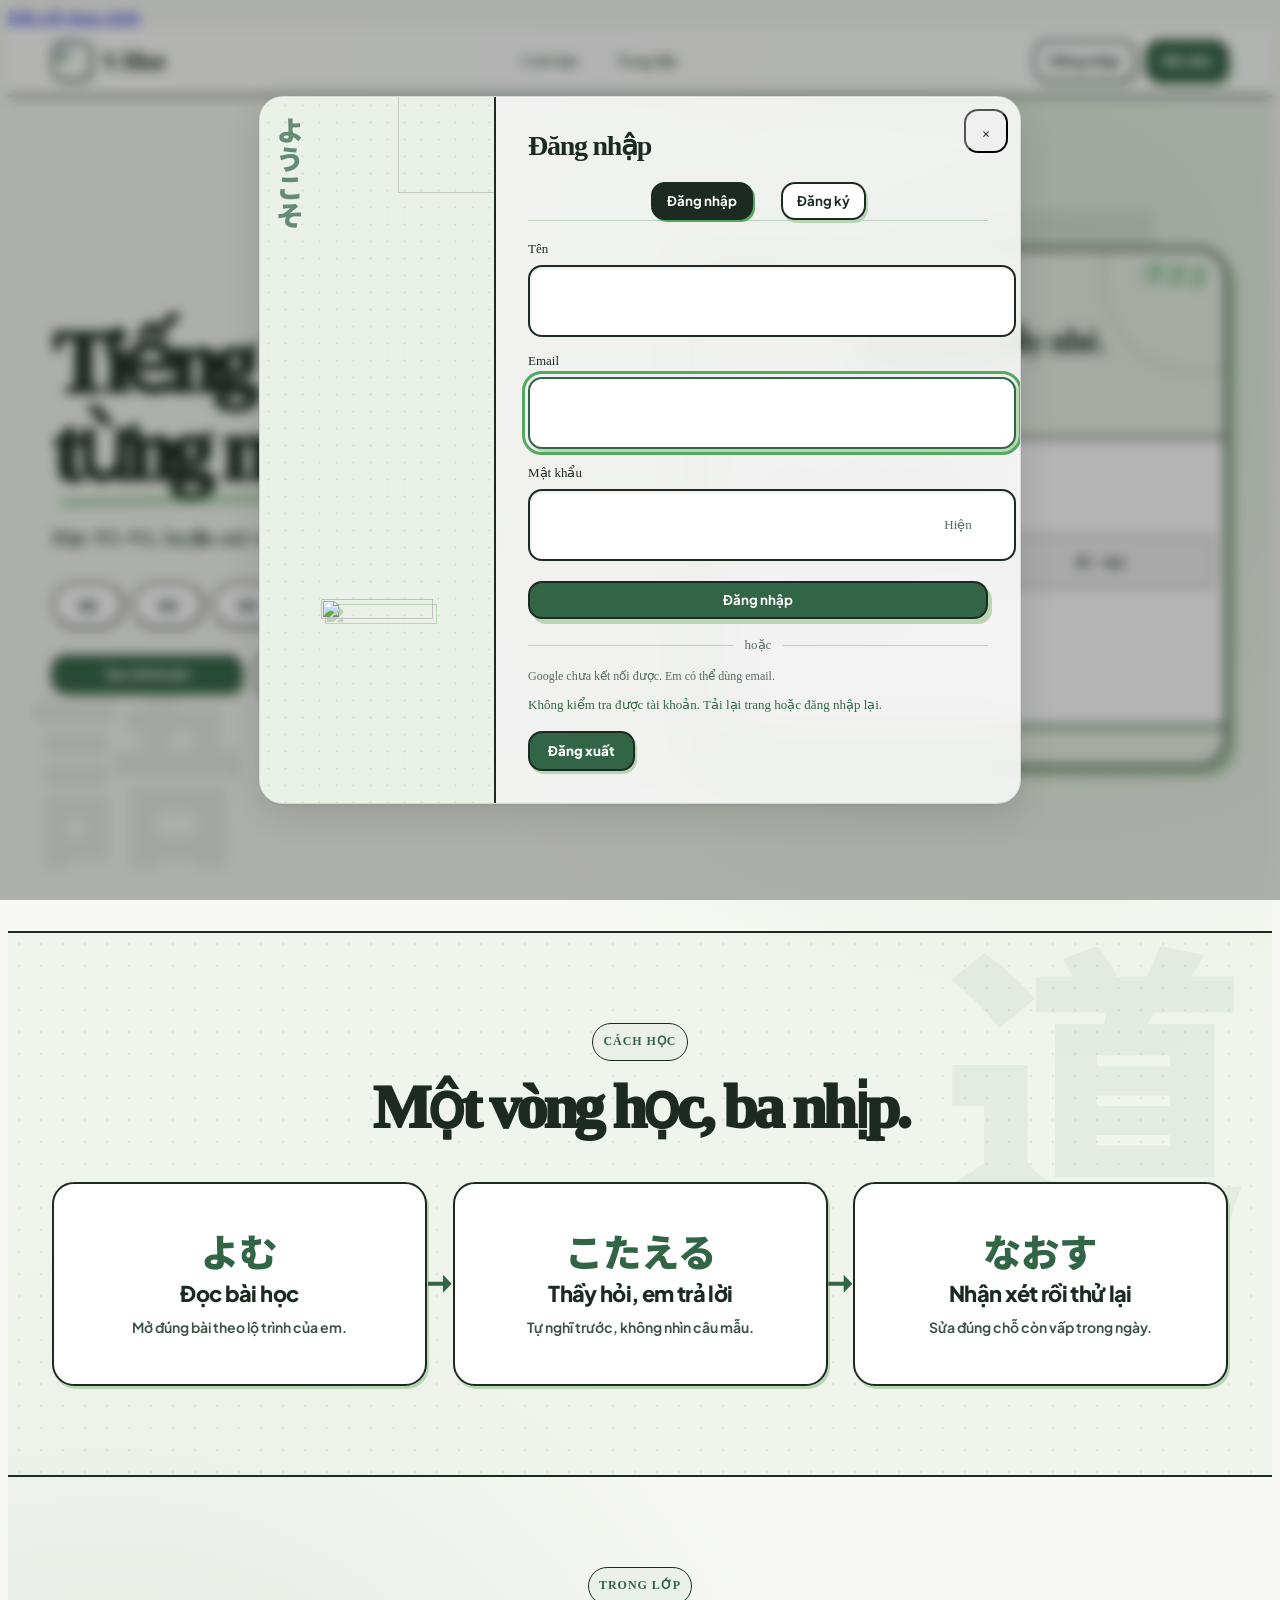
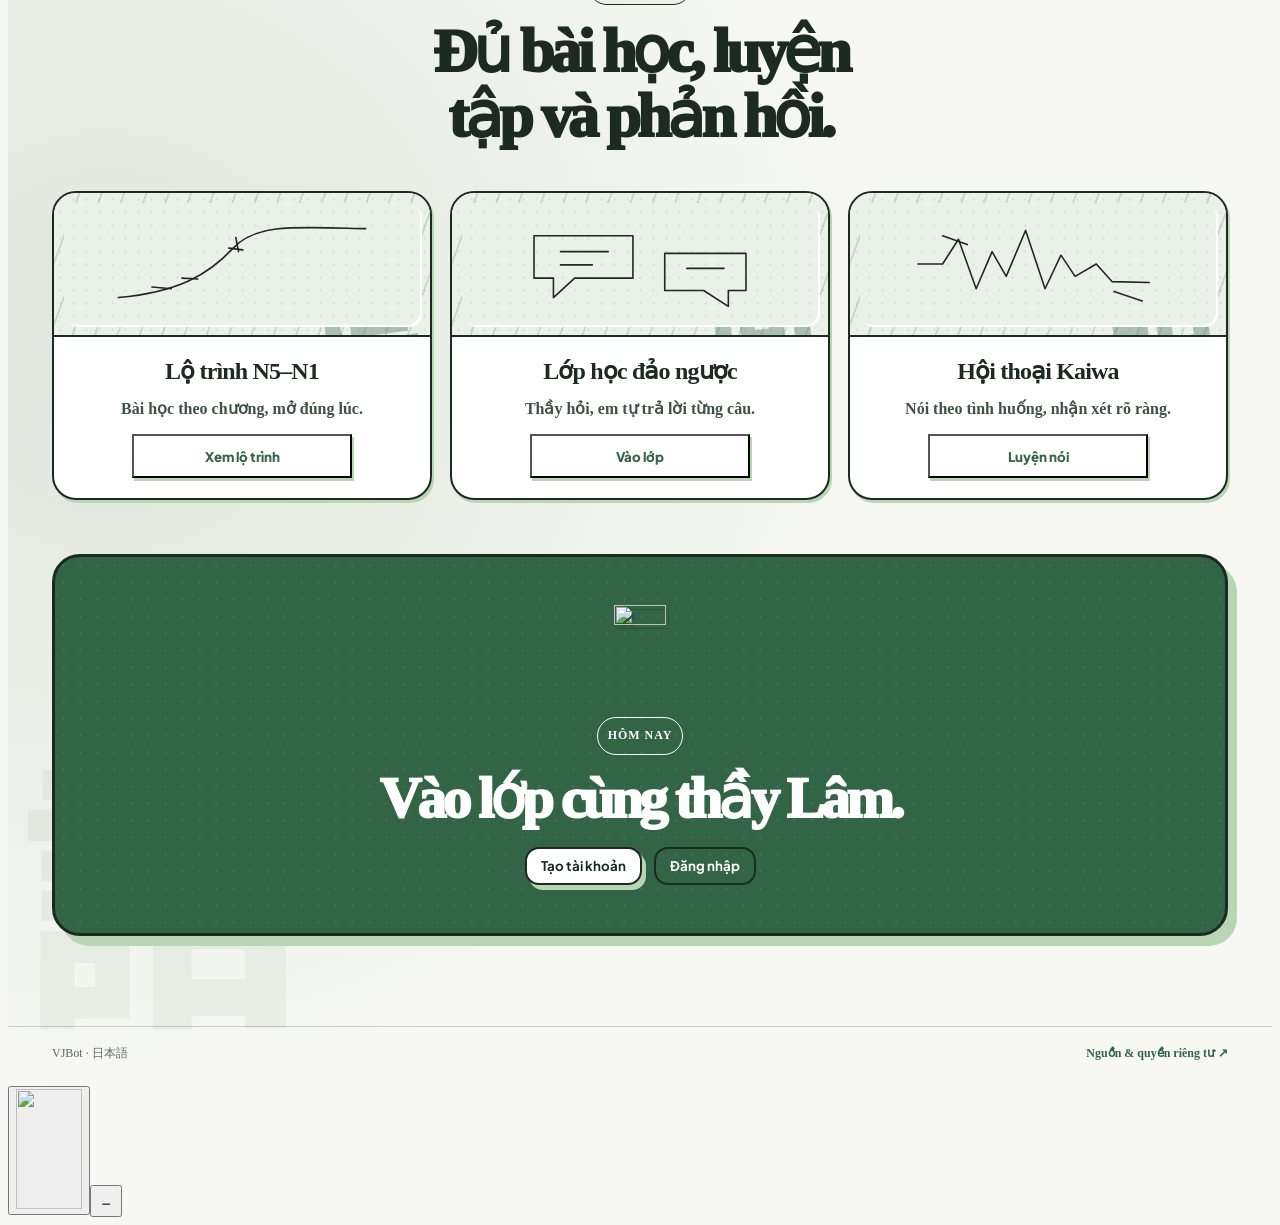
==== static/index.html @ 51e0f14e "fix(voice): replace window.confirm with native dialog for profile removal" ====
<!DOCTYPE html>
<html lang="vi">
<head>
  <meta charset="utf-8">
  <meta name="viewport" content="width=device-width, initial-scale=1.0, viewport-fit=cover">
  <meta name="theme-color" content="#f7f8f3">
  <script>try{var t=localStorage.getItem('vjbot_theme');if(t!=='light'&&t!=='dark')t=matchMedia('(prefers-color-scheme: dark)').matches?'dark':'light';document.documentElement.dataset.theme=t;if(t==='dark')document.querySelector('meta[name=theme-color]').content='#0f1813'}catch(e){}</script>
  <meta name="apple-mobile-web-app-title" content="VJBot">
  <meta name="apple-mobile-web-app-status-bar-style" content="default">
  <meta name="format-detection" content="telephone=no">
  <title>VJBot · Học tiếng Nhật cùng thầy Lâm</title>
  <meta name="description" content="Học tiếng Nhật N5–N1: bài học, thẻ nhớ, luyện nói và chat với thầy Lâm.">
  <meta name="keywords" content="VJBot, Nihongo Sensei, học tiếng Nhật, luyện thi JLPT, JLPT N5, JLPT N1, kaiwa tiếng nhật, flashcard tiếng nhật, phản xạ tiếng nhật">
  <meta name="author" content="VJBot Team">

  <!-- Open Graph & Social Cards -->
  <meta name="color-scheme" content="light dark">
  <meta property="og:title" content="VJBot · Học tiếng Nhật cùng thầy Lâm">
  <meta property="og:description" content="Luyện JLPT N5–N1: thầy Lâm hỏi, em tự trả lời. Dùng kết nối AI của em.">
  <meta property="og:type" content="website">
  <meta property="og:url" content="https://vjbot.dangphuc.me/">
  <meta property="og:image" content="https://vjbot.dangphuc.me/assets/logo-vj-8bit.svg">
  <meta name="twitter:card" content="summary_large_image">
  <meta name="twitter:title" content="VJBot · Học tiếng Nhật cùng thầy Lâm">
  <meta name="twitter:description" content="Luyện JLPT N5–N1: thầy Lâm hỏi, em tự trả lời.">

  <!-- 8-bit Pixel Mascot Favicon -->
  <link rel="icon" type="image/svg+xml" href="favicon.svg?v=3">
  <link rel="alternate icon" href="favicon.ico?v=3">
  <link rel="apple-touch-icon" href="apple-touch-icon.png">

  <!-- Vietnamese and Japanese type, shared across every screen. -->
  <link rel="preconnect" href="https://fonts.googleapis.com">
  <link rel="preconnect" href="https://fonts.gstatic.com" crossorigin>
  <link href="https://fonts.googleapis.com/css2?family=Plus+Jakarta+Sans:wght@400;500;600;700;800&family=Noto+Sans+JP:wght@400;500;700&display=swap" rel="stylesheet" media="print" onload="this.media='all'">
  <noscript><link href="https://fonts.googleapis.com/css2?family=Plus+Jakarta+Sans:wght@400;500;600;700;800&family=Noto+Sans+JP:wght@400;500;700&display=swap" rel="stylesheet"></noscript>

  <!-- Google Identity Services (GIS) for Google Sign-In -->
  <script src="https://accounts.google.com/gsi/client" async defer></script>

  <link rel="stylesheet" href="style.css">
  <link rel="stylesheet" href="notebook.css">
  <link rel="stylesheet" href="practice.css">
  <link rel="stylesheet" href="layout.css"><link rel="stylesheet" href="workspace.css"><link rel="stylesheet" href="landing.css"><link rel="stylesheet" href="surfaces.css"><link rel="stylesheet" href="motion.css"><link rel="stylesheet" href="mascot.css">
  <link rel="stylesheet" href="refinements.css">
  <link rel="stylesheet" href="compact.css"><link rel="stylesheet" href="workbench.css">
  <link rel="stylesheet" href="ios.css">
  <link rel="stylesheet" href="dark.css">
  <link rel="stylesheet" href="loading.css">
  <link rel="stylesheet" href="sakuga.css">
  <link rel="stylesheet" href="study-vfx.css">
  <link rel="stylesheet" href="course-vfx.css">
  <link rel="stylesheet" href="guide.css">
  <link rel="stylesheet" href="classroom-vfx.css">
  <link rel="stylesheet" href="chrome-vfx.css">
  <link rel="stylesheet" href="practice-vfx.css">
  <script defer src="landing.js"></script>
  <script defer src="practice-vfx.js"></script>
</head>
<body data-page="landing">
  <div id="app-loading-screen" class="retro-loading-overlay" role="status" aria-live="polite" aria-label="Đang tải VJBot">
    <div class="loading-scene">
      <svg class="loading-book" viewBox="0 0 220 150" role="img" aria-label="Sổ bài đang mở">
        <ellipse class="book-shadow" cx="110" cy="132" rx="72" ry="9"/>
        <path class="book-cover-shape" d="M22 35q33-13 82 0v91q-49-13-82 0zM198 35q-33-13-82 0v91q49-13 82 0z"/>
        <path class="book-page-shape" d="M31 40q30-10 73 1v79q-43-11-73-1zM189 40q-30-10-73 1v79q43-11 73-1z"/>
        <path class="book-spine" d="M104 39v84"/>
        <path class="page-lines" d="M45 57h40M45 70h34M45 83h43M45 96h31"/>
        <path class="page-lines right" d="M135 57h39M135 70h31M135 83h39"/>
        <text class="book-kana" x="150" y="111" text-anchor="middle" lang="ja">学</text>
        <g class="loading-pencil"><path d="M107 89l47-27 9 15-47 27-13 5z"/><path class="pencil-tip" d="M107 89l9 15-13 5z"/><path class="pencil-band" d="M145 68l9-5 9 15-9 5z"/></g>
        <path class="book-spark spark-one" d="M39 15l4 9 9 4-9 4-4 9-4-9-9-4 9-4z"/>
        <path class="book-spark spark-two" d="M184 12l3 7 7 3-7 3-3 7-3-7-7-3 7-3z"/>
      </svg>
      <div class="loading-copy"><strong>VJBot</strong><span>Thầy Lâm đang mở sổ bài…</span></div>
    </div>
  </div>
  <a href="#main-content" class="skip-link">Đến nội dung chính</a>
  <!-- APP SHELL: TWO-COLUMN SIDEBAR + MAIN CONTENT (APPLE / SKETCH HYBRID) -->
  <div class="app-shell">

    <!-- 1. LEFT SIDEBAR NAVIGATION (Apple Liquid Glass / Sketch Hybrid) -->
    <aside class="app-sidebar" id="app-sidebar" aria-label="Điều hướng">
      <header class="sidebar-header">
        <a class="sidebar-brand" href="#dashboard"><img src="favicon.svg?v=3" width="32" height="32" alt=""><span class="brand-text brand-name">VJBot</span></a>
        <button type="button" id="sidebar-toggle" aria-label="Thu gọn menu" aria-controls="app-sidebar" aria-expanded="true"><svg viewBox="0 0 24 24" fill="none" stroke="currentColor" stroke-width="1.6"><path d="M4 5h16v14H4zM9 5v14M15 9l-3 3 3 3"/></svg></button>
        <button type="button" id="sidebar-close" aria-label="Đóng menu">×</button>
      </header>
      <div class="sidebar-user-card"><button id="level-chip" data-level="N5" type="button" aria-label="Đổi trình độ JLPT"><span id="level-chip-text">JLPT N5</span><span aria-hidden="true">⌄</span></button><span id="streak-counter" class="sidebar-streak">0 ngày</span></div>
      <nav class="sidebar-nav" aria-label="Điều hướng chính"><section class="sidebar-nav-section"><h2 class="sidebar-group-label">Bài học</h2><button type="button" class="sidebar-nav-item sketch-tab" data-tab="dashboard" id="tab-btn-dashboard"><span class="nav-label">Học tập</span></button><button type="button" class="sidebar-nav-item sketch-tab" data-tab="curriculum" id="tab-btn-curriculum"><span class="nav-label">Khóa học</span></button><button type="button" class="sidebar-nav-item sketch-tab" data-tab="classroom" id="tab-btn-classroom"><span class="nav-label">Thầy Lâm</span></button><button type="button" class="sidebar-nav-item sketch-tab" data-tab="mastery" id="tab-btn-mastery"><span class="nav-label">Tiến độ</span></button></section><section class="sidebar-nav-section"><h2 class="sidebar-group-label">Luyện tập</h2><button type="button" class="sidebar-nav-item sketch-tab" data-tab="flashcards" id="tab-btn-flashcards"><span class="nav-label">Thẻ nhớ</span></button><button type="button" class="sidebar-nav-item sketch-tab" data-tab="kanji" id="tab-btn-kanji"><span class="nav-label">Hán tự</span></button><button type="button" class="sidebar-nav-item sketch-tab" data-tab="kaiwa" id="tab-btn-kaiwa"><span class="nav-label">Luyện nói</span></button><button type="button" class="sidebar-nav-item sketch-tab" data-tab="quiz" id="tab-btn-quiz"><span class="nav-label">Luyện thi</span></button></section></nav>
      <div class="sidebar-companion" id="sidebar-companion"></div>
      <footer class="sidebar-footer"><div class="sidebar-utilities"><button type="button" class="sidebar-nav-item sketch-tab" data-tab="admin" id="tab-btn-admin" hidden><span class="nav-label">Quản trị</span></button><button type="button" class="sidebar-nav-item" id="btn-app-guide" aria-label="Mở hướng dẫn sử dụng" title="Hướng dẫn sử dụng"><svg class="rail-icon" viewBox="0 0 24 24" fill="none" stroke="currentColor" stroke-width="1.6" stroke-linecap="round" stroke-linejoin="round" aria-hidden="true"><circle cx="12" cy="12" r="9"></circle><path d="M9.4 9a2.7 2.7 0 0 1 5.2 1c0 1.8-2.1 2.2-2.6 3.5M12 17h.01"></path></svg><span class="nav-label">Hướng dẫn</span></button><button type="button" class="sidebar-nav-item sketch-tab" data-tab="settings" id="tab-btn-settings"><span class="nav-label">Cài đặt</span></button></div><a class="sidebar-sources" href="sources.html" target="_blank" rel="noopener">Nguồn học liệu ↗</a><button type="button" class="sidebar-account" id="sidebar-account"><span class="sidebar-account-initial" id="sidebar-account-initial" aria-hidden="true">A</span><span class="sidebar-account-copy"><strong id="sidebar-account-name">Tài khoản</strong><span id="sidebar-account-role"></span></span></button></footer>
    </aside>

    <!-- Mobile Drawer Overlay -->
    <div class="sidebar-backdrop" id="sidebar-backdrop"></div>

    <!-- 2. MAIN APPLICATION WORKSPACE -->
    <main class="app-main" id="main-content" tabindex="-1">

      <!-- TOPBAR / WINDOW CHROME -->
      <header class="main-topbar">
        <div class="topbar-left">
          <button type="button" class="mobile-menu-btn" id="btn-mobile-sidebar" aria-label="Mở menu" aria-controls="app-sidebar" aria-expanded="false"><svg viewBox="0 0 24 24" fill="none" stroke="currentColor" stroke-width="1.6"><path d="M4 6h16M4 12h16M4 18h16"/></svg></button>
          <img src="favicon.svg?v=3" alt="Logo VJBot" class="topbar-logo-8bit">
          <div class="breadcrumb-group">
            <span class="breadcrumb-root">VJBot</span>
            <span class="breadcrumb-sep">/</span>
            <span class="breadcrumb-current" id="topbar-view-title">Sổ tay</span>
          </div>
        </div>

        <!-- Topbar Quick Assistant Summon Button -->
        <div class="topbar-center">
          <button type="button" class="topbar-summon-btn" id="btn-topbar-summon" aria-label="Hỏi thầy Lâm" title="Hỏi thầy Lâm bất cứ lúc nào (Ctrl+K / ⌘K)">
            <img class="summon-mascot" src="assets/lam/pixel/display/south.png" width="26" height="44" alt="">
            <span class="summon-text">Hỏi thầy Lâm</span>
            <kbd class="sketch-kbd">Ctrl+K / ⌘K</kbd>
          </button>
        </div>

        <div class="topbar-right">
          <div class="chrome-status-pill">
            <span class="status-indicator"></span>
            <span id="sensei-state-tag">Thầy Lâm</span>
          </div>
          <div class="topbar-auth" id="topbar-auth-section">
            <div id="account-menu" class="account-menu" role="menu" aria-label="Tài khoản" hidden>
              <div class="account-menu-head"><span id="account-menu-initial" aria-hidden="true">A</span><div><strong id="account-menu-name">Tài khoản</strong><small id="account-menu-role"></small></div></div>
              <div class="account-menu-theme" role="group" aria-label="Giao diện"><button type="button" role="menuitemradio" data-theme-choice="light">Sáng</button><button type="button" role="menuitemradio" data-theme-choice="dark">Tối</button></div>
              <button type="button" role="menuitem" id="account-menu-settings">Cài đặt</button>
              <button type="button" role="menuitem" id="account-menu-logout" class="danger">Đăng xuất</button>
            </div>
            <button type="button" class="topbar-account-btn" id="btn-topbar-account" title="Tài khoản học viên" aria-label="Tài khoản">
              <span class="account-avatar-wrap">
                <img id="topbar-user-avatar" src="assets/lam/teacher.svg" alt="Ảnh đại diện" class="account-avatar-img pixel-sprite">
              </span>
              <span id="topbar-user-initial" aria-hidden="true">P</span><span id="topbar-user-name" class="account-user-name">Đăng nhập</span>
            </button>
          </div>
        </div>
      </header>

      <!-- WHITEBOARD CANVAS CONTAINER -->
      <div class="sketch-canvas" data-od-id="whiteboard-canvas">

        <!-- TAB 0: LANDING PAGE (SAKUGA EDITORIAL COVER + LIVE QUIZ) -->
        <section class="tab-panel active" id="panel-landing">
          <nav class="public-nav" aria-label="Trang chủ">
            <a href="#landing" class="public-brand"><img src="favicon.svg?v=3" width="40" height="40" alt="">VJBot</a>
            <div class="public-nav-links" aria-label="Mục trang"><a href="#landing-method">Cách học</a><a href="#landing-features">Trong lớp</a></div>
            <div class="public-nav-actions"><button class="public-login" data-enter="dashboard">Đăng nhập</button><button class="public-cta" data-register>Bắt đầu</button></div>
          </nav>
          <div class="landing-scroll">
            <section class="landing-section landing-hero-section" aria-labelledby="landing-title" data-parallax-speed="0.34">
              <div class="public-hero">
                <div class="public-hero-copy" data-reveal>
                  <h1 id="landing-title">Tiếng Nhật,<br>từng ngày.</h1>
                  <p class="public-intro">Học N5–N1, luyện nói và hội thoại cùng thầy Lâm.</p>
                  <div class="public-levels" role="group" aria-label="Chọn cấp độ"><button type="button" data-level="N5">N5</button><button type="button" data-level="N4">N4</button><button type="button" data-level="N3">N3</button><button type="button" data-level="N2">N2</button><button type="button" data-level="N1">N1</button></div>
                  <div class="public-account-actions"><button class="public-cta" data-register>Tạo tài khoản</button><button class="public-signin" data-enter="dashboard">Đăng nhập</button></div>
                </div>
                <div class="public-demo" data-reveal>
                  <span class="landing-orbit landing-orbit-one" aria-hidden="true"></span>
                  <span class="landing-orbit landing-orbit-two" aria-hidden="true"></span>
                  <div class="demo-panel-tag" aria-hidden="true"><span lang="ja">もんだい</span><span>Hôm nay</span></div>
                  <div class="demo-teacher-heading"><img src="assets/lam/pixel/south.png" alt="Thầy Lâm" width="184" height="184"><div><h2>Thử cùng thầy nhé.</h2><p lang="ja">こんにちは！</p></div></div>
                  <div class="demo-chat">
                    <p class="demo-question">Trong câu「私は学生です」,<br>trợ từ「は」được đọc là gì?</p>
                    <div class="demo-answers" role="group" aria-label="Chọn cách đọc của は"><button type="button" data-demo-answer="ha" lang="ja">は · ha</button><button type="button" data-demo-answer="wa" lang="ja">わ · wa</button></div>
                    <p id="demo-feedback" role="status">Chọn câu trả lời của em.</p>
                  </div>
                </div>
              </div>
            </section>
            <section class="landing-section landing-method" id="landing-method" aria-labelledby="landing-method-title" data-parallax-speed="0.22">
              <div class="landing-section-head" data-reveal>
                <span class="landing-kicker">Cách học</span>
                <h2 id="landing-method-title">Một vòng học, ba nhịp.</h2>
              </div>
              <ol class="public-steps">
                <li data-reveal><button type="button" data-enter="curriculum"><span class="step-kana" lang="ja" aria-hidden="true">よむ</span><span class="step-title">Đọc bài học</span><span class="step-copy">Mở đúng bài theo lộ trình của em.</span></button></li>
                <li data-reveal><button type="button" data-enter="classroom"><span class="step-kana" lang="ja" aria-hidden="true">こたえる</span><span class="step-title">Thầy hỏi, em trả lời</span><span class="step-copy">Tự nghĩ trước, không nhìn câu mẫu.</span></button></li>
                <li data-reveal><button type="button" data-enter="kaiwa"><span class="step-kana" lang="ja" aria-hidden="true">なおす</span><span class="step-title">Nhận xét rồi thử lại</span><span class="step-copy">Sửa đúng chỗ còn vấp trong ngày.</span></button></li>
              </ol>
            </section>
            <section class="landing-section landing-features" id="landing-features" aria-labelledby="landing-features-title" data-parallax-speed="0.16">
              <div class="landing-section-head" data-reveal>
                <span class="landing-kicker">Trong lớp</span>
                <h2 id="landing-features-title">Đủ bài học, luyện tập và phản hồi.</h2>
              </div>
              <div class="landing-feature-grid">
                <article class="landing-feature-card" data-reveal>
                  <div class="feature-art feature-art-road" aria-hidden="true"><span class="feature-glyph" lang="ja">道</span><svg class="feature-lines" viewBox="0 0 320 120" fill="none" stroke="currentColor" stroke-width="5" stroke-linecap="round" stroke-linejoin="round"><path d="M20 98 C88 92 122 72 150 42 C176 14 220 18 300 20"/><path d="M145 42 l16 2 M153 30 l3 16"/><path d="M58 86 l22 2 M92 76 l18 1"/></svg></div>
                  <h3>Lộ trình N5–N1</h3>
                  <p>Bài học theo chương, mở đúng lúc.</p>
                  <button type="button" data-enter="curriculum">Xem lộ trình</button>
                </article>
                <article class="landing-feature-card" data-reveal>
                  <div class="feature-art feature-art-class" aria-hidden="true"><span class="feature-glyph" lang="ja">問</span><svg class="feature-lines" viewBox="0 0 320 120" fill="none" stroke="currentColor" stroke-width="5" stroke-linecap="round" stroke-linejoin="round"><path d="M40 28h112v48H86l-24 22V76H40z"/><path d="M188 48h92v42h-20v18l-28-18h-44z"/><path d="M70 46h54 M70 61h36 M213 65h42"/></svg></div>
                  <h3>Lớp học đảo ngược</h3>
                  <p>Thầy hỏi, em tự trả lời từng câu.</p>
                  <button type="button" data-enter="classroom">Vào lớp</button>
                </article>
                <article class="landing-feature-card" data-reveal>
                  <div class="feature-art feature-art-voice" aria-hidden="true"><span class="feature-glyph" lang="ja">話</span><svg class="feature-lines" viewBox="0 0 320 120" fill="none" stroke="currentColor" stroke-width="5" stroke-linecap="round" stroke-linejoin="round"><path d="M24 60h28l18-28 20 56 18-42 16 28 22-52 22 66 18-38 16 24 24-14 18 20 42 1"/><path d="M52 28l28 10 M246 91l32 11"/></svg></div>
                  <h3>Hội thoại Kaiwa</h3>
                  <p>Nói theo tình huống, nhận xét rõ ràng.</p>
                  <button type="button" data-enter="kaiwa">Luyện nói</button>
                </article>
              </div>
              <div class="landing-cta-panel" data-reveal>
                <img class="landing-cta-mascot" src="assets/lam/pixel/display/south.png" alt="" width="52" height="94">
                <div class="landing-cta-copy"><span class="landing-kicker">Hôm nay</span><h2>Vào lớp cùng thầy Lâm.</h2></div>
                <div class="landing-cta-actions"><button class="public-cta" type="button" data-register>Tạo tài khoản</button><button class="public-signin" type="button" data-enter="dashboard">Đăng nhập</button></div>
              </div>
            </section>
          </div>
          <footer class="public-footer"><span>VJBot · 日本語</span><a href="sources.html">Nguồn & quyền riêng tư ↗</a></footer>
        </section>

        <section class="tab-panel workspace-panel" id="panel-dashboard" hidden><header class="workspace-heading study-heading"><div><h1>Hôm nay học gì?</h1><p id="dashboard-greeting"></p></div><a class="stage-btn" href="#curriculum">Thư viện ↗</a></header><div id="dashboard-content" aria-live="polite"></div></section>
        <section class="tab-panel workspace-panel" id="panel-kanji" hidden><div class="skill-hub" id="kanji-hub"></div><div id="kanji-workspace" hidden></div></section>
        <!-- TAB 1: SENSEI CLASSROOM (REVERSED QUIZ & CHAT) -->
        <section class="tab-panel" id="panel-classroom" hidden>
          <div id="chat-lesson-context" hidden></div><div class="classroom-layout">

            <!-- SENSEI STAGE (MASCOT PODIUM) -->
            <aside class="sensei-stage-card" data-od-id="sensei-podium" hidden>
              <div class="tape-strip tape-top-center"></div>

              <div class="sensei-podium-header">
                <span class="podium-title">Thầy Lâm</span>
                <span class="sensei-mood-badge" id="sensei-mood-badge">Tươi vui </span>
              </div>

              <!-- Character Box with PixelLab Sprite -->
              <div class="stage-sprite-frame">
                <div class="pixel-spotlight"></div>
                <img id="stage-sensei-img" src="assets/lam/teacher.svg" alt="Thầy Lâm" class="stage-pixel-character pixel-sprite" width="128" height="128">
                <div class="character-shadow"></div>
              </div>

              <div class="stage-sensei-info">
                <h3 class="stage-sensei-name" id="stage-sensei-name">Thầy Lâm</h3>
                <p class="stage-sensei-role" id="stage-sensei-role">Tiếng Nhật · Thầy hỏi, em trả lời</p>
              </div>

              <!-- Active Topic Card -->
              <div class="stage-current-topic" id="stage-topic-box">
                <span class="topic-tag">CHỦ ĐỀ ĐANG LUYỆN</span>
                <div class="topic-display" id="hero-topic-display">Bài 1: Giới thiệu bản thân &amp; Đại từ</div>
                <p class="topic-meaning" id="hero-topic-meaning">Khẳng định: 〜は〜です / Phủ định: 〜じゃありません</p>
                <div class="topic-level-badge" id="hero-topic-badge">JLPT N5</div>
              </div>

              <!-- Daily Kanji Widget (Feature) -->
              <div class="kanji-daily-card" id="kanji-daily-widget">
                <div class="kanji-daily-head">
                  <span class="kanji-badge-tag">Hán tự hôm nay</span>
                  <span class="kanji-level-pill" id="daily-kanji-level">N5</span>
                </div>
                <div class="kanji-body-flex">
                  <div class="kanji-char-box">
                    <span class="kanji-large-char" id="daily-kanji-char">学</span>
                    <button type="button" class="kanji-audio-btn" id="btn-daily-kanji-tts" title="Nghe phát âm">Nghe</button>
                  </div>
                  <div class="kanji-details">
                    <strong class="kanji-hanviet" id="daily-kanji-hanviet">HỌC (まな・ぶ)</strong>
                    <p class="kanji-meaning" id="daily-kanji-meaning">Học tập, tiếp thu tri thức</p>
                    <div class="kanji-readings-row">
                      <span class="reading-chip"><strong>On:</strong> <span id="daily-kanji-on">ガク</span></span>
                      <span class="reading-chip"><strong>Kun:</strong> <span id="daily-kanji-kun">まな.ぶ</span></span>
                    </div>
                  </div>
                </div>
              </div>

              <!-- Quick Stage Action Buttons -->
              <div class="stage-actions">
                <button type="button" class="stage-btn" id="btn-practice-topic-now">
                  <span> Luyện chủ đề này</span>
                </button>
                <button type="button" class="stage-btn" id="btn-change-curriculum-stage">
                  <span> Đổi bài học</span>
                </button>
              </div>
            </aside>

            <!-- CHAT WORKSPACE (REVERSED CHATBOT) -->
            <section class="classroom-chat-window" data-od-id="chat-window" data-ai="unknown">

              <!-- Active Recommendation Banner -->
              <div class="active-rec-banner" id="active-rec-banner">
                <div class="rec-icon"></div>
                <div class="rec-content">
                  <strong id="rec-title">Gợi ý bài học hôm nay cho em:</strong>
                  <p id="rec-text">Ôn tập ngữ pháp「〜は〜です / 〜じゃありません」và thử thách đề thi N5!</p>
                </div>
                <button type="button" class="rec-action-btn" id="btn-rec-action">Luyện ngay</button>
              </div>

              <!-- Chat Stage Header -->
              <div class="chat-header">
                <div class="chat-header-left">
                  <img class="chat-teacher-avatar" src="assets/lam/pixel/display/south.png" alt="" width="32" height="58">
                  <div>
                    <h1 class="chat-title">Thầy Lâm</h1><span id="chat-connection-status" role="status"></span>

                  </div>
                </div>
                <div class="chat-header-actions">

                  <button type="button" class="sketch-icon-btn" id="btn-chat-history" aria-haspopup="dialog">Lịch sử</button>
                  <button type="button" class="sketch-icon-btn" id="btn-clear-chat-history" title="Xóa lịch sử hội thoại">
                    Xóa
                  </button>
                </div>
              </div>

              <section id="classroom-voice" class="classroom-voice" hidden aria-label="Trò chuyện trực tiếp với thầy Lâm">
                <header class="live-heading"><button type="button" class="stage-btn" data-chat-mode="text">← Nhắn tin</button><span id="live-duration">00:00</span></header>
                <div id="live-stage" class="live-stage" data-active="false"><div class="live-orb"><img src="assets/lam/pixel/display/south.png" width="88" height="156" alt="Thầy Lâm"></div><div class="live-id"><h2>Hội thoại trực tiếp</h2><p id="live-model-name">Tiếng Nhật</p></div><canvas id="live-wave" width="640" height="96" role="img" aria-label="Mức âm thanh micro và giọng thầy"></canvas></div>
                <div id="live-transcript" class="live-transcript" data-empty="true" role="log" aria-live="off" aria-label="Hội thoại theo mốc thời gian xấp xỉ"></div>
                <div id="live-commands" class="live-commands" role="group" aria-label="Lệnh nhanh với thầy" hidden>
                  <button type="button" data-command="hint" disabled>Gợi ý</button><button type="button" data-command="repeat" disabled>Nhắc lại</button><button type="button" data-command="slower" disabled>Nói chậm</button><button type="button" data-command="situation" disabled>Tình huống</button><button type="button" data-command="check" disabled>Sửa câu</button><button type="button" data-command="explain" disabled>Tự giải thích</button><button type="button" data-command="summary" disabled>Tóm tắt</button>
                </div>
                <audio id="live-audio" autoplay playsinline aria-label="Giọng nói AI của thầy Lâm"></audio>
                <p class="ai-field-hint" id="live-privacy">Giọng thầy là giọng AI. Khi em bắt đầu, micro gửi âm thanh đến nhà cung cấp của kết nối trò chuyện đã chọn. Mỗi cuộc trò chuyện tối đa 10 phút.</p>
                <details class="lesson-disclosure"><summary>Về bản chép lời</summary><p>Bản chép lời chỉ ở trang này, không lưu vào lịch sử hay tiến độ.</p></details>
                <p id="live-status" role="status">Micro chỉ bật khi em bấm Bắt đầu nói.</p>
                <div class="live-controls"><button type="button" class="public-cta" id="live-start" aria-describedby="live-privacy">Bắt đầu nói</button><button type="button" class="stage-btn" id="live-play-audio" hidden>Bật âm thanh</button><button type="button" class="stage-btn" id="live-mute" aria-pressed="false" hidden disabled>Tắt micro</button><button type="button" class="stage-btn" id="live-end" hidden disabled>Kết thúc</button></div>
              </section>
              <div id="classroom-text" class="classroom-text">
              <!-- Messages Scroll Stage -->
              <div class="chat-messages-stage" id="chat-messages" role="log" aria-live="polite">
                <!-- Welcome State -->
                <div class="chat-welcome-state" id="chat-welcome">
                  <div class="welcome-stage" aria-hidden="true">
                    <span class="welcome-speedlines"></span>
                    <span class="welcome-shadow"></span>
                    <img class="welcome-mascot" src="assets/lam/pixel/display/idle/0.png" alt="" width="116" height="211" draggable="false">
                    <span class="welcome-impact">ドン</span>
                  </div>
                  <h2 class="welcome-title">Hôm nay, em muốn luyện gì?</h2>

                  <div class="welcome-chips-row">
                    <button type="button" class="welcome-chip-btn" data-preset="Thầy Lâm ơi, em muốn bắt đầu luyện bài 1 ngay!">Bắt đầu bài học</button>
                    <button type="button" class="welcome-chip-btn" data-preset="Thầy Lâm hãy đặt 1 câu hỏi kiểm tra phản xạ tiếng Nhật cho em!">Đặt câu hỏi phản xạ</button>
                    <button type="button" class="welcome-chip-btn" data-preset="Thầy hãy giúp em luyện một đoạn hội thoại tiếng Nhật.">Luyện hội thoại</button>
                  </div>
                </div>
              </div>

              <!-- Quick Response Chips with Furigana Toggle & Bookmark -->
              <div id="chat-ai-gate" class="chat-ai-gate" hidden>
                <h2 id="chat-gate-title">Kết nối AI để trò chuyện với thầy Lâm</h2>
                <button type="button" class="public-cta" id="chat-gate-open">Thêm kết nối</button>
              </div>
              <div class="chat-chips-bar" id="chat-prompt-chips">
                <button type="button" class="prompt-chip" id="btn-bookmark-topic" title="Lưu chủ đề để ôn lại">Lưu chủ đề</button>
                <button type="button" class="prompt-chip" id="btn-ask-hint"> Gợi ý</button>
                <button type="button" class="prompt-chip" id="btn-ask-explain"> Tự giải thích</button>
                <button type="button" class="prompt-chip" id="btn-ask-example"> Tình huống</button>
                <button type="button" class="prompt-chip" id="btn-ask-check"> Sửa câu</button>
              </div>

              <div id="chat-error" role="alert" hidden><span id="chat-error-text"></span><div><button type="button" id="chat-open-settings" hidden>Cài đặt API</button><button type="button" id="chat-retry">Thử lại</button><button type="button" id="chat-discard" hidden>Bỏ qua</button></div></div>

              <!-- Chat Input Bar -->
              <form class="chat-input-bar" id="chat-form" onsubmit="return false;">
                <button type="button" class="chat-audio-btn" id="btn-voice-input" aria-label="Trò chuyện trực tiếp với thầy Lâm" title="Trò chuyện liên tục bằng giọng nói">
                  <svg viewBox="0 0 24 24" width="18" height="18" fill="none" stroke="currentColor" stroke-width="1.6" aria-hidden="true"><path d="M12 3v18M7 7v10M17 7v10M3 10v4M21 10v4"/></svg><span id="mic-icon">Nói trực tiếp</span>
                </button>
                <textarea id="chat-input" class="sketch-input chat-text-input" rows="1" maxlength="6000" placeholder="Nhắn cho thầy Lâm…" aria-label="Tin nhắn cho thầy Lâm"></textarea>
                <button type="submit" id="btn-send-message" class="sketch-btn-cta chat-send-btn" aria-label="Gửi">
                  <span>Gửi</span>
                  <svg width="15" height="15" viewBox="0 0 24 24" fill="none" stroke="currentColor" stroke-width="2.5"><line x1="22" y1="2" x2="11" y2="13"/><polygon points="22 2 15 22 11 13 2 9 22 2"/></svg>
                </button>
              </form>
              </div>
            </section>
          </div>
        </section>

        <!-- TAB 2: CURRICULUM (4 SKILLS ROADMAP: GRAMMAR, VOCAB, READING, LISTENING) -->
        <section class="tab-panel" id="panel-curriculum" hidden>
          <section id="level-hub" aria-labelledby="level-hub-title">
            <div class="level-hub-heading"><h1 id="level-hub-title" tabindex="-1">Khóa học JLPT</h1></div>
            <div id="level-cards" class="level-cards" aria-live="polite"></div>
          </section>
          <div class="curriculum-container" id="level-course" hidden>

            <!-- Breadcrumb Navigation -->
            <div class="curriculum-breadcrumb-bar">
              <button type="button" class="cb-item" id="cb-root">Tất cả cấp độ</button>
              <span class="cb-sep">/</span>
              <span class="cb-item" id="cb-level">N5</span>
              <span id="cb-skill-trail" hidden><span class="cb-sep">/</span> <span class="cb-item" id="cb-skill">Ngữ pháp</span></span>
            </div>

            <div class="curriculum-header-card">
              <div class="curriculum-title-row">
                <div>
                  <h1 class="curriculum-title" id="course-page-title" tabindex="-1">Khóa học N5</h1>

                </div>
                <button type="button" class="stage-btn" id="course-change-level">Đổi cấp độ</button>
              </div>

              <div class="curriculum-view-switch" aria-label="Chế độ học">
                <button type="button" data-curriculum-view="plan" aria-pressed="true">Bài học & lộ trình</button>
                <button type="button" data-curriculum-view="library" aria-pressed="false">Thư viện</button>
              </div>
              <!-- Skill filters belong to the library view. -->
              <div class="skill-tabs-row" id="skill-tabs-row"><button type="button" class="skill-tab-btn" data-skill="kana">Bảng chữ cái</button>
                <button type="button" class="skill-tab-btn active" data-skill="grammar"> Ngữ pháp</button>
                <button type="button" class="skill-tab-btn" data-skill="vocabulary"> Từ vựng</button>
                <button type="button" class="skill-tab-btn" data-skill="kanji">漢 Hán tự</button>
                <button type="button" class="skill-tab-btn" data-skill="reading"> Đọc hiểu</button>
                <button type="button" class="skill-tab-btn" data-skill="listening"> Nghe hiểu</button>
                <button type="button" class="skill-tab-btn" data-skill="production">Viết</button>
              </div>
            </div>

            <section id="study-plan" aria-label="Lộ trình học"></section>
            <div id="lesson-library" hidden>
            <!-- Lessons Grid -->
            <div class="lesson-toolbar"><label class="lesson-search">Tìm bài học<input type="search" id="lesson-search" placeholder="Từ, mẫu câu, nghĩa…"></label><label class="lesson-status">Dấu đã xem<select id="lesson-status"><option value="all">Tất cả</option><option value="todo">Chưa đánh dấu</option><option value="done">Đã đánh dấu</option></select></label></div>
            <p id="lesson-count" class="lesson-count" aria-live="polite"></p><div class="curriculum-grid" id="curriculum-list">
              <!-- Rendered dynamically via app.js & jlpt-data.js -->
            </div><button type="button" id="lesson-load-more" class="stage-btn" hidden>Xem thêm 24 bài</button>
            </div>
          </div>

        </section>

        <section class="tab-panel lesson-page" id="panel-lesson" aria-labelledby="modal-lesson-title" hidden>
          <nav class="learning-breadcrumb" aria-label="Đường dẫn bài học"><button type="button" id="lesson-all-levels">Cấp độ</button><span aria-hidden="true">/</span><button type="button" id="btn-close-lesson-modal">Về khóa học</button><span aria-hidden="true">/</span><span aria-current="page">Bài học</span></nav>
          <div class="lesson-layout">
            <article id="lesson-page">
              <header class="lesson-page-header"><span class="modal-lesson-badge" id="modal-lesson-badge"></span><h1 id="modal-lesson-title" tabindex="-1">Bài học</h1></header>
              <div id="modal-lesson-body"></div>
            </article>
            <aside id="lesson-outline" class="lesson-outline" aria-label="Trong chương" hidden></aside>
          </div>
        </section>

        <!-- TAB 3: FLASHCARDS (SRS SPACED REPETITION) -->
        <section class="tab-panel" id="panel-flashcards" hidden><div class="skill-hub" id="flashcards-hub"></div><div class="feature-workspace" id="flashcards-workspace" hidden><button class="feature-back" data-feature-back="flashcards">← Chọn cấp độ</button>
          <div id="flashcard-lesson-list"></div><div class="flashcards-container" id="flashcard-review" hidden>
            <div class="flashcards-header-card">
              <div class="fc-header-top">
                <div>
                  <h2 class="fc-title"> Thẻ nhớ từ vựng</h2>

                </div>
                <div class="fc-level-row" id="fc-level-picker">
                  <button type="button" class="fc-lvl-btn active" data-lvl="N5">N5</button>
                  <button type="button" class="fc-lvl-btn" data-lvl="N4">N4</button>
                  <button type="button" class="fc-lvl-btn" data-lvl="N3">N3</button>
                  <button type="button" class="fc-lvl-btn" data-lvl="N2">N2</button>
                  <button type="button" class="fc-lvl-btn" data-lvl="N1">N1</button>
                </div>
              </div>
            </div>

            <!-- Flashcard Stage -->
            <div class="flashcard-stage">
              <div class="flashcard-card-wrap">
                <div class="flashcard-flipper" id="flashcard-card" tabindex="0" role="group" aria-label="Thẻ nhớ, nhấn Enter để lật">
                  <!-- Front Side -->
                  <div class="card-face card-front">

                    <div class="card-badge-row">
                      <span class="card-badge" id="fc-badge-lvl">N5 Từ vựng</span>
                      <button type="button" class="card-audio-btn" id="btn-fc-audio-front" title="Nghe phát âm">Nghe</button>
                    </div>
                    <div class="card-japanese-text" id="fc-front-text" lang="ja">私</div>
                    <details class="lesson-disclosure flashcard-reading"><summary>Cách đọc</summary><div class="card-reading-text lesson-aid-content" id="fc-reading-text">わたし (watashi)</div></details>
                  </div>

                  <!-- Back Side -->
                  <div class="card-face card-back" aria-hidden="true" inert>
                    <span class="card-hint" id="fc-back-label">Nghĩa</span>
                    <div class="card-badge-row">
                      <button type="button" class="card-audio-btn" id="btn-fc-audio-back" title="Nghe câu ví dụ">Nghe</button>
                    </div>
                    <div class="card-meaning-text" id="fc-back-meaning">Tôi (đại từ nhân xưng ngôi thứ nhất)</div>
                    <div class="card-example-box">
                      <p class="example-jp" id="fc-example-jp" lang="ja">私はベトナム人です。</p>
                      <p class="example-vi" id="fc-example-vi">Tôi là người Việt Nam.</p>
                    </div>
                  </div>
                </div>
              </div>
              <button type="button" class="stage-btn" id="btn-fc-reveal" aria-controls="flashcard-card" aria-expanded="false">Xem nghĩa</button>
              <p id="fc-face-status" class="task-accessible-target" role="status">Đang xem mặt chữ, nghĩa được che</p>

              <p id="fc-empty" class="lesson-count" role="status" hidden></p>
              <p id="fc-rating-help">Em tự thấy mình nhớ từ này thế nào?</p>
              <!-- SRS Controls -->
              <div class="fc-controls-bar">
                <div class="fc-counter-pill" id="fc-counter">Đang tải thẻ…</div>
                <div class="fc-srs-btns">
                  <button type="button" class="srs-btn srs-again" id="fc-btn-again"> Chưa nhớ</button>
                  <button type="button" class="srs-btn srs-good" id="fc-btn-good"> Nhớ chưa chắc</button>
                  <button type="button" class="srs-btn srs-easy" id="fc-btn-easy"> Nhớ dễ</button>
                </div>
                <div class="fc-nav-btns">
                  <button type="button" class="fc-nav-btn" id="fc-btn-prev">← Trước</button>
                  <button type="button" class="fc-nav-btn" id="fc-btn-next">Sau →</button>
                </div>
              </div>
            </div>
          </div>
        </div></section>

        <!-- TAB 4: KAIWA SPEAKING LAB (VOICE AI + FREESTYLE) -->
        <section class="tab-panel" id="panel-kaiwa" hidden><div class="skill-hub" id="kaiwa-hub"></div><div class="feature-workspace" id="kaiwa-workspace" hidden><button class="feature-back" data-feature-back="kaiwa">← Chọn cấp độ</button>
          <div id="kaiwa-lesson-list"></div><div class="kaiwa-container" id="kaiwa-session" hidden>
            <div class="kaiwa-header-card">
              <h1 class="kaiwa-title">Luyện nói</h1>


              <!-- Scenario Picker Grid -->
              <label class="kaiwa-level-label">Cấp độ <select id="kaiwa-level"><option>N5</option><option>N4</option><option>N3</option><option>N2</option><option>N1</option></select></label><div class="kaiwa-scenarios-grid" id="kaiwa-scenarios-grid">
                <!-- Rendered dynamically -->
              </div>
            </div>

            <!-- Kaiwa Interactive Stage -->
            <div class="kaiwa-interactive-stage">
              <div class="kaiwa-prompt-card">
                <div class="kaiwa-prompt-header">
                  <span class="kaiwa-scenario-tag" id="kaiwa-prompt-tag">Tiệm tiện lợi (Combini)</span>
                  <button type="button" class="kaiwa-audio-btn" id="btn-kaiwa-play-prompt" title="Nghe thầy nói">Nghe</button>
                </div>
                <p id="kaiwa-context" class="lesson-japanese-passage" lang="ja" hidden></p><div class="kaiwa-prompt-japanese" id="kaiwa-prompt-jp" lang="ja">いらっしゃいませ！お弁当温めますか？</div>
                <button type="button" class="stage-btn" id="kaiwa-next-prompt">Câu tiếp →</button>
                <details class="lesson-disclosure"><summary>Gợi ý trả lời</summary><p class="lesson-aid-content" id="kaiwa-prompt-hint"></p></details>
                <details class="lesson-disclosure"><summary>Nghĩa của câu</summary><div class="kaiwa-prompt-vietnamese lesson-aid-content" id="kaiwa-prompt-vi">Xin chào quý khách! Cơm hộp có cần hâm nóng không ạ?</div></details>
              </div>

              <!-- User Response Input & Mic -->
              <div class="kaiwa-response-card">
                <div class="kaiwa-input-header">
                  <label for="kaiwa-manual-input">Câu trả lời tiếng Nhật của em:</label>
                  <span class="mic-status-badge" id="kaiwa-mic-status" role="status">Micro sẵn sàng</span>
                </div>
                <textarea id="kaiwa-manual-input" class="sketch-input kaiwa-textarea" placeholder="Viết hoặc đọc câu trả lời…" rows="3" maxlength="6000" lang="ja"></textarea>

                <div class="kaiwa-actions-row">
                  <button type="button" class="kaiwa-mic-btn" id="btn-kaiwa-mic" aria-pressed="false">
                    <span id="kaiwa-mic-icon" hidden></span>
                    <span id="kaiwa-mic-btn-text">Ghi âm</span>
                  </button>
                  <button type="button" class="sketch-btn-cta kaiwa-eval-btn" id="btn-eval-kaiwa">
                    <span>Nhờ thầy nhận xét</span>
                  </button>
                  <button type="button" class="kaiwa-audio-btn" id="btn-kaiwa-play-user" hidden title="Nghe lại bản thu của em">
                     Nghe lại giọng em
                  </button>
                </div>
                <p class="ai-field-hint">Em có thể ghi âm để điền câu trả lời. Xem lại chữ trước khi gửi; thầy nhận xét câu trả lời, không chấm phát âm.</p>
                <details class="lesson-disclosure"><summary>Ghi âm và quyền riêng tư</summary><p>Bản ghi được gửi qua máy chủ đến nhà cung cấp của kết nối trò chuyện đã chọn để chép lời. Tài khoản quản trị dùng OpenAI máy chủ. Nếu dùng chép lời của trình duyệt, âm thanh có thể được dịch vụ của trình duyệt xử lý. Em có thể gõ câu trả lời thay vì dùng micro.</p></details>
                <p id="kaiwa-error" role="alert" hidden></p>
              </div>

              <div id="kaiwa-completion"></div><!-- Model-assisted estimates, never official grades -->
              <div class="kaiwa-result-card" id="kaiwa-result-card" aria-describedby="kaiwa-advisory-notice" hidden>
                <div class="result-header">
                  <span class="result-badge">Nhận xét bài luyện</span>
                  <div class="result-score-wrap">
                    <span id="kaiwa-score-val" role="status">Chưa chấm</span>
                  </div>
                </div>
                <div class="result-body">
                  <p id="kaiwa-advisory-notice">AI nhận xét câu em đã viết và có thể nhầm. Điểm này chỉ để tham khảo.</p>
                  <details class="lesson-disclosure"><summary>Cách tính điểm tham khảo</summary><p>Nội dung theo yêu cầu: 50%; ngữ pháp: 30%; diễn đạt: 20%. Câu trả lời còn thiếu yêu cầu sẽ được ghi nhận là chưa đầy đủ.</p></details>
                  <div class="result-feedback-section">
                    <h4>Tiêu chí của câu hỏi</h4>
                    <p id="kaiwa-feedback-text" role="status" aria-live="polite"></p>
                    <ul id="kaiwa-criteria" aria-label="Đánh giá theo tiêu chí"></ul>
                  </div>
                  <div class="result-model-section">
                    <h4>Một cách trả lời khác (AI gợi ý)</h4>
                    <div class="model-sentence-row">
                      <p id="kaiwa-model-text"></p>
                      <button type="button" class="card-audio-btn" id="btn-kaiwa-model-tts">Nghe</button>
                    </div>
                  </div>
                </div>
              </div>
            </div>
          </div>
        </div></section>

        <!-- TAB 5: JLPT MOCK EXAM (MONDAI 1-4 SIMULATOR) -->
        <section class="tab-panel" id="panel-quiz" hidden><div class="skill-hub" id="quiz-hub"></div><div class="feature-workspace" id="quiz-workspace" hidden><button class="feature-back" data-feature-back="quiz">← Chọn cấp độ</button>
          <div id="exam-catalog"></div><div id="simulation-workspace" hidden></div><div class="quiz-container" id="practice-workspace" hidden>
            <div class="quiz-header-card">
              <div class="quiz-title-row">
                <div>
                  <h2 class="quiz-title"> Luyện thi JLPT</h2>

                </div>
                <div class="quiz-level-row" id="quiz-level-picker">
                  <button type="button" class="quiz-lvl-btn active" data-lvl="N5">N5</button>
                  <button type="button" class="quiz-lvl-btn" data-lvl="N4">N4</button>
                  <button type="button" class="quiz-lvl-btn" data-lvl="N3">N3</button>
                  <button type="button" class="quiz-lvl-btn" data-lvl="N2">N2</button>
                  <button type="button" class="quiz-lvl-btn" data-lvl="N1">N1</button>
                </div>
              </div>

              <!-- Exam Selection Row -->
              <div class="quiz-test-select-row" style="display: flex; align-items: center; gap: 8px; margin-top: 10px; margin-bottom: 12px; flex-wrap: wrap;">
                <label for="quiz-test-picker">Bộ luyện</label>
                <select id="quiz-test-picker" aria-label="Chọn bộ đề"></select>
                <span id="quiz-source-note"></span>
              </div>

              <!-- Exam Timer & Status Bar -->
              <div class="exam-status-bar">
                <div class="exam-progress-info">
                  <span id="quiz-q-num">Đang tải câu hỏi…</span> • <span id="quiz-q-type"></span>
                </div>
                <div class="exam-timer-box">
                  <span>⏱ Còn lại:</span>
                  <strong id="exam-timer-display">25:00</strong>
                </div>
              </div>
            </div>

            <!-- Quiz Question Card -->
            <div class="quiz-card" id="quiz-card">
              <div class="quiz-instruction" id="quiz-instruction">
                Chọn cách đọc Hiragana đúng của chữ Hán được gạch chân:
              </div>
              <div class="quiz-question-box" id="quiz-question-sentence" lang="ja">
                あした、<u>学校</u>へ行きます。
              </div>

              <!-- Options Grid -->
              <div class="quiz-options-grid" id="quiz-options-grid">
                <!-- Dynamically rendered options -->
              </div>

              <!-- Feedback / Explanation Box -->
              <div class="quiz-feedback-box" id="quiz-feedback-box" role="status" aria-live="polite" hidden>
                <div class="feedback-status" id="quiz-feedback-status">Chính xác! </div>
                <p class="feedback-explanation" id="quiz-feedback-text">
                  「学校」đọc chuẩn là「がっこう」(âm ngắt nhỏ っ) nghĩa là trường học.
                </p>
                <button type="button" class="sketch-btn-cta" id="btn-quiz-next">
                  <span>Câu tiếp →</span>
                </button>
              </div>
            </div>

            <!-- Final Result Card -->
            <div class="quiz-result-card" id="quiz-result-card" hidden>
              <div class="result-trophy"></div>
              <h3 class="result-title">Kết quả bài luyện</h3>
              <div class="final-score-display">
                <span id="quiz-final-score-val">—</span>
              </div>
              <p id="quiz-result-praise">Kết quả sẽ hiện sau khi em làm bài.</p>
              <div id="quiz-completion"></div><div class="result-actions">
                <button type="button" class="sketch-btn-cta" id="btn-quiz-restart">Làm lại đề này</button>
                <button type="button" class="stage-btn" id="btn-quiz-to-classroom">Vào lớp hỏi thầy Lâm</button>
              </div>
            </div>
          </div>
        </div></section>

        <!-- TAB 6: MASTERY RADAR & ANALYTICS -->
        <section class="tab-panel" id="panel-mastery" hidden>
          <div class="mastery-container">
            <div class="mastery-header-card">
              <h1 class="mastery-title">Tiến độ học tập</h1>

            </div>

            <div class="mastery-grid">
              <!-- KPI Summary Cards -->
              <div class="mastery-kpi-card">

                <div class="kpi-info">
                  <span class="kpi-label">Mục đã luyện</span>
                  <strong class="kpi-val" id="mastery-lessons-count">0</strong>
                </div>
              </div>
              <div class="mastery-kpi-card">

                <div class="kpi-info">
                  <span class="kpi-label">Lượt trả lời đã lưu</span>
                  <strong class="kpi-val" id="mastery-answers-count">0</strong>
                </div>
              </div>
              <div class="mastery-kpi-card">

                <div class="kpi-info">
                  <span class="kpi-label">Chuỗi ngày học</span>
                  <strong class="kpi-val" id="mastery-streak-val">0 ngày</strong>
                </div>
              </div>
              <div class="mastery-kpi-card">

                <div class="kpi-info">
                  <span class="kpi-label">Câu JLPT đã luyện</span>
                  <strong class="kpi-val" id="mastery-exams-count">0</strong>
                </div>
              </div>
            </div>
            <details id="mastery-legacy" class="mastery-legacy" hidden><summary>Lịch sử trước đây</summary><p id="mastery-evidence-summary"></p><p>Đối chiếu với đáp án ở thời điểm làm bài: <strong id="mastery-accuracy-rate"></strong></p></details>

            <section class="completed-section"><h2>Bài em đã đánh dấu</h2><p>Em tự đánh dấu để nhớ mình đã xem bài nào.</p><div id="completed-activities"></div></section>
            <!-- Weak Spots Revision Section -->
            <div class="weak-spots-card">
              <h3> Cần ôn lại</h3>
              <div class="weak-spots-list" id="weak-spots-list">
                <!-- Dynamically rendered list -->
              </div>
            </div>

            <!-- Saved Bookmarks / Sổ tay điểm yếu -->
            <div class="bookmarks-card">
              <h3> Đã lưu</h3>
              <div class="bookmarked-items-list" id="bookmarked-items-list">
                <!-- Dynamically rendered list -->
              </div>
            </div>
          </div>
        </section>

        <!-- TAB 7: SETTINGS, GEMINI KEY & MASCOTS -->
        <section class="tab-panel" id="panel-admin" hidden>
          <div class="settings-container admin-layout"><header class="workspace-heading"><h1>Quản trị</h1><a class="stage-btn" href="#settings/admin">Mô hình và giọng nói ↗</a></header>
            <p id="admin-ai-status" class="admin-ai-status" role="status"></p>
            <div id="admin-stats" class="admin-stats" aria-live="polite"></div>
            <div class="settings-card admin-members">
              <h2 class="card-title">Người dùng</h2>
              <input id="admin-search" class="admin-search" type="search" placeholder="Tìm theo tên, email hoặc ID" aria-label="Tìm người dùng" maxlength="80" autocomplete="off">
              <div id="admin-users" class="admin-users" aria-live="polite"></div>
              <button type="button" class="stage-btn admin-danger" id="admin-purge" hidden></button>
              <div class="admin-pager"><button type="button" class="stage-btn" id="admin-prev">Trước</button><span id="admin-range"></span><button type="button" class="stage-btn" id="admin-next">Sau</button></div>
            </div>
            <div class="settings-card admin-activity"><h2 class="card-title">Hoạt động 7 ngày</h2><div id="admin-top"></div></div>
          </div>
        </section>
        <section class="tab-panel" id="panel-settings" hidden>
          <div class="settings-container settings-layout"><h1>Cài đặt</h1>
            <nav class="settings-nav" aria-label="Mục cài đặt"><button type="button" data-settings="account" data-target="settings-account-card" aria-current="true">Tài khoản</button><button type="button" data-settings="api" data-target="ai-card" id="settings-api-nav">Kết nối AI</button><button type="button" data-settings="admin" data-target="settings-admin-ai" id="settings-admin-nav" hidden>Mô hình AI và giọng nói</button><button type="button" data-settings="sound" data-target="settings-sound-card">Âm thanh</button><button type="button" data-settings="data" data-target="settings-danger-card">Dữ liệu</button></nav>
            <div class="settings-stack">
              <section class="settings-card" id="settings-admin-ai" hidden>
                <header class="card-head"><h2 class="card-title">Mô hình AI và giọng nói</h2></header>
                <form id="admin-ai-form" class="admin-ai-form">
                  <div class="settings-field"><label for="admin-text-model">Mô hình văn bản</label><select id="admin-text-model" required></select></div>
                  <div class="settings-field"><label for="admin-reasoning">Mức suy luận</label><select id="admin-reasoning"></select></div>
                  <div class="settings-field"><label for="admin-live-voice">Giọng hội thoại trực tiếp (GPT-Live)</label><select id="admin-live-voice"></select></div>
                  <div class="admin-model-preview"><img src="assets/lam/pixel/display/south.png" width="28" height="48" alt=""><span id="admin-model-preview">Đang tải cấu hình…</span></div>
                  <div class="card-actions"><button type="submit" class="public-cta" id="admin-ai-save">Lưu cài đặt</button><a class="stage-btn" href="#classroom">Vào lớp</a></div>
                  <p id="admin-ai-message" role="status"></p>
                </form>
              </section>
              <section class="settings-card" id="settings-account-card">
                <header class="card-head"><h2 class="card-title">Tài khoản</h2></header>
                <div class="account-row"><span class="account-initial" id="settings-initial" aria-hidden="true"></span><div class="account-who"><strong id="settings-name"></strong><span id="settings-email"></span></div><span class="status-pill" id="settings-kind"></span></div>
                <div class="card-actions"><button type="button" class="stage-btn" id="settings-account">Phiên đăng nhập</button><button type="button" class="stage-btn" id="settings-logout">Đăng xuất</button></div>
              </section>
              <section class="settings-card ai-settings-card" id="ai-card">
                <header class="card-head"><h2 class="card-title">Kết nối AI</h2></header>
                <p id="ai-source" class="ai-source" role="status"></p>
                <section class="ai-current" aria-label="Kết nối trò chuyện hiện tại">
                  <div class="ai-current-heading"><span class="ai-current-dot" aria-hidden="true"></span><span class="status-pill" id="ai-pill" data-state="none">Chưa chọn kết nối</span></div>
                  <strong id="ai-current-model">Chọn một kết nối để bắt đầu</strong>
                  <p class="ai-field-hint" id="ai-current-hint">Model trò chuyện đã lưu sẽ hiện ở đây.</p>
                  <button type="button" class="public-cta" id="ai-chat" hidden>Vào lớp với thầy Lâm <span aria-hidden="true">↗</span></button>
                </section>
                <div class="ai-saved-connections">
                  <div class="ai-section-heading"><label for="ai-profile-list">Kết nối AI cá nhân</label><button type="button" class="stage-btn" id="ai-add-connection">+ Thêm kết nối</button></div>
                  <select id="ai-profile-list" aria-describedby="ai-profile-hint"><option value="">Chọn kết nối đã lưu</option></select>
                  <p class="ai-field-hint" id="ai-profile-hint" hidden></p>
                  <p id="ai-connection-status" role="status" aria-live="polite"></p>
                </div>
                <section id="ai-oauth-panel" class="ai-form" aria-label="Tài khoản Antigravity" hidden>
                  <p id="ai-oauth-status" role="status" aria-live="polite"></p>
                  <div id="ai-oauth-pending" class="ai-form" hidden>
                    <div class="ai-actions"><a id="ai-oauth-continue" class="public-cta" target="_blank" rel="noopener noreferrer">Tiếp tục với Google</a><button type="button" class="stage-btn" id="ai-oauth-cancel">Hủy đăng nhập</button></div>
                    <p class="ai-field-hint">Tự kiểm tra quyền của tài khoản Google. Kết nối cổng bên thứ ba này không cấp quyền dùng Gemini API hay giọng đọc.</p>
                    <details><summary>Trang gọi lại không mở?</summary><p class="ai-field-hint">Với cổng từ xa, dán địa chỉ localhost cuối cùng sau khi đăng nhập Google. Không dán mật khẩu hay khóa API.</p><label>Địa chỉ gọi lại<input type="url" id="ai-oauth-callback-url" autocomplete="off" spellcheck="false"></label><button type="button" class="stage-btn" id="ai-oauth-callback-submit">Gửi địa chỉ</button></details>
                  </div>
                  <div id="ai-oauth-selection" class="ai-form" hidden>
                    <div class="ai-section-heading"><label for="ai-oauth-model">Model trò chuyện</label><button type="button" class="stage-btn ai-quiet-button" id="ai-oauth-refresh">Tải lại model</button></div>
                    <select id="ai-oauth-model" aria-describedby="ai-oauth-model-hint"></select>
                    <p class="ai-field-hint" id="ai-oauth-model-hint"></p>
                    <div class="ai-actions ai-model-apply"><button type="button" class="public-cta" id="ai-oauth-use" disabled>Thử và lưu model</button></div>
                    <p class="ai-field-hint" id="ai-oauth-test-hint" hidden>Mỗi lần thử gửi một yêu cầu, có thể tốn hạn mức hoặc phí. Nếu thử lỗi, model hiện tại vẫn được giữ.</p>
                  </div>
                  <section id="ai-oauth-usage" class="ai-usage" aria-labelledby="ai-oauth-usage-title" hidden>
                    <div class="ai-actions"><h3 id="ai-oauth-usage-title">Hạn mức model thấp nhất</h3><button type="button" class="stage-btn ai-quiet-button" id="ai-oauth-usage-refresh">Tải lại hạn mức</button></div>
                    <p id="ai-oauth-usage-overview" class="ai-quota-overview">Đang tải hạn mức…</p>
                    <meter id="ai-oauth-usage-meter" class="ai-quota-meter" min="0" max="1" value="0" aria-label="Hạn mức còn lại thấp nhất của các model" aria-describedby="ai-quota-bar-hint" hidden></meter>
                    <details class="ai-quota-details"><summary>Hạn mức và chi tiết model</summary><p class="ai-field-hint ai-quota-scope" id="ai-quota-bar-hint">Hạn mức model thấp nhất · không phải số dư chung</p><p id="ai-oauth-usage-status" class="ai-field-hint" role="status" aria-live="polite"></p><ul id="ai-oauth-usage-models" class="ai-usage-models" tabindex="0" aria-label="Hạn mức còn lại theo từng model"></ul>
                    <p class="ai-field-hint">ID model của nhà cung cấp có thể khác tên trong chat. Chưa rõ không có nghĩa là bằng 0. Tải lại không tạo văn bản.</p></details>
                  </section>
                  <details id="ai-oauth-manage" class="ai-disclosure"><summary>Cài đặt tài khoản</summary>
                  <div id="ai-oauth-add-fields" hidden><p class="ai-step-description">Thêm tài khoản Google / Antigravity</p><label>Tên gọi tài khoản (không bắt buộc)<input id="ai-oauth-name" maxlength="80" autocomplete="off" placeholder="Tài khoản cá nhân hoặc học tập"></label></div>
                  <div class="ai-actions"><button type="button" class="public-cta" id="ai-oauth-connect">Đăng nhập với Google</button><button type="button" class="stage-btn" id="ai-oauth-status-refresh">Tải lại tài khoản</button><button type="button" class="stage-btn" id="ai-oauth-disconnect" hidden>Xóa tài khoản này</button></div>
                  </details>
                  <details id="ai-oauth-setup" hidden><summary>Cấu hình cổng</summary><p id="ai-oauth-missing"></p><p>Máy chủ cần một cổng CLIProxyAPI v8 riêng, bật force-model-prefix. Khóa của cổng chỉ nằm trên máy chủ. Cloudflare cần cổng HTTPS truy cập được; không chạy được chương trình cổng và không truy cập được localhost của máy này.</p></details>
                  <button type="button" class="stage-btn" id="ai-oauth-back" hidden>Quay lại tài khoản đã lưu</button>
                </section>
                <form id="ai-form" class="ai-form" autocomplete="off">
                  <fieldset class="ai-step">
                    <legend>Model trò chuyện</legend>
                    <label id="ai-models" hidden>Model đã kiểm tra trước đó<select id="ai-model-list" aria-describedby="ai-selection-hint" disabled></select></label>
                    <input id="ai-model" type="hidden" maxlength="100">
                    <p class="ai-field-hint" id="ai-selection-hint">Chỉ liệt kê model đã thử. Tình trạng có thể thay đổi.</p>
                    <div class="ai-actions"><button type="submit" class="public-cta" id="ai-save" disabled>Lưu model cho tài khoản này</button></div>
                    <p id="ai-status" role="status"></p>
                  </fieldset>
                  <details id="ai-api-manage" class="ai-disclosure"><summary>Cài đặt kết nối</summary>
                  <fieldset class="ai-step ai-profile-step">
                    <legend id="ai-api-editor-title">Kết nối bằng khóa API</legend>
                    <div id="ai-profile-edit">
                    <div class="ai-profile-fields">
                      <label>Tên kết nối<input id="ai-profile-name" maxlength="80" autocomplete="off" placeholder="Gemini hoặc Groq của em"></label>
                      <label>Nơi lưu<select id="ai-profile-storage" aria-describedby="ai-profile-storage-hint"><option value="local">Chỉ trên thiết bị này</option><option value="server">Tài khoản của em trên máy chủ</option></select></label>
                    </div>
                    <details class="ai-storage-note"><summary>Lưu trữ và riêng tư</summary><p class="ai-field-hint" id="ai-profile-storage-hint">Khóa trên thiết bị được mã hóa trong trình duyệt này và không đồng bộ. Máy chủ chỉ nhận khóa khi gửi yêu cầu AI. Trình duyệt bị xâm nhập vẫn có thể đọc được khóa.</p></details>
                    </div>
                  </fieldset>
                  <fieldset class="ai-step">
                    <legend>Chi tiết nhà cung cấp</legend>
                    <div id="ai-credentials">
                    <select id="ai-protocol" hidden><option value="openai">OpenAI-compatible</option><option value="anthropic">Claude (Anthropic)</option><option value="gemini">Gemini</option></select>
                    <div class="segmented" role="group" aria-label="Loại API" id="ai-segments"><button type="button" data-protocol="openai" aria-pressed="true">OpenAI-compatible</button><button type="button" data-protocol="anthropic" aria-pressed="false">Claude</button><button type="button" data-protocol="gemini" aria-pressed="false">Gemini</button></div>
                    <label>URL gốc<input id="ai-base" type="url" inputmode="url" maxlength="200" spellcheck="false" aria-describedby="ai-url-hint"></label>
                    <p class="ai-field-hint" id="ai-url-hint">Dùng URL gốc của API nhà cung cấp, không phải trang web hay trang chat.</p>
                    <div class="ai-field"><label for="ai-key">Khóa API</label><div class="auth-password-wrap"><input id="ai-key" type="password" maxlength="512" autocomplete="off" spellcheck="false" aria-describedby="ai-key-hint"><button type="button" id="ai-key-toggle" aria-pressed="false" aria-label="Hiện khóa API">Hiện</button></div></div>
                    <p class="ai-field-hint" id="ai-key-hint">Khóa được lưu ở nơi em chọn. Đừng dán khóa vào khung trò chuyện.</p>
                    </div>
                  </fieldset>
                  <div class="ai-actions"><button type="button" class="public-cta" id="ai-profile-save">Lưu kết nối</button><button type="button" class="stage-btn" id="ai-api-back" hidden>Hủy</button></div>
                  <div class="ai-connection-footer"><span>Sửa thông tin đăng nhập sẽ xóa kết quả kiểm tra model.</span><button type="button" class="stage-btn" id="ai-remove" hidden>Xóa kết nối này</button></div>
                  </details>
                  <details id="ai-api-scan" class="ai-disclosure"><summary>Tìm model cho tài khoản này</summary>
                  <fieldset class="ai-step">
                    <legend>Model</legend>
                    <p class="ai-step-description">Việc thử tốn hạn mức và có thể tốn phí.</p>
                    <details><summary>Tùy chọn quét và tiếp tục</summary>
                    <label class="ai-field-hint ai-recheck"><input type="checkbox" id="ai-recheck-all"> Kiểm tra lại mọi model (tốn hạn mức lần nữa)</label>
                    <p class="ai-field-hint" id="ai-resume-hint" role="status">Chỉ tiếp tục các model chưa từng được gửi cho kết nối này. Yêu cầu bị gián đoạn không tự thử lại.</p>
                    </details>
                    <div class="ai-actions"><button type="button" class="stage-btn ai-load-button" id="ai-fetch-models">Tìm model dùng được</button><button type="button" class="stage-btn" id="ai-stop-models" hidden>Dừng</button></div>
                    <progress id="ai-load-progress" aria-label="Tiến độ kiểm tra model" hidden></progress>
                    <p id="ai-model-status" role="status" aria-live="polite"></p>
                  </fieldset>
                  </details>
                </form>
                <dialog id="ai-confirm-dialog" class="ai-confirm-dialog" aria-labelledby="ai-confirm-title" aria-describedby="ai-confirm-description ai-confirm-warning">
                  <form method="dialog">
                    <header><p class="ai-confirm-eyebrow">Kết nối API</p><h2 id="ai-confirm-title">Tìm model em dùng được</h2></header>
                    <p class="ai-confirm-count"><strong id="ai-confirm-count"></strong><span>model cần kiểm tra</span></p>
                    <p id="ai-confirm-description">Mỗi model thử một lần ngắn. Chỉ model phản hồi mới hiện trong danh sách.</p>
                    <p id="ai-confirm-warning" class="ai-confirm-warning">Việc thử tốn hạn mức và có thể tính phí vào tài khoản nhà cung cấp, kể cả model trả phí. Dừng không thu hồi được yêu cầu đã gửi.</p>
                    <p id="ai-confirm-partial" hidden>Nhà cung cấp chỉ trả danh mục một phần. Các model còn lại sẽ không được kiểm tra.</p>
                    <footer><button type="submit" class="stage-btn" value="cancel" autofocus>Hủy</button><button type="submit" class="public-cta" id="ai-confirm-start" value="start">Bắt đầu kiểm tra</button></footer>
                  </form>
                </dialog>
                <dialog id="ai-add-dialog" class="ai-add-dialog" aria-labelledby="ai-add-title" aria-describedby="ai-add-description">
                  <div class="ai-add-heading"><div><p class="ai-eyebrow">Thêm kết nối</p><h2 id="ai-add-title">Em muốn kết nối bằng cách nào?</h2></div><button type="button" class="stage-btn" id="ai-add-close" aria-label="Đóng">Đóng</button></div>
                  <p id="ai-add-description">Các kết nối đã lưu vẫn được giữ. Em chọn cách thêm kết nối tiếp theo.</p>
                  <div class="ai-connect-options">
                    <button type="button" id="ai-profile-new"><span class="ai-connect-icon" aria-hidden="true"><svg width="22" height="22" viewBox="0 0 24 24" fill="none" stroke="currentColor" stroke-width="1.6" stroke-linecap="round" stroke-linejoin="round"><circle cx="8" cy="8" r="4.5"></circle><path d="m11.2 11.2 9.3 9.3M17 17l3-3M14 14l3-3"></path></svg></span><strong>Dùng khóa API</strong><span>Dán URL và khóa của nhà cung cấp.</span><small>OpenAI-compatible · Gemini · Claude</small><b aria-hidden="true">→</b></button>
                    <button type="button" id="ai-method-oauth"><span class="ai-connect-icon" aria-hidden="true">G</span><strong>Đăng nhập với Google</strong><span>Kết nối tài khoản Antigravity.</span><small>OAuth · Không cần dán khóa API</small><b aria-hidden="true">→</b></button>
                  </div>
                </dialog>

              </section>
              <section class="settings-card ai-settings-card" id="settings-sound-card">
                <header class="card-head"><h2 class="card-title">Âm thanh</h2></header>
                <details class="ai-disclosure ai-voice-disclosure" open><summary>Giọng nói và đọc thành tiếng</summary><div class="ai-voice-controls">
                  <p id="speech-managed-summary" class="ai-field-hint" hidden>OpenAI quản trị · gpt-4o-mini-tts · alloy · Tự động dùng cấu hình máy chủ. <a href="#settings/admin">Model văn bản &amp; GPT-Live ↗</a></p>
                  <div class="ai-section-heading ai-voice-connect" id="speech-account-controls"><label for="speech-profile">Tài khoản giọng nói</label><button type="button" class="stage-btn" id="speech-key-add" aria-expanded="false" aria-controls="speech-key-form">+ Thêm khóa</button></div>
                  <form id="speech-key-form" class="ai-voice-form" autocomplete="off" aria-label="Thêm tài khoản giọng nói" hidden>
                    <label for="speech-key-provider">Nhà cung cấp giọng nói<select id="speech-key-provider"><option value="gemini">Google Gemini</option><option value="openai">OpenAI chính thức</option><option value="mistral">Mistral</option></select></label>
                    <div class="ai-profile-fields"><label for="speech-key-name">Tên gọi tài khoản<input id="speech-key-name" maxlength="80" required autocomplete="off" placeholder="Tài khoản giọng nói của em"></label><label for="speech-key-storage">Nơi lưu<select id="speech-key-storage" aria-describedby="speech-key-privacy"><option value="local">Chỉ trên thiết bị này</option><option value="server" id="speech-key-server" disabled>Tài khoản của em trên máy chủ</option></select></label></div>
                    <div class="ai-field"><label for="speech-key">Khóa API giọng nói</label><div class="auth-password-wrap"><input id="speech-key" type="password" required minlength="8" maxlength="512" autocomplete="off" spellcheck="false" aria-describedby="speech-key-privacy speech-key-status"><button type="button" id="speech-key-toggle" aria-pressed="false" aria-label="Hiện khóa API giọng nói">Hiện</button></div></div>
                    <p id="speech-key-privacy" class="ai-field-hint">Thiết bị: mã hóa trong trình duyệt này, không đồng bộ. Máy chủ: mã hóa theo tài khoản VJBot của em. Máy chủ nhận khóa khi gửi yêu cầu giọng nói.</p>
                    <div class="ai-actions"><button type="submit" class="public-cta" id="speech-key-save">Lưu tài khoản giọng nói</button><button type="button" class="stage-btn" id="speech-key-cancel">Hủy</button></div>
                    <p id="speech-key-status" class="ai-field-hint" role="status" aria-live="polite"></p>
                  </form>
                  <select id="speech-profile" aria-describedby="ai-oauth-voice-hint speech-model-status"><option value="">Chọn tài khoản giọng nói đã lưu</option></select>
                  <div class="ai-voice-listen"><button type="button" class="public-cta" id="speech-test" aria-describedby="speech-test-hint" disabled>Nghe thử</button><p id="speech-test-hint" class="ai-field-hint">Một yêu cầu âm thanh. Tốn hạn mức, có thể tính phí.</p></div>
                  <p id="speech-model-status" class="ai-field-hint" role="status"></p>
                  <details class="ai-voice-help" id="speech-personal-setup"><summary>Model giọng nói và cài đặt</summary><div class="ai-voice-options">
                    <label for="speech-model"><span id="speech-model-label">Model giọng nói</span><select id="speech-model" aria-describedby="speech-model-status" disabled><option value="">Chọn tài khoản giọng nói</option></select></label>
                    <div class="ai-actions"><button type="button" class="stage-btn" id="speech-model-refresh" disabled>Tải lại model</button><a class="stage-btn" href="https://aistudio.google.com/api-keys" target="_blank" rel="noopener noreferrer">Lấy khóa Gemini ↗</a><a class="stage-btn" href="https://platform.openai.com/api-keys" target="_blank" rel="noopener noreferrer">Lấy khóa OpenAI ↗</a><a class="stage-btn" href="https://console.mistral.ai/api-keys" target="_blank" rel="noopener noreferrer">Lấy khóa Mistral ↗</a></div>
                    <p class="ai-field-hint" id="ai-oauth-voice-hint">Giọng nói dùng tài khoản đã lưu riêng, độc lập với chat.</p>
                    <p class="ai-field-hint">Quyền truy cập được kiểm tra khi em nghe. Đăng nhập Antigravity dành cho chat, không dùng cho API giọng đọc này. <a href="https://ai.google.dev/gemini-api/docs/pricing" target="_blank" rel="noopener noreferrer">Bảng giá Gemini ↗</a> · <a href="https://openai.com/api/pricing/" target="_blank" rel="noopener noreferrer">Bảng giá OpenAI ↗</a></p>
                  </div></details>
                  <details class="ai-voice-help" id="voice-v2-settings"><summary>Giọng song ngữ Nhật–Việt</summary><div class="ai-voice-options">
                    <label for="voice-v2-source">Nguồn giọng đọc<select id="voice-v2-source"><option value="legacy">Giữ cài đặt hiện tại</option><option value="personal">Cấu hình song ngữ riêng</option></select></label>
                    <div id="voice-v2-personal" hidden>
                      <form id="voice-v2-account" autocomplete="off">
                        <label for="voice-v2-kind">Nhà cung cấp<select id="voice-v2-kind"><option value="elevenlabs">ElevenLabs</option><option value="mistral">Mistral</option><option value="openai_compatible">URL tùy chỉnh tương thích OpenAI</option><option value="openai">OpenAI</option><option value="gemini">Gemini</option></select></label>
                        <label for="voice-v2-url">URL API<input id="voice-v2-url" type="url" maxlength="200" placeholder="https://api.elevenlabs.io"></label>
                        <label for="voice-v2-name">Tên kết nối<input id="voice-v2-name" required maxlength="80"></label>
                        <label for="voice-v2-key">Khóa API<input id="voice-v2-key" type="password" required minlength="8" maxlength="512" autocomplete="off" spellcheck="false"></label>
                        <label for="voice-v2-storage">Nơi lưu<select id="voice-v2-storage"><option value="local">Thiết bị này · mã hóa</option><option value="server" disabled>Máy chủ · mã hóa</option></select></label>
                        <button type="submit" class="stage-btn">Thêm kết nối giọng nói</button>
                      </form>
                      <p class="ai-field-hint">URL tùy chỉnh phải được người vận hành duyệt. Văn bản và khóa sẽ được gửi đến nhà cung cấp đã chọn. Chỉ chọn giọng clone mà bạn có quyền sử dụng.</p>
                      <p class="ai-field-hint">Lưu trên thiết bị: mã hóa trong trình duyệt, không chống được mã độc chạy trên cùng trang hoặc trình duyệt bị xâm nhập.</p>
                      <form id="voice-v2-routing">
                        <label for="voice-v2-mode">Cách chia giọng<select id="voice-v2-mode"><option value="single">Một giọng cho hai ngôn ngữ</option><option value="dual_same_api">Hai giọng · một kết nối</option><option value="dual_split_api">Hai giọng · hai kết nối</option></select></label>
                        <div id="voice-v2-slots"></div>
                        <div class="ai-actions"><button type="submit" class="public-cta">Lưu cấu hình song ngữ</button><button type="button" class="stage-btn" id="voice-v2-preview">Nghe thử song ngữ</button><button type="button" class="stage-btn" id="voice-v2-remove">Xóa kết nối chính</button></div>
                        <p class="ai-field-hint">Nghe thử tạo âm thanh và có thể tính phí theo nhà cung cấp.</p>
                      </form>
                    </div>
                    <p class="ai-field-hint" id="voice-v2-status" role="status" aria-live="polite"></p>
                  </div></details>
                </div></details>
                <dialog id="voice-v2-confirm-dialog" class="ai-confirm-dialog" aria-labelledby="voice-v2-confirm-title" aria-describedby="voice-v2-confirm-description">
                  <form method="dialog">
                    <header><p class="ai-confirm-eyebrow">Âm thanh</p><h2 id="voice-v2-confirm-title">Xóa kết nối giọng nói</h2></header>
                    <p id="voice-v2-confirm-description" class="ai-confirm-warning"></p>
                    <footer><button type="submit" class="stage-btn" value="cancel" autofocus>Hủy</button><button type="submit" class="public-cta" id="voice-v2-confirm-delete" value="delete">Xóa kết nối</button></footer>
                  </form>
                </dialog>
                <div class="setting-toggle-row"><strong>Âm báo khi học</strong><button type="button" class="sketch-action-chip" id="btn-toggle-sound-setting" aria-label="Âm báo khi học" aria-pressed="true">Bật âm thanh</button></div>
              </section>
              <section class="settings-card danger-card" id="settings-danger-card">
                <header class="card-head"><h2 class="card-title">Xóa dữ liệu</h2></header>
                <p class="card-desc">Xóa vĩnh viễn tài khoản, lịch sử và tiến độ.</p>
                <div class="card-actions"><button type="button" class="delete-account-btn" id="btn-delete-account">Xóa tài khoản và tiến độ</button></div>
              </section>
            </div>
          </div>
        </section>

      </div>

    </main>

  </div>

  <!-- FLOATING SENSEI POPUP / DIALOG -->
  <div class="sensei-floating-popover" id="sensei-floating-popover" role="dialog" aria-label="Hỏi thầy Lâm" hidden>
    <div class="popover-header">
      <div class="popover-title-row">
        <span class="popover-icon">‍</span>
        <h4>Thầy Lâm</h4>
      </div>
      <button type="button" class="popover-close-btn" id="btn-close-popover" aria-label="Thu nhỏ">×</button>
    </div>

    <div class="popover-body">
      <div class="popover-sensei-box">
        <img id="popover-mascot-img" src="assets/lam/teacher.svg" alt="Thầy Lâm" class="pixel-sprite">
        <div class="popover-speech" id="popover-speech-text" role="status">
          Em cần dịch câu, giải thích ngữ pháp hay luyện phát âm? Hỏi thầy nhé.
        </div>
      </div>

      <div class="popover-quick-chips">
        <button type="button" class="quick-chip-btn" data-ask="Thầy Lâm giải thích cách dùng trợ từ は và が">
          は vs が
        </button>
        <button type="button" class="quick-chip-btn" data-ask="Phát âm từ ありがとう">
          Nghe ありがとう
        </button>
        <button type="button" class="quick-chip-btn" data-ask="Cho em 1 ví dụ câu tiếng Nhật thông dụng">
           Câu ví dụ
        </button>
      </div>

      <div class="popover-input-row">
        <input type="text" id="popover-query-input" class="sketch-input popover-input" placeholder="Hỏi thầy Lâm" aria-label="Câu hỏi cho thầy Lâm" maxlength="6000">
        <button type="button" id="btn-popover-send" class="popover-send-btn">Hỏi</button>
      </div>

      <div class="popover-actions-row"><button type="button" class="popover-tts-btn" id="popover-open-settings" hidden>Cài đặt API</button>
        <button type="button" class="popover-tts-btn" id="popover-open-chat">Mở hội thoại ↗</button>
        <button type="button" id="btn-popover-tts" class="popover-tts-btn">
          Nghe phát âm câu trên
        </button>
      </div>
    </div>
  </div>

  <!-- LEVEL PICKER OVERLAY -->
  <div id="level-picker" class="picker-overlay" hidden>
    <div class="picker-card">
      <button type="button" class="picker-close-btn" id="btn-close-picker" aria-label="Đóng bảng chọn">×</button>
      <div class="picker-header">
        <div class="picker-mascot-head">
          <img src="assets/lam/teacher.svg" alt="Thầy Lâm" class="pixel-sprite">
        </div>
        <div>
          <h2>Trình độ tiếng Nhật</h2>
          <p id="level-save-status" role="status"></p>
        </div>
      </div>

      <div class="picker-options">
        <button type="button" class="picker-opt-btn" data-level="N5">
          <strong>JLPT N5 (Sơ cấp 1)</strong>
          <span>Từ vựng và trợ từ cơ bản</span>
        </button>
        <button type="button" class="picker-opt-btn" data-level="N4">
          <strong>JLPT N4 (Sơ cấp 2)</strong>
          <span>Thể điều kiện và kính ngữ sơ cấp</span>
        </button>
        <button type="button" class="picker-opt-btn" data-level="N3">
          <strong>JLPT N3 (Trung cấp)</strong>
          <span>Chuyển tiếp hội thoại tự nhiên • Giao tiếp công việc cơ bản</span>
        </button>
        <button type="button" class="picker-opt-btn" data-level="N2">
          <strong>JLPT N2</strong>
          <span>Luyện đọc bài báo, theo dõi lập luận và diễn đạt ý kiến.</span>
        </button>
        <button type="button" class="picker-opt-btn" data-level="N1">
          <strong>JLPT N1</strong>
          <span>Luyện đọc nội dung phức tạp, hiểu hàm ý và sắc thái.</span>
        </button>
      </div>
    </div>
  </div>

  <!-- MOBILE BOTTOM DOCK (APPLE TAB BAR FOR EASY 1-TAP NAVIGATION) -->
  <nav class="mobile-bottom-bar" id="mobile-bottom-bar" aria-label="Điều hướng trên điện thoại">
    <button type="button" class="mobile-bottom-item active" data-tab="dashboard">

      <span class="m-label">Học tập</span>
    </button>
    <button type="button" class="mobile-bottom-item" data-tab="classroom">

      <span class="m-label">Thầy Lâm</span>
    </button>
    <button type="button" class="mobile-bottom-item" data-tab="curriculum">

      <span class="m-label">Khóa học</span>
    </button>
    <button type="button" class="mobile-bottom-item" data-tab="kaiwa">

      <span class="m-label">Luyện nói</span>
    </button>
    <button type="button" class="mobile-bottom-item" data-tab="quiz">

      <span class="m-label">Luyện thi</span>
    </button>
  </nav>

  <!-- LOAD COMPREHENSIVE DATA & APP SCRIPT -->
  <script src="sakuga-core.js"></script>
  <script src="sakuga-ui.js"></script>
  <script src="course-vfx.js"></script>
  <script src="jlpt-data.js"></script>
  <dialog id="chat-history-dialog" class="history-sheet" aria-labelledby="chat-history-title"><header><h2 id="chat-history-title">Lịch sử</h2><button type="button" id="chat-history-close" aria-label="Đóng">×</button></header><div id="chat-history-list" role="list"></div></dialog>
  <dialog id="admin-user-dialog" class="admin-user-dialog" aria-labelledby="admin-user-name">
    <button type="button" id="admin-user-close" class="modal-close-btn" aria-label="Đóng">×</button>
    <h2 id="admin-user-name"></h2>
    <p id="admin-user-meta" class="ai-source"></p>
    <dl id="admin-user-stats" class="admin-user-stats"></dl>
    <form id="admin-level-form" class="admin-level-form"><label>Cấp độ<select id="admin-level"><option>N5</option><option>N4</option><option>N3</option><option>N2</option><option>N1</option></select></label><button type="submit" class="stage-btn">Lưu cấp độ</button></form>
    <div class="admin-role-row"><span id="admin-role-label"></span><button type="button" class="stage-btn" id="admin-role-toggle">Cấp quyền quản trị</button></div>
    <div class="admin-user-actions" id="admin-user-actions"></div>
    <p id="admin-user-status" role="status"></p>
  </dialog>
  <dialog id="auth-dialog" aria-labelledby="auth-user">
    <aside class="auth-aside" aria-hidden="true"><img src="assets/landing-sun.svg" alt="" width="120" height="120"><img src="assets/lam/pixel/display/south.png" alt="" width="88" height="160"></aside>
    <div class="auth-main">
      <button type="button" id="auth-close" class="modal-close-btn" aria-label="Đóng">×</button>
      <h2 id="auth-user">Đăng nhập</h2>
      <div id="auth-methods">
        <div class="auth-tabs" role="group" aria-label="Tài khoản"><button type="button" id="auth-login-tab" aria-pressed="true">Đăng nhập</button><button type="button" id="auth-register-tab" aria-pressed="false">Đăng ký</button></div>
        <form id="auth-form">
          <label id="auth-name-label" hidden>Tên<input id="auth-name" name="name" autocomplete="name" maxlength="80"></label>
          <label><span id="auth-identity-label">Email</span><input id="auth-email" name="email" type="email" autocomplete="username" required maxlength="254"></label>
          <label>Mật khẩu<span class="auth-password-wrap"><input id="auth-password" name="password" type="password" autocomplete="current-password" required minlength="12" maxlength="128" aria-describedby="auth-password-hint"><button type="button" id="auth-password-toggle" aria-pressed="false" aria-label="Hiện mật khẩu">Hiện</button></span></label>
          <p id="auth-password-hint" hidden>12–128 ký tự</p>
          <div class="auth-meter" id="auth-meter" data-ok="false" hidden><i></i></div>
          <button type="submit" id="auth-submit" class="public-cta">Đăng nhập</button>
        </form>
        <div class="auth-divider">hoặc</div><div id="google-signin"></div><p id="google-status" role="status"></p>
      </div>
      <p id="auth-status" role="status"></p><button type="button" id="auth-logout" class="stage-btn" hidden>Đăng xuất</button>
    </div>
  </dialog>
  <aside id="speech-notice" class="speech-notice speech-player" aria-label="Đọc thành tiếng" hidden><p id="speech-status" role="status" aria-live="polite"></p><button type="button" id="speech-stop">Dừng</button></aside>
  <script src="voice/audio-cache.js"></script>
  <script src="voice/audio-stitcher.js"></script>
  <script src="voice/voice-player.js"></script>
  <script src="speech.js"></script>
  <script src="speech-models.js"></script>
  <script src="practice.js"></script>
  <script src="vi-labels.js"></script>
  <script src="learning.js"></script>
  <script src="lesson-checks.js"></script><script src="study-plan.js"></script>
  <script src="api-profiles.js"></script>
  <script src="account.js"></script>
  <script src="antigravity-oauth.js"></script>
  <script src="model-scan.js"></script>
  <script src="ai-settings.js"></script>
  <script src="voice/voice-settings.js"></script>
  <script src="admin-users.js"></script>
  <script src="teacher-context.js"></script>
  <script src="study-teacher.js"></script>
  <script src="completion.js"></script>
  <script src="navigation.js"></script>
  <script src="exam-engine.js"></script><script src="workspace.js"></script><script src="recorded-input.js"></script><script src="speech-input.js"></script><script src="app.js"></script>
  <script src="mascot.js"></script>
  <script src="guide.js"></script>
  <script src="refinements.js"></script>
  <script src="admin-ai.js"></script>
  <script src="chat-history.js"></script>
  <script src="account-menu.js"></script>
  <script src="live-transcript.js"></script>
  <script src="live.js"></script>
  <script src="classroom-vfx.js"></script>
  <script src="study-vfx.js"></script>
  <script src="chrome-vfx.js"></script>

</body>
</html>
---- static/landing.css ----
/* Landing editorial Sakuga: bìa manga sống, demo thật và nhịp scroll gọn. */
body[data-page=landing]{background:var(--paper)}
body[data-page=landing] .app-sidebar,body[data-page=landing] .main-topbar,body[data-page=landing] .mobile-bottom-bar{display:none!important}
body[data-page=landing] .app-main{margin:0;width:100%;height:auto;overflow:visible}
body[data-page=landing] .app-shell{display:block}

#panel-landing{
  --section-shift:0px;--pointer-x:0px;--pointer-y:0px;
  padding:0;margin:auto;min-height:100dvh;max-width:none;display:flex;flex-direction:column;color:var(--ink);
  background:
    radial-gradient(circle at 84% 12%,color-mix(in srgb,var(--sk-acc) 13%,transparent),transparent 30%),
    radial-gradient(circle at 9% 72%,color-mix(in srgb,var(--accent) 11%,transparent),transparent 34%),
    radial-gradient(var(--screen-tone) 1px,transparent 1.2px) 0 0/24px 24px,
    var(--paper);
  overflow-x:clip;
}
#panel-landing .public-nav{
  position:sticky;top:0;z-index:30;width:100%;box-sizing:border-box;margin:0;
  display:grid;grid-template-columns:auto minmax(0,1fr) auto;align-items:center;gap:18px;
  padding:13px clamp(16px,4vw,44px);border-bottom:2px solid var(--border-dark);
  background:color-mix(in srgb,var(--paper-card) 91%,transparent);
}
#panel-landing .public-brand{font-size:clamp(21px,2vw,25px);font-weight:900;letter-spacing:-.045em;line-height:1;white-space:nowrap;display:flex;gap:10px;align-items:center;color:var(--ink);text-decoration:none;justify-self:start}
#panel-landing .public-brand img{width:36px;height:36px;border-radius:11px;border:2px solid var(--border-dark);box-shadow:2px 2px 0 var(--sk-soft)}
#panel-landing .public-nav-links{display:flex;justify-content:center;gap:clamp(16px,3vw,34px);min-width:0}
#panel-landing .public-nav-links a{color:var(--pencil);font-size:14px;font-weight:800;text-decoration:none;padding:10px 2px}
#panel-landing .public-nav-links a:hover{color:var(--accent)}
#panel-landing .public-nav-actions{display:flex;gap:10px;align-items:center;justify-content:center;justify-self:end}
#panel-landing .public-nav-actions button{white-space:nowrap;min-height:42px;justify-content:center;text-align:center}
#panel-landing .public-login,
#panel-landing .public-signin,
#panel-landing .public-cta{text-align:center;justify-content:center}

#panel-landing .landing-scroll{position:relative;isolation:isolate}
#panel-landing .landing-section{
  position:relative;isolation:isolate;box-sizing:border-box;width:min(1320px,100%);margin-inline:auto;
  padding:clamp(58px,7vw,92px) clamp(18px,4vw,44px);
}
#panel-landing .landing-hero-section{min-height:calc(100dvh - 66px);display:flex;align-items:center;padding-top:clamp(28px,4vw,54px);padding-bottom:clamp(42px,5vw,70px)}
#panel-landing .public-hero{
  position:relative;isolation:isolate;width:100%;margin:0;padding:0;display:grid;
  grid-template-columns:minmax(0,1.02fr) minmax(370px,.98fr);align-items:center;gap:clamp(38px,5.8vw,76px);
}
#panel-landing .public-hero::before,
#panel-landing .public-hero::after{
  position:absolute;z-index:-1;font-family:var(--font-jp);font-weight:900;color:var(--accent);opacity:.075;pointer-events:none;line-height:1;
  transform:translate3d(var(--pointer-x),calc(var(--section-shift) + var(--pointer-y)),0);
}
#panel-landing .public-hero::before{content:"日" / "";font-size:clamp(180px,28vw,390px);right:2%;top:-16%}
#panel-landing .public-hero::after{content:"語" / "";font-size:clamp(110px,17vw,230px);left:-2%;bottom:-18%;transform:translate3d(calc(var(--pointer-x)*-1),calc(var(--section-shift)*-.55 - var(--pointer-y)),0)}
#panel-landing .public-hero-copy{min-width:0}
#panel-landing .public-hero-copy h1{
  position:relative;display:inline-block;margin:0;color:var(--ink);font-size:clamp(54px,7vw,96px);line-height:.98;
  font-weight:950;letter-spacing:-.078em;text-wrap:balance;
}
#panel-landing .public-hero-copy h1::after{content:"";position:absolute;left:2%;bottom:-10px;width:72%;height:10px;border-radius:999px;background:var(--sk-acc);opacity:.42;transform:rotate(-1deg)}
#panel-landing .public-intro{max-width:34rem;margin:28px 0 0;font-size:clamp(17px,1.6vw,21px);line-height:1.55;color:var(--pencil);font-weight:650}
#panel-landing .public-levels{display:flex;justify-content:flex-start;gap:8px;margin-top:28px;flex-wrap:wrap}
#panel-landing .public-levels button{flex:1 1 0;min-width:0;max-width:72px;min-height:46px;padding:8px 10px;border-radius:999px;font-weight:850;background:var(--sheet);color:var(--ink);text-align:center;justify-content:center}
#panel-landing .public-levels button[aria-pressed=true],
#panel-landing .public-levels button:hover{background:var(--ink);color:var(--sheet)}
#panel-landing .public-account-actions{display:flex;align-items:center;justify-content:flex-start;gap:14px;margin-top:24px;flex-wrap:wrap}
#panel-landing .public-account-actions .public-cta{min-width:190px}
#panel-landing .public-account-actions .public-signin{min-height:44px;padding-inline:14px;border-color:var(--border-dark);background:var(--sheet);box-shadow:var(--shadow-sketch-sm)}

#panel-landing .public-demo{
  position:relative;isolation:isolate;box-sizing:border-box;width:100%;min-height:454px;padding:clamp(24px,3vw,38px);
  display:flex;flex-direction:column;justify-content:center;gap:clamp(18px,2.4vw,26px);
  border:3px solid var(--border-dark);border-radius:30px;background:
    radial-gradient(var(--screen-tone) 1px,transparent 1.2px) 0 0/18px 18px,
    var(--surface-2);
  box-shadow:9px 10px 0 var(--sk-soft);overflow:hidden;
}
#panel-landing .public-demo::before{content:"ゴゴゴ" / "";position:absolute;right:18px;top:12px;color:var(--sk-acc);font:900 22px/1 var(--font-jp);rotate:5deg;text-shadow:2px 2px 0 var(--sheet);opacity:.9;z-index:1}
#panel-landing .demo-panel-tag{position:absolute;left:22px;top:18px;z-index:1;display:flex;align-items:center;gap:9px;color:var(--accent);font-size:12px;font-weight:900}
#panel-landing .demo-panel-tag [lang=ja]{font-family:var(--font-jp);font-size:19px;color:var(--ink)}
#panel-landing .landing-orbit{position:absolute;border:2px solid color-mix(in srgb,var(--accent) 24%,transparent);border-radius:50%;pointer-events:none;transform:translate3d(calc(var(--pointer-x)*-.6),calc(var(--pointer-y)*-.6),0)}
#panel-landing .landing-orbit-one{width:190px;height:190px;right:-70px;top:-70px}
#panel-landing .landing-orbit-two{width:110px;height:110px;left:-42px;bottom:-36px}
#panel-landing .demo-teacher-heading{position:relative;z-index:2;display:flex;align-items:center;gap:18px;min-width:0;margin-top:20px;transform:translate3d(calc(var(--pointer-x)*.35),calc(var(--pointer-y)*.35),0)}
#panel-landing .demo-teacher-heading img{width:clamp(82px,8vw,118px);height:auto;flex:none;filter:drop-shadow(4px 5px 0 var(--sk-soft));image-rendering:pixelated;animation:mascot-float 3.4s ease-in-out infinite}
#panel-landing .demo-teacher-heading h2{margin:0;font-size:clamp(24px,2.6vw,35px);line-height:1.15;letter-spacing:-.045em}
#panel-landing .demo-teacher-heading p{margin:5px 0 0;font-size:clamp(18px,2vw,24px);color:var(--accent);font-weight:800}
#panel-landing .demo-chat{position:relative;z-index:2;display:grid;gap:14px;align-content:start;width:100%;padding:clamp(18px,2.2vw,24px);background:var(--sheet);border:2px solid var(--border-dark);border-radius:20px;box-shadow:var(--shadow-sketch-sm)}
#panel-landing .demo-question{margin:0;font-size:clamp(16px,1.5vw,19px);line-height:1.5;font-weight:750;color:var(--ink)}
#panel-landing .demo-answers{display:grid;grid-template-columns:1fr 1fr;gap:10px}
#panel-landing .demo-answers button{min-height:54px;font-family:var(--font-jp);font-weight:850;text-align:center;justify-content:center}
#panel-landing .demo-answers button[aria-pressed=true]{background:var(--ink);color:var(--sheet)}
#panel-landing #demo-feedback{min-height:3em;margin:0;display:flex;align-items:center;color:var(--muted);font-size:14px;line-height:1.45;font-weight:700}
#panel-landing #demo-feedback[data-correct=true]{color:var(--ok)}
#panel-landing .public-demo[data-answer-state=wrong] .demo-chat{animation:demo-no .28s ease}
@keyframes demo-no{0%,100%{translate:0 0}28%{translate:-7px 0}58%{translate:6px 0}82%{translate:-3px 0}}

#panel-landing .landing-method{
  max-width:none;margin:0;font-size:inherit;line-height:inherit;
  background:
    radial-gradient(var(--screen-tone) 1px,transparent 1.2px) 0 0/22px 22px,
    color-mix(in srgb,var(--surface-2) 58%,transparent);
  border-block:2px solid var(--border-dark);
}
#panel-landing .landing-method::before,
#panel-landing .landing-features::before{position:absolute;z-index:-1;font-family:var(--font-jp);font-weight:900;color:var(--accent);opacity:.06;line-height:1;pointer-events:none;transform:translate3d(0,var(--section-shift),0)}
#panel-landing .landing-method::before{content:"道" / "";font-size:clamp(180px,24vw,330px);right:2%;top:2%}
#panel-landing .landing-features::before{content:"話" / "";font-size:clamp(170px,22vw,310px);left:1%;bottom:0;transform:translate3d(0,calc(var(--section-shift)*-.7),0)}
#panel-landing .landing-section-head{max-width:760px;margin:0 auto clamp(26px,4vw,42px);text-align:center}
#panel-landing .landing-kicker{display:inline-flex;align-items:center;justify-content:center;min-height:28px;padding:4px 10px;border:1.5px solid var(--border-dark);border-radius:999px;background:var(--surface-2);color:var(--accent);font-size:12px;font-weight:900;letter-spacing:.08em;text-transform:uppercase}
#panel-landing .landing-section-head h2,
#panel-landing .landing-cta-panel h2{margin:14px 0 0;font-size:clamp(34px,5vw,62px);line-height:1.05;letter-spacing:-.065em;font-weight:950;color:var(--ink);text-wrap:balance}
#panel-landing .public-steps{display:grid;grid-template-columns:repeat(3,minmax(0,1fr));gap:26px;margin:0;padding:0;list-style:none}
#panel-landing .public-steps li{position:relative;min-width:0;display:block;padding:0}
#panel-landing .public-steps li:not(:last-child)::after{
  content:"";position:absolute;right:-25px;top:50%;z-index:3;width:24px;height:18px;background:var(--accent);
  clip-path:polygon(0 39%,64% 39%,64% 0,100% 50%,64% 100%,64% 61%,0 61%);transform:translateY(-50%);pointer-events:none;
}
#panel-landing .public-steps button{
  width:100%;min-height:204px;padding:22px 18px;display:grid;grid-template-columns:none;align-content:center;justify-items:center;gap:10px;
  border:2px solid var(--border-dark)!important;border-radius:22px;background:var(--sheet);box-shadow:var(--shadow-sketch-sm);color:var(--ink);text-align:center;justify-content:center;
}
#panel-landing .public-steps button:hover{background:var(--surface-2);box-shadow:var(--shadow-sketch)}
#panel-landing .step-kana{display:block;color:var(--accent);font:900 clamp(28px,3vw,42px)/1.05 var(--font-jp)}
#panel-landing .step-title{display:block;font-size:clamp(18px,1.7vw,22px);font-weight:900;line-height:1.25;letter-spacing:-.03em}
#panel-landing .step-copy{display:block;max-width:25ch;color:var(--pencil);font-size:14px;font-weight:650;line-height:1.5}

#panel-landing .landing-feature-grid{display:grid;grid-template-columns:repeat(3,minmax(0,1fr));gap:18px}
#panel-landing .landing-feature-card{
  min-width:0;padding:0 0 20px;border:2px solid var(--border-dark);border-radius:24px;background:var(--sheet);box-shadow:var(--shadow-sketch-sm);
  display:flex;flex-direction:column;align-items:center;gap:12px;text-align:center;overflow:hidden;
}
#panel-landing .feature-art{
  position:relative;isolation:isolate;width:100%;height:142px;display:grid;place-items:center;overflow:hidden;color:var(--accent);
  border-bottom:2px solid var(--border-dark);background:var(--surface-2);
}
#panel-landing .feature-art::before{content:"";position:absolute;inset:-20%;z-index:-1;background:repeating-linear-gradient(112deg,transparent 0 19px,color-mix(in srgb,var(--accent) 17%,transparent) 19px 21px);transform:rotate(-2deg)}
#panel-landing .feature-art::after{content:"";position:absolute;inset:0;background:radial-gradient(var(--screen-tone) 1px,transparent 1.2px);background-size:13px 13px;pointer-events:none}
#panel-landing .feature-glyph{position:absolute;right:14px;bottom:-20px;color:color-mix(in srgb,var(--accent) 34%,transparent);font:900 110px/1 var(--font-jp);transform:rotate(-7deg)}
#panel-landing .feature-lines{position:absolute;inset:10px;width:calc(100% - 20px);height:calc(100% - 20px);color:var(--ink);filter:drop-shadow(2px 2px 0 var(--sheet))}
#panel-landing .landing-feature-card h3{margin:8px 0 0;padding-inline:20px;font-size:clamp(20px,2vw,24px);letter-spacing:-.035em}
#panel-landing .landing-feature-card p{margin:0;padding-inline:22px;color:var(--pencil);line-height:1.55;font-weight:650}
#panel-landing .landing-feature-card button{margin:auto 0 0;min-height:44px;width:min(calc(100% - 44px),220px);padding:8px 12px;background:var(--sheet);box-shadow:var(--shadow-sketch-sm);color:var(--accent);font-weight:850;text-align:center;justify-content:center}
#panel-landing .landing-feature-card button:hover{background:var(--surface-2);box-shadow:var(--shadow-sketch)}
#panel-landing .landing-cta-panel{
  position:relative;isolation:isolate;overflow:hidden;margin-top:clamp(30px,5vw,54px);padding:clamp(28px,5vw,48px);
  display:grid;grid-template-columns:minmax(0,1fr);justify-items:center;justify-content:center;gap:18px;text-align:center;border:3px solid var(--border-dark);border-radius:28px;
  background:var(--accent);color:var(--on-accent);box-shadow:9px 10px 0 var(--sk-soft);
}
#panel-landing .landing-cta-panel::before{content:"";position:absolute;inset:0;background:radial-gradient(color-mix(in srgb,var(--on-accent) 20%,transparent) 1px,transparent 1.2px);background-size:17px 17px;opacity:.35;pointer-events:none}
#panel-landing .landing-cta-mascot{position:relative;z-index:1;width:52px;height:auto;image-rendering:pixelated;filter:drop-shadow(3px 4px 0 color-mix(in srgb,var(--ink) 26%,transparent))}
#panel-landing .landing-cta-copy{position:relative;z-index:1;display:grid;justify-items:center}
#panel-landing .landing-cta-panel .landing-kicker{background:transparent;color:var(--on-accent);border-color:currentColor}
#panel-landing .landing-cta-panel h2{color:var(--on-accent);font-size:clamp(32px,4.5vw,58px)}
#panel-landing .landing-cta-actions{position:relative;z-index:1;display:flex;gap:12px;flex-wrap:wrap;justify-content:center}
#panel-landing .landing-cta-actions .public-cta{background:var(--sheet)!important;color:var(--ink)!important;text-align:center}
#panel-landing .landing-cta-actions .public-signin{color:var(--on-accent);border-color:currentColor;background:transparent;box-shadow:none;text-align:center}
#panel-landing .public-footer{width:min(1320px,100%);box-sizing:border-box;margin:auto auto 0;padding:18px clamp(18px,4vw,44px) 24px;display:flex;justify-content:space-between;align-items:center;gap:18px;color:var(--muted);font-size:12px;border-top:1px solid var(--line)}
#panel-landing .public-footer a{color:var(--accent);font-weight:800;text-decoration:none}

#panel-landing.reveal-ready [data-reveal]{opacity:0;transform:translateY(24px);transition:opacity .55s ease,transform .55s cubic-bezier(.2,.8,.2,1)}
#panel-landing.reveal-ready [data-reveal].is-visible{opacity:1;transform:translateY(0)}
@keyframes mascot-float{0%,100%{translate:0 0}50%{translate:0 -7px}}

/* Sign-in dialog: cùng chất giấy-mực, mascot pixel thật. */
#auth-dialog{width:min(760px,calc(100vw - 24px));max-height:calc(100dvh - 24px);overflow:auto;padding:0;background:var(--sheet);color:var(--ink)}
#auth-dialog[open]{display:grid;grid-template-columns:236px minmax(0,1fr);animation:demo-in .25s ease both}
#auth-dialog::backdrop{background:color-mix(in srgb,var(--ink) 46%,transparent)}
#auth-dialog .auth-aside{position:relative;overflow:hidden;display:flex;align-items:flex-end;justify-content:center;min-height:390px;border-right:2px solid var(--border-dark);background:radial-gradient(var(--screen-tone) 1px,transparent 1.2px) 0 0/17px 17px,var(--surface-2)}
#auth-dialog .auth-aside::before{content:"ようこそ" / "";position:absolute;left:14px;top:18px;color:var(--accent);font:900 28px/1.1 var(--font-jp);writing-mode:vertical-rl;opacity:.72}
#auth-dialog .auth-aside img:first-child{position:absolute;top:-24px;right:-24px;width:120px;height:120px;image-rendering:pixelated;opacity:.8}
#auth-dialog .auth-aside img:last-child{position:relative;width:112px;height:auto;image-rendering:pixelated;filter:drop-shadow(4px 5px 0 var(--sk-soft))}
#auth-dialog .auth-main{padding:32px;position:relative;min-width:0}
#auth-dialog h2{font-size:28px;margin:0 0 20px;letter-spacing:-.045em;padding-right:34px}
#auth-dialog .modal-close-btn{position:absolute;top:12px;right:12px;min-width:44px;min-height:44px}
#auth-dialog .auth-tabs{display:flex;justify-content:center;border-bottom:1px solid var(--line);margin-bottom:20px;gap:28px}
#auth-dialog .auth-tabs button{text-align:center;justify-content:center}
#auth-form{display:grid;gap:16px}
#auth-form label{display:grid;gap:8px;font-size:13px}
#auth-form input{width:100%;min-width:0;background:var(--sheet);color:var(--ink);padding:12px;font:inherit;font-size:16px;min-height:44px}
.auth-password-wrap{position:relative;display:block}.auth-password-wrap input{padding-right:64px}
#auth-password-toggle{position:absolute;right:4px;top:4px;bottom:4px;min-width:52px;border:0;background:none;color:var(--muted);font:inherit;font-size:13px;cursor:pointer;border-radius:4px}
#auth-submit{justify-content:center;width:100%;margin-top:4px;text-align:center}#auth-submit:disabled{opacity:.6;cursor:wait}
#auth-logout{margin:18px auto 0;text-align:center;justify-content:center}
#auth-password-hint,#google-status{font-size:12px;color:var(--muted);line-height:1.5;margin:0}
#auth-status{font-size:13px;color:var(--accent);margin:12px 0 0}
.auth-divider{display:flex;align-items:center;gap:12px;margin:20px 0;color:var(--muted);font-size:12px}.auth-divider:before,.auth-divider:after{content:'';height:1px;background:var(--line);flex:1}
#google-signin{display:flex;justify-content:center}#auth-status:empty,#google-status:empty{display:none}
@keyframes demo-in{to{opacity:1;transform:none}}

@media(max-width:960px){
  #panel-landing .public-hero{grid-template-columns:1fr;gap:32px}
  #panel-landing .public-demo{max-width:660px;margin-inline:auto}
}
@media(max-width:739px){
  #panel-landing .public-nav{padding:10px 12px;gap:8px;grid-template-columns:auto auto}
  #panel-landing .public-nav-links{display:none}
  #panel-landing .public-brand{font-size:20px;gap:8px}#panel-landing .public-brand img{width:32px;height:32px}
  #panel-landing .public-nav-actions{gap:7px}#panel-landing .public-nav-actions button{min-height:40px;padding:7px 10px;font-size:13px}
  #panel-landing .landing-section{padding:52px 18px}
  #panel-landing .landing-hero-section{min-height:auto;padding-top:30px}
  #panel-landing .public-hero{gap:28px}
  #panel-landing .public-hero-copy{text-align:center}
  #panel-landing .public-hero-copy h1{font-size:clamp(44px,12.2vw,58px);line-height:1.02}
  #panel-landing .public-intro{margin:22px auto 0;font-size:17px}
  #panel-landing .public-levels{gap:6px;margin-top:22px;justify-content:center}
  #panel-landing .public-levels button{max-width:none;min-height:44px;font-size:14px;padding:6px 8px}
  #panel-landing .public-account-actions{display:grid;grid-template-columns:1.25fr 1fr;gap:10px;margin-top:20px;justify-content:center}
  #panel-landing .public-account-actions .public-cta{min-width:0;width:100%}
  #panel-landing .public-account-actions button{min-height:48px;padding-inline:8px;font-size:14px;white-space:nowrap}
  #panel-landing .public-demo{min-height:0;padding:34px 14px 16px;border-radius:24px;gap:16px}
  #panel-landing .demo-panel-tag{left:14px;top:12px;font-size:11px}#panel-landing .demo-panel-tag [lang=ja]{font-size:16px}
  #panel-landing .demo-teacher-heading{gap:12px;margin-top:12px;justify-content:center;text-align:left}
  #panel-landing .demo-teacher-heading img{width:74px}
  #panel-landing .demo-teacher-heading h2{font-size:23px}
  #panel-landing .demo-chat{padding:16px 14px;gap:12px}
  #panel-landing .demo-question{font-size:16px}
  #panel-landing .demo-answers{gap:8px}#panel-landing .demo-answers button{min-height:48px;font-size:14px;padding-inline:6px}
  #panel-landing #demo-feedback{font-size:13px;min-height:3em}
  #panel-landing .landing-section-head{margin-bottom:28px}
  #panel-landing .landing-section-head h2,#panel-landing .landing-cta-panel h2{font-size:clamp(31px,9vw,42px)}
  #panel-landing .public-steps{grid-template-columns:1fr;gap:12px}
  #panel-landing .public-steps li:not(:last-child)::after{right:50%;top:auto;bottom:-13px;transform:translateX(50%) rotate(90deg)}
  #panel-landing .public-steps button{min-height:152px;padding:18px 14px}
  #panel-landing .step-copy{max-width:34ch}
  #panel-landing .landing-feature-grid{grid-template-columns:1fr;gap:14px}
  #panel-landing .feature-art{height:128px}
  #panel-landing .landing-cta-panel{padding:26px 18px}
  #panel-landing .landing-cta-actions{display:grid;grid-template-columns:1fr;width:100%}
  #panel-landing .landing-cta-actions button{width:100%}
  #panel-landing .public-footer{font-size:11px;padding-inline:18px}
  #auth-dialog[open]{grid-template-columns:1fr}
  #auth-dialog .auth-aside{display:none}
  #auth-dialog .auth-main{padding:28px 20px}
}
@media(prefers-reduced-motion:reduce){
  #panel-landing.reveal-ready [data-reveal]{opacity:1;transform:none;transition:none}
  #panel-landing .demo-teacher-heading img{animation:none!important}
  #panel-landing .public-hero::before,#panel-landing .public-hero::after,#panel-landing .landing-method::before,#panel-landing .landing-features::before,#panel-landing .landing-orbit,#panel-landing .demo-teacher-heading{transform:none!important}
  #panel-landing .public-demo[data-answer-state=wrong] .demo-chat{animation:none}
  #auth-dialog[open]{animation:none}
}
---- static/workbench.css ----
/* Navigation is persistent from 740px; only the phone drawer covers content. */
.app-shell #app-sidebar {justify-content:flex-start;box-shadow:none;overflow:auto;visibility:visible;overscroll-behavior:contain;border-right:1px solid var(--line)!important}
#app-sidebar .sidebar-header {flex-direction:row;align-items:center;justify-content:space-between;gap:8px;padding:12px 14px!important;min-height:64px;flex-shrink:0}
#app-sidebar .sidebar-brand {padding:0;text-decoration:none;color:var(--ink);gap:10px}
#app-sidebar .brand-name {font:600 20px var(--font-sans);margin:0;letter-spacing:-.05em}
#app-sidebar #sidebar-toggle {display:flex;width:32px;min-height:32px;height:32px;margin:0!important;border:0;background:none;flex-shrink:0}
#app-sidebar #sidebar-toggle svg {width:18px;height:18px}
#app-sidebar .sidebar-user-card {display:flex!important;align-items:center;justify-content:space-between;gap:8px;margin:0 14px 8px!important;padding:6px 0!important;background:none;border:0;flex-shrink:0}
#level-chip {display:flex;gap:16px;align-items:center;border:1px solid var(--line);border-radius:5px;background:var(--sheet);color:var(--ink);font:500 12px var(--font-sans);padding:6px 10px;min-height:32px;cursor:pointer}
.sidebar-streak {font-size:11px;color:var(--muted);white-space:nowrap}
#app-sidebar .sidebar-nav {flex:0 0 auto;margin:0;padding:0 10px!important;gap:8px}
#app-sidebar .sidebar-nav-section {display:flex;flex-direction:column;gap:2px;margin:0 0 8px!important}
.sidebar-group-label {font-size:11px;font-weight:500;color:var(--muted);padding:8px 12px 4px;margin:0}
#app-sidebar .sidebar-nav-item {height:38px;min-height:38px;min-width:0;padding:8px 12px;gap:12px;border-radius:5px;font-size:13px;font-weight:400;line-height:1.3;justify-content:flex-start;flex-shrink:0}
#app-sidebar .sidebar-nav-item .nav-label {font-size:inherit}
#app-sidebar .rail-icon {width:18px;height:18px;min-width:18px}
#app-sidebar .sidebar-nav-item.active {color:var(--ink)!important;font-weight:600;background:var(--raised)!important}
#app-sidebar .sidebar-companion {flex:1;min-height:12px;display:flex;align-items:flex-end;justify-content:center;padding:8px 12px}
#app-sidebar #lam-walker {position:relative;inset:auto!important;display:flex!important;width:100%;height:100px;max-width:196px;min-height:44px;flex-direction:row;justify-content:center;align-items:flex-end;gap:10px;touch-action:auto;transform:none!important;border-bottom:1px solid var(--line);border-radius:0;padding:0 0 8px}
#app-sidebar #lam-walker img {width:48px;height:88px;object-fit:contain}
#app-sidebar #lam-walker .lam-label {font:500 12px var(--font-sans);background:none;padding:8px 0;border:0;box-shadow:none;white-space:nowrap;color:var(--muted);margin:0}
#app-sidebar .lam-speech {display:none!important}
#app-sidebar .sidebar-footer {flex-shrink:0;border:0;padding:0 10px 12px;gap:4px;margin:0}
.sidebar-utilities {display:flex;flex-direction:column;gap:2px}
#app-sidebar .sidebar-sources {font-size:11px;padding:8px 12px;margin:0;line-height:1.5;color:var(--muted)}
.sidebar-account {display:flex;align-items:center;gap:10px;width:100%;border:0;border-top:1px solid var(--line);border-radius:0;padding:12px 8px 0;margin-top:4px;background:none;text-align:left;color:var(--ink);cursor:pointer;min-height:44px;font:inherit}
.sidebar-account-initial {display:grid;place-content:center;width:30px;height:30px;background:var(--raised);border-radius:50%;font-size:12px;flex-shrink:0}
.sidebar-account-copy {display:flex;flex-direction:column;min-width:0;font-size:11px;color:var(--muted)}
.sidebar-account-copy strong {font-size:12px;font-weight:500;color:var(--ink);overflow:hidden;text-overflow:ellipsis;white-space:nowrap;max-width:145px}
@media(min-width:740px) {
  .app-shell #app-sidebar {position:sticky;top:0;height:100dvh;transform:none!important;width:72px!important;min-width:72px!important;max-width:72px;z-index:50}
  body.sidebar-expanded .app-shell #app-sidebar {width:232px!important;min-width:232px!important;max-width:232px}
  .sidebar-backdrop {display:none!important}.app-main #btn-mobile-sidebar {display:none!important}#sidebar-close {display:none!important}
  .mobile-bottom-bar {display:none!important}
  body:not(.sidebar-expanded) #app-sidebar .sidebar-header {flex-direction:column;padding:14px 8px 8px!important;gap:8px}
  body:not(.sidebar-expanded) #app-sidebar :is(.brand-text,.nav-label,.sidebar-user-card,.sidebar-group-label,.sidebar-sources,.sidebar-account-copy) {display:none!important}
  body:not(.sidebar-expanded) #app-sidebar .sidebar-nav-item {justify-content:center;padding:10px 0;height:42px;min-height:42px}
  body:not(.sidebar-expanded) #app-sidebar .sidebar-nav {padding:0 10px!important;gap:8px}
  body:not(.sidebar-expanded) #app-sidebar .sidebar-nav-section+.sidebar-nav-section {border-top:1px solid var(--line);padding-top:8px}
  body:not(.sidebar-expanded) #app-sidebar #lam-walker {height:72px;padding-bottom:4px}
  body:not(.sidebar-expanded) #app-sidebar #lam-walker img {width:32px;height:58px}
  body:not(.sidebar-expanded) #app-sidebar #lam-walker .lam-label {display:none}
  body:not(.sidebar-expanded) #app-sidebar .sidebar-account {justify-content:center;padding:12px 0 0}
}
@media(max-width:739px) {
  .app-shell #app-sidebar {position:fixed;inset:0 auto 0 0;width:276px!important;min-width:276px!important;max-width:calc(100vw - 48px);height:100dvh;transform:translateX(-100%);z-index:1100}
  .app-shell #app-sidebar.open {transform:translateX(0)}
  .app-shell #app-sidebar .sidebar-header {padding:12px 16px!important}
  #app-sidebar #sidebar-toggle {display:none}#sidebar-close {display:grid;place-content:center;border:0;background:none;font-size:24px;width:44px;height:44px;color:var(--ink)}
  #app-sidebar .sidebar-nav-item {min-height:44px;height:44px}
  #app-sidebar .sidebar-sources {min-height:44px;display:flex!important;align-items:center}
  #app-sidebar .sidebar-account {min-height:52px}
  #app-sidebar .sidebar-companion {min-height:0;padding:0 12px}
  #app-sidebar #lam-walker {height:80px}
  #app-sidebar #lam-walker img {height:72px;width:40px}
  .sidebar-backdrop.active {display:block;position:fixed;inset:0;background:#20272052;z-index:1090}
  .app-main #btn-mobile-sidebar {display:inline-flex!important}
}
/* The conversation owns one readable column and a stable composer. */
#panel-classroom {max-width:960px}
#panel-classroom .classroom-layout {display:block}
#panel-classroom .classroom-chat-window {width:100%;margin:0;min-height:480px;height:calc(100dvh - 104px);max-height:1100px;overflow:hidden}
#panel-classroom .chat-header {flex-shrink:0;min-height:64px;padding:12px 24px;background:var(--sheet);border-bottom:1px solid var(--line)}
#panel-classroom .chat-title {font-size:16px!important;line-height:1.5}
#panel-classroom .chat-messages-stage {padding:28px 32px;max-height:none;scrollbar-width:thin;scroll-padding-bottom:24px}
#panel-classroom .chat-bubble-row {margin-bottom:28px;gap:12px}
#panel-classroom .bubble-speech-card {max-width:80%;flex:0 1 auto;width:auto!important;padding:0;background:none}
#panel-classroom .bubble-speech-card.user {background:var(--surface-2);padding:12px 16px;border-radius:12px 12px 4px 12px}
#panel-classroom .bubble-speech-card:not(.user) {max-width:calc(100% - 42px)}
#panel-classroom .bubble-body-text {font-size:15px;line-height:1.9;overflow-wrap:anywhere}
#panel-classroom .bubble-avatar-box {margin-top:2px}
#panel-classroom .bubble-header-meta {min-height:24px;margin-bottom:6px}
#panel-classroom .bubble-header-meta {display:flex;align-items:center;gap:16px;justify-content:space-between}
#panel-classroom .bubble-tts-btn {margin:0 0 0 auto;min-height:32px;min-width:44px;border:0;padding:4px 8px;text-decoration:none;color:var(--muted);white-space:nowrap}
#panel-classroom .chat-chips-bar {flex-wrap:nowrap!important;overflow:auto!important;scrollbar-width:thin;padding:4px 24px;gap:4px;flex-shrink:0;border:0}
#panel-classroom .chat-chips-bar .prompt-chip {min-height:36px;font-size:12px;padding:6px 8px;background:none;border:0;flex:none}
#panel-classroom .chat-input-bar {margin:0 20px 16px;padding:8px!important;border:1px solid var(--border-dark);border-radius:12px;background:var(--sheet);flex-shrink:0;align-items:end;box-shadow:0 2px 6px #152b1b06}
#panel-classroom .chat-input-bar:focus-within {border-color:var(--accent)}
#panel-classroom .chat-audio-btn {display:flex;align-items:center;justify-content:center;gap:6px;min-width:82px;background:var(--surface-2);border:1px solid transparent;border-radius:6px;color:var(--ink)}
#panel-classroom .chat-text-input {resize:none;min-height:44px;max-height:120px;height:44px}
#panel-classroom .welcome-title {font-size:24px;letter-spacing:-.04em;max-width:360px;line-height:1.4}
#panel-classroom .chat-welcome-state {padding:20px 12px;gap:20px}
#panel-classroom .welcome-chips-row {display:grid;grid-template-columns:1fr;gap:0;width:min(100%,360px)}
#panel-classroom .welcome-chip-btn {text-align:left;border:0;border-bottom:1px solid var(--line);border-radius:0;padding:12px 0;min-height:44px;display:flex;justify-content:space-between}
#panel-classroom .welcome-chip-btn::after {content:'↗';color:var(--muted)}
#chat-error {font-size:12px;padding:10px 16px;gap:8px}
.live-heading {display:flex;align-items:center;justify-content:space-between;gap:12px;font-size:12px;color:var(--muted)}
.live-heading .stage-btn {border:0;background:none;padding:4px 0}
#panel-classroom .classroom-voice {padding:12px 24px 20px;gap:12px;overflow:hidden}
#panel-classroom .live-stage {display:grid;grid-template-columns:40px minmax(0,1fr) 180px;background:var(--surface-2);min-height:88px;gap:16px;padding:12px 20px;border-radius:8px}
#panel-classroom .live-stage>img {height:64px;width:36px}
#panel-classroom .live-stage h2 {font-size:16px;font-weight:500;margin-bottom:4px}
#panel-classroom .live-stage p {margin:0;font-size:11px}
#live-wave {display:block;width:100%;height:48px;color:var(--accent)}
.live-stage:not([data-active=true]) #live-wave {opacity:.35}
.live-transcript {flex:1;min-height:0;overflow:auto;scrollbar-width:thin;padding:12px 0;overscroll-behavior:contain}
.live-transcript[data-empty=true]::before {content:'Lời nói sẽ xuất hiện ở đây.';display:block;text-align:center;color:var(--muted);font-size:13px;padding:32px 16px}
.live-turn {max-width:88%;margin:0 0 24px;padding:0 4px;overflow-wrap:anywhere}
.live-turn.user {margin-left:auto;background:var(--surface-2);border-radius:10px;padding:12px 16px}
.live-turn header {display:flex;align-items:center;gap:12px;margin-bottom:6px;font-size:11px;color:var(--muted)}
.live-turn header strong {color:var(--ink);font-size:12px;font-weight:500}
.live-turn header span {margin-left:auto;font-variant-numeric:tabular-nums;white-space:nowrap}
.live-turn p {margin:0;white-space:pre-wrap;line-height:1.8}
.live-original {font:400 16px/1.8 var(--font-jp)}
#panel-classroom .live-controls {justify-content:center;flex-shrink:0;padding-top:8px}
#live-start:disabled {display:none}
#live-status {text-align:center}
#live-audio {display:none}
.classroom-chat-window[data-mode=live] #btn-clear-chat-history {display:none}
/* Short practice and timed papers share a compact list, with distinct entry points. */
.exam-catalog-nav {display:flex;gap:4px;border-bottom:1px solid var(--line);margin-bottom:20px;padding-bottom:8px}
.exam-catalog-nav a {display:flex;align-items:center;min-height:36px;padding:6px 12px;font-size:13px;text-decoration:none;color:var(--muted);border-radius:4px}
.exam-catalog-nav a[aria-current] {background:var(--raised);color:var(--ink);font-weight:500}
#exam-catalog .exam-grid {display:block}
#exam-catalog .exam-set {display:grid;grid-template-columns:32px minmax(0,1fr) auto;align-items:center;gap:16px;padding:16px 8px;border:0;border-bottom:1px solid var(--line);background:none;box-shadow:none;border-radius:0;min-height:72px}
#exam-catalog .exam-set h2 {font-size:14px;font-weight:500;line-height:1.5;margin:0}
.exam-set-copy {display:flex;flex-direction:column;gap:4px;min-width:0}
.exam-set-copy p {margin:0;font-size:12px;color:var(--muted)}
.exam-set-index,.exam-set-action {font-size:12px;color:var(--muted);font-variant-numeric:tabular-nums;white-space:nowrap}
#exam-catalog .exam-source-note {font-size:12px;color:var(--muted);margin-bottom:16px;max-width:680px;line-height:1.7}
#panel-quiz .quiz-container {max-width:840px;margin:auto}
#panel-quiz .quiz-question-area {padding:24px!important;background:var(--sheet);border:1px solid var(--line);border-radius:8px;box-shadow:none}
#panel-quiz .quiz-option-btn {padding:14px 16px;min-height:52px;box-shadow:none;border-radius:6px;border:1px solid var(--line)}
#panel-quiz .quiz-navigation {position:static;padding:16px 0;border:0;background:none}
#simulation-workspace {max-width:960px;margin:auto}
@media(hover:hover) and (pointer:fine) {
  :is(.sidebar-account,#app-sidebar #sidebar-toggle,.exam-set):hover {background:var(--surface-2)}
  #panel-classroom .chat-audio-btn:hover {border-color:var(--border-dark);background:var(--raised)}
}
@media(max-width:739px) {
  #panel-classroom .classroom-chat-window {height:calc(100dvh - 136px);min-height:420px;width:calc(100% + 32px);margin:-4px -16px 0;border:0;border-radius:0}
  #panel-classroom .chat-header {min-height:56px;flex-wrap:nowrap}
  #panel-classroom .chat-messages-stage {padding:16px}
  #panel-classroom .bubble-speech-card:not(.user) {max-width:100%}
  #panel-classroom .bubble-speech-card {max-width:94%}
  #panel-classroom .chat-input-bar {padding:6px!important;gap:6px;margin:0 12px 12px}
  #panel-classroom .chat-chips-bar {display:grid;grid-template-columns:repeat(3,minmax(0,1fr));gap:0;overflow:visible!important;padding:0 16px}
  #panel-classroom .chat-chips-bar .prompt-chip {min-height:44px;padding:6px}
  #panel-classroom .chat-audio-btn {min-width:44px;padding:8px}
  #panel-classroom .chat-audio-btn span {display:none}
  #panel-classroom .chat-text-input {font-size:16px}
  #panel-classroom .classroom-voice {padding:12px 16px;gap:10px}
  #panel-classroom .live-stage {grid-template-columns:30px minmax(0,1fr) 72px;min-height:72px;gap:10px;padding:10px 12px}
  #panel-classroom .live-stage>img {height:54px;width:30px}
  #panel-classroom .live-stage h2 {font-size:14px}
  #live-wave {height:40px}.live-heading>span {display:block}
  .live-turn {max-width:94%;margin-bottom:20px}.live-turn.user {padding:10px 12px}.live-original {font-size:15px}
  #exam-catalog .exam-set {grid-template-columns:24px minmax(0,1fr) auto;gap:8px;padding:12px 0}
  .exam-catalog-nav a {min-height:44px}.exam-set-action {font-size:11px}
  #panel-quiz .quiz-question-area {padding:16px!important}
}
@media(prefers-reduced-motion:reduce) {#app-sidebar,#app-sidebar * {animation:none!important;transition:none!important}}
@media(prefers-reduced-motion:no-preference) {.live-turn {animation:caption-arrive 180ms var(--ease-out) both}@keyframes caption-arrive {from {opacity:0;transform:translateY(6px)}to {opacity:1;transform:translateY(0)}}}
/* Practice uses the same control scale as the surrounding lesson. */
:root {--practice-line:var(--line);--practice-green:var(--accent)}
.lesson-mode-switch {margin-bottom:20px}
.lesson-mode-switch button {padding:8px 12px;min-height:36px;font-size:13px;font-weight:500}
.practice-meter {margin-bottom:20px;font-size:12px}.practice-meter progress {height:4px;border-radius:0}
.practice-option {min-height:52px;border-radius:6px;border-color:var(--border-dark);background:var(--sheet);padding:12px 14px}
.practice-option-number {width:24px;height:24px;border-radius:4px}
.practice-primary {min-height:44px;padding:10px 18px!important;border-radius:6px!important;font-size:13px;font-weight:500}
.practice-actions {margin-top:20px}
@media(max-width:739px) {.lesson-mode-switch button {min-height:44px}.practice-option {min-height:56px}}
.lesson-page .practice-actions {position:static;padding:0;background:none}
.lesson-page-header {padding:16px 20px}
.lesson-page-header h1 {font-size:24px;line-height:1.4}
@media(max-width:739px) {.lesson-page-header h1 {font-size:22px}.lesson-page .practice-session legend {font-size:20px}}
---- static/ios.css ----
/* iOS / Safari layer. Loaded last. Liquid Glass bars and sheets, safe areas, system type, touch fixes.
   Earlier sheets use !important on several chrome backgrounds, so those few properties repeat it here. */

:root {
  --font-sans: -apple-system, BlinkMacSystemFont, "SF Pro Text", "Plus Jakarta Sans", sans-serif;
  --font-jp: "Hiragino Sans", "Hiragino Kaku Gothic ProN", "Noto Sans JP", "Meiryo", sans-serif;

  --sa-t: env(safe-area-inset-top, 0px);
  --sa-r: env(safe-area-inset-right, 0px);
  --sa-b: env(safe-area-inset-bottom, 0px);
  --sa-l: env(safe-area-inset-left, 0px);
  --bar-h: calc(60px + var(--sa-b));

  --glass: rgba(255, 255, 255, .64);
  --glass-strong: rgba(255, 255, 255, .84);
  --glass-hair: rgba(38, 42, 39, .12);
  --glass-rim: inset 0 .5px 0 rgba(255, 255, 255, .9), inset 0 -.5px 0 rgba(38, 42, 39, .06);
  --glass-lift: 0 10px 34px rgba(38, 42, 39, .14), 0 1px 3px rgba(38, 42, 39, .08);
  --glass-blur: saturate(180%) blur(22px);
  --ios-ease: cubic-bezier(.32, .72, 0, 1);
  --ios-r: 18px;
}

/* No backdrop-filter, or the reader asked for less transparency: solid surfaces. */
@supports not ((backdrop-filter: blur(1px)) or (-webkit-backdrop-filter: blur(1px))) {
  :root { --glass: rgba(255, 255, 255, .97); --glass-strong: #fff; --glass-blur: none; }
}
@media (prefers-reduced-transparency: reduce), (prefers-contrast: more) {
  :root { --glass: #fff; --glass-strong: #fff; --glass-blur: none; }
}

/* Safari base */
html { -webkit-text-size-adjust: 100%; text-size-adjust: 100%; -webkit-tap-highlight-color: transparent; }
body {
  -webkit-font-smoothing: antialiased;
  padding-left: var(--sa-l);
  padding-right: var(--sa-r);
  background:
    radial-gradient(52rem 34rem at 96% -8%, rgba(50, 93, 67, .10), transparent 62%),
    radial-gradient(44rem 30rem at -8% 26%, rgba(173, 57, 46, .055), transparent 60%),
    var(--paper);
  background-attachment: fixed;
}
button, a, [role="button"], summary, label, select { touch-action: manipulation; }
button, [role="button"] { -webkit-touch-callout: none; }
img { -webkit-user-drag: none; }
@supports (height: 100dvh) {
  body, .app-shell, .app-main, .app-sidebar, #progress-panel { min-height: 100dvh; }
}
/* iOS Safari zooms the page when a focused field is under 16px. */
@media (pointer: coarse) {
  input:not([type="checkbox"]):not([type="radio"]):not([type="range"]), select, textarea { font-size: 16px !important; }
}

/* Glass bars */
.main-topbar {
  position: sticky;
  top: 0;
  background: var(--glass) !important;
  -webkit-backdrop-filter: var(--glass-blur);
  backdrop-filter: var(--glass-blur);
  border-bottom: .5px solid var(--glass-hair) !important;
  box-shadow: var(--glass-rim) !important;
}
.mobile-bottom-bar {
  height: var(--bar-h) !important;
  padding: 0 max(6px, var(--sa-r)) var(--sa-b) max(6px, var(--sa-l)) !important;
  background: var(--glass) !important;
  -webkit-backdrop-filter: var(--glass-blur);
  backdrop-filter: var(--glass-blur);
  border-top: .5px solid var(--glass-hair) !important;
  box-shadow: var(--glass-rim) !important;
}
.mobile-bottom-item { gap: 3px; border-radius: 14px; min-height: 48px; transition: background .2s var(--ios-ease), color .2s var(--ios-ease), transform .2s var(--ios-ease); }
.mobile-bottom-item { margin: 6px 1px; padding-inline: 2px !important; white-space: nowrap; }
.mobile-bottom-item.active { background: rgba(50, 93, 67, .14) !important; color: var(--accent) !important; border-top: 0; box-shadow: inset 0 .5px 0 rgba(255, 255, 255, .8); }
.mobile-bottom-item:active { transform: scale(.94); }
@media (max-width: 768px) {
  .lesson-footer { background: var(--glass) !important; border-top: .5px solid var(--glass-hair); }
  .sketch-canvas, .tab-panel { padding-bottom: calc(var(--bar-h) + 24px) !important; }
  .sketch-canvas { min-height: calc(100dvh - 56px) !important; }
  .sensei-floating-dock { bottom: calc(var(--bar-h) + 10px) !important; }
  .speech-player { bottom: calc(var(--bar-h) + 16px); }
  .speech-notice { inset: auto 16px calc(var(--bar-h) + 16px); }
  body[data-page=lesson] #lam-walker { bottom: calc(var(--bar-h) + 24px); }
}
@media (max-width: 899px) {
  #lam-walker { bottom: calc(var(--bar-h) + 16px); right: max(12px, var(--sa-r)); }
  .speech-notice { max-width: none; }
}

/* Sidebar drawer (phones and tablets) */
@media (max-width: 899px) {
  .app-sidebar, .sidebar-expanded .app-sidebar {
    background: var(--glass-strong) !important;
    -webkit-backdrop-filter: var(--glass-blur);
    backdrop-filter: var(--glass-blur);
    border-right: .5px solid var(--glass-hair) !important;
    border-radius: 0 var(--ios-r) var(--ios-r) 0;
    box-shadow: var(--glass-lift);
    padding-top: var(--sa-t) !important;
    padding-bottom: var(--sa-b) !important;
    padding-left: var(--sa-l) !important;
    transition-timing-function: var(--ios-ease);
    overscroll-behavior: contain;
  }
  .app-shell #app-sidebar { z-index: 10001; }
  .sidebar-backdrop.active { z-index: 10000; background: rgba(20, 24, 21, .28); -webkit-backdrop-filter: blur(2px); backdrop-filter: blur(2px); }
}

/* Sheets: dialogs, ask popover, picker */
dialog[open], #auth-dialog[open], .lesson-detail-modal[open] {
  background: var(--glass-strong) !important;
  -webkit-backdrop-filter: var(--glass-blur);
  backdrop-filter: var(--glass-blur);
  border: .5px solid var(--glass-hair) !important;
  border-radius: 24px !important;
  box-shadow: var(--glass-lift), var(--glass-rim) !important;
  max-height: calc(100dvh - 24px - var(--sa-t) - var(--sa-b));
  overscroll-behavior: contain;
}
dialog::backdrop, #auth-dialog::backdrop, .picker-overlay {
  background: rgba(20, 24, 21, .32) !important;
  -webkit-backdrop-filter: blur(6px);
  backdrop-filter: blur(6px);
}
#sensei-floating-popover, .sensei-floating-popover {
  background: var(--glass-strong) !important;
  -webkit-backdrop-filter: var(--glass-blur);
  backdrop-filter: var(--glass-blur);
  border: .5px solid var(--glass-hair) !important;
  border-radius: 22px !important;
  box-shadow: var(--glass-lift), var(--glass-rim) !important;
}
.lam-speech {
  background: var(--glass-strong) !important;
  -webkit-backdrop-filter: var(--glass-blur);
  backdrop-filter: var(--glass-blur);
  border: .5px solid var(--glass-hair) !important;
  border-radius: 16px !important;
  box-shadow: var(--glass-lift) !important;
}
.lam-speech::after { display: none; }

/* iOS controls */
.segmented, .curriculum-view-switch { background: rgba(120, 120, 128, .12) !important; border: 0 !important; border-radius: 12px !important; padding: 3px !important; gap: 2px; }
.segmented button, .curriculum-view-switch button { border: 0 !important; border-radius: 9px !important; transition: background .2s var(--ios-ease), box-shadow .2s var(--ios-ease); }
.segmented button[aria-pressed=true], .curriculum-view-switch button[aria-pressed=true] { background: var(--sheet) !important; box-shadow: 0 1px 4px rgba(0, 0, 0, .14), 0 .5px 1px rgba(0, 0, 0, .08) !important; }
.curriculum-breadcrumb-bar { border: .5px solid var(--glass-hair) !important; border-radius: 14px !important; background: var(--glass-strong); }
.settings-nav { top: calc(76px + var(--sa-t)); }
.settings-nav button[aria-current=true] { background: rgba(50, 93, 67, .12); color: var(--accent); }
.settings-card { border-radius: var(--ios-r); border-color: var(--glass-hair); }
.status-pill { border-radius: 99px; }
.stage-btn, .delete-account-btn, .topbar-summon-btn { transition: transform .18s var(--ios-ease), opacity .18s; }
.stage-btn:active, .delete-account-btn:active, .topbar-summon-btn:active { transform: scale(.97); opacity: .85; }

/* Motion off: keep the glass, drop the movement */
@media (prefers-reduced-motion: reduce) {
  .mobile-bottom-item, .segmented button, .stage-btn, .delete-account-btn, .topbar-summon-btn { transition: none; }
  .mobile-bottom-item:active, .stage-btn:active, .delete-account-btn:active, .topbar-summon-btn:active { transform: none; }
}

/* Admin */
.admin-user-row { position: relative; padding-right: 22px !important; }
.admin-user-row::after { content: ""; position: absolute; right: 4px; top: 50%; width: 8px; height: 8px; border: solid var(--muted); border-width: 2px 2px 0 0; transform: translateY(-50%) rotate(45deg); opacity: .45; }
.admin-user-row:active { background: var(--surface-2) !important; }
.admin-user-row > .admin-user-metrics { display: flex !important; flex-wrap: wrap; align-items: center; gap: 2px 8px; font-size: 12px; color: var(--muted); }
.admin-user-metrics > * + *::before { content: "·"; margin-right: 8px; opacity: .6; }
.admin-user-stats { grid-template-columns: repeat(2, minmax(0, 1fr)) !important; gap: 8px !important; }
.admin-user-stats > div { padding: 10px 12px; background: var(--surface-2); border-radius: 12px; min-width: 0; }
.admin-user-stats dt { margin: 0 !important; font-size: 11px; }
.admin-user-stats dd { margin: 2px 0 0 !important; }
.admin-user-actions .stage-btn { flex: 1 1 calc(50% - 8px); }
.admin-user-actions .admin-danger { flex-basis: 100%; margin-top: 8px; color: #b42318 !important; background: rgba(180, 35, 24, .06) !important; border-color: rgba(180, 35, 24, .4) !important; }

/* Bottom sheets on phones */
@media (max-width: 768px) {
  #admin-user-dialog[open], #ai-add-dialog[open], #ai-confirm-dialog[open], #voice-v2-confirm-dialog[open] {
    margin: auto 0 0;
    width: 100% !important;
    max-width: none;
    border-radius: 24px 24px 0 0 !important;
    max-height: calc(100dvh - 16px - var(--sa-t)) !important;
    padding-bottom: calc(20px + var(--sa-b)) !important;
  }
  .admin-user-dialog .modal-close-btn { top: 8px; right: 8px; }
}
@media (max-width: 768px) and (prefers-reduced-motion: no-preference) {
  @keyframes sheet-up { from { transform: translateY(100%); } }
  #admin-user-dialog[open], #ai-add-dialog[open], #ai-confirm-dialog[open], #voice-v2-confirm-dialog[open] { animation: sheet-up .32s var(--ios-ease); }
}

/* Voice: a call owns the screen. The tab bar goes away so a stray tap cannot end it. */
@media (max-width: 899px) {
  body:has(#classroom-voice:not([hidden]) #live-end:not([hidden])) .mobile-bottom-bar { display: none !important; }
  #panel-classroom .live-controls { gap: 12px; padding: 8px 0 calc(8px + var(--sa-b)); }
  #live-start { min-width: min(280px, 80vw); min-height: 56px; border-radius: 28px; font-size: 17px; }
  #live-mute, #live-end { min-height: 52px; min-width: 132px; border-radius: 26px; font-size: 15px; font-weight: 600; }
  #live-mute[aria-pressed=true] { background: var(--ink); color: var(--paper); border-color: var(--ink); }
  #live-end { background: #d92d20 !important; color: #fff !important; border-color: #d92d20 !important; }
}

/* Chat fills the space between the top bar and the (taller, safe-area aware) tab bar. */
@media (max-width: 768px) {
  #panel-classroom .classroom-chat-window { height: calc(100dvh - 72px - var(--bar-h)); }
  .sketch-canvas:has(#panel-classroom.active), #panel-classroom.tab-panel { padding-bottom: 0 !important; }
  body:has(#panel-classroom.active) { overscroll-behavior-y: none; }
  body:has(#classroom-voice:not([hidden]) #live-end:not([hidden])) #panel-classroom .classroom-chat-window { height: calc(100dvh - 72px); }
}

/* Voice: whole-turn stamps, turn indicator, quick commands */
.live-turn[data-cont=true] { margin-top: -16px; }
.live-turn[data-cont=true] > header { display: none; }
.live-turn.user[data-cont=true] { border-top-left-radius: 4px; border-top-right-radius: 4px; }
.live-commands { display: flex; gap: 8px; overflow-x: auto; padding: 2px 0 4px; scrollbar-width: none; flex-shrink: 0; -webkit-overflow-scrolling: touch; }
.live-commands::-webkit-scrollbar { display: none; }
.live-commands[hidden] { display: none; }
.live-commands button { flex: none; min-height: 40px; padding: 0 14px; border: .5px solid var(--glass-hair); border-radius: 20px; background: var(--glass); -webkit-backdrop-filter: var(--glass-blur); backdrop-filter: var(--glass-blur); color: var(--ink); font: 500 14px var(--font-sans); }
.live-commands button:disabled { opacity: .4; }
.live-commands button:not(:disabled):active { transform: scale(.96); }
#live-stage[data-turn=teacher] { box-shadow: inset 0 0 0 2px rgba(50, 93, 67, .35); }
#live-stage[data-turn=you] { box-shadow: inset 0 0 0 2px rgba(217, 45, 32, .45); }
#live-stage[data-turn=muted] { box-shadow: inset 0 0 0 2px rgba(120, 120, 128, .4); }
#live-stage { transition: box-shadow .25s var(--ios-ease); border-radius: 12px; }
#live-status { font-weight: 500; color: var(--ink); }

/* Chat quick actions: one scrolling row of pills instead of bare text in a 3x2 grid. */
@media (max-width: 768px) {
  #panel-classroom .chat-chips-bar { display: flex !important; flex-wrap: nowrap !important; overflow-x: auto !important; gap: 8px; padding: 8px 16px 6px !important; scrollbar-width: none; scroll-snap-type: x proximity; scroll-padding-inline: 16px; -webkit-overflow-scrolling: touch; }
  #panel-classroom .chat-chips-bar::-webkit-scrollbar { display: none; }
  #panel-classroom .chat-chips-bar .prompt-chip { flex: none; min-height: 38px; padding: 0 14px; border: .5px solid var(--glass-hair) !important; border-radius: 19px; background: var(--surface-2, #f1f2ef) !important; color: var(--ink); font-size: 14px; font-weight: 500; scroll-snap-align: start; transition: transform .18s var(--ios-ease), background-color .18s var(--ios-ease); }
  #panel-classroom .chat-chips-bar .prompt-chip:active { transform: scale(.94); }
  #panel-classroom .classroom-chat-window { margin-top: -12px; }
}

/* Motion: spring-like easing, press feedback, no layout-shifting animation. */
@media (prefers-reduced-motion: no-preference) {
  :root { --ios-spring: cubic-bezier(.32, .72, 0, 1); }
  .tab-panel.active { animation: panel-in .28s var(--ios-spring); }
  .chat-bubble-row { animation: bubble-in .32s var(--ios-spring); }
  button, .mobile-bottom-item, .admin-user-row { transition: transform .16s var(--ios-spring), background-color .2s var(--ios-ease), opacity .2s; }
  button:not(:disabled):active, .mobile-bottom-item:active { transform: scale(.96); }
  dialog[open] { animation: sheet-up .38s var(--ios-spring); }
  @keyframes sheet-up { from { transform: translateY(24px); opacity: 0; } to { transform: none; opacity: 1; } }
}

/* One button language on phones: same height, radius and type for every action. */
@media (max-width: 768px) {
  .stage-btn, .public-cta, .ai-quiet-button, .study-teacher-button, .sketch-btn-cta { display: inline-flex; align-items: center; justify-content: center; gap: 6px; min-height: 46px; padding: 0 18px !important; border-radius: 12px !important; font-size: 15px !important; font-weight: 600 !important; line-height: 1.2; text-align: center; }
  .stage-btn, .ai-quiet-button, .study-teacher-button { background: var(--sheet); border: .5px solid var(--glass-hair, rgba(60, 60, 67, .29)) !important; color: var(--ink); }
  .public-cta { background: var(--ink); color: var(--paper); border: 0; }
  .public-cta:disabled, .stage-btn:disabled { opacity: .45; }
  /* Action rows: buttons share the row evenly and wrap together. */
  .card-actions, .settings-actions, .form-actions, .stage-actions { display: flex; flex-wrap: wrap; gap: 10px; align-items: stretch; }
  .card-actions > :is(button, a), .settings-actions > :is(button, a), .form-actions > :is(button, a) { flex: 1 1 140px; }
  /* Fields and labels share one rhythm and left edge. */
  .tab-panel label:not(.practice-option), .tab-panel .field-label { display: block; margin: 0 0 6px; font-size: 13px; font-weight: 600; color: var(--muted); text-align: left; }
  .tab-panel select, .tab-panel input[type=text], .tab-panel input[type=password], .tab-panel input[type=email], .tab-panel input[type=search], .tab-panel input[type=url] { min-height: 46px; border-radius: 12px; font-size: 16px; }
  /* Loose retry/error buttons get the same shape instead of the system default. */
  #panel-dashboard button:not([class]) { min-height: 36px; padding: 0 14px; border: .5px solid var(--glass-hair, rgba(60, 60, 67, .29)); border-radius: 18px; background: var(--sheet); color: var(--ink); font: inherit; font-weight: 600; }
}

/* Voice stage: a glowing orb that follows the voice, with mirrored capsule bars under it. */
#panel-classroom .live-stage { --level: 0; display: flex !important; flex-direction: column; align-items: center; justify-content: center; gap: 10px; min-height: 0; padding: 20px 16px 14px; border-radius: 24px; color: var(--accent, #325d43); background: radial-gradient(120% 90% at 50% 0%, color-mix(in srgb, currentColor 14%, transparent), transparent 70%), var(--glass-strong, #fff); border: .5px solid var(--glass-hair, rgba(60, 60, 67, .2)); transition: color .35s var(--ios-ease); }
#live-stage[data-turn=teacher] { color: #0a84ff; box-shadow: none; }
#live-stage[data-turn=you] { color: #30b25a; box-shadow: none; }
#live-stage[data-turn=muted] { color: #8e8e93; box-shadow: none; }
.live-orb { position: relative; width: 112px; height: 112px; border-radius: 50%; flex: none; display: grid; place-items: center; background: radial-gradient(circle at 35% 30%, #fff, color-mix(in srgb, currentColor 22%, #fff) 70%); box-shadow: 0 0 0 calc(4px + var(--level) * 26px) color-mix(in srgb, currentColor calc(10% + var(--level) * 40%), transparent), 0 10px 30px color-mix(in srgb, currentColor 28%, transparent); transform: scale(calc(1 + var(--level) * .08)); transition: box-shadow .12s linear, transform .12s linear; overflow: hidden; margin: 14px 0 22px; }
#panel-classroom .live-stage > .live-orb > img { width: 76px; height: 136px; margin-top: 46px; object-fit: contain; image-rendering: pixelated; animation: none; }
.live-id { text-align: center; }
#panel-classroom .live-stage h2 { font-size: 17px; font-weight: 600; margin: 0; }
#panel-classroom .live-stage p { margin: 2px 0 0; font-size: 12px; }
#panel-classroom #live-wave { width: min(100%, 360px); height: 52px; opacity: 1; color: inherit; }
#panel-classroom .live-stage:not([data-active=true]) #live-wave { opacity: .4; }
.live-stage:not([data-active=true]) .live-orb { animation: orb-breathe 4s var(--ios-ease, ease-in-out) infinite; }
@keyframes orb-breathe { 50% { transform: scale(1.04); } }
/* Once the conversation has text, the stage shrinks into a header so the transcript gets the room. */
#panel-classroom .classroom-voice:has(#live-transcript[data-empty=false]) .live-stage { flex-direction: row; gap: 12px; padding: 10px 14px; border-radius: 18px; }
#panel-classroom .classroom-voice:has(#live-transcript[data-empty=false]) .live-orb { width: 52px; height: 52px; margin: 0; box-shadow: 0 0 0 calc(2px + var(--level) * 8px) color-mix(in srgb, currentColor calc(10% + var(--level) * 40%), transparent); }
#panel-classroom .classroom-voice:has(#live-transcript[data-empty=false]) .live-orb > img { width: 36px; height: 64px; margin-top: 22px; }
#panel-classroom .classroom-voice:has(#live-transcript[data-empty=false]) .live-id { text-align: left; flex: 1; min-width: 0; }
#panel-classroom .classroom-voice:has(#live-transcript[data-empty=false]) #live-wave { width: 120px; height: 36px; }
@media (prefers-reduced-motion: reduce) { .live-orb, .live-stage:not([data-active=true]) .live-orb { animation: none; transition: none; } }

/* Drawer: wide enough to read, 48px rows, level chip as one row, Lâm as a compact footer card. */
@media (max-width: 899px) {
  #app-sidebar { width: min(86vw, 320px) !important; min-width: 0 !important; display: flex; flex-direction: column; }
  #app-sidebar .sidebar-header { display: flex; align-items: center; justify-content: space-between; padding: 14px 16px 6px !important; flex: none; }
  #app-sidebar .brand-name { font-size: 22px; }
  #app-sidebar #sidebar-close { display: grid; place-items: center; width: 32px; height: 32px; padding: 0; border: 0; border-radius: 50%; background: rgba(120, 120, 128, .16); color: var(--ink); font-size: 20px; line-height: 1; }
  #app-sidebar .sidebar-user-card { display: flex !important; align-items: center; gap: 8px; margin: 8px 16px 6px !important; padding: 0 !important; }
  #app-sidebar #level-chip { flex: 1; min-height: 40px; padding: 0 14px; border: .5px solid var(--glass-hair); border-radius: 12px; background: var(--sheet); font-size: 15px; font-weight: 600; justify-content: space-between; }
  #app-sidebar .sidebar-streak { flex: none; padding: 0 12px; line-height: 40px; border-radius: 12px; background: rgba(50, 93, 67, .1); color: var(--accent, #325d43); font-size: 13px; font-weight: 600; }
  #app-sidebar .sidebar-nav { flex: 1; min-height: 0; overflow-y: auto; padding: 4px 10px 0; -webkit-overflow-scrolling: touch; }
  #app-sidebar .sidebar-group-label { margin: 10px 12px 4px; font-size: 12px; font-weight: 600; letter-spacing: .02em; color: var(--muted); }
  #app-sidebar .sidebar-nav-item { display: flex; align-items: center; gap: 12px; min-height: 44px; padding: 0 12px !important; border-radius: 12px !important; font-size: 16px; text-align: left; }
  #app-sidebar .sidebar-nav-item.active { background: rgba(50, 93, 67, .12) !important; color: var(--accent, #325d43); font-weight: 600; border: 0 !important; box-shadow: none !important; }
  #app-sidebar .sidebar-companion { flex: none !important; min-height: 0; padding: 6px 10px 0 !important; }
  #app-sidebar #lam-walker { position: static !important; display: flex; align-items: center; gap: 12px; width: 100%; height: auto; padding: 8px 12px; border: .5px solid var(--glass-hair); border-radius: 14px; background: var(--sheet); transform: none !important; }
  #app-sidebar #lam-walker img { width: 28px; height: 50px; object-fit: contain; }
  #app-sidebar #lam-walker .lam-label { font-size: 15px; font-weight: 600; margin-left: 0; }
  #app-sidebar .sidebar-footer { padding: 6px 10px calc(10px + var(--sa-b)) !important; flex: none; }
  #app-sidebar .sidebar-sources { padding: 6px 12px; font-size: 13px; }
}

/* Login divider: one line each side of the word, never through it. */
.auth-divider { position: static !important; display: flex; align-items: center; gap: 12px; margin: 18px 0 14px; color: var(--muted); font-size: 13px; }
.auth-divider::before, .auth-divider::after { content: ''; position: static !important; flex: 1; height: 1px; background: var(--line, rgba(60, 60, 67, .2)); }

/* History sheet */
.history-sheet { width: min(100vw, 520px); max-width: 100vw; max-height: 78dvh; margin: auto auto 0; padding: 0; border: 0; border-radius: 22px 22px 0 0; overflow: hidden; }
.history-sheet::backdrop { background: rgba(20, 24, 21, .32); }
.history-sheet[open] { display: flex; flex-direction: column; }
.history-sheet > header { display: flex; align-items: center; justify-content: space-between; padding: 16px 18px 8px; flex: none; }
.history-sheet h2 { margin: 0; font-size: 20px; }
.history-sheet header button { width: 32px; height: 32px; border: 0; border-radius: 50%; background: rgba(120, 120, 128, .16); font-size: 20px; line-height: 1; color: var(--ink); }
#chat-history-list { overflow-y: auto; padding: 4px 12px calc(14px + var(--sa-b)); -webkit-overflow-scrolling: touch; }
.history-row { display: flex; flex-direction: column; gap: 3px; width: 100%; padding: 12px 12px; border: 0; border-bottom: .5px solid var(--glass-hair, rgba(60, 60, 67, .2)); border-radius: 12px; background: none; text-align: left; color: var(--ink); }
.history-row > span { display: flex; justify-content: space-between; gap: 12px; align-items: baseline; }
.history-row strong { font-size: 16px; font-weight: 600; min-width: 0; overflow: hidden; text-overflow: ellipsis; white-space: nowrap; }
.history-row time { flex: none; font-size: 12px; color: var(--muted); }
.history-row small { font-size: 14px; color: var(--muted); overflow: hidden; display: -webkit-box; -webkit-line-clamp: 2; -webkit-box-orient: vertical; }
.history-row[aria-current=true] { background: rgba(50, 93, 67, .1); }
.history-empty { margin: 24px 0; text-align: center; color: var(--muted); }
#chat-history-list:focus{outline:0}

/* Filter rows: label above field, both columns start on the same line. */
@media (max-width: 768px) {
  .lesson-toolbar { display: grid; grid-template-columns: minmax(0, 1fr) 140px; gap: 10px; align-items: end; }
  .lesson-toolbar > label { margin: 0; }
  .lesson-toolbar > label { display: flex !important; flex-direction: column; gap: 6px; font-size: 13px !important; font-weight: 600; line-height: 1.2; }
  .lesson-toolbar input, .lesson-toolbar select { width: 100%; height: 46px; margin: 0; box-sizing: border-box; padding: 0 14px; border: .5px solid var(--glass-hair, rgba(60, 60, 67, .29)) !important; border-radius: 12px; background-color: var(--sheet); font-size: 16px !important; font-weight: 400; }
}

/* Lesson footer: the main action on top, the others share the second row. */
@media (max-width: 768px) {
  .lesson-footer { display: grid !important; grid-template-columns: 1fr 1fr; gap: 8px; padding: 10px 12px; }
  .lesson-footer > * { min-width: 0; min-height: 46px; }
  .lesson-footer .modal-practice-btn { grid-column: 1 / -1; order: -1; }
  .lesson-footer > .stage-btn:last-child:nth-child(2) { grid-column: 1 / -1; }
}
/* Reveal panels (reading, meaning) ease open instead of jumping. */
@media (prefers-reduced-motion: no-preference) {
  details[open] > :not(summary) { animation: reveal .28s cubic-bezier(.32, .72, 0, 1); }
  @keyframes reveal { from { opacity: 0; transform: translateY(-6px); } }
}

/* The floating avatar replaces the drawer card, so every menu row fits without scrolling. */
@media (max-width: 899px) { #app-sidebar .sidebar-companion { display: none !important; } }

/* Account / sign-in sheet: sized to its content, round close button, no ring on the programmatic focus. */
@media (max-width: 768px) {
  #auth-dialog[open] { display: block !important; padding-bottom: var(--sa-b) !important; height: fit-content !important; min-height: 0 !important; max-height: 88dvh; margin: auto auto 0 !important; border-radius: 22px 22px 0 0 !important; }
  #auth-close { display: grid; place-items: center; width: 32px; height: 32px; padding: 0; border: 0 !important; border-radius: 50% !important; background: rgba(120, 120, 128, .16) !important; color: var(--ink); font-size: 20px; line-height: 1; }
}
dialog :focus:not(:focus-visible) { outline: 0; }
#auth-close:focus-visible { outline: 0; }

/* Top bar: Lâm lives in the floating avatar on phones, so the bar keeps only menu, title and account. */
@media (max-width: 899px) { .topbar-center { display: none !important; } }

/* Account dropdown */
.topbar-auth { position: relative; }
.account-menu { position: absolute; top: calc(100% + 8px); right: 0; z-index: 10002; width: min(272px, calc(100vw - 24px)); padding: 6px; border: .5px solid var(--glass-hair); border-radius: 18px; background: color-mix(in srgb, var(--sheet) 96%, transparent); -webkit-backdrop-filter: var(--glass-blur); backdrop-filter: var(--glass-blur); box-shadow: var(--glass-lift), var(--glass-rim); transform-origin: top right; }
#btn-topbar-account:focus, #btn-topbar-account:active { outline: 0; box-shadow: none; }
.account-menu[hidden] { display: none; }
.account-menu-head { display: flex; align-items: center; gap: 12px; padding: 10px 10px 12px; border-bottom: .5px solid var(--glass-hair); margin-bottom: 6px; }
.account-menu-head > span { display: grid; place-items: center; flex: none; width: 36px; height: 36px; border-radius: 50%; background: rgba(50, 93, 67, .14); color: var(--accent); font-weight: 700; }
.account-menu-head > div { min-width: 0; display: flex; flex-direction: column; }
.account-menu-head strong { font-size: 15px; font-weight: 600; overflow: hidden; text-overflow: ellipsis; white-space: nowrap; }
.account-menu-head small { font-size: 12px; color: var(--muted); }
.account-menu-theme { display: grid; grid-template-columns: 1fr 1fr; gap: 2px; padding: 2px; margin: 4px 4px 6px; border-radius: 10px; background: rgba(120, 120, 128, .14); }
.account-menu-theme button { min-height: 34px; border: 0; border-radius: 8px; background: none; color: var(--ink); font: 600 14px var(--font-sans); }
.account-menu-theme button[aria-checked=true] { background: var(--sheet); box-shadow: 0 1px 3px rgba(0, 0, 0, .18); }
.account-menu > [role=menuitem] { display: block; width: 100%; min-height: 44px; padding: 0 12px; border: 0; border-radius: 10px; background: none; color: var(--ink); font: 500 16px var(--font-sans); text-align: left; }
.account-menu > [role=menuitem]:active { background: rgba(120, 120, 128, .16); }
.account-menu > .danger { color: #d92d20; }
@media (prefers-reduced-motion: no-preference) { .account-menu:not([hidden]) { animation: menu-pop .22s cubic-bezier(.32, .72, 0, 1); } @keyframes menu-pop { from { opacity: 0; transform: translateY(-6px) scale(.96); } } }

/* Level chip: a badge, the level name and an up-down mark, in one tappable row. */
#app-sidebar #level-chip, #level-chip { position: relative; display: flex; align-items: center; gap: 10px; min-height: 44px; padding: 0 12px 0 8px !important; border: .5px solid var(--glass-hair) !important; border-radius: 14px !important; background: var(--sheet) !important; color: var(--ink); font: 600 15px var(--font-sans) !important; text-align: left; }
#level-chip::before { content: attr(data-level); display: grid; place-items: center; flex: none; width: 30px; height: 30px; border-radius: 9px; background: var(--accent); color: var(--paper); font: 800 13px var(--font-sans); letter-spacing: .02em; }
#level-chip > span[aria-hidden] { margin-left: auto; width: 14px; height: 14px; font-size: 0; background: currentColor; opacity: .5; -webkit-mask: url("data:image/svg+xml,%3Csvg xmlns='http://www.w3.org/2000/svg' viewBox='0 0 14 14' fill='none' stroke='black' stroke-width='1.6' stroke-linecap='round' stroke-linejoin='round'%3E%3Cpath d='M4 5.5 7 2.5l3 3M4 8.5l3 3 3-3'/%3E%3C/svg%3E") center / contain no-repeat; mask: url("data:image/svg+xml,%3Csvg xmlns='http://www.w3.org/2000/svg' viewBox='0 0 14 14' fill='none' stroke='black' stroke-width='1.6' stroke-linecap='round' stroke-linejoin='round'%3E%3Cpath d='M4 5.5 7 2.5l3 3M4 8.5l3 3 3-3'/%3E%3C/svg%3E") center / contain no-repeat; }
#level-chip:active { transform: scale(.98); }
/* Level picker: a bottom sheet with one row per level. */
#level-picker.picker-overlay { align-items: flex-end; justify-content: center; padding: 0; }
#level-picker .picker-card { width: min(100%, 520px); max-height: 86dvh; overflow-y: auto; margin: 0; padding: 18px 14px calc(16px + var(--sa-b)); border: 0 !important; border-radius: 24px 24px 0 0 !important; background: var(--glass-strong) !important; -webkit-backdrop-filter: var(--glass-blur); backdrop-filter: var(--glass-blur); }
#level-picker .picker-mascot-head { display: none; }
#level-picker .picker-header h2 { margin: 0 0 8px 6px; font-size: 20px; }
#level-picker .picker-options { display: flex; flex-direction: column; gap: 8px; }
#level-picker .picker-opt-btn { display: grid; grid-template-columns: 44px 1fr; column-gap: 12px; align-items: center; padding: 10px 12px !important; border: .5px solid var(--glass-hair) !important; border-radius: 14px !important; background: var(--sheet) !important; text-align: left; }
#level-picker .picker-opt-btn::before { content: attr(data-level); grid-row: 1 / 3; display: grid; place-items: center; width: 44px; height: 44px; border-radius: 12px; background: rgba(50, 93, 67, .14); color: var(--accent); font: 800 15px var(--font-sans); }
#level-picker .picker-opt-btn strong { font-size: 16px; font-weight: 600; }
#level-picker .picker-opt-btn span { font-size: 13px; color: var(--muted); }
#level-picker .picker-opt-btn[aria-current=true], #level-picker .picker-opt-btn.active { border-color: var(--accent) !important; }
#level-picker.picker-overlay { z-index: 10003; }
#level-picker .picker-header { border: 0 !important; padding: 0 !important; margin: 0 0 6px; }
#level-picker .picker-opt-btn strong { color: var(--ink) !important; }
#level-picker .picker-opt-btn span { color: var(--muted) !important; }
#level-picker .picker-close-btn { position: absolute; top: 14px; right: 14px; display: grid; place-items: center; width: 32px; height: 32px; padding: 0; border: 0; border-radius: 50%; background: rgba(120, 120, 128, .16); color: var(--ink); font-size: 20px; line-height: 1; }
#level-picker .picker-card { position: relative; }

/* Safari paints unstyled buttons in the system blue; they should read as normal text. */
:where(button, summary) { color: inherit; }

/* Lâm's avatar in the drawer header: round, not a square tile. */
.sidebar-brand img { width: 36px; height: 36px; border-radius: 50%; object-fit: cover; background: var(--raised); box-shadow: 0 0 0 .5px var(--glass-hair); }

/* ===== Chat: message bubbles, quick actions, composer ===== */
:root { --on-accent: #fff; }
#panel-classroom .chat-header { padding: 12px 16px !important; align-items: center; }
#panel-classroom .chat-header-actions { display: flex; gap: 2px; }
#panel-classroom .chat-header-actions button { min-height: 36px; padding: 0 12px !important; border-radius: 10px !important; font: 600 15px var(--font-sans) !important; color: var(--accent) !important; }
#panel-classroom #btn-clear-chat-history { color: #d92d20 !important; }
#panel-classroom .chat-messages-stage { display: flex; flex-direction: column; gap: 8px; padding: 16px 14px !important; -webkit-overflow-scrolling: touch; overscroll-behavior: contain; }
#panel-classroom .chat-bubble-row { display: flex; align-items: flex-end; gap: 8px; width: 100%; margin: 0 !important; }
#panel-classroom .chat-bubble-row.user-row { justify-content: flex-end; }
#panel-classroom .chat-bubble-row .bubble-avatar-box { display: none; }
#panel-classroom .chat-bubble-row.bot-row .bubble-avatar-box { display: block; flex: none; width: 30px; height: 30px; border-radius: 50%; overflow: hidden; background: var(--raised); }
#panel-classroom .bubble-avatar-img { width: 30px; height: 54px; object-fit: cover; object-position: top; }
#panel-classroom .bubble-speech-card { display: flex; flex-direction: column; width: auto; min-width: 0; max-width: min(84%, 560px) !important; padding: 10px 14px !important; border: 0 !important; border-radius: 20px !important; box-shadow: none !important; }
#panel-classroom .bubble-speech-card.bot { background: var(--surface-2) !important; color: var(--ink); border-bottom-left-radius: 6px !important; }
#panel-classroom .bubble-speech-card.user { background: var(--accent) !important; color: var(--on-accent); border-bottom-right-radius: 6px !important; }
#panel-classroom .bubble-body-text { font-size: 16px !important; line-height: 1.55 !important; overflow-wrap: anywhere; }
#panel-classroom .bubble-body-text > p { margin: 0; }
#panel-classroom .bubble-body-text > p + p { margin-top: 8px; }
#panel-classroom .bubble-header-meta { order: 2; margin: 6px 0 0 !important; }
#panel-classroom .bubble-speech-card.user .bubble-header-meta { display: none; }
#panel-classroom .bubble-name { display: none; }
#panel-classroom .bubble-tts-btn { display: inline-flex; align-items: center; gap: 6px; min-height: 28px; min-width: 0; padding: 0 10px !important; border: 0 !important; border-radius: 14px !important; background: rgba(120, 120, 128, .16) !important; color: var(--muted) !important; font: 600 12px var(--font-sans) !important; text-decoration: none !important; }
#panel-classroom .bubble-tts-btn::before { content: ''; width: 13px; height: 13px; background: currentColor; -webkit-mask: url("data:image/svg+xml,%3Csvg xmlns='http://www.w3.org/2000/svg' viewBox='0 0 16 16'%3E%3Cpath d='M2 6v4h2.6L8 13V3L4.6 6zM10 5.3a3.6 3.6 0 0 1 0 5.4M11.6 3.4a6.2 6.2 0 0 1 0 9.2' fill='black' stroke='black' stroke-width='1.2' stroke-linecap='round'/%3E%3C/svg%3E") center / contain no-repeat; mask: url("data:image/svg+xml,%3Csvg xmlns='http://www.w3.org/2000/svg' viewBox='0 0 16 16'%3E%3Cpath d='M2 6v4h2.6L8 13V3L4.6 6zM10 5.3a3.6 3.6 0 0 1 0 5.4M11.6 3.4a6.2 6.2 0 0 1 0 9.2' fill='black' stroke='black' stroke-width='1.2' stroke-linecap='round'/%3E%3C/svg%3E") center / contain no-repeat; }

/* Quick actions: raised pills in one scrolling row, edges fade to hint at more. */
#panel-classroom .chat-chips-bar { padding: 8px 14px 4px !important; gap: 8px !important; -webkit-mask-image: linear-gradient(90deg, #000 calc(100% - 28px), transparent); mask-image: linear-gradient(90deg, #000 calc(100% - 28px), transparent); }
#panel-classroom .chat-chips-bar .prompt-chip { min-height: 36px !important; padding: 0 14px !important; border: .5px solid var(--glass-hair) !important; border-radius: 18px !important; background: var(--sheet) !important; color: var(--ink) !important; font: 600 14px var(--font-sans) !important; box-shadow: 0 1px 2px rgba(0, 0, 0, .06) !important; }
#panel-classroom .chat-chips-bar #btn-bookmark-topic { color: var(--accent) !important; }
.quick-chip-btn { min-height: 36px; padding: 0 14px; border: .5px solid var(--glass-hair); border-radius: 18px; background: var(--sheet); color: var(--ink); font: 600 14px var(--font-sans); box-shadow: 0 1px 2px rgba(0, 0, 0, .06); }

/* Composer: one capsule, round mic and send. */
#panel-classroom .chat-input-bar { display: flex !important; align-items: flex-end !important; gap: 6px !important; margin: 4px 12px 10px !important; padding: 5px !important; border: .5px solid var(--glass-hair) !important; border-radius: 26px !important; background: var(--sheet) !important; box-shadow: 0 1px 3px rgba(0, 0, 0, .06) !important; }
#panel-classroom .chat-input-bar:focus-within { border-color: var(--accent) !important; }
#panel-classroom .chat-audio-btn { flex: none; display: flex; align-items: center; justify-content: center; gap: 6px; width: auto !important; min-width: 44px !important; min-height: 44px !important; height: 44px !important; padding: 0 10px !important; border: 0 !important; border-radius: 22px !important; background: rgba(120, 120, 128, .14) !important; color: var(--ink) !important; white-space: nowrap; }
#panel-classroom .chat-audio-btn svg { flex: none; width: 18px; height: 18px; }
#panel-classroom .chat-text-input { flex: 1; min-width: 0; min-height: 38px !important; max-height: 120px; padding: 8px 6px !important; border: 0 !important; border-radius: 0 !important; background: transparent !important; box-shadow: none !important; font-size: 16px !important; line-height: 1.4; }
#panel-classroom .chat-send-btn { flex: none; display: grid !important; place-items: center; width: 38px !important; min-width: 38px !important; height: 38px !important; padding: 0 !important; border: 0 !important; border-radius: 50% !important; background: var(--accent) !important; color: var(--on-accent) !important; }
#panel-classroom .chat-send-btn span { display: none; }
#panel-classroom .chat-send-btn svg { display: block !important; width: 17px; height: 17px; }
#panel-classroom .chat-send-btn:disabled { opacity: .4; }
#panel-classroom .bubble-speech-card.user .bubble-body-text { color: var(--on-accent) !important; }
#panel-classroom .chat-audio-btn, #panel-classroom .chat-send-btn { align-self: flex-end; }
#panel-classroom .chat-send-btn { min-height: 0 !important; max-height: 38px; aspect-ratio: 1; }
#panel-classroom .chat-bubble-row .bubble-avatar-box, #panel-classroom .chat-bubble-row.bot-row .bubble-avatar-box { display: none !important; }
---- static/loading.css ----
/* Loading: one compact animated study-book illustration, about 1.5 seconds. */
.retro-loading-overlay{position:fixed;inset:0;z-index:20000;display:grid;place-items:center;background:radial-gradient(circle at 50% 36%,color-mix(in srgb,var(--accent,#326446) 10%,transparent),transparent 34%),radial-gradient(var(--screen-tone,#d9e2d7) 1px,transparent 1.2px) 0 0/22px 22px,var(--paper,#f6f5ef);color:var(--ink,#1c2a22)}
.loading-scene{display:grid;justify-items:center;gap:12px;padding:24px;text-align:center}
.loading-book{width:min(220px,64vw);height:auto;overflow:visible;animation:book-enter .42s cubic-bezier(.2,.9,.25,1.15) both}
.book-shadow{fill:rgba(28,42,34,.15);animation:book-shadow 1.5s ease-in-out infinite}
.book-cover-shape{fill:var(--accent,#326446);stroke:var(--border-dark,#1c2a22);stroke-width:5;stroke-linejoin:round}
.book-page-shape{fill:var(--sheet,#fffef8);stroke:var(--border-dark,#1c2a22);stroke-width:4;stroke-linejoin:round}
.book-spine{stroke:var(--border-dark,#1c2a22);stroke-width:4;stroke-linecap:round}
.page-lines{stroke:color-mix(in srgb,var(--ink,#1c2a22) 30%,transparent);stroke-width:5;stroke-linecap:round;stroke-dasharray:100;stroke-dashoffset:100;animation:lines-write 1.5s ease-in-out infinite}
.page-lines.right{animation-delay:.12s}
.book-kana{fill:var(--accent,#326446);stroke:var(--border-dark,#1c2a22);stroke-width:.8;font:900 34px var(--font-jp,serif);paint-order:stroke;animation:kana-pop 1.5s ease-in-out infinite}
.loading-pencil{fill:#f2cf73;stroke:var(--border-dark,#1c2a22);stroke-width:3;stroke-linejoin:round;transform-origin:112px 101px;animation:pencil-write 1.5s ease-in-out infinite}
.pencil-tip{fill:var(--ink,#1c2a22)}.pencil-band{fill:var(--sk-acc,#55a861)}
.book-spark{fill:var(--sk-acc,#55a861);opacity:0;transform-box:fill-box;transform-origin:center;animation:spark-pop 1.5s ease-in-out infinite}.spark-two{animation-delay:.2s}
.loading-copy{display:grid;gap:4px;animation:copy-enter .45s .08s ease both}.loading-copy strong{font-size:21px;letter-spacing:-.04em;font-weight:950}.loading-copy span{color:var(--muted,#53625a);font-size:14px;font-weight:750}
.retro-loading-overlay.is-complete .loading-book{animation:book-complete .3s ease both}.retro-loading-overlay.fade-out{opacity:0;transition:opacity .28s ease}
@keyframes book-enter{from{opacity:0;transform:translateY(14px) scale(.9) rotate(-2deg)}to{opacity:1;transform:none}}
@keyframes copy-enter{from{opacity:0;transform:translateY(7px)}to{opacity:1;transform:none}}
@keyframes lines-write{0%,18%{stroke-dashoffset:100}55%,100%{stroke-dashoffset:0}}
@keyframes pencil-write{0%,100%{transform:translate(0,0) rotate(0)}28%{transform:translate(-14px,7px) rotate(-4deg)}55%{transform:translate(-24px,1px) rotate(3deg)}76%{transform:translate(-7px,10px) rotate(-2deg)}}
@keyframes kana-pop{0%,30%{opacity:.25;transform:scale(.92)}48%,100%{opacity:1;transform:scale(1)}}
@keyframes book-shadow{0%,100%{transform:scaleX(.92);opacity:.75}50%{transform:scaleX(1.04);opacity:.5}}
@keyframes spark-pop{0%,24%,100%{opacity:0;transform:scale(.35) rotate(0)}42%,60%{opacity:1;transform:scale(1) rotate(20deg)}}
@keyframes book-complete{to{transform:translateY(-5px) scale(1.03)}}
@media(max-width:520px){.loading-book{width:188px}.loading-copy strong{font-size:20px}}
@media(prefers-reduced-motion:reduce){.loading-book,.loading-copy,.page-lines,.loading-pencil,.book-shadow,.book-spark,.book-kana{animation:none!important}.page-lines{stroke-dashoffset:0}.book-spark{opacity:.7}}
---- static/sakuga.css ----
/* Sakuga anime interface layer: manga ink, paper, spring-fed controls. */
:root{
  --paper:#f7f8f3;--whiteboard:var(--paper);--sheet:#ffffff;--paper-card:#ffffff;
  --ink:#1c2a22;--pencil:#3d5145;--muted:#697a6e;--pencil-light:var(--muted);--study-muted:var(--muted);
  --surface:#fffef9;--surface-2:#eaf1e7;--raised:#dcead8;
  --line:#bfd2c2;--border-dark:#1c2a22;--grid-line:#e0e8dc;
  --accent:#326446;--accent-hover:#264f36;--on-accent:#ffffff;
  --ok:#237a5b;--warn:#c83e6f;--screen-tone:rgba(28,42,34,.075);
  --radius-card:18px;--radius-control:14px;--control-height:38px;
  --shadow-sketch:4px 5px 0 var(--sk-soft);--shadow-sketch-lg:7px 8px 0 var(--sk-soft);--shadow-sketch-sm:2px 3px 0 var(--sk-soft);
  --sk-card:#fffef9;--sk-ink:#1c2a22;--sk-dim:#697a6e;--sk-soft:#b8d5b4;--sk-pri:#326446;--sk-pri-ink:#fff;
  --sk-acc:#55a861;--sk-track:#d5e3d1;--sk-r:15px;--sk-bw:2.5px;--sk-sh:4px 5px 0 var(--sk-soft);
  --sk-btn-sh:var(--sk-sh);--sk-btn-line:var(--sk-ink);--sk-alt-sh:var(--sk-sh);--sk-alt-line:var(--sk-ink);
  --sk-tick:var(--sk-ink);--sk-fill:var(--sk-acc);--sk-input-width:100%;--sk-slider-width:230px;
  --motion-fast:150ms;--motion-enter:220ms;--motion-curve:cubic-bezier(.16,1,.3,1);
}
:root[data-theme=dark]{
  --paper:#0f1813;--whiteboard:var(--paper);--sheet:#18251e;--paper-card:#18251e;--surface:#18251e;
  --ink:#edf6ee;--pencil:#d3e4d6;--muted:#9eb3a4;--pencil-light:var(--muted);--study-muted:var(--muted);
  --surface-2:#203229;--raised:#294033;--line:#3c5547;--border-dark:#dfeee2;--grid-line:#263a2e;
  --accent:#8ccf96;--accent-hover:#abe1b2;--on-accent:#0f1813;--screen-tone:rgba(237,246,238,.07);
  --sk-card:#1b2a22;--sk-ink:#edf6ee;--sk-dim:#9eb3a4;--sk-soft:#365944;--sk-pri:#79c783;--sk-pri-ink:#0f1813;
  --warn:#a7334f;--sk-acc:#79c783;--sk-track:#314c3c;--sk-sh:4px 5px 0 #08100b;--sk-btn-sh:var(--sk-sh);--sk-alt-sh:var(--sk-sh);
}
html{background:var(--paper)}
body{
  background-color:var(--paper);color:var(--ink);
  background-image:
    radial-gradient(var(--screen-tone) 1px,transparent 1.2px),
    linear-gradient(115deg,transparent 0 78%,rgba(50,100,70,.05) 78% 100%);
  background-size:24px 24px,100% 100%;
}
body::before{content:"";position:fixed;inset:0;pointer-events:none;z-index:-1;background:
  linear-gradient(90deg,transparent calc(100% - 1px),var(--screen-tone) 0) 0 0/72px 72px,
  linear-gradient(transparent calc(100% - 1px),var(--screen-tone) 0) 0 0/72px 72px;opacity:.34}
::selection{background:var(--sk-acc);color:#fff}
button,input,select,textarea{font-family:var(--font-sans)}
button{-webkit-tap-highlight-color:transparent}
button,.stage-btn,.public-cta,a.stage-btn{touch-action:manipulation}
:focus-visible{outline:3px solid var(--sk-acc)!important;outline-offset:3px}

/* Application frame */
.app-shell{background:transparent}
.app-shell #app-sidebar{
  background:var(--paper-card);border-right:3px solid var(--border-dark)!important;
  box-shadow:6px 0 0 var(--sk-soft);color:var(--ink);
}
#app-sidebar .sidebar-header{border-bottom:2px dashed var(--line)}
#app-sidebar .sidebar-brand{color:var(--ink)}
#app-sidebar .sidebar-brand img{border:2px solid var(--border-dark);border-radius:12px;background:var(--sheet);box-shadow:2px 2px 0 var(--sk-soft)}
#level-chip{border:2px solid var(--border-dark);border-radius:999px;background:var(--surface-2);box-shadow:2px 3px 0 var(--sk-soft);font-weight:800;color:var(--accent)}
.sidebar-streak{color:var(--muted);font-weight:700}
.sidebar-group-label{color:var(--muted);font-weight:800;letter-spacing:.08em}
#app-sidebar .sidebar-nav-item{
  position:relative;border:2px solid transparent;border-radius:14px;background:transparent;color:var(--pencil);
  box-shadow:none;transition:background-color var(--motion-fast) ease,border-color var(--motion-fast) ease,box-shadow var(--motion-fast) ease;
}
#app-sidebar .sidebar-nav-item.active{
  color:var(--ink)!important;background:var(--sheet)!important;border-color:var(--border-dark);box-shadow:3px 4px 0 var(--sk-soft);font-weight:800;
}
#app-sidebar .sidebar-companion{border-top:2px dashed var(--line)}
#app-sidebar #lam-walker{border-bottom:0;background:linear-gradient(180deg,transparent,var(--surface-2));border-radius:16px 16px 0 0}
#app-sidebar .sidebar-footer{border-top:2px dashed var(--line)}
.sidebar-sources{color:var(--accent)!important;font-weight:800}
.sidebar-account{border-top:2px dashed var(--line)!important}
.sidebar-account-initial{border:2px solid var(--border-dark);background:var(--surface-2);box-shadow:2px 2px 0 var(--sk-soft);font-weight:900;color:var(--accent)}
.main-topbar{
  background:color-mix(in srgb,var(--paper-card) 90%,transparent);backdrop-filter:blur(14px);
  border-bottom:3px solid var(--border-dark);box-shadow:0 4px 0 var(--sk-soft);color:var(--ink);
}
.topbar-logo-8bit{border:2px solid var(--border-dark);border-radius:10px;background:var(--sheet);box-shadow:2px 2px 0 var(--sk-soft)}
.breadcrumb-root{font-weight:900;color:var(--accent)}
.breadcrumb-current{font-weight:800;color:var(--ink)}
.chrome-status-pill{border:2px solid var(--border-dark);border-radius:999px;background:var(--surface-2);box-shadow:2px 2px 0 var(--sk-soft);padding:5px 10px}
.status-indicator{background:var(--sk-acc);box-shadow:0 0 0 3px color-mix(in srgb,var(--sk-acc) 24%,transparent)}
.sketch-canvas{background:transparent}
.tab-panel{color:var(--ink);scrollbar-width:thin;scrollbar-color:var(--line) transparent}
.tab-panel:not([hidden]){animation:sakuga-panel-in var(--motion-enter) var(--motion-curve)}
@keyframes sakuga-panel-in{from{opacity:0;translate:0 8px}to{opacity:1;translate:0 0}}

/* Every visible control shares the same inked, spring-ready anatomy. */
:is(.stage-btn,.public-cta,.public-login,.public-signin,.sketch-btn-cta,.mobile-menu-btn,.topbar-summon-btn,.topbar-account-btn,
.card-audio-btn,.kanji-audio-btn,.kaiwa-audio-btn,.chat-audio-btn,.popover-send-btn,.popover-tts-btn,.quick-chip-btn,.prompt-chip,.welcome-chip-btn,
.fc-lvl-btn,.quiz-lvl-btn,.skill-tab-btn,.srs-btn,.fc-nav-btn,.picker-opt-btn,.delete-account-btn,.feature-back,
.auth-tabs button,.curriculum-view-switch button,.segmented button,.room-controls button,.lesson-footer button,.practice-actions button,
.practice-primary,.modal-practice-btn,.bookmark-review-btn,.rec-action-btn,.sketch-action-chip,.ai-form .stage-btn,.ai-form .public-cta,.ai-actions button,
.ai-actions a,.ai-platform button,.ai-platform a,.settings-card .stage-btn,.settings-card .public-cta,.settings-card .delete-account-btn,.settings-nav button){
  position:relative;display:inline-flex;align-items:center;justify-content:center;gap:8px;min-height:var(--control-height);padding:8px 14px;
  border:2px solid var(--border-dark)!important;border-radius:var(--radius-control);background:var(--sheet);color:var(--ink);
  box-shadow:var(--shadow-sketch-sm);font-weight:700;line-height:1.2;text-decoration:none;cursor:pointer;
  transition:box-shadow var(--motion-fast) ease,background-color var(--motion-fast) ease,color var(--motion-fast) ease,border-color var(--motion-fast) ease;
}
:is(.stage-btn,.public-cta,.sketch-btn-cta,.prompt-chip,.quick-chip-btn,.welcome-chip-btn,.srs-btn,.fc-nav-btn,.skill-tab-btn,.fc-lvl-btn,.quiz-lvl-btn,
.settings-card button,.practice-actions button,.lesson-footer button,.ai-actions button,.ai-actions a):hover:not(:disabled){
  box-shadow:var(--shadow-sketch);background:var(--surface-2);
}
:is(button,.stage-btn,.public-cta,.sketch-btn-cta):disabled{opacity:.52;cursor:not-allowed;box-shadow:none}
.sakuga-native{will-change:scale,rotate;transform-origin:50% 70%}
.sakuga-hit-frame{background:var(--ink)!important;color:var(--sheet)!important;border-color:var(--ink)!important;box-shadow:none!important}
:is(.public-cta,.sketch-btn-cta,.practice-primary,.btn-stage-primary,.modal-practice-btn,.chat-send-btn,.kaiwa-eval-btn){
  background:var(--accent)!important;color:var(--on-accent)!important;border-color:var(--border-dark)!important;box-shadow:4px 5px 0 var(--sk-soft)!important;
}
:is(.public-cta,.sketch-btn-cta,.practice-primary,.btn-stage-primary,.modal-practice-btn,.chat-send-btn,.kaiwa-eval-btn):hover:not(:disabled){
  background:var(--accent-hover)!important;color:var(--on-accent)!important;box-shadow:5px 6px 0 var(--sk-soft)!important;
}
:is(.admin-danger,.delete-account-btn,.danger,#ai-oauth-disconnect){--accent:#c83e6f;--accent-hover:#aa2c5a;color:var(--warn)!important;border-color:var(--warn)!important}
:is(.admin-danger,.delete-account-btn){background:var(--warn)!important;color:#fff!important}
:is(.modal-close-btn,.picker-close-btn,.mobile-menu-btn,.card-audio-btn,.kanji-audio-btn,.popover-close-btn){
  width:44px;min-width:44px;padding:8px;border-radius:14px;
}
:is(.prompt-chip,.quick-chip-btn,.skill-tab-btn,.fc-lvl-btn,.quiz-lvl-btn){min-height:38px;padding:8px 12px;border-radius:999px;font-size:13px}
:is(.prompt-chip,.quick-chip-btn){background:var(--surface-2);box-shadow:2px 2px 0 var(--sk-soft)}
:is(.skill-tab-btn,.fc-lvl-btn,.quiz-lvl-btn).active,
:is(.skill-tab-btn,.fc-lvl-btn,.quiz-lvl-btn)[aria-pressed=true],
.curriculum-view-switch button[aria-pressed=true],.segmented button[aria-pressed=true],.auth-tabs button[aria-pressed=true]{
  background:var(--ink)!important;color:var(--sheet)!important;border-color:var(--border-dark)!important;box-shadow:3px 3px 0 var(--sk-acc)!important;
}
:is(.feature-back,.ai-quiet-button,.cb-item,.learning-breadcrumb button,.course-supplements button){
  border-color:transparent!important;box-shadow:none!important;background:transparent!important;color:var(--accent)!important;text-decoration:underline;text-underline-offset:4px;
}
:is(input,select,textarea){
  border:2px solid var(--border-dark);border-radius:14px;background:var(--sheet);color:var(--ink);box-shadow:inset 2px 2px 0 rgba(50,100,70,.07);
}
:is(input,select,textarea):focus{border-color:var(--accent);box-shadow:3px 3px 0 var(--sk-soft);outline:none}
:is(input,select,textarea):disabled{opacity:.6;background:var(--surface-2)}
summary{cursor:pointer;color:var(--accent);font-weight:800}

/* Manga paper surfaces. */
:is(.dashboard-next,.dashboard-numbers,.dashboard-section,.study-shortcut,.settings-card,.curriculum-header-card,.level-course-card,
.flashcards-header-card,.kaiwa-prompt-card,.kaiwa-response-card,.kaiwa-result-card,.quiz-card,.lesson-detail-modal,.lesson-outline,
.classroom-chat-window,.sensei-stage-card,.picker-card,.history-sheet,.admin-user-dialog,.ai-add-dialog,.ai-confirm-dialog,
.plan-overview,.plan-current,.skill-hub-card,.study-teacher,.speech-notice,.sensei-floating-popover){
  background:var(--sheet);border:2px solid var(--border-dark);border-radius:var(--radius-card);box-shadow:var(--shadow-sketch);color:var(--ink);
}
:is(.dashboard-numbers,.curriculum-header-card,.flashcards-header-card){overflow:hidden}
:is(.workspace-heading,.level-hub-heading){align-items:end}
:is(.workspace-heading h1,.level-hub-heading h1,.settings-container>h1,.curriculum-title,.fc-title,.kaiwa-title,.quiz-title,.mastery-title){
  color:var(--ink);font-weight:900;letter-spacing:-.045em;
}
.workspace-heading p,.level-hub-heading p{color:var(--muted)}
:is(.lesson-page-header,.chat-header){background:linear-gradient(180deg,var(--surface-2),var(--sheet));border-bottom:2px dashed var(--line)}
:is(.modal-lesson-badge,.card-badge,.topic-level-badge,.kanji-level-pill,.level-chip,.fc-counter-pill){
  border:2px solid var(--border-dark);border-radius:999px;background:var(--surface-2);box-shadow:2px 2px 0 var(--sk-soft);color:var(--accent);font-weight:900;
}
progress{accent-color:var(--accent)}
dialog{border:3px solid var(--border-dark)!important;border-radius:22px!important;background:var(--sheet);color:var(--ink);box-shadow:8px 9px 0 var(--sk-soft)!important}
dialog::backdrop{background:rgba(20,34,25,.46);backdrop-filter:blur(3px)}
.picker-overlay{background:rgba(20,34,25,.34)}
.picker-opt-btn{align-items:flex-start;flex-direction:column;text-align:left;width:100%}
.picker-opt-btn strong{font-size:15px}.picker-opt-btn span{color:var(--muted);font-size:12px}
:is(.speech-notice,.sensei-floating-popover){z-index:10050}

/* Landing: a quiet manga cover, with motion reserved for interaction. */
body[data-page=landing] .sketch-canvas{padding:0!important}
#panel-landing{max-width:none;min-height:calc(100dvh - 62px);background:
  radial-gradient(circle at 82% 18%,rgba(85,168,97,.13),transparent 28%),
  radial-gradient(circle at 12% 78%,rgba(50,100,70,.12),transparent 32%)}
.public-nav{max-width:1320px;margin:auto;color:var(--ink)}
.public-brand{font-weight:900;color:var(--ink)}
.public-brand img{border-radius:12px;border:2px solid var(--border-dark);box-shadow:2px 2px 0 var(--sk-soft)}
.public-hero{max-width:1320px;margin:auto;align-items:center}
.public-hero-copy h1{color:var(--ink);font-weight:950;letter-spacing:-.075em;text-wrap:balance}
.public-intro{color:var(--pencil);font-weight:600}
.public-levels button{min-width:64px;border-radius:999px}
.public-demo{
  background:linear-gradient(145deg,var(--surface-2),var(--sheet));border:3px solid var(--border-dark);border-radius:28px;
  box-shadow:9px 10px 0 var(--sk-soft);position:relative;overflow:visible;
}
.public-demo::before{content:"ゴゴゴ" / "";position:absolute;right:18px;top:-26px;color:var(--sk-acc);font:900 25px/1 var(--font-jp);rotate:5deg;text-shadow:2px 2px 0 var(--sheet)}
.demo-teacher-heading img{filter:drop-shadow(4px 5px 0 var(--sk-soft));image-rendering:pixelated}
.demo-chat{background:var(--sheet);border:2px solid var(--border-dark);border-radius:20px;box-shadow:var(--shadow-sketch-sm)}
.demo-answers button{min-height:52px;font-family:var(--font-jp)}
#demo-feedback{color:var(--muted);font-weight:700}
#demo-feedback[data-correct=true]{color:var(--ok)}
.public-steps button{width:100%;justify-content:space-between;background:transparent;border-width:0 0 2px!important;border-radius:0;box-shadow:none;color:var(--ink);font-weight:800}
.public-footer{color:var(--muted)}
.public-footer a{color:var(--accent);font-weight:800}

/* Chat and study workspaces stay readable inside the louder shell. */
.classroom-chat-window{overflow:hidden}
.chat-messages-stage{background:
  linear-gradient(var(--screen-tone) 1px,transparent 1px) 0 0/100% 34px,
  linear-gradient(180deg,var(--paper),var(--surface-2));
}
.bubble-speech-card:not(.user){color:var(--ink)}
.bubble-speech-card.user{background:var(--accent)!important;color:var(--on-accent)!important;border:2px solid var(--border-dark);box-shadow:3px 4px 0 var(--sk-soft)}
.bubble-avatar-box img,.welcome-mascot,.summon-mascot,#stage-sensei-img,#popover-mascot-img,#dock-mascot-img{image-rendering:pixelated;filter:drop-shadow(2px 3px 0 var(--sk-soft))}
.chat-input-bar{border:2px solid var(--border-dark)!important;border-radius:18px!important;box-shadow:var(--shadow-sketch-sm)!important;background:var(--sheet)!important}
.chat-text-input{border:0!important;box-shadow:none!important;background:transparent!important}
.welcome-chip-btn{border-radius:14px!important;text-align:left;background:var(--sheet)}
.live-stage{border:2px solid var(--border-dark);box-shadow:var(--shadow-sketch-sm)}
.level-course-card,.curriculum-lesson-card,.plan-step,.completed-row{border-color:var(--line)}
.plan-unit[open]>summary,.plan-unit>summary{border-radius:14px}
.plan-step-status,.task-accessible-target{color:var(--muted)}
.flashcard-flipper .card-face{border:3px solid var(--border-dark)!important;border-radius:24px!important;background:var(--sheet)!important;box-shadow:var(--shadow-sketch-lg)!important}
.card-japanese-text{color:var(--ink);text-shadow:3px 3px 0 var(--surface-2)}
.srs-again{--accent:#c83e4f}.srs-good{--accent:#326446}.srs-easy{--accent:#237a5b}
.quiz-question-box,.card-example-box,.lesson-formula,.lesson-explain,.task-reference-list>li{
  background:var(--surface-2);border:2px dashed var(--line);border-radius:16px;color:var(--ink)
}
.exercise-options button,.quiz-options-grid button,.practice-option{border:2px solid var(--border-dark);border-radius:16px;background:var(--sheet);box-shadow:var(--shadow-sketch-sm)}
.exercise-options button[data-correct=true],.practice-option:has(input:checked){border-color:var(--accent);background:var(--surface-2)}

/* Mobile command deck and drawer. */
.mobile-bottom-bar{
  background:color-mix(in srgb,var(--paper-card) 94%,transparent);border-top:3px solid var(--border-dark);box-shadow:0 -4px 0 var(--sk-soft);
  padding-bottom:calc(6px + env(safe-area-inset-bottom,0px));backdrop-filter:blur(14px);
}
.mobile-bottom-item{position:relative;color:var(--muted);border-radius:14px;font-weight:800;min-height:52px}
.mobile-bottom-item.active{color:var(--ink);background:var(--surface-2)!important}
@media(max-width:739px){
  :root{--control-height:44px}
  .app-shell #app-sidebar{border-right:3px solid var(--border-dark)!important;box-shadow:8px 0 0 var(--sk-soft)}
  .sketch-canvas{padding:18px 14px 96px!important}
  .tab-panel{max-width:100%}
  .main-topbar{padding:8px 12px!important}
  .topbar-summon-btn .sketch-kbd{display:none}
  .summon-text{font-size:13px}
  .public-hero{gap:28px;padding:28px 16px}
  .public-hero-copy h1{font-size:clamp(46px,14vw,72px)}
  .public-demo{border-radius:22px;padding:28px 14px 20px}
  .public-account-actions{display:grid;grid-template-columns:1fr;gap:12px}
  .public-account-actions button{width:100%}
  .public-nav-actions{display:flex;gap:8px}
  .public-login,.public-nav .public-cta{padding:9px 11px;font-size:13px}
  .chat-input-bar{margin:0 10px 12px!important;padding:7px!important}
  .chat-audio-btn span{display:none}
  .chat-audio-btn{min-width:44px}
  :is(.lesson-footer,.practice-actions,.fc-srs-btns,.fc-nav-btns){gap:10px}
  :is(.lesson-footer button,.practice-actions button){flex:1 1 140px}
  :is(.srs-btn,.fc-nav-btn){flex:1 1 0;min-width:0;padding-inline:8px}
  dialog{width:calc(100vw - 24px);max-width:calc(100vw - 24px)}
  .loading-paper-card{padding:24px 18px}
}
@media(min-width:740px){
  body:not(.sidebar-expanded) #app-sidebar .sidebar-nav-item{padding:10px 0}
}
@media(prefers-reduced-motion:reduce){
  .tab-panel:not([hidden]),.pixel-runner-box{animation:none!important}
  :is(.stage-btn,.public-cta,.sketch-btn-cta,.sidebar-nav-item,.mobile-bottom-item){transition:none!important}
  .sakuga-native{scale:none!important;rotate:none!important}
}

/* Final compact mobile chrome corrections. */
@media(max-width:739px){
  .main-topbar{gap:8px}
  .main-topbar .breadcrumb-group{display:none}
  .main-topbar .mobile-menu-btn{width:44px;min-width:44px;height:44px;min-height:44px;padding:6px;border-radius:14px}
  .main-topbar .topbar-right{margin-left:auto}
  .main-topbar .topbar-account-btn{width:48px;min-width:48px;max-width:48px;height:48px;min-height:48px;padding:4px;overflow:hidden;border-radius:16px}
  .main-topbar .account-user-name{display:none}
  .main-topbar .account-avatar-wrap{width:34px;height:34px;min-width:34px}
  .workspace-heading{display:flex;flex-direction:column;align-items:stretch;gap:10px}
  .workspace-heading>.stage-btn{align-self:stretch;width:100%}
  :is(.stage-btn,.public-cta,.sketch-btn-cta,.prompt-chip,.quick-chip-btn,.skill-tab-btn,.fc-lvl-btn,.quiz-lvl-btn){font-size:14px}
  .workspace-heading h1{font-size:34px!important}
  .dashboard-next{display:block}
  .dashboard-next .dashboard-next-action{display:inline-flex;margin-top:14px}
}


/* Level selectors are compact navigation cards, not oversized blank buttons. */
.level-cards{
  display:grid!important;grid-template-columns:repeat(auto-fit,minmax(190px,1fr));gap:12px;width:100%;
}
.level-course-card{
  display:grid!important;grid-template-columns:54px minmax(0,1fr) 34px!important;align-items:center;width:100%;
  min-height:72px;padding:10px 12px!important;gap:12px!important;text-decoration:none;color:var(--ink);
}
.level-card-content{display:contents!important}
.level-card-content h2{margin:0;font-size:18px;font-weight:800;letter-spacing:-.02em;color:var(--ink)}
.level-cover{
  width:54px!important;height:46px!important;display:grid;place-items:center;box-sizing:border-box;
  border:2px solid var(--border-dark);border-radius:12px;background:var(--surface-2)!important;box-shadow:2px 2px 0 var(--sk-soft);
}
.level-cover img{width:42px;height:36px;object-fit:contain;display:block}
.level-card-footer{
  width:34px;height:34px;display:grid!important;place-items:center;box-sizing:border-box;
  border:2px solid var(--border-dark);border-radius:11px;background:var(--surface-2);color:var(--accent);
  box-shadow:2px 2px 0 var(--sk-soft);font-weight:900;line-height:1;
}
@media(max-width:739px){
  .level-cards{grid-template-columns:repeat(2,minmax(0,1fr));gap:10px}
  .level-course-card{grid-template-columns:46px minmax(0,1fr) 30px!important;min-height:66px;padding:9px 10px!important;gap:9px!important}
  .level-cover{width:46px!important;height:40px!important;border-radius:10px}
  .level-cover img{width:36px;height:32px}
  .level-card-footer{width:30px;height:30px;border-radius:9px;font-size:13px}
  .level-card-content h2{font-size:17px}
}
@media(max-width:350px){
  .level-cards{grid-template-columns:1fr}
}
.level-card-content h2{grid-column:2;grid-row:1}
.level-card-footer{grid-column:3;grid-row:1}


/* Surgical carve-outs for controls whose layout belongs to the original workbench. */
#chat-error button,#speech-stop{
  position:relative;display:inline-flex;align-items:center;justify-content:center;gap:8px;min-height:var(--control-height);padding:8px 14px;
  border:2px solid var(--border-dark)!important;border-radius:var(--radius-control);background:var(--sheet);color:var(--ink);box-shadow:var(--shadow-sketch-sm);font-weight:700;cursor:pointer;
}
:is(.segmented,.curriculum-view-switch,.auth-tabs) button{border-color:transparent!important;box-shadow:none;background:transparent;border-radius:10px}
:is(.segmented,.curriculum-view-switch,.auth-tabs) button[aria-pressed=true]{background:var(--ink)!important;color:var(--sheet)!important;box-shadow:2px 2px 0 var(--sk-acc)!important}
.auth-password-wrap>button{position:absolute!important;right:4px;top:4px;bottom:4px;min-width:52px;min-height:0;padding:4px 8px;box-shadow:none;border-color:transparent!important;background:transparent!important}
.ai-connect-options>button,.admin-user-row{display:grid!important;justify-content:stretch;text-align:left}
.main-topbar .topbar-summon-btn{min-height:36px;height:36px;padding:0 12px}
.main-topbar .topbar-account-btn{min-height:40px;padding:4px 8px}
.kaiwa-audio-btn{width:auto;min-width:44px;white-space:nowrap}
.kaiwa-mic-btn{position:relative;display:inline-flex;align-items:center;justify-content:center;gap:8px;min-height:var(--control-height);padding:8px 14px;border:2px solid var(--border-dark)!important;border-radius:var(--radius-control);background:var(--sheet);color:var(--ink);box-shadow:var(--shadow-sketch-sm);font-weight:700;cursor:pointer}
#lesson-page{background:var(--sheet);border:2px solid var(--border-dark);border-radius:var(--radius-card);box-shadow:var(--shadow-sketch);color:var(--ink)}
@media(max-width:739px){
  #panel-classroom .classroom-chat-window{border-left:0;border-right:0;border-radius:0}
  .mobile-bottom-item{min-height:48px}
  .main-topbar .topbar-summon-btn{width:40px;min-width:40px;height:40px;min-height:40px;padding:0}
}

/* Feature cards that were flat in the first pass now share the same paper surface. */
:is(.mastery-kpi-card,.weak-spots-card,.bookmarks-card,.completed-section,.quiz-header-card,.kaiwa-header-card,.kanji-set,.kanji-daily-card,.admin-stats>*,.curriculum-lesson-card,.feature-lesson-card,.dashboard-tools>a,.dashboard-chapters>a){
  background:var(--sheet);border:2px solid var(--border-dark);border-radius:16px;box-shadow:var(--shadow-sketch-sm);color:var(--ink);
}
:is(.curriculum-lesson-card,.feature-lesson-card,.dashboard-tools>a,.dashboard-chapters>a){margin-bottom:10px;padding:12px 14px}

/* One consistent line-icon system: real SVG icons, no duplicated kanji glyphs. */
#app-sidebar .sidebar-nav-item .rail-icon{
  width:18px;height:18px;min-width:18px;padding:3px;box-sizing:content-box;border-radius:8px;
  background:var(--surface-2);border:1px solid transparent;color:var(--accent);stroke-width:1.8;
}
#app-sidebar .sidebar-nav-item.active .rail-icon{background:var(--accent);color:var(--on-accent);border-color:var(--border-dark)}
.mobile-bottom-item .m-icon{
  display:grid;place-items:center;width:27px;height:27px;margin-bottom:2px;border-radius:9px;
  background:var(--surface-2);border:1px solid var(--line);color:var(--accent);box-sizing:border-box;
}
.mobile-bottom-item .m-icon .rail-icon{width:16px;height:16px;stroke-width:1.9}
.mobile-bottom-item.active .m-icon{background:var(--accent);color:var(--on-accent);border-color:var(--border-dark);box-shadow:2px 2px 0 var(--sk-soft)}

/* Rich level cards keep cover, title, description and action in stable grid areas. */
.level-course-card{
  grid-template-columns:54px minmax(0,1fr) auto!important;
  grid-template-areas:"cover title action" "cover description action"!important;
}
.level-cover{grid-area:cover}
.level-card-content h2{grid-area:title;min-width:0}
.level-card-content h2>span{display:block;margin-top:2px;font-size:12px;font-weight:700;color:var(--muted);letter-spacing:0}
.level-card-content p{grid-area:description;min-width:0;margin:7px 0 0;color:var(--muted);font-size:12.5px;line-height:1.55}
.level-card-footer{grid-area:action;display:flex!important;flex-direction:column;align-items:flex-end;justify-content:center;gap:7px}
.level-card-footer>span:first-child:not(:only-child){color:var(--muted);font-size:10.5px;font-weight:700;line-height:1.3;text-align:right}
.level-card-footer>span:last-child{width:32px;height:32px;display:grid;place-items:center;border:2px solid var(--border-dark);border-radius:10px;background:var(--surface-2);box-shadow:2px 2px 0 var(--sk-soft)}
@media(max-width:739px){
  .level-course-card{grid-template-columns:46px minmax(0,1fr) 30px!important}
  .level-card-footer>span:first-child:not(:only-child){display:none}
  .level-card-footer>span:last-child{width:30px;height:30px;border-radius:9px;font-size:13px}
  .level-card-content p{font-size:12px;line-height:1.45}
}

/* Desktop audit fix: headings are programmatic scroll targets, not interactive controls. */
#level-hub-title:focus-visible,#course-page-title:focus-visible,#modal-lesson-title:focus-visible{outline:none!important}


/* Landing page: three composed sections with stable, responsive parallax. */
#panel-landing{
  --section-shift:0px;--pointer-x:0px;--pointer-y:0px;
  max-width:none!important;min-height:100dvh;background:
  radial-gradient(circle at 82% 10%,rgba(85,168,97,.15),transparent 30%),
  radial-gradient(circle at 8% 72%,rgba(50,100,70,.12),transparent 34%),
  linear-gradient(180deg,var(--paper),var(--paper));
  overflow:hidden;
}
.public-nav{
  position:sticky;top:0;z-index:30;width:100%;box-sizing:border-box;
  display:flex;align-items:center;justify-content:space-between;gap:16px;
  padding:14px clamp(16px,4vw,44px);border-bottom:1px solid color-mix(in srgb,var(--line) 62%,transparent);
  background:color-mix(in srgb,var(--paper-card) 82%,transparent);backdrop-filter:blur(16px);
}
.public-brand{font-size:clamp(20px,2vw,25px);font-weight:900;letter-spacing:-.045em;line-height:1;white-space:nowrap}
.public-brand img{width:36px;height:36px;border-radius:11px}
.public-nav-actions{margin-left:auto;gap:10px;flex-shrink:0}
.public-nav-actions button{white-space:nowrap;min-height:44px}
.landing-scroll{position:relative;isolation:isolate}
.landing-section{
  position:relative;isolation:isolate;box-sizing:border-box;width:min(1320px,100%);margin-inline:auto;
  padding:clamp(58px,8vw,112px) clamp(18px,4vw,44px);
}
.landing-hero-section{min-height:calc(100dvh - 65px);display:flex;align-items:center;padding-top:clamp(26px,4vw,58px)}
.public-hero{
  position:relative;isolation:isolate;width:100%;display:grid;grid-template-columns:minmax(0,1.02fr) minmax(360px,.98fr);
  align-items:center;gap:clamp(36px,6vw,78px);padding:0;margin:0;
}
.public-hero::before,.public-hero::after{
  position:absolute;z-index:-1;font-family:var(--font-jp);font-weight:900;color:var(--accent);opacity:.075;pointer-events:none;line-height:1;
  transform:translate3d(var(--pointer-x),calc(var(--section-shift) + var(--pointer-y)),0);
}
.public-hero::before{content:"日" / "";font-size:clamp(180px,28vw,390px);right:2%;top:-16%}
.public-hero::after{content:"語" / "";font-size:clamp(110px,17vw,230px);left:-2%;bottom:-18%;transform:translate3d(calc(var(--pointer-x)*-1),calc(var(--section-shift)*-.55 - var(--pointer-y)),0)}
.public-hero-copy{min-width:0}
.public-hero-copy h1{
  position:relative;display:inline-block;margin:0;color:var(--ink);
  font-size:clamp(54px,7vw,96px);line-height:.98;font-weight:950;letter-spacing:-.078em;text-wrap:balance;
}
.public-hero-copy h1::after{content:"";position:absolute;left:2%;bottom:-10px;width:72%;height:10px;border-radius:999px;background:linear-gradient(90deg,var(--sk-acc),transparent);opacity:.42;transform:rotate(-1deg)}
.public-intro{max-width:34rem;margin:28px 0 0;font-size:clamp(17px,1.6vw,21px);line-height:1.55;color:var(--pencil);font-weight:650}
.public-levels{display:flex;gap:8px;margin-top:28px;flex-wrap:wrap}
.public-levels button{
  flex:1 1 0;min-width:0;max-width:72px;min-height:46px;padding:8px 10px;border-radius:999px;
  font-weight:850;background:var(--sheet);color:var(--ink);
}
.public-levels button[aria-pressed=true],.public-levels button:hover{background:var(--ink);color:var(--sheet)}
.public-account-actions{display:flex;align-items:center;gap:14px;margin-top:24px;flex-wrap:wrap}
.public-account-actions .public-cta{min-width:190px;justify-content:center}
.public-account-actions .public-signin{min-height:44px;padding-inline:12px;border:2px solid transparent;background:transparent;box-shadow:none}
.public-demo{
  position:relative;isolation:isolate;box-sizing:border-box;width:100%;min-height:430px;padding:clamp(22px,3vw,36px);
  display:flex;flex-direction:column;justify-content:center;gap:clamp(18px,2.4vw,26px);
  background:linear-gradient(145deg,var(--surface-2),var(--sheet));border:3px solid var(--border-dark);border-radius:30px;
  box-shadow:9px 10px 0 var(--sk-soft);overflow:hidden;
}
.public-demo::before{content:"ゴゴゴ" / "";position:absolute;right:18px;top:12px;color:var(--sk-acc);font:900 22px/1 var(--font-jp);rotate:5deg;text-shadow:2px 2px 0 var(--sheet);opacity:.9}
.landing-orbit{position:absolute;border:2px solid color-mix(in srgb,var(--accent) 24%,transparent);border-radius:50%;pointer-events:none;transform:translate3d(calc(var(--pointer-x)*-.6),calc(var(--pointer-y)*-.6),0)}
.landing-orbit-one{width:190px;height:190px;right:-70px;top:-70px}
.landing-orbit-two{width:110px;height:110px;left:-42px;bottom:-36px}
.demo-teacher-heading{display:flex;align-items:center;gap:18px;min-width:0;transform:translate3d(calc(var(--pointer-x)*.35),calc(var(--pointer-y)*.35),0)}
.demo-teacher-heading img{width:clamp(82px,9vw,128px);height:auto;flex:none;filter:drop-shadow(4px 5px 0 var(--sk-soft));image-rendering:pixelated;animation:mascot-float 3.4s ease-in-out infinite}
.demo-teacher-heading h2{margin:0;font-size:clamp(23px,2.6vw,34px);line-height:1.15;letter-spacing:-.045em}
.demo-teacher-heading p{margin:5px 0 0;font-size:clamp(18px,2vw,24px);color:var(--accent);font-weight:800}
.demo-chat{
  display:grid;gap:14px;align-content:start;width:100%;min-height:238px;padding:clamp(17px,2.2vw,24px);
  background:var(--sheet);border:2px solid var(--border-dark);border-radius:20px;box-shadow:var(--shadow-sketch-sm);
}
.demo-question{margin:0;font-size:clamp(16px,1.5vw,19px);line-height:1.5;font-weight:750;color:var(--ink)}
.demo-answers{display:grid;grid-template-columns:1fr 1fr;gap:10px}
.demo-answers button{min-height:52px;font-family:var(--font-jp);font-weight:850}
.demo-answers button[aria-pressed=true]{background:var(--ink);color:var(--sheet)}
#demo-feedback{
  min-height:4.35em;margin:0;display:flex;align-items:flex-start;color:var(--muted);
  font-size:14px;line-height:1.45;font-weight:700;
}
#demo-feedback[data-correct=true]{color:var(--ok)}
.landing-method{background:linear-gradient(180deg,transparent,color-mix(in srgb,var(--surface-2) 62%,transparent) 20%,transparent)}
.landing-method::before,.landing-features::before{
  position:absolute;z-index:-1;font-family:var(--font-jp);font-weight:900;color:var(--accent);opacity:.06;line-height:1;pointer-events:none;
  transform:translate3d(0,var(--section-shift),0);
}
.landing-method::before{content:"道" / "";font-size:clamp(180px,24vw,330px);right:2%;top:2%}
.landing-features::before{content:"話" / "";font-size:clamp(170px,22vw,310px);left:1%;bottom:0;transform:translate3d(0,calc(var(--section-shift)*-.7),0)}
.landing-section-head{max-width:700px;margin-bottom:clamp(24px,4vw,40px)}
.landing-kicker{display:inline-flex;align-items:center;min-height:28px;padding:4px 10px;border:1.5px solid var(--border-dark);border-radius:999px;background:var(--surface-2);color:var(--accent);font-size:12px;font-weight:900;letter-spacing:.08em;text-transform:uppercase}
.landing-section-head h2,.landing-cta-panel h2{margin:14px 0 0;font-size:clamp(34px,5vw,64px);line-height:1.05;letter-spacing:-.065em;font-weight:950;color:var(--ink);text-wrap:balance}
.public-steps{
  display:grid;grid-template-columns:repeat(3,minmax(0,1fr));gap:14px;margin:0;padding:0;list-style:none;
}
.public-steps li{min-width:0}
.public-steps button{
  width:100%;min-height:116px;padding:18px;display:grid;grid-template-columns:auto minmax(0,1fr) auto;align-items:center;gap:14px;
  border:2px solid var(--border-dark)!important;border-radius:20px;background:var(--sheet);box-shadow:var(--shadow-sketch-sm);color:var(--ink);text-align:left;
}
.public-steps button:hover{background:var(--surface-2);box-shadow:var(--shadow-sketch)}
.step-index{display:grid;place-items:center;width:38px;height:38px;border-radius:12px;background:var(--accent);color:var(--on-accent);font-size:12px;font-weight:900;font-variant-numeric:tabular-nums}
.step-title{font-size:clamp(16px,1.6vw,20px);font-weight:850;line-height:1.3}
.step-arrow{display:grid;place-items:center;width:30px;height:30px;color:var(--accent);font-weight:900}
.landing-feature-grid{display:grid;grid-template-columns:repeat(3,minmax(0,1fr));gap:14px}
.landing-feature-card{
  min-width:0;padding:22px;border:2px solid var(--border-dark);border-radius:22px;background:var(--sheet);box-shadow:var(--shadow-sketch-sm);
  display:flex;flex-direction:column;align-items:flex-start;gap:12px;
}
.landing-feature-card svg{width:42px;height:42px;padding:8px;box-sizing:border-box;border-radius:13px;background:var(--surface-2);color:var(--accent);stroke-width:1.8}
.landing-feature-card h3{margin:0;font-size:clamp(19px,2vw,24px);letter-spacing:-.035em}
.landing-feature-card p{margin:0;color:var(--pencil);line-height:1.55;font-weight:600}
.landing-feature-card button{margin-top:auto;min-height:44px;padding:8px 12px;background:transparent;box-shadow:none;color:var(--accent);font-weight:850}
.landing-feature-card button:hover{background:var(--surface-2);box-shadow:var(--shadow-sketch-sm)}
.landing-cta-panel{
  margin-top:clamp(28px,5vw,52px);padding:clamp(26px,5vw,48px);display:flex;align-items:center;justify-content:space-between;gap:24px;
  border:3px solid var(--border-dark);border-radius:28px;background:linear-gradient(135deg,var(--accent),var(--sk-pri));color:var(--on-accent);box-shadow:9px 10px 0 var(--sk-soft);
}
.landing-cta-panel .landing-kicker{background:transparent;color:var(--on-accent);border-color:currentColor}
.landing-cta-panel h2{color:var(--on-accent);font-size:clamp(32px,4.5vw,58px)}
.landing-cta-actions{display:flex;gap:12px;flex-wrap:wrap;justify-content:flex-end}
.landing-cta-actions .public-cta{background:var(--sheet)!important;color:var(--ink)!important}
.landing-cta-actions .public-signin{color:var(--on-accent);border-color:currentColor;background:transparent;box-shadow:none}
.public-footer{width:min(1320px,100%);box-sizing:border-box;margin:0 auto;padding:18px clamp(18px,4vw,44px) 24px;display:flex;justify-content:space-between;gap:18px;color:var(--muted)}
.public-footer a{color:var(--accent);font-weight:800}
.reveal-ready [data-reveal]{opacity:0;transform:translateY(24px);transition:opacity .55s ease,transform .55s cubic-bezier(.2,.8,.2,1)}
.reveal-ready [data-reveal].is-visible{opacity:1;transform:translateY(0)}
@keyframes mascot-float{0%,100%{translate:0 0}50%{translate:0 -7px}}
@media(max-width:960px){
  .public-hero{grid-template-columns:1fr;gap:32px}
  .public-demo{max-width:640px;margin-inline:auto}
}
@media(max-width:739px){
  .public-nav{padding:10px 14px;gap:8px}
  .public-brand{font-size:20px;gap:8px}.public-brand img{width:32px;height:32px}
  .public-nav-actions{gap:7px}.public-nav-actions button{min-height:40px;padding:7px 10px;font-size:13px}
  .landing-section{padding:52px 18px}
  .landing-hero-section{min-height:auto;padding-top:30px}
  .public-hero{gap:28px}
  .public-hero-copy h1{font-size:clamp(44px,12.2vw,58px);line-height:1.02}
  .public-intro{margin-top:22px;font-size:17px}
  .public-levels{gap:6px;margin-top:22px}
  .public-levels button{max-width:none;min-height:44px;font-size:14px;padding:6px 8px}
  .public-account-actions{display:grid;grid-template-columns:1fr 1fr;gap:10px;margin-top:20px}
  .public-account-actions .public-cta{min-width:0;width:100%}
  .public-account-actions button{min-height:48px;padding-inline:8px;font-size:14px}
  .public-demo{min-height:0;padding:22px 14px 16px;border-radius:24px;gap:16px}
  .demo-teacher-heading{gap:12px}
  .demo-teacher-heading img{width:74px}
  .demo-teacher-heading h2{font-size:23px}
  .demo-chat{min-height:218px;padding:16px 14px;gap:12px}
  .demo-question{font-size:16px}
  .demo-answers{gap:8px}.demo-answers button{min-height:48px;font-size:14px;padding-inline:6px}
  #demo-feedback{font-size:13px;min-height:4.35em}
  .landing-section-head h2,.landing-cta-panel h2{font-size:clamp(31px,9vw,42px)}
  .public-steps{grid-template-columns:1fr;gap:10px}
  .public-steps button{min-height:72px;padding:14px}
  .landing-feature-grid{grid-template-columns:1fr;gap:12px}
  .landing-feature-card{padding:18px}
  .landing-cta-panel{display:block;padding:24px 18px}
  .landing-cta-actions{display:grid;grid-template-columns:1fr;margin-top:20px}
  .landing-cta-actions button{width:100%}
  .public-footer{font-size:11px;padding-inline:18px}
}
@media(prefers-reduced-motion:reduce){
  .reveal-ready [data-reveal]{opacity:1;transform:none;transition:none}
  .demo-teacher-heading img{animation:none!important}
  .public-hero::before,.public-hero::after,.landing-method::before,.landing-features::before,.landing-orbit,.demo-teacher-heading{transform:none!important}
}

/* Final landing alignment refinements. */
#demo-feedback{align-items:center}
@media(max-width:739px){
  .public-account-actions{grid-template-columns:1.35fr 1fr}
  .public-account-actions button{white-space:nowrap}
}

/* Mobile inspection fixes: contrast, compact headers and safe learning controls. */
:root{--muted:#58695f}
#sidebar-toggle,#sidebar-close{min-width:44px;min-height:44px}
#lam-float .lam-float-toggle{width:32px;height:32px;font-size:18px;line-height:28px}
#btn-topbar-summon{min-height:44px}
@media(max-width:739px){
  .flashcards-header-card,.kaiwa-header-card,.quiz-header-card{padding:12px 14px!important;margin-bottom:10px}
  .fc-header-top,.quiz-title-row,.kaiwa-header-card>div:first-child{margin:0;gap:10px}
  .fc-title,.quiz-title,.kaiwa-title{font-size:23px!important;line-height:1.15}
  .flashcard-stage{margin-top:4px;gap:12px}
  .flashcard-card-wrap{height:min(52dvh,300px)}
  .fc-controls-bar{gap:10px;margin-top:10px}
  .fc-srs-btns,.fc-nav-btns{width:100%;justify-content:center}
  .fc-nav-btn{min-height:40px;padding-block:8px}
  .kaiwa-interactive-stage{display:flex;flex-direction:column;gap:12px}
  .kaiwa-prompt-card,.kaiwa-response-card{padding:14px}
}

/* Responsive audit: error retry actions are real controls even when rendered without a button class. */
#dashboard-content>button,#study-plan>button{min-height:38px;padding:8px 14px;border:2px solid var(--border-dark);border-radius:var(--radius-control);background:var(--sheet);color:var(--ink);box-shadow:var(--shadow-sketch-sm);font-weight:700;cursor:pointer}

/* Mobile mascot collision guard: use the topbar/classroom entry instead of covering study controls. */
@media(max-width:739px){#lam-float{display:none!important}.public-demo::before{right:8px;top:4px;font-size:17px;opacity:.55}}
---- static/study-vfx.css ----
/* STUDY SAKUGA — dashboard + mastery craft (owned by study worker). */
#panel-dashboard .study-heading{align-items:end;margin-bottom:18px}#panel-dashboard .study-heading h1{font-size:clamp(30px,3.1vw,44px);letter-spacing:-.04em}#panel-dashboard .study-heading p{font-size:13px;color:var(--pencil)}#panel-dashboard .study-heading .stage-btn{min-width:118px;text-align:center;justify-content:center}
.study-dashboard{display:grid;gap:22px}.study-dashboard>*{animation:study-rise var(--motion-enter) var(--motion-curve) both}.study-dashboard>*:nth-child(2){animation-delay:50ms}.study-dashboard>*:nth-child(3){animation-delay:100ms}.study-dashboard>*:nth-child(4){animation-delay:150ms}
.study-hero{position:relative;display:grid;grid-template-columns:minmax(0,1fr) auto;align-items:center;min-height:190px;padding:28px 32px;color:var(--on-accent);text-decoration:none;background:var(--sk-ink);border:2px solid var(--border-dark);border-radius:var(--radius-card);box-shadow:var(--shadow-sketch-lg);overflow:hidden}.study-hero:before{content:'';position:absolute;inset:0;background-image:radial-gradient(var(--screen-tone) 1px,transparent 1px);background-size:9px 9px;opacity:.22;pointer-events:none}.study-hero:after{content:'';position:absolute;inset:auto -8% 18% -8%;height:3px;background:var(--accent);transform:rotate(-2deg);opacity:.75}.study-hero-copy{position:relative;z-index:1;display:grid;justify-items:start;gap:10px;min-width:0}.study-kicker{font-size:12px;font-weight:800;letter-spacing:.1em;text-transform:uppercase;color:var(--sk-acc)}.study-hero strong{max-width:760px;font-size:clamp(25px,3vw,39px);line-height:1.15;letter-spacing:-.035em}.study-hero small{font-size:14px;color:var(--paper);opacity:.84}.study-hero-action{display:inline-flex;justify-content:center;align-items:center;min-width:168px;min-height:var(--control-height);margin-top:8px;padding:9px 18px;border:2px solid var(--paper);border-radius:var(--radius-control);background:var(--accent);color:var(--on-accent);font-weight:800;box-shadow:var(--shadow-sketch-sm)}.study-hero:hover .study-hero-action{transform:translateY(-1px)}.study-hero:active .study-hero-action{transform:scale(.97)}.study-hero-mascot{position:relative;z-index:1;width:76px;height:auto;image-rendering:pixelated;filter:drop-shadow(4px 4px 0 var(--sk-soft))}
.study-stats{display:grid;grid-template-columns:repeat(3,minmax(0,1fr));gap:14px;margin:0}.study-stats>div{display:grid;justify-items:center;text-align:center;gap:5px;padding:18px 14px;background:var(--paper-card);border:2px solid var(--border-dark);border-radius:var(--radius-card);box-shadow:var(--shadow-sketch)}.study-stats dt{order:2;font-size:12px;font-weight:800;letter-spacing:.06em;text-transform:uppercase;color:var(--pencil)}.study-stats dd{order:1;margin:0;font-size:clamp(34px,4vw,48px);line-height:.95;font-weight:800;font-variant-numeric:tabular-nums;color:var(--ink)}.study-stats span{order:3;font-size:12px;color:var(--muted)}
.study-main-grid{display:grid;grid-template-columns:minmax(0,1.35fr) minmax(300px,.9fr);gap:22px}.study-panel{padding:20px;background:var(--paper-card);border:2px solid var(--border-dark);border-radius:var(--radius-card);box-shadow:var(--shadow-sketch)}.study-panel>header{display:flex;justify-content:space-between;align-items:center;gap:14px;margin-bottom:15px}.study-panel h2{margin:0;font-size:19px;letter-spacing:-.02em}.study-panel>header>a{font-size:13px;font-weight:700;color:var(--accent)}
.study-chapters{display:grid;gap:10px}.study-chapters>a{display:grid;grid-template-columns:42px minmax(0,1fr) auto;align-items:center;gap:13px;min-height:62px;padding:10px 13px;color:var(--ink);text-decoration:none;background:var(--sheet);border:1.5px solid var(--line);border-radius:14px;box-shadow:2px 3px 0 var(--sk-soft);transition:transform var(--motion-fast) var(--motion-curve),border-color var(--motion-fast) var(--motion-curve)}.study-chapters>a:hover{transform:translateY(-1px);border-color:var(--border-dark)}.study-chapters>a:active{transform:scale(.98)}.study-chapter-index{font:800 18px/1 var(--font-mono);color:var(--accent)}.study-chapter-copy{display:grid;gap:7px;min-width:0}.study-chapter-copy strong{font-size:14px;line-height:1.35;overflow-wrap:anywhere}.study-chapter-copy i{display:block;height:6px;border-radius:999px;background:var(--surface-2);overflow:hidden}.study-chapter-copy b{display:block;height:100%;background:var(--accent);border-radius:inherit}.study-chapter-state{font-size:12px;font-weight:800;color:var(--pencil);white-space:nowrap}.study-chapters>a[data-done=true] .study-chapter-state{color:var(--ok)}.study-levels{display:flex;justify-content:center;gap:6px;margin-top:16px;padding-top:14px;border-top:1px solid var(--line)}.study-levels a{min-width:48px;padding:7px 10px;text-align:center;text-decoration:none;color:var(--pencil);border:1px solid var(--line);border-radius:999px}.study-levels a[aria-current=true]{color:var(--on-accent);background:var(--accent);border-color:var(--border-dark)}
.study-tools{display:grid;grid-template-columns:repeat(2,minmax(0,1fr));gap:10px}.study-tools a{display:grid;justify-items:center;align-content:center;text-align:center;gap:6px;min-height:104px;padding:16px 10px;color:var(--ink);text-decoration:none;background:var(--sheet);border:1.5px solid var(--line);border-radius:14px;box-shadow:2px 3px 0 var(--sk-soft);transition:transform var(--motion-fast) var(--motion-curve),border-color var(--motion-fast) var(--motion-curve)}.study-tools a:hover{transform:translateY(-1px);border-color:var(--border-dark)}.study-tools a:active{transform:scale(.97)}.study-tools strong{font-size:15px}.study-tools span{font-size:12px;line-height:1.35;color:var(--pencil)}.study-tools em{display:inline-flex;justify-content:center;min-width:70px;margin-top:3px;padding:4px 9px;border-radius:999px;background:var(--surface-2);color:var(--accent);font-size:11px;font-style:normal;font-weight:800}.study-tools a:first-child{grid-column:1/-1;min-height:92px;background:var(--surface-2);border-color:var(--border-dark)}
.study-recent-list{display:grid}.study-recent-list a{display:grid;grid-template-columns:48px minmax(0,1fr) auto;gap:10px;align-items:center;padding:12px 0;color:var(--ink);text-decoration:none;border-top:1px solid var(--line)}.study-recent-list a:first-child{border-top:0}.study-recent-list span{font-size:11px;font-weight:800;color:var(--accent)}.study-recent-list strong{font-size:14px}.study-recent-list time{font-size:12px;color:var(--muted)}.study-empty{display:grid;justify-items:center;text-align:center;gap:8px;padding:24px 18px;border:1.5px dashed var(--line);border-radius:14px;background:var(--surface-2)}.study-empty img{image-rendering:pixelated}.study-empty strong{font-size:17px}.study-empty p{margin:0;color:var(--pencil);font-size:13px}.study-empty a{display:inline-flex;justify-content:center;align-items:center;min-width:168px;min-height:var(--control-height);margin-top:7px;padding:9px 16px;border-radius:var(--radius-control);background:var(--accent);color:var(--on-accent);font-weight:800;text-decoration:none;box-shadow:var(--shadow-sketch-sm)}

/* Mastery: ink ledger, centered actions, readable hierarchy. */
#panel-mastery .mastery-container{display:grid;gap:18px;max-width:1080px;margin-inline:auto}#panel-mastery .mastery-header-card{padding:4px 0 0;background:transparent;border:0;box-shadow:none}#panel-mastery .mastery-title{margin:0;font-size:clamp(30px,3vw,42px);letter-spacing:-.04em}#panel-mastery .mastery-title:after{content:'';display:block;width:92px;height:4px;margin-top:8px;background:var(--accent);transform:rotate(-1deg)}#panel-mastery .mastery-grid{display:grid;grid-template-columns:repeat(4,minmax(0,1fr));gap:12px;margin:0}#panel-mastery .mastery-kpi-card{display:grid;justify-items:center;text-align:center;padding:19px 12px;border:2px solid var(--border-dark);border-radius:var(--radius-card);background:var(--paper-card);box-shadow:var(--shadow-sketch)}#panel-mastery .kpi-info{display:grid;justify-items:center;gap:6px}#panel-mastery .kpi-label{order:2;font-size:12px;font-weight:800;letter-spacing:.06em;text-transform:uppercase;color:var(--pencil)}#panel-mastery .kpi-val{order:1;font-size:clamp(28px,3.4vw,42px);line-height:1;font-weight:800;font-variant-numeric:tabular-nums;color:var(--ink)}
#panel-mastery .completed-section,#panel-mastery .weak-spots-card,#panel-mastery .bookmarks-card,#panel-mastery .mastery-legacy{padding:20px;border:2px solid var(--border-dark);border-radius:var(--radius-card);background:var(--paper-card);box-shadow:var(--shadow-sketch)}#panel-mastery .completed-section h2,#panel-mastery .weak-spots-card h3,#panel-mastery .bookmarks-card h3{margin:0 0 14px;font-size:19px;letter-spacing:-.02em;text-align:center}#panel-mastery .completed-section>p{display:none}#panel-mastery .weak-spots-list,#panel-mastery .bookmarked-items-list,#panel-mastery #completed-activities{display:grid;gap:10px}#panel-mastery .review-task-card,#panel-mastery .bookmarked-item,#panel-mastery #completed-activities>*{margin:0;padding:14px 16px;border:1.5px solid var(--line);border-radius:14px;background:var(--sheet);box-shadow:2px 3px 0 var(--sk-soft)}#panel-mastery .review-task-card{justify-items:center;text-align:center}#panel-mastery .review-task-card h4{font-size:16px}#panel-mastery .review-task-card p{font-size:13px;color:var(--pencil)}#panel-mastery .review-task-card button{justify-self:center;min-width:150px;text-align:center}#panel-mastery .bookmarked-item{display:grid;grid-template-columns:minmax(0,1fr) auto;align-items:center;gap:12px}#panel-mastery .bookmarked-info{display:grid;gap:4px}#panel-mastery .bookmarked-info span{font-size:12px;color:var(--pencil)}#panel-mastery .bookmark-review-btn{justify-self:center;min-height:var(--control-height);padding:8px 14px;border:2px solid var(--border-dark);border-radius:var(--radius-control);background:var(--accent);color:var(--on-accent);font-weight:800;box-shadow:var(--shadow-sketch-sm);cursor:pointer}
#panel-mastery .study-empty-box{display:grid;justify-items:center;text-align:center;min-height:150px;box-sizing:border-box;align-content:center;padding:92px 20px 18px;border:1.5px dashed var(--line);border-radius:14px;background:var(--surface-2) url('assets/lam/pixel/south.png') center 14px/38px auto no-repeat;color:var(--pencil)}#panel-mastery .empty-bookmark-msg{margin:0;max-width:440px;text-align:center}
@media(max-width:820px){.study-main-grid{grid-template-columns:1fr}.study-stats{gap:10px}.study-hero{min-height:165px;padding:24px}.study-tools{grid-template-columns:repeat(2,minmax(0,1fr))}#panel-mastery .mastery-grid{grid-template-columns:repeat(2,minmax(0,1fr));gap:10px}}
@media(max-width:520px){.study-dashboard{gap:16px}.study-hero{grid-template-columns:minmax(0,1fr);justify-items:center;text-align:center;padding:22px 18px}.study-hero-copy{justify-items:center}.study-hero strong{font-size:25px}.study-hero-mascot{width:54px;margin-top:4px}.study-stats{grid-template-columns:repeat(3,minmax(0,1fr));gap:7px}.study-stats>div{padding:13px 5px}.study-stats dd{font-size:30px}.study-stats dt{font-size:9px;letter-spacing:.03em}.study-stats span{display:none}.study-panel{padding:15px}.study-chapters>a{grid-template-columns:32px minmax(0,1fr) auto;gap:8px;padding:10px}.study-chapter-index{font-size:14px}.study-chapter-copy strong{font-size:13px}.study-chapter-state{font-size:11px}.study-tools a{min-height:96px;padding:12px 6px}.study-tools strong{font-size:13px}.study-tools span{font-size:11px}.study-recent-list a{grid-template-columns:38px minmax(0,1fr);}.study-recent-list time{grid-column:2}#panel-mastery .mastery-grid{gap:8px}#panel-mastery .mastery-kpi-card{padding:14px 7px}#panel-mastery .kpi-val{font-size:27px}#panel-mastery .bookmarked-item{grid-template-columns:1fr;justify-items:center;text-align:center}}
@media (prefers-reduced-motion:reduce){.study-dashboard>*{animation:none}.study-hero-action,.study-chapters>a,.study-tools a{transition:none}}

#panel-mastery .study-empty-action{display:inline-flex;justify-content:center;align-items:center;min-width:150px;min-height:36px;margin-top:9px;padding:8px 14px;border:2px solid var(--border-dark);border-radius:var(--radius-control);background:var(--accent);color:var(--on-accent);font-size:12px;font-weight:800;text-decoration:none;box-shadow:var(--shadow-sketch-sm)}
---- static/course-vfx.css ----
/* Course scope: manga journey map, chapter units, crafted lesson reading. */
#panel-curriculum{--course-accent:var(--sk-acc);--course-shadow:var(--shadow-sketch)}
#panel-curriculum button,#panel-lesson button,.level-course-card{transition:transform var(--motion-fast) var(--motion-curve),box-shadow var(--motion-fast) var(--motion-curve),background-color var(--motion-fast) var(--motion-curve),border-color var(--motion-fast) var(--motion-curve)}
#panel-curriculum button:not(:disabled):hover,#panel-lesson button:not(:disabled):hover,.level-course-card:hover{transform:translateY(-1px)}
#panel-curriculum button:not(:disabled):active,#panel-lesson button:not(:disabled):active,.level-course-card:active{transform:scale(.975)}
.level-hub-heading{position:relative;margin-bottom:22px;padding:22px 0 4px}
.level-hub-heading h1{font-size:clamp(30px,4vw,48px);letter-spacing:-.045em;line-height:1.05}
.level-hub-heading:after{content:"";position:absolute;left:0;right:0;bottom:-8px;height:5px;background:repeating-linear-gradient(90deg,var(--ink) 0 30px,transparent 30px 40px);opacity:.18}
.level-cards{display:grid;grid-template-columns:repeat(5,minmax(180px,1fr));gap:16px;align-items:stretch}
.level-course-card{position:relative;display:grid;grid-template-rows:auto 1fr;min-height:230px;padding:16px;border:2px solid var(--border-dark);border-radius:var(--radius-card);background:var(--sheet);color:var(--ink);text-decoration:none;box-shadow:var(--shadow-sketch);overflow:hidden;isolation:isolate}
.level-course-card:before{content:"";position:absolute;inset:0;background-image:radial-gradient(var(--screen-tone) 1px,transparent 1.2px);background-size:9px 9px;opacity:.12;z-index:-1}
.level-course-card:after{content:attr(data-level);position:absolute;right:10px;bottom:-18px;font-weight:900;font-size:82px;line-height:1;color:var(--sk-acc);opacity:.07;letter-spacing:-.08em}
.level-course-card:nth-child(1){--sk-acc:var(--ok)}.level-course-card:nth-child(2){--sk-acc:var(--accent)}.level-course-card:nth-child(3){--sk-acc:var(--warn)}.level-course-card:nth-child(4){--sk-acc:var(--sk-ink)}.level-course-card:nth-child(5){--sk-acc:var(--accent-hover)}
.level-course-card:hover{box-shadow:var(--shadow-sketch-lg);border-color:var(--ink)}
.level-cover{display:grid;place-items:center;width:74px;height:60px;border:2px solid var(--border-dark);border-radius:16px;background:var(--surface-2);box-shadow:3px 3px 0 var(--sk-soft);overflow:hidden}
.level-cover img{width:100%;height:100%;object-fit:cover;mix-blend-mode:multiply}
.level-card-content{display:flex!important;flex-direction:column;min-width:0}
.level-card-content h2{margin:14px 0 6px;font-size:24px;font-weight:900;letter-spacing:-.035em;line-height:1.1;color:var(--ink)}
.level-card-content h2>span{display:inline-block;margin-left:6px;font-size:13px;font-weight:700;color:var(--sk-acc);letter-spacing:.02em}
.level-card-content p{margin:0;color:var(--pencil);font-size:13px;line-height:1.55}
.level-card-footer{display:flex!important;align-items:end;justify-content:space-between;gap:10px;margin-top:auto;padding-top:18px;color:var(--muted);font-size:12px;font-weight:700}
.level-card-footer>span:last-child{display:grid;place-items:center;width:34px;height:34px;border:2px solid var(--border-dark);border-radius:50%;background:var(--sk-acc);color:var(--on-accent);box-shadow:2px 2px 0 var(--sk-soft)}
.curriculum-breadcrumb-bar{display:flex;flex-wrap:wrap;gap:8px;align-items:center;margin-bottom:14px;color:var(--muted)}
.curriculum-header-card{margin-bottom:22px;padding:18px;border:2px solid var(--border-dark);border-radius:var(--radius-card);background:var(--sheet);box-shadow:var(--shadow-sketch-sm)}
.curriculum-title-row{display:flex;align-items:center;justify-content:space-between;gap:16px;flex-wrap:wrap}
.curriculum-title{font-size:clamp(28px,3.2vw,42px);letter-spacing:-.04em;line-height:1.1}
.curriculum-view-switch{display:flex;justify-content:center;gap:8px;margin-top:16px;padding:5px;border:2px solid var(--border-dark);border-radius:999px;background:var(--surface-2);width:fit-content;max-width:100%}
.curriculum-view-switch button,.skill-tab-btn{min-height:38px;padding:8px 16px;border:0;border-radius:999px;background:transparent;color:var(--pencil);font-weight:800;cursor:pointer}
.curriculum-view-switch button[aria-pressed=true],.skill-tab-btn.active{background:var(--ink);color:var(--paper);box-shadow:2px 2px 0 var(--sk-soft)}
.skill-tabs-row{display:flex;justify-content:center;flex-wrap:wrap;gap:8px;margin-top:12px}
.skill-tab-btn{border:1px solid var(--line);background:var(--sheet)}
.plan-overview{display:grid;grid-template-columns:minmax(0,1fr) auto;gap:14px 18px;align-items:center;border:2px solid var(--border-dark)!important;border-radius:var(--radius-card)!important;background:var(--sheet)!important;box-shadow:var(--shadow-sketch);padding:20px!important}
.plan-overview h3{font-size:24px;letter-spacing:-.03em}.plan-overview p{margin:4px 0 0;color:var(--pencil)}
.plan-overview progress{grid-column:1/-1;width:100%;height:12px;appearance:none}.plan-overview progress::-webkit-progress-bar{background:var(--surface-2);border-radius:99px}.plan-overview progress::-webkit-progress-value{background:var(--sk-acc);border-radius:99px}
.plan-continue,.stage-btn,.practice-primary,.production-save{display:inline-flex!important;align-items:center!important;justify-content:center!important;text-align:center!important;min-height:42px;padding:10px 18px!important;border:2px solid var(--border-dark)!important;border-radius:var(--radius-control)!important;background:var(--accent)!important;color:var(--on-accent)!important;font-weight:900!important;box-shadow:var(--shadow-sketch-sm)!important;cursor:pointer}
.lesson-toolbar{display:flex;justify-content:center;align-items:end;gap:14px;flex-wrap:wrap;margin:20px 0 10px}
.lesson-toolbar label{display:grid;gap:6px;font-size:12px;font-weight:800;color:var(--muted)}
.lesson-toolbar input,.lesson-toolbar select{min-height:42px;border:2px solid var(--border-dark);border-radius:var(--radius-control);background:var(--sheet);padding:8px 12px;box-shadow:2px 2px 0 var(--sk-soft)}
.plan-units{display:grid;gap:14px}.plan-unit{border:2px solid var(--border-dark);border-radius:var(--radius-card);background:var(--sheet);box-shadow:var(--shadow-sketch-sm);overflow:hidden}
.plan-unit>summary{display:grid;grid-template-columns:48px minmax(0,1fr) auto;gap:12px;align-items:center;min-height:64px;padding:14px 18px;cursor:pointer;font-size:16px}
.plan-unit>summary::-webkit-details-marker{display:none}
.plan-number{display:grid;place-items:center;width:42px;height:42px;border:2px solid var(--border-dark);border-radius:50%;background:var(--surface-2);font-weight:900;box-shadow:2px 2px 0 var(--sk-soft)}
.plan-unit[data-done=true] .plan-number{background:var(--ok);color:var(--on-accent);transform:rotate(-8deg)}
.plan-unit[data-current=true]{outline:3px solid var(--sk-acc);outline-offset:-5px}
.plan-steps{padding:0 18px 18px 78px}.unit-goal{margin:0 0 10px;color:var(--pencil);line-height:1.6}.unit-info{margin-bottom:10px;color:var(--muted)}
.plan-step{display:grid;grid-template-columns:minmax(88px,auto) minmax(0,1fr) auto;gap:10px;align-items:center;width:100%;min-height:48px;margin-top:8px;padding:10px 12px;border:1px solid var(--line);border-radius:12px;background:var(--surface-2);color:var(--ink);text-align:center;font:inherit;cursor:pointer}
.plan-step:hover{border-color:var(--ink);box-shadow:2px 2px 0 var(--sk-soft)}
.plan-step[data-done=true]{border-color:var(--ok)}
.plan-step[data-done=true] .plan-step-status{color:var(--ok);font-weight:900}
.plan-step-status{font-size:12px;color:var(--muted)}
#panel-lesson{background:var(--paper)}
.learning-breadcrumb{display:flex;justify-content:center;align-items:center;gap:8px;margin:4px auto 18px;max-width:1080px;color:var(--muted)}
.learning-breadcrumb button{border:0;background:transparent;color:var(--sk-acc);font-weight:800;cursor:pointer}
.lesson-layout{display:grid;grid-template-columns:minmax(0,1fr) 280px;gap:24px;max-width:1120px;margin:0 auto}
#lesson-page{min-width:0;padding:26px clamp(18px,4vw,44px);border:2px solid var(--border-dark);border-radius:var(--radius-card);background:var(--sheet);box-shadow:var(--shadow-sketch)}
.lesson-page-header{text-align:center;margin-bottom:24px;padding-bottom:18px;border-bottom:2px solid var(--line)}
.modal-lesson-badge{display:inline-block;margin-bottom:10px;padding:5px 12px;border:2px solid var(--border-dark);border-radius:999px;background:var(--surface-2);font-size:12px;font-weight:900}
#modal-lesson-title{font-size:clamp(28px,4vw,44px);letter-spacing:-.045em;line-height:1.15}
#modal-lesson-body{max-width:760px;margin:0 auto;font-size:16px}
.lesson-formula{border-width:2px!important;border-color:var(--border-dark)!important;box-shadow:var(--shadow-sketch-sm);background:var(--surface-2)!important}
.lesson-outline{position:sticky;top:18px;align-self:start;padding:16px;border:2px solid var(--border-dark);border-radius:var(--radius-card);background:var(--sheet);box-shadow:var(--shadow-sketch-sm)}
.lesson-exercise,.production-task,.practice-session,.task-reference-list>li{border:2px solid var(--border-dark)!important;border-radius:var(--radius-card)!important;background:var(--sheet)!important;box-shadow:var(--shadow-sketch-sm)}
.practice-actions,.practice-result-actions,.lesson-footer{display:flex!important;justify-content:center!important;align-items:center!important}
.practice-option{border-width:2px!important;border-radius:14px!important;background:var(--surface-2)!important}
.practice-option[data-state=correct]{animation:course-correct-flash 520ms var(--motion-curve)}
.practice-option[data-state=incorrect]{animation:course-wrong-shake 260ms ease-out}
@keyframes course-correct-flash{0%{box-shadow:0 0 0 0 var(--ok)}55%{box-shadow:0 0 0 7px transparent}100%{box-shadow:var(--shadow-sketch-sm)}}
@keyframes course-wrong-shake{0%,100%{transform:translateX(0)}30%{transform:translateX(-4px)}65%{transform:translateX(4px)}}
.curriculum-grid{display:grid;grid-template-columns:repeat(auto-fill,minmax(250px,1fr));gap:14px}.curriculum-grid>*{min-width:0}
@media(max-width:1100px){.level-cards{grid-template-columns:repeat(3,minmax(0,1fr))}.lesson-layout{grid-template-columns:1fr}.lesson-outline{position:static}}
@media(max-width:640px){#panel-curriculum{padding-inline:4px}.level-cards{grid-template-columns:1fr;gap:12px}.level-course-card{min-height:150px}.level-cover{width:62px;height:52px}.level-card-content h2{font-size:23px}.curriculum-header-card{padding:14px}.curriculum-view-switch{width:100%;display:grid;grid-template-columns:1fr 1fr;border-radius:18px}.curriculum-view-switch button{border-radius:14px}.plan-overview{grid-template-columns:1fr}.plan-unit>summary{grid-template-columns:38px minmax(0,1fr);gap:10px;padding:12px}.plan-unit>summary>span:last-child{grid-column:2}.plan-number{width:34px;height:34px}.plan-steps{padding:0 12px 14px}.plan-step{grid-template-columns:1fr;text-align:center;gap:4px}.lesson-layout{display:block}#lesson-page{padding:20px 14px;border-radius:16px}#modal-lesson-title{font-size:29px}.learning-breadcrumb{justify-content:flex-start;padding-inline:6px}.lesson-toolbar{display:grid;grid-template-columns:1fr;justify-items:stretch}.lesson-toolbar input,.lesson-toolbar select{width:100%;box-sizing:border-box}.practice-actions button{width:100%}}
@media(prefers-reduced-motion:reduce){#panel-curriculum button,#panel-lesson button,.level-course-card,.practice-option{transition:none!important;animation:none!important}}

/* Round 2 polish: readable journey cards and crafted study items. */
.level-cards{grid-template-columns:repeat(auto-fit,minmax(190px,1fr))}
.level-course-card{min-height:214px;padding:15px}
.level-card-footer{position:relative;display:block!important;margin-top:auto;padding:14px 44px 0 0}
.level-card-footer>span:first-child{display:inline-flex;max-width:100%;padding:5px 9px;border:1px solid var(--line);border-radius:999px;background:var(--surface-2);font-size:10.5px;line-height:1.25}
.level-card-footer>span:last-child{position:absolute;right:0;bottom:0}
.lesson-mode-switch{display:flex!important;justify-content:center;gap:8px;width:fit-content;max-width:100%;margin:0 auto 24px;padding:5px!important;border:2px solid var(--border-dark)!important;border-radius:999px;background:var(--surface-2)}
.lesson-mode-switch button{border-radius:999px!important;min-height:38px;text-align:center}
.lesson-mode-switch button[aria-pressed=true]{background:var(--ink)!important;color:var(--paper)!important;box-shadow:2px 2px 0 var(--sk-soft)}
.lesson-intro{margin-bottom:22px;padding:18px;border:2px dashed var(--line);border-radius:var(--radius-card);background:var(--surface-2)}
.lesson-vocabulary-list{display:grid;gap:12px}
.word-detail{border:2px solid var(--border-dark);border-radius:16px;background:var(--sheet);box-shadow:var(--shadow-sketch-sm);overflow:hidden}
.word-detail>summary{display:grid;grid-template-columns:minmax(54px,auto) minmax(0,1fr) auto;gap:14px;align-items:center;min-height:62px;padding:10px 14px;cursor:pointer;list-style:none}
.word-detail>summary::-webkit-details-marker{display:none}
.word-detail>summary strong{font-size:28px;line-height:1;color:var(--sk-acc)}
.word-reveal-label{justify-self:end;font-size:12px;font-weight:800;color:var(--muted)}
.word-detail>summary:after{content:"+";display:grid;place-items:center;width:26px;height:26px;border:2px solid var(--border-dark);border-radius:50%;background:var(--surface-2);font-weight:900}
.word-detail[open]>summary:after{content:"−"}
.word-detail[open]>summary{border-bottom:1px solid var(--line);background:var(--surface-2)}
.word-detail-body{padding:14px}
.card-audio-btn,.study-teacher-button{display:inline-flex!important;align-items:center!important;justify-content:center!important;text-align:center!important;border:2px solid var(--border-dark)!important;border-radius:var(--radius-control)!important;box-shadow:var(--shadow-sketch-sm)!important;font-weight:800!important}
.plan-unit>summary strong{line-height:1.35}.plan-unit>summary>span:last-child{font-size:12px;font-weight:800;color:var(--muted)}
.plan-step .plan-skill{position:static;width:auto;height:auto;padding:3px 8px;margin:0;overflow:visible;clip:none;white-space:nowrap;border:1px solid var(--line);border-radius:999px;font-size:10px;font-weight:900;color:var(--sk-acc);background:var(--sheet)}
@media(max-width:640px){.lesson-mode-switch{display:grid!important;grid-template-columns:1fr;width:100%;border-radius:18px!important}.lesson-mode-switch button{border-radius:14px!important}.word-detail>summary{grid-template-columns:minmax(38px,auto) minmax(0,1fr) auto;padding:10px}.word-detail>summary strong{font-size:24px}.word-reveal-label{font-size:10px}}

/* Round 3: two-column manga chapter covers instead of cramped five-across cards. */
.level-cards{grid-template-columns:repeat(2,minmax(0,1fr));gap:18px;max-width:930px}
.level-course-card{display:grid;grid-template-columns:82px minmax(0,1fr);column-gap:15px;align-items:start;min-height:168px;padding:17px}
.level-course-card:nth-child(odd){transform:rotate(-.25deg)}.level-course-card:nth-child(even){transform:rotate(.3deg)}
.level-course-card:after{right:8px;bottom:-10px;font-size:64px;opacity:.045;z-index:0;pointer-events:none}
.level-cover,.level-card-content{position:relative;z-index:1}
.level-cover{grid-column:1;grid-row:1/span 2;width:76px;height:64px;margin-top:4px}
.level-card-content{grid-column:2;min-height:128px}
.level-card-content h2{margin-top:0;font-size:26px}
.level-card-content h2>span{display:block;margin:3px 0 0;font-size:12px;text-transform:none}
.level-card-content p{font-size:13.5px}
.level-card-footer{padding-top:13px}
.level-card-footer>span:first-child{font-size:10px}
@media(max-width:900px){.level-cards{grid-template-columns:1fr;max-width:none}.level-course-card{min-height:150px}}
@media(max-width:640px){.level-course-card{grid-template-columns:66px minmax(0,1fr);padding:14px}.level-cover{width:58px;height:50px}.level-card-content{min-height:110px}.level-card-content h2{font-size:23px}.level-card-content p{font-size:12.5px}}

/* Round 4: override the legacy grid-area card contract inside the owned level hub. */
#level-cards .level-course-card{grid-template-columns:78px minmax(0,1fr)!important;grid-template-areas:"cover content"!important;align-items:start}
#level-cards .level-cover{grid-area:cover;width:72px!important;height:60px!important;margin-top:3px}
#level-cards .level-cover img{width:100%!important;height:100%!important;object-fit:cover}
#level-cards .level-card-content{grid-area:content;display:flex!important;flex-direction:column;align-items:stretch;min-width:0;min-height:116px;text-align:left}
#level-cards .level-card-content h2{grid-area:auto;grid-column:auto;grid-row:auto;width:100%;text-align:left}
#level-cards .level-card-content p{grid-area:auto;width:100%;text-align:left}
#level-cards .level-card-footer{position:static;display:flex!important;flex-direction:row;align-items:center;justify-content:space-between;width:100%;height:auto;margin-top:auto;padding:13px 0 0;border:0;background:transparent;box-shadow:none;color:var(--muted)}
#level-cards .level-card-footer>span:first-child:not(:only-child){display:inline-flex!important;max-width:calc(100% - 46px);padding:5px 9px;border:1px solid var(--line);border-radius:999px;background:var(--surface-2);text-align:left;color:var(--muted)}
#level-cards .level-card-footer>span:last-child{flex:0 0 auto;width:34px;height:34px;border-radius:50%;background:var(--sk-acc);color:var(--on-accent)}
@media(max-width:739px){
  #level-cards .level-course-card{grid-template-columns:64px minmax(0,1fr)!important;min-height:142px}
  #level-cards .level-cover{width:56px!important;height:48px!important}
  #level-cards .level-card-content{min-height:104px}
  #level-cards .level-card-footer>span:first-child:not(:only-child){display:inline-flex!important;font-size:9.5px;padding:4px 7px}
}

/* Round 5: keep checkpoint cards inside their ink frame on every width. */
.lesson-page .practice-session{box-sizing:border-box;padding:20px 18px 16px!important}
.lesson-page .practice-meter{margin-bottom:22px}
.lesson-page .practice-session legend{padding-right:2px}
.lesson-page .practice-actions{padding:18px 0 4px;background:transparent}
@media(max-width:600px){.lesson-page .practice-session{padding:16px 12px 14px!important}}
.plan-unit[data-done=true] .plan-number{border-radius:8px;background:var(--accent);color:var(--on-accent);transform:rotate(-8deg);box-shadow:2px 2px 0 var(--sk-soft)}
---- static/guide.css ----
#app-guide-overlay{position:fixed;inset:0;z-index:12000;background:rgba(19,31,24,.08)}
#app-guide-overlay[hidden]{display:none!important}
.guide-spotlight{
  position:fixed;border:3px solid var(--sk-acc,#55a861);border-radius:18px;pointer-events:none;
  box-shadow:0 0 0 9999px rgba(19,31,24,.18),0 0 0 6px rgba(255,255,255,.24),5px 7px 0 rgba(28,42,34,.2);
  transition:left .24s ease,top .24s ease,width .24s ease,height .24s ease;
  animation:guide-pulse 1.35s ease-in-out infinite;
}
.guide-card{
  position:fixed;display:grid;grid-template-columns:auto minmax(0,1fr);gap:14px 16px;padding:18px;
  border:3px solid var(--border-dark,#1c2a22);border-radius:22px;background:var(--sheet,#fffef8);color:var(--ink,#1c2a22);
  box-shadow:9px 10px 0 rgba(28,42,34,.18);opacity:0;transform:translateY(12px) scale(.97);
  transition:opacity .2s ease,transform .24s cubic-bezier(.2,.8,.2,1);
}
.guide-step-in .guide-card{opacity:1;transform:none}
.guide-mascot{width:62px;height:auto;align-self:end;image-rendering:pixelated;filter:drop-shadow(3px 4px 0 rgba(28,42,34,.14));animation:guide-mascot-bob 2.3s ease-in-out infinite}
.guide-copy{min-width:0}.guide-count{color:var(--accent,#326446);font-size:12px;font-weight:900;font-variant-numeric:tabular-nums}
.guide-copy h2{margin:4px 0 7px;font-size:24px;line-height:1.1;letter-spacing:-.045em}
.guide-copy p{margin:0;color:var(--pencil,#3d4b42);font-size:14px;line-height:1.55;font-weight:650}
.guide-actions{grid-column:1/-1;display:grid;grid-template-columns:auto 1fr auto auto;gap:9px;align-items:center}
.guide-actions button{min-height:42px;padding:8px 13px;border:2px solid var(--border-dark,#1c2a22);border-radius:13px;background:var(--sheet,#fffef8);color:var(--ink,#1c2a22);box-shadow:2px 3px 0 rgba(28,42,34,.15);font-weight:850}
.guide-actions .guide-next{background:var(--accent,#326446);color:var(--on-accent,#fffef8)}
.guide-actions .guide-skip{border-color:transparent;background:transparent;box-shadow:none;color:var(--muted,#53625a)}
.guide-actions button:disabled{opacity:.45}
#btn-app-guide{position:relative}
#btn-app-guide::after{content:"";position:absolute;right:8px;top:8px;width:8px;height:8px;border-radius:50%;background:var(--sk-acc,#55a861);box-shadow:0 0 0 3px color-mix(in srgb,var(--sk-acc,#55a861) 22%,transparent)}
@keyframes guide-pulse{0%,100%{filter:drop-shadow(0 0 0 rgba(85,168,97,0))}50%{filter:drop-shadow(0 0 9px rgba(85,168,97,.52))}}
@keyframes guide-mascot-bob{0%,100%{translate:0 0}50%{translate:0 -5px}}
@media(max-width:739px){
  .guide-card{grid-template-columns:1fr;padding:15px;max-height:calc(100dvh - 24px);overflow:auto}
  .guide-mascot{display:none}
  .guide-copy h2{font-size:21px}
  .guide-copy p{font-size:13px}
  .guide-actions{grid-template-columns:auto 1fr auto auto;gap:7px}
  .guide-actions button{min-height:40px;padding:7px 10px;font-size:13px}
}
@media(prefers-reduced-motion:reduce){.guide-spotlight,.guide-mascot{animation:none!important}.guide-card,.guide-spotlight{transition:none!important}}

/* Responsive audit: the guide has no unread state, so a permanent dot reads as a stuck notification. */
#btn-app-guide::after{content:none}
---- static/classroom-vfx.css ----
/* Classroom stage: manga paper, inked bubbles and Lâm's pixel entrance. */
#panel-classroom .classroom-chat-window{
  position:relative;
  border:3px solid var(--border-dark);
  border-radius:24px;
  background:var(--sheet);
  box-shadow:var(--shadow-sketch-lg)!important;
}
#panel-classroom .chat-header{
  position:relative;z-index:3;align-items:center;min-height:68px;padding:10px 18px!important;
  border-bottom:3px solid var(--border-dark);
  background:linear-gradient(180deg,var(--sheet),var(--surface-2));
}
#panel-classroom .chat-header::after{
  content:"";position:absolute;inset:auto 18px -3px;height:3px;pointer-events:none;
  background:repeating-linear-gradient(90deg,var(--border-dark) 0 18px,transparent 18px 28px);opacity:.18;
}
#panel-classroom .chat-header-left{position:relative;z-index:1}
#panel-classroom .chat-teacher-avatar{
  display:block!important;width:34px!important;height:60px!important;object-fit:contain;image-rendering:pixelated;
  filter:drop-shadow(2px 2px 0 var(--sk-soft));
}
#panel-classroom .chat-title{font-size:20px!important;font-weight:900;letter-spacing:-.035em}
#panel-classroom #chat-connection-status{display:inline-block;margin-top:1px;font-size:12px;font-weight:800;color:var(--accent)}
#panel-classroom .chat-header-actions{position:relative;z-index:1;gap:8px}
#panel-classroom .chat-header-actions .sketch-icon-btn{min-height:38px;font-size:13px}
#panel-classroom #btn-clear-chat-history{color:var(--warn)!important}

#panel-classroom .chat-messages-stage{
  position:relative;display:flex;flex-direction:column;padding:24px clamp(18px,4vw,46px)!important;
  background:
    linear-gradient(var(--screen-tone) 1px,transparent 1px) 0 0/100% 34px,
    radial-gradient(var(--screen-tone) 1px,transparent 1.2px) 0 0/24px 24px,
    linear-gradient(180deg,var(--paper),var(--surface-2));
}

/* Empty state: one centred manga panel, not a tiny sprite lost in the page. */
#panel-classroom .chat-welcome-state{
  position:relative;width:min(100%,680px);min-height:100%;margin:auto;padding:6px 10px 22px;
  display:flex;flex-direction:column;align-items:center;justify-content:center;gap:12px;text-align:center;
}
#panel-classroom .welcome-stage{
  position:relative;isolation:isolate;width:min(100%,360px);height:224px;display:grid;place-items:center;margin-bottom:2px;
  animation:classroom-stage-in 420ms var(--motion-curve) both;
}
#panel-classroom .welcome-speedlines{
  position:absolute;inset:-20px -54px;z-index:0;opacity:.24;pointer-events:none;
  background:repeating-conic-gradient(from -8deg at 50% 56%,color-mix(in srgb,var(--ink) 26%,transparent) 0deg 1.2deg,transparent 1.2deg 8deg);
  -webkit-mask-image:radial-gradient(ellipse at center,black 0 48%,transparent 72%);
  mask-image:radial-gradient(ellipse at center,black 0 48%,transparent 72%);
}
#panel-classroom .welcome-stage::before{
  content:"";position:absolute;z-index:1;bottom:10px;width:204px;height:164px;border:3px solid var(--border-dark);
  border-radius:48% 52% 46% 54%/58% 47% 53% 42%;background:var(--sheet);box-shadow:5px 6px 0 var(--sk-soft);
}
#panel-classroom .welcome-shadow{
  position:absolute;z-index:2;bottom:14px;width:112px;height:16px;border-radius:50%;background:color-mix(in srgb,var(--ink) 18%,transparent);
}
#panel-classroom .welcome-mascot{
  position:relative;z-index:3;width:116px;height:211px;object-fit:contain;align-self:end;image-rendering:pixelated;
  filter:drop-shadow(3px 4px 0 var(--sk-soft));transform-origin:50% 100%;
  animation:classroom-idle-bob 2.9s var(--motion-curve) infinite;
}
#panel-classroom .welcome-impact{
  position:absolute;z-index:4;right:22px;top:22px;color:var(--accent);font:900 34px/1 var(--font-jp);rotate:8deg;
  text-shadow:2px 2px 0 var(--sheet);animation:classroom-impact 520ms var(--motion-curve) both;
}
#panel-classroom .welcome-title{
  max-width:560px;margin:0;color:var(--ink);font-size:clamp(26px,4vw,38px);font-weight:950;line-height:1.15;letter-spacing:-.055em;text-wrap:balance;
}
#panel-classroom .welcome-chips-row{
  width:min(100%,430px);display:flex!important;flex-direction:column;align-items:center;justify-content:center;gap:12px;margin-top:4px;
}
#panel-classroom .welcome-chip-btn{
  position:relative;width:min(100%,420px);min-height:54px;display:inline-flex;align-items:center;justify-content:center;
  padding:12px 44px!important;border:2.5px solid var(--border-dark)!important;border-radius:16px!important;background:var(--sheet)!important;color:var(--ink);
  box-shadow:4px 5px 0 var(--sk-soft)!important;font-size:16px;font-weight:850;line-height:1.2;text-align:center;white-space:normal;
  transition:transform var(--motion-fast) var(--motion-curve),box-shadow var(--motion-fast) ease,background-color var(--motion-fast) ease;
  animation:classroom-chip-in 300ms var(--motion-curve) both;
}
#panel-classroom .welcome-chip-btn:nth-child(2){animation-delay:55ms}
#panel-classroom .welcome-chip-btn:nth-child(3){animation-delay:110ms}
#panel-classroom .welcome-chip-btn::after{content:"↗";position:absolute;right:18px;color:var(--accent);font-weight:950}
#panel-classroom .welcome-chip-btn:first-child{background:var(--accent)!important;color:var(--on-accent)}
#panel-classroom .welcome-chip-btn:first-child::after{color:var(--on-accent)}
#panel-classroom .welcome-chip-btn:hover:not(:disabled){transform:translateY(-2px);box-shadow:5px 7px 0 var(--sk-soft)!important;background:var(--surface-2)}
#panel-classroom .welcome-chip-btn:first-child:hover:not(:disabled){background:var(--accent-hover)!important}
#panel-classroom .welcome-chip-btn:active:not(:disabled){transform:translateY(2px) scale(.97);box-shadow:2px 2px 0 var(--sk-soft)!important}

/* Conversation bubbles: inked manga balloons with readable ownership and tails. */
#panel-classroom .chat-bubble-row{
  display:flex;align-items:flex-end;gap:10px;width:100%;margin:0 0 18px!important;
  animation:classroom-bubble-in 280ms var(--motion-curve) both;transform-origin:20% 100%;
}
#panel-classroom .chat-bubble-row.user-row{justify-content:flex-end;transform-origin:80% 100%}
#panel-classroom .chat-bubble-row.bot-row{justify-content:flex-start}
#panel-classroom .bubble-avatar-box{display:block!important;flex:none;width:34px;height:34px;margin:0 0 3px;border:2px solid var(--border-dark);border-radius:50%;background:var(--sheet);box-shadow:2px 2px 0 var(--sk-soft);overflow:hidden}
#panel-classroom .user-row .bubble-avatar-box{display:none!important}
#panel-classroom .bubble-avatar-img{width:25px!important;height:44px!important;margin:-9px auto 0;object-fit:contain;object-position:top;image-rendering:pixelated}
#panel-classroom .bubble-speech-card{
  position:relative;display:block;min-width:0;max-width:min(78%,640px)!important;padding:13px 16px!important;
  border:2.5px solid var(--border-dark)!important;border-radius:18px 18px 18px 6px!important;background:var(--sheet)!important;color:var(--ink);
  box-shadow:3px 4px 0 var(--sk-soft)!important;
}
#panel-classroom .bubble-speech-card.user{
  border-radius:18px 18px 6px 18px!important;background:var(--accent)!important;color:var(--on-accent);
}
#panel-classroom .bubble-speech-card::before{
  content:"";display:block;position:absolute;left:-8px;bottom:10px;width:13px;height:13px;background:inherit;
  border-left:2.5px solid var(--border-dark);border-bottom:2.5px solid var(--border-dark);border-radius:2px;transform:rotate(45deg);
}
#panel-classroom .bubble-speech-card.user::before{
  left:auto;right:-8px;border:0;border-right:2.5px solid var(--border-dark);border-bottom:2.5px solid var(--border-dark);transform:rotate(-45deg);
}
#panel-classroom .bubble-body-text{font-size:15px!important;line-height:1.75!important;color:inherit}
#panel-classroom .bubble-body-text>p{margin:0}
#panel-classroom .bubble-body-text>p+p{margin-top:9px}
#panel-classroom .bubble-header-meta{margin-bottom:7px}
#panel-classroom .bubble-name{font-weight:900;color:inherit}
#panel-classroom .bubble-tts-btn{color:inherit;opacity:.78}

/* Typing indicator injected only while the tutor is answering. */
#panel-classroom .classroom-typing-row{margin-bottom:18px}
#panel-classroom .classroom-typing-bubble{display:inline-flex;align-items:center;gap:6px;min-width:66px;min-height:38px;justify-content:center}
#panel-classroom .classroom-typing-bubble i{width:7px;height:7px;border-radius:50%;background:var(--pencil);animation:classroom-typing 950ms ease-in-out infinite}
#panel-classroom .classroom-typing-bubble i:nth-child(2){animation-delay:130ms}
#panel-classroom .classroom-typing-bubble i:nth-child(3){animation-delay:260ms}

/* Prompt chips form a compact inked command strip; phones use a real grid instead of page overflow. */
#panel-classroom .chat-chips-bar{
  display:flex!important;flex-wrap:wrap!important;justify-content:center;align-items:center;gap:8px!important;padding:9px 18px!important;
  overflow:visible!important;border-top:2px dashed var(--line);background:var(--sheet);
}
#panel-classroom .chat-chips-bar .prompt-chip{
  min-height:38px;padding:7px 13px!important;border:2px solid var(--border-dark)!important;border-radius:999px!important;background:var(--sheet)!important;color:var(--ink);
  box-shadow:2px 3px 0 var(--sk-soft)!important;font-size:13px;font-weight:800;white-space:nowrap;
  transition:transform var(--motion-fast) var(--motion-curve),box-shadow var(--motion-fast) ease,background-color var(--motion-fast) ease;
}
#panel-classroom .chat-chips-bar .prompt-chip:hover:not(:disabled){transform:translateY(-1px);background:var(--surface-2);box-shadow:3px 4px 0 var(--sk-soft)!important}
#panel-classroom .chat-chips-bar .prompt-chip:active:not(:disabled){transform:translateY(1px) scale(.96);box-shadow:1px 1px 0 var(--sk-soft)!important}

/* Composer: thick ink rim, clear focus ring, round squashy send. */
#panel-classroom .chat-input-bar{
  position:relative;z-index:3;display:flex!important;align-items:flex-end!important;gap:8px!important;margin:0 20px 18px!important;padding:8px!important;
  border:3px solid var(--border-dark)!important;border-radius:22px!important;background:var(--sheet)!important;box-shadow:var(--shadow-sketch)!important;
}
#panel-classroom .chat-input-bar:focus-within{
  border-color:var(--accent)!important;
  box-shadow:4px 5px 0 var(--sk-soft),0 0 0 3px color-mix(in srgb,var(--sk-acc) 28%,transparent)!important;
}
#panel-classroom .chat-audio-btn{
  flex:none;min-width:92px;min-height:46px;height:46px;padding:8px 12px!important;border:2px solid var(--border-dark)!important;border-radius:16px!important;
  background:var(--surface-2)!important;color:var(--ink);box-shadow:2px 3px 0 var(--sk-soft)!important;font-weight:850;
}
#panel-classroom .chat-audio-btn svg{width:18px;height:18px}
#panel-classroom .chat-text-input{
  flex:1;min-width:0;min-height:46px!important;max-height:126px;height:46px;padding:11px 6px!important;border:0!important;border-radius:0!important;
  background:transparent!important;box-shadow:none!important;color:var(--ink);font-size:16px;line-height:1.45;
}
#panel-classroom .chat-text-input:focus{outline:none;box-shadow:none!important}
#panel-classroom .chat-send-btn{
  flex:none;width:46px!important;min-width:46px!important;height:46px!important;min-height:46px!important;aspect-ratio:1;padding:0!important;border-radius:50%!important;
  display:grid!important;place-items:center;border:2.5px solid var(--border-dark)!important;background:var(--accent)!important;color:var(--on-accent)!important;
  box-shadow:3px 4px 0 var(--sk-soft)!important;transition:transform var(--motion-fast) var(--motion-curve),box-shadow var(--motion-fast) ease,background-color var(--motion-fast) ease;
}
#panel-classroom .chat-send-btn:hover:not(:disabled){transform:translateY(-1px);background:var(--accent-hover)!important;box-shadow:4px 5px 0 var(--sk-soft)!important}
#panel-classroom .chat-send-btn:active:not(:disabled){transform:scale(.93);box-shadow:1px 1px 0 var(--sk-soft)!important}
#panel-classroom .chat-send-btn span{display:none}
#panel-classroom .chat-send-btn svg{display:block!important;width:18px;height:18px;margin-left:-1px}

/* Voice: same inked stage language, with the orb reacting to the live level. */
#panel-classroom .classroom-voice{background:var(--sheet)}
#panel-classroom .live-heading{align-items:center;font-weight:800;color:var(--pencil)}
#panel-classroom .live-stage{
  position:relative;overflow:hidden;color:var(--accent);border:3px solid var(--border-dark)!important;border-radius:22px;background:var(--surface-2)!important;
  box-shadow:var(--shadow-sketch)!important;
}
#panel-classroom .live-stage::before{
  content:"";position:absolute;inset:0;pointer-events:none;opacity:.5;
  background:radial-gradient(var(--screen-tone) 1px,transparent 1.2px) 0 0/18px 18px;
}
#panel-classroom .live-stage>*{position:relative}
#panel-classroom .live-orb{
  border:3px solid var(--border-dark);background:var(--sheet);
  box-shadow:4px 5px 0 var(--sk-soft),0 0 0 calc(3px + var(--level) * 16px) color-mix(in srgb,currentColor calc(9% + var(--level) * 28%),transparent);
}
#panel-classroom .live-id h2{font-weight:900;letter-spacing:-.025em;color:var(--ink)}
#panel-classroom .live-id p{color:var(--pencil);font-weight:700}
#panel-classroom #live-wave{color:var(--accent)}
#panel-classroom .live-controls{display:flex;flex-wrap:wrap;justify-content:center;gap:10px}
#panel-classroom .live-commands{display:flex;flex-wrap:wrap;justify-content:center;gap:8px}
#panel-classroom .live-commands button{border:2px solid var(--border-dark);border-radius:999px;background:var(--sheet);box-shadow:2px 2px 0 var(--sk-soft);font-weight:800}
#live-status{color:var(--pencil);font-weight:700}

@keyframes classroom-stage-in{0%{opacity:0;transform:translateY(18px) scale(.88)}62%{opacity:1;transform:translateY(-3px) scale(1.04)}100%{opacity:1;transform:translateY(0) scale(1)}}
@keyframes classroom-impact{0%{opacity:0;transform:scale(.3) rotate(-10deg)}52%{opacity:1;transform:scale(1.22) rotate(7deg)}100%{opacity:1;transform:scale(1) rotate(0)}}
@keyframes classroom-idle-bob{0%,100%{transform:translateY(0) scaleX(1)}50%{transform:translateY(-3px) scaleX(1.012)}}
@keyframes classroom-chip-in{from{opacity:0;transform:translateY(12px) scale(.96)}to{opacity:1;transform:translateY(0) scale(1)}}
@keyframes classroom-bubble-in{0%{opacity:0;transform:translateY(12px) scale(.92,.82)}62%{opacity:1;transform:translateY(-2px) scale(1.025,.98)}100%{opacity:1;transform:translateY(0) scale(1)}}
@keyframes classroom-typing{0%,100%{transform:translateY(0);opacity:.38}42%{transform:translateY(-4px);opacity:1}}

@media(max-width:739px){
  #panel-classroom .classroom-chat-window{border-width:0;border-radius:0;box-shadow:none!important}
  #panel-classroom .chat-header{min-height:60px;padding:8px 14px!important;border-bottom-width:2px}
  #panel-classroom .chat-teacher-avatar{width:28px!important;height:50px!important}
  #panel-classroom .chat-title{font-size:18px!important}
  #panel-classroom .chat-header-actions{gap:4px}
  #panel-classroom .chat-header-actions .sketch-icon-btn{min-height:36px;padding:6px 9px!important;font-size:12px}
  #panel-classroom .chat-messages-stage{padding:14px 14px 18px!important}
  #panel-classroom .chat-welcome-state{padding:0 4px 14px;gap:10px}
  #panel-classroom .welcome-stage{height:178px;width:min(100%,300px)}
  #panel-classroom .welcome-stage::before{width:166px;height:132px;bottom:8px;border-width:2.5px}
  #panel-classroom .welcome-speedlines{inset:-10px -36px}
  #panel-classroom .welcome-mascot{width:88px;height:160px}
  #panel-classroom .welcome-shadow{width:86px;height:12px;bottom:10px}
  #panel-classroom .welcome-impact{right:22px;top:16px;font-size:27px}
  #panel-classroom .welcome-title{font-size:clamp(24px,8vw,31px);letter-spacing:-.045em}
  #panel-classroom .welcome-chips-row{width:min(100%,340px);gap:10px}
  #panel-classroom .welcome-chip-btn{min-height:50px;font-size:15px;border-radius:15px!important;padding:10px 38px!important}
  #panel-classroom .chat-bubble-row{gap:7px;margin-bottom:14px!important}
  #panel-classroom .bubble-avatar-box{display:none!important}
  #panel-classroom .bubble-speech-card{max-width:94%!important;padding:11px 13px!important;border-width:2px!important;font-size:15px}
  #panel-classroom .bubble-body-text{font-size:15px!important;line-height:1.62!important}
  #panel-classroom .bubble-tts-btn[data-message-listen]{min-width:44px;min-height:44px}
  #panel-classroom .chat-chips-bar{display:grid!important;grid-template-columns:repeat(3,minmax(0,1fr));gap:8px!important;padding:8px 12px!important;overflow:visible!important}
  #panel-classroom .chat-chips-bar .prompt-chip{width:100%;min-height:42px;padding:6px 4px!important;font-size:12px;line-height:1.15;white-space:normal;text-align:center}
  #panel-classroom .chat-input-bar{margin:0 10px 10px!important;padding:6px!important;gap:6px!important;border-width:2.5px!important;border-radius:20px!important}
  #panel-classroom .chat-audio-btn{min-width:44px;width:44px;height:44px;min-height:44px;padding:8px!important;border-radius:15px!important}
  #panel-classroom .chat-audio-btn span{display:none}
  #panel-classroom .chat-text-input{min-height:42px!important;height:42px;font-size:16px;padding:9px 4px!important}
  #panel-classroom .chat-send-btn{width:42px!important;min-width:42px!important;height:42px!important;min-height:42px!important}
  #panel-classroom .classroom-voice{padding:10px 12px 14px!important}
  #panel-classroom .live-controls{display:grid;grid-template-columns:1fr 1fr;align-items:stretch}
  #panel-classroom .live-controls #live-start{grid-column:1/-1}
}

@media(prefers-reduced-motion:reduce){
  #panel-classroom .welcome-stage,#panel-classroom .welcome-mascot,#panel-classroom .welcome-impact,
  #panel-classroom .welcome-chip-btn,#panel-classroom .chat-bubble-row,#panel-classroom .classroom-typing-bubble i{
    animation:none!important;transition:none!important;
  }
}
---- static/chrome-vfx.css ----
/* Chrome craft layer: stable sidebar mascot, scene-cut feedback, settings/admin ink hierarchy. */

/* Sidebar companion stays in normal flow; the nav compresses/scrolls instead of being overlapped. */
@media(min-width:900px){
  .app-shell #app-sidebar{overflow:hidden}
  #app-sidebar .sidebar-header,#app-sidebar .sidebar-user-card,#app-sidebar .sidebar-footer{flex:none}
  #app-sidebar .sidebar-nav{flex:1 1 auto;min-height:0;overflow-y:auto;overscroll-behavior:contain;padding-bottom:8px!important;scrollbar-width:thin;scrollbar-color:var(--line) transparent}
  #app-sidebar .sidebar-companion{
    flex:none!important;min-height:0;margin-top:8px;padding:9px 12px 10px!important;border-top:2px dashed var(--line);
    display:flex;align-items:stretch;justify-content:center;background:linear-gradient(180deg,transparent,color-mix(in srgb,var(--surface-2) 68%,transparent));
  }
  #app-sidebar #lam-walker{
    position:relative!important;inset:auto!important;width:100%;max-width:196px;height:90px;min-height:90px;padding:7px 10px 6px;
    display:flex!important;flex-direction:row;align-items:flex-end;justify-content:center;gap:10px;
    border:2.5px solid var(--border-dark);border-radius:18px;background:var(--sheet);box-shadow:var(--shadow-sketch-sm);
    transform:none!important;
  }
  #app-sidebar #lam-walker img{width:39px;height:71px;object-fit:contain;align-self:flex-end;filter:drop-shadow(2px 2px 0 var(--sk-soft))}
  #app-sidebar #lam-walker .lam-label{align-self:center;padding:5px 0;color:var(--pencil);font-weight:850;font-size:12px;line-height:1.25}
  body:not(.sidebar-expanded) #app-sidebar .sidebar-companion{padding-inline:8px!important}
  body:not(.sidebar-expanded) #app-sidebar #lam-walker{max-width:52px;height:70px;min-height:70px;padding:5px;border-radius:15px}
  body:not(.sidebar-expanded) #app-sidebar #lam-walker img{width:30px;height:55px}
}

/* Sakuga scene cut: a fast ink/speed-line sweep plus a restrained panel rise. */
.chrome-scene-wipe{
  position:fixed;inset:56px 0 0 232px;z-index:10020;pointer-events:none;opacity:0;transform:translateX(-115%);
  background:
    repeating-linear-gradient(102deg,transparent 0 34px,color-mix(in srgb,var(--ink) 13%,transparent) 34px 36px,transparent 36px 64px),
    linear-gradient(100deg,transparent 0 28%,color-mix(in srgb,var(--sk-acc) 16%,transparent) 28% 62%,transparent 62%);
}
body:not(.sidebar-expanded) .chrome-scene-wipe{inset-inline-start:72px}
.chrome-scene-wipe.run{animation:chrome-scene-wipe 310ms var(--motion-curve) both}
.tab-panel.chrome-scene-in{animation:chrome-panel-scene-in 240ms var(--motion-curve) both}
@keyframes chrome-scene-wipe{
  0%{opacity:0;transform:translateX(-115%)}
  12%{opacity:1}
  82%{opacity:1}
  100%{opacity:0;transform:translateX(115%)}
}
@keyframes chrome-panel-scene-in{
  from{opacity:0;translate:10px 0}
  to{opacity:1;translate:0 0}
}
.tab-panel.chrome-panel-out{animation:chrome-panel-scene-out 90ms ease-in both}
@keyframes chrome-panel-scene-out{to{opacity:.35;translate:-8px 0}}

/* Mobile dock: same ink language, clear active tile, no floating visual noise. */
@media(max-width:899px){
  .chrome-scene-wipe{inset:56px 0 0 0}
  .mobile-bottom-bar{
    border-top:3px solid var(--border-dark)!important;background:var(--paper-card)!important;box-shadow:0 -4px 0 var(--sk-soft)!important;
    padding:7px 8px calc(7px + env(safe-area-inset-bottom))!important;gap:5px;
  }
  .mobile-bottom-item{border-radius:15px;min-height:54px;color:var(--muted);font-weight:850}
  .mobile-bottom-item .m-icon{border:2px solid transparent;box-shadow:none;transition:transform var(--motion-fast) var(--motion-curve),background-color var(--motion-fast) ease,border-color var(--motion-fast) ease}
  .mobile-bottom-item.active{color:var(--ink);background:var(--sheet)!important;border:2px solid var(--border-dark);box-shadow:2px 3px 0 var(--sk-soft)}
  .mobile-bottom-item.active .m-icon{background:var(--accent);color:var(--on-accent);border-color:var(--border-dark);box-shadow:2px 2px 0 var(--sk-soft)}
  .mobile-bottom-item:active{transform:scale(.96)}
}

/* Settings: a real control room instead of flat rows. */
#panel-settings .settings-layout{max-width:1100px;margin:0 auto;gap:26px 32px}
#panel-settings .settings-container>h1,#panel-settings.settings-container>h1{font-size:clamp(28px,4vw,38px)!important;font-weight:950;letter-spacing:-.055em}
#panel-settings .settings-nav{
  position:sticky;top:82px;display:flex;flex-direction:column;align-items:stretch;gap:9px;padding:10px;
  border:2.5px solid var(--border-dark);border-radius:20px;background:var(--sheet);box-shadow:var(--shadow-sketch);
}
#panel-settings .settings-nav button{
  min-height:44px;padding:10px 12px;border:2px solid transparent;border-radius:14px;background:transparent;color:var(--pencil);
  font-size:14px;font-weight:850;text-align:center;box-shadow:none;
}
#panel-settings .settings-nav button:hover{background:var(--surface-2);color:var(--ink)}
#panel-settings .settings-nav button[aria-current=true]{
  background:var(--ink);color:var(--sheet);border-color:var(--border-dark);box-shadow:3px 3px 0 var(--sk-acc);font-weight:900;
}
#panel-settings .settings-stack{display:grid;gap:22px;min-width:0}
#panel-settings .settings-card{
  position:relative;padding:24px!important;border:2.5px solid var(--border-dark)!important;border-radius:22px!important;
  background:
    radial-gradient(var(--screen-tone) 1px,transparent 1.2px) 0 0/22px 22px,
    linear-gradient(180deg,var(--sheet),var(--paper-card))!important;
  box-shadow:var(--shadow-sketch)!important;overflow:hidden;
}
#panel-settings .settings-card::after{content:"";position:absolute;inset:auto 18px 0;height:3px;background:repeating-linear-gradient(90deg,var(--sk-acc) 0 18px,transparent 18px 28px);opacity:.28;pointer-events:none}
#panel-settings .settings-card>.card-head{
  margin:0 0 20px;padding:0 0 15px;border-bottom:2px dashed var(--line);display:flex;align-items:center;justify-content:space-between;gap:16px;
}
#panel-settings .card-title{font-size:21px;font-weight:950;letter-spacing:-.035em;color:var(--ink)}
#panel-settings .card-desc,#panel-settings .ai-field-hint,#panel-settings .ai-source,#panel-settings #admin-ai-message{color:var(--pencil);font-size:14px;line-height:1.65}
#panel-settings .account-row{
  display:flex;align-items:center;gap:14px;padding:16px;border:2px solid var(--border-dark);border-radius:17px;background:var(--surface-2);box-shadow:3px 3px 0 var(--sk-soft);
}
#panel-settings .account-initial,#panel-settings .sidebar-account-initial{border:2px solid var(--border-dark);background:var(--accent);color:var(--on-accent);box-shadow:2px 2px 0 var(--sk-soft)}
#panel-settings .account-who{display:grid;gap:2px;min-width:0}
#panel-settings .account-who strong{font-size:17px;font-weight:900;overflow-wrap:anywhere}
#panel-settings .account-who span{color:var(--muted);font-size:13px;overflow-wrap:anywhere}
#panel-settings .status-pill,#panel-settings .admin-badge{
  display:inline-flex;align-items:center;justify-content:center;min-height:28px;padding:4px 10px;border:2px solid var(--border-dark);border-radius:999px;
  background:var(--surface-2);color:var(--accent);font-size:12px;font-weight:900;box-shadow:2px 2px 0 var(--sk-soft);white-space:nowrap;
}
#panel-settings .card-actions,#panel-settings .ai-actions,#panel-settings .admin-ai-form .card-actions{
  display:flex!important;flex-wrap:wrap;align-items:center;justify-content:center;gap:10px;margin-top:20px;
}
#panel-settings .card-actions>:is(button,a),#panel-settings .ai-actions>:is(button,a){
  min-width:150px;justify-content:center;text-align:center;
}
#panel-settings .public-cta,#panel-settings .stage-btn,#panel-settings .delete-account-btn{font-weight:850}
#panel-settings :is(input,select,textarea){
  min-height:46px;border:2px solid var(--border-dark);border-radius:14px;background:var(--sheet);color:var(--ink);box-shadow:inset 2px 2px 0 var(--screen-tone);
}
#panel-settings :is(input,select,textarea):focus{border-color:var(--accent);box-shadow:3px 3px 0 var(--sk-soft);outline:none}
#panel-settings label,#panel-settings legend{color:var(--pencil);font-size:13px;font-weight:850}
#panel-settings .settings-field,#panel-settings .ai-field,#panel-settings .ai-form label{display:grid;gap:7px;margin-bottom:16px}
#panel-settings .settings-field select,#panel-settings .ai-form select,#panel-settings .ai-form input{width:100%}
#panel-settings .ai-current,#panel-settings .ai-saved-connections,#panel-settings .ai-form,#panel-settings .ai-voice-controls,#panel-settings .ai-voice-options{
  border:2px solid var(--line);border-radius:17px;background:color-mix(in srgb,var(--surface-2) 74%,var(--sheet));padding:16px;margin:14px 0;
}
#panel-settings .ai-current{border-color:var(--border-dark);box-shadow:3px 4px 0 var(--sk-soft);background:var(--sheet)}
#panel-settings .ai-current-heading,#panel-settings .ai-section-heading{display:flex;align-items:center;justify-content:space-between;gap:12px;flex-wrap:wrap;margin-bottom:12px}
#panel-settings .ai-current>strong{display:block;margin:6px 0;font-size:19px;font-weight:900;overflow-wrap:anywhere}
#panel-settings .ai-disclosure,#panel-settings .ai-voice-help{
  border:2px solid var(--line);border-radius:16px;background:var(--sheet);padding:0;margin:14px 0;overflow:hidden;
}
#panel-settings .ai-disclosure>summary,#panel-settings .ai-voice-help>summary{padding:14px 16px;font-weight:900;color:var(--ink)}
#panel-settings .ai-disclosure>summary:hover,#panel-settings .ai-voice-help>summary:hover{background:var(--surface-2)}
#panel-settings .ai-disclosure>div,#panel-settings .ai-disclosure>form,#panel-settings .ai-disclosure>fieldset,#panel-settings .ai-voice-help>div{border-top:2px dashed var(--line);padding:14px 16px}
#panel-settings .ai-step{border:2px dashed var(--line);border-radius:15px;padding:14px;margin:12px 0}
#panel-settings .ai-step-description{margin-top:0;color:var(--pencil)}
#panel-settings .ai-connect-options{display:grid;grid-template-columns:repeat(2,minmax(0,1fr));gap:12px}
#panel-settings .ai-connect-options>button{
  position:relative;display:grid!important;grid-template-columns:44px minmax(0,1fr) auto;gap:4px 12px;align-items:center;min-height:112px;padding:16px!important;
  border:2.5px solid var(--border-dark)!important;border-radius:18px!important;background:var(--sheet)!important;box-shadow:var(--shadow-sketch-sm)!important;text-align:left;
}
#panel-settings .ai-connect-icon{grid-row:1/3;display:grid;place-items:center;width:44px;height:44px;border:2px solid var(--border-dark);border-radius:14px;background:var(--surface-2);color:var(--accent);font-weight:950}
#panel-settings .ai-connect-options strong{font-size:16px;color:var(--ink)}
#panel-settings .ai-connect-options span:not(.ai-connect-icon){color:var(--pencil);font-size:13px;line-height:1.35}
#panel-settings .ai-connect-options small{grid-column:2;color:var(--muted);font-size:12px}
#panel-settings .ai-connect-options b{grid-row:1/3;color:var(--accent);font-size:20px}
#panel-settings .setting-toggle-row{
  display:flex;align-items:center;justify-content:space-between;gap:16px;margin-top:14px;padding:16px;border:2px solid var(--border-dark);border-radius:16px;background:var(--surface-2);
}
#panel-settings .setting-toggle-row strong{font-size:15px;font-weight:900}
#panel-settings .danger-card{border-color:var(--warn)!important;background:linear-gradient(180deg,var(--sheet),color-mix(in srgb,var(--warn) 7%,var(--sheet)))!important}
#panel-settings .danger-card .card-title,#panel-settings .delete-account-btn{color:var(--warn)!important}
#panel-settings .delete-account-btn{border-color:var(--warn)!important}
#panel-settings progress{width:100%;height:14px;border:2px solid var(--border-dark);border-radius:999px;background:var(--surface-2);overflow:hidden}

/* Admin: measurable hierarchy, inked rows, centered actions. */
#panel-admin .admin-layout{max-width:1120px;margin:0 auto;gap:22px}
#panel-admin .workspace-heading h1{font-size:clamp(30px,4vw,40px);font-weight:950;letter-spacing:-.055em}
#panel-admin .workspace-heading .stage-btn{justify-content:center}
#panel-admin .admin-ai-status{
  padding:12px 16px;border:2px dashed var(--line);border-radius:15px;background:var(--surface-2);color:var(--pencil);font-weight:750;
}
#panel-admin .admin-stats{display:grid;grid-template-columns:repeat(4,minmax(0,1fr));gap:12px;border:0;background:transparent;padding:0}
#panel-admin .admin-stats>div{
  display:flex;flex-direction:column-reverse;gap:5px;padding:17px 18px!important;border:2.5px solid var(--border-dark)!important;border-radius:18px!important;
  background:var(--sheet)!important;box-shadow:var(--shadow-sketch-sm)!important;
}
#panel-admin .admin-stats strong{font-size:30px;font-weight:950;letter-spacing:-.04em;color:var(--ink);font-variant-numeric:tabular-nums}
#panel-admin .admin-stats span{font-size:12px;font-weight:850;color:var(--muted)}
#panel-admin .settings-card{
  position:relative;padding:22px!important;border:2.5px solid var(--border-dark)!important;border-radius:21px!important;background:var(--sheet)!important;box-shadow:var(--shadow-sketch)!important;
}
#panel-admin .card-title{font-size:21px;font-weight:950;letter-spacing:-.035em;margin:0 0 16px}
#panel-admin .admin-search{width:100%;min-height:48px;margin-bottom:14px;border:2px solid var(--border-dark);border-radius:15px;background:var(--surface-2);box-shadow:inset 2px 2px 0 var(--screen-tone)}
#panel-admin .admin-users{display:grid;gap:10px}
#panel-admin .admin-user-row{
  width:100%;min-height:72px;padding:13px 14px!important;border:2px solid var(--border-dark)!important;border-radius:16px!important;background:var(--surface-2)!important;
  box-shadow:2px 3px 0 var(--sk-soft)!important;transition:transform var(--motion-fast) var(--motion-curve),box-shadow var(--motion-fast) ease,background-color var(--motion-fast) ease;
}
#panel-admin .admin-user-row:hover{background:var(--sheet)!important;transform:translateY(-1px);box-shadow:3px 4px 0 var(--sk-soft)!important}
#panel-admin .admin-user-row:active{transform:scale(.985);box-shadow:1px 1px 0 var(--sk-soft)!important}
#panel-admin .admin-user-who strong{font-size:15px;font-weight:900;color:var(--ink)}
#panel-admin .admin-user-who small{font-size:12px;color:var(--muted)}
#panel-admin .admin-badge{min-height:26px;padding:3px 9px;border:2px solid var(--border-dark);border-radius:999px;background:var(--sheet);box-shadow:2px 2px 0 var(--sk-soft);font-weight:850}
#panel-admin .admin-badge-on{background:color-mix(in srgb,var(--ok) 15%,var(--sheet));color:var(--ok)}
#panel-admin .admin-user-metrics{display:flex;align-items:center;gap:8px;color:var(--pencil);font-size:12px;font-variant-numeric:tabular-nums}
#panel-admin .admin-pager{display:flex;align-items:center;justify-content:center;gap:18px;margin-top:16px}
#panel-admin .admin-pager span{color:var(--muted);font-size:13px;font-weight:800;font-variant-numeric:tabular-nums}
#panel-admin .admin-pager button{min-width:92px;justify-content:center}
#panel-admin .admin-activity{min-width:0}
#panel-admin #admin-top{display:grid;gap:2px}
#panel-admin #admin-top p{padding:11px 0;border-bottom:1px dashed var(--line);font-size:14px}
#panel-admin #admin-top p:last-child{border-bottom:0}
#panel-admin #admin-top b{color:var(--accent);font-weight:900}
#panel-admin .admin-danger{justify-content:center}

/* Admin dialog uses the same inked hierarchy. */
.admin-user-dialog .admin-user-stats{display:grid;grid-template-columns:repeat(2,minmax(0,1fr));gap:10px}
.admin-user-dialog .admin-user-stats>div{padding:12px;border:2px solid var(--line);border-radius:13px;background:var(--surface-2)}
.admin-user-dialog dt{font-size:12px;color:var(--muted);font-weight:800}
.admin-user-dialog dd{font-size:15px;color:var(--ink);font-weight:900;overflow-wrap:anywhere}
.admin-user-dialog .admin-level-form,.admin-user-dialog .admin-role-row{border:2px dashed var(--line);border-radius:14px;padding:12px;background:var(--sheet)}
.admin-user-dialog .admin-user-actions{display:flex;flex-wrap:wrap;justify-content:center;gap:9px}
.admin-user-dialog .admin-user-actions button{justify-content:center;flex:1 1 170px}

/* Dark-mode craft repairs for shared surfaces owned by this chrome pass. */
:root[data-theme=dark] .chrome-scene-wipe{opacity:0}
:root[data-theme=dark] #panel-settings .settings-card,
:root[data-theme=dark] #panel-admin .settings-card,
:root[data-theme=dark] #panel-admin .admin-stats>div{
  background:
    radial-gradient(var(--screen-tone) 1px,transparent 1.2px) 0 0/22px 22px,
    linear-gradient(180deg,var(--sheet),var(--paper-card))!important;
}
:root[data-theme=dark] #panel-settings .settings-nav button[aria-current=true]{background:var(--sheet);color:var(--ink);box-shadow:3px 3px 0 var(--sk-soft)}
:root[data-theme=dark] .mobile-bottom-item.active{background:var(--surface-2)!important}

@media(max-width:900px){
  #panel-settings .settings-layout,#panel-admin .admin-layout{gap:18px}
  #panel-settings .settings-nav{
    position:static;display:grid;grid-template-columns:repeat(2,minmax(0,1fr));gap:8px;padding:8px;border-radius:18px;
  }
  #panel-settings .settings-nav button{min-height:42px;padding:8px 6px;font-size:13px;white-space:normal;line-height:1.15}
  #panel-settings .settings-card,#panel-admin .settings-card{padding:18px!important;border-radius:19px!important}
  #panel-settings .ai-connect-options{grid-template-columns:1fr}
  #panel-settings .card-actions>:is(button,a),#panel-settings .ai-actions>:is(button,a){width:100%;min-width:0}
  #panel-settings .account-row{align-items:flex-start}
  #panel-settings .setting-toggle-row{align-items:flex-start;flex-direction:column}
  #panel-settings .setting-toggle-row button{width:100%;justify-content:center}
  #panel-admin .admin-stats{grid-template-columns:repeat(2,minmax(0,1fr));gap:10px}
  #panel-admin .admin-stats>div{padding:14px!important}
  #panel-admin .admin-stats strong{font-size:25px}
  #panel-admin .admin-user-row{gap:8px;padding:12px!important}
  #panel-admin .admin-user-metrics{flex-wrap:wrap;justify-content:flex-end}
}
@media(max-width:560px){
  #panel-admin .admin-layout{display:flex;flex-direction:column}
  #panel-admin .workspace-heading{display:flex;align-items:flex-start;flex-direction:column}
  #panel-admin .workspace-heading .stage-btn{width:100%;justify-content:center}
  #panel-admin .admin-user-row{grid-template-columns:minmax(0,1fr)!important}
  #panel-admin .admin-user-metrics{justify-content:flex-start}
}
@media(prefers-reduced-motion:reduce){
  .chrome-scene-wipe.run,.tab-panel.chrome-scene-in,.tab-panel.chrome-panel-out{animation:none!important}
  .mobile-bottom-item,.mobile-bottom-item .m-icon,#panel-admin .admin-user-row{transition:none!important}
}
---- static/practice-vfx.css ----
/* Practice Sakuga: bốn phòng luyện cùng một hệ mực manga, mỗi phòng một nhịp riêng. */
:is(#panel-flashcards,#panel-kanji,#panel-kaiwa,#panel-quiz){
  --practice-panel-max:1180px;
  color:var(--ink);
}
:is(#panel-flashcards,#panel-kanji,#panel-kaiwa,#panel-quiz) .skill-hub,
:is(#panel-flashcards,#panel-kanji,#panel-kaiwa,#panel-quiz) .feature-workspace,
:is(#panel-flashcards,#panel-kanji,#panel-kaiwa,#panel-quiz).workspace-panel{
  width:100%;max-width:var(--practice-panel-max);margin-inline:auto;box-sizing:border-box;
}
:is(#panel-flashcards,#panel-kanji,#panel-kaiwa,#panel-quiz) .skill-hub,
:is(#panel-flashcards,#panel-kanji,#panel-kaiwa,#panel-quiz) .feature-workspace{padding:26px clamp(18px,3vw,38px) 92px}
:is(#panel-flashcards,#panel-kanji,#panel-kaiwa,#panel-quiz) .workspace-heading{
  position:relative;isolation:isolate;align-items:end;gap:18px;margin:0 0 28px;padding:0 0 20px;border-bottom:3px solid var(--border-dark);
}
:is(#panel-flashcards,#panel-kanji,#panel-kaiwa,#panel-quiz) .workspace-heading::after{
  content:"";position:absolute;left:0;bottom:-3px;width:100%;height:3px;pointer-events:none;
  background:repeating-linear-gradient(90deg,var(--border-dark) 0 18px,transparent 18px 29px);opacity:.18;
}
:is(#panel-flashcards,#panel-kanji,#panel-kaiwa,#panel-quiz) .workspace-heading h1{
  margin:0;font-size:clamp(34px,4.6vw,58px)!important;line-height:.98;font-weight:950;letter-spacing:-.04em!important;word-spacing:.08em;
}
.practice-hub-copy{display:flex;align-items:center;gap:12px;margin-top:10px;color:var(--pencil);font-weight:800}
.practice-hub-copy::before{content:"";width:34px;height:4px;border-radius:99px;background:var(--sk-acc);opacity:.55}
.practice-hub-kana{margin-left:auto;color:color-mix(in srgb,var(--accent) 18%,transparent);font:900 clamp(72px,9vw,124px)/.8 var(--font-jp);pointer-events:none}
.practice-hub-mascot{width:44px;height:auto;align-self:end;image-rendering:pixelated;filter:drop-shadow(3px 3px 0 var(--sk-soft))}

/* Level select: năm tấm panel truyện, không còn hàng icon giống nhau. */
:is(#panel-flashcards,#panel-kanji,#panel-kaiwa,#panel-quiz) .level-cards{
  display:grid;grid-template-columns:repeat(5,minmax(0,1fr));gap:18px;border:0;margin-top:30px;
}
:is(#panel-flashcards,#panel-kanji,#panel-kaiwa,#panel-quiz) .level-course-card{
  position:relative;isolation:isolate;display:grid;grid-template-columns:minmax(0,1fr)!important;grid-template-rows:142px minmax(88px,auto);grid-template-areas:"cover" "content"!important;gap:0!important;min-height:246px;padding:0!important;overflow:hidden;
  color:var(--ink);text-decoration:none;border:3px solid var(--border-dark);border-radius:24px;background:var(--sheet);box-shadow:6px 7px 0 var(--sk-soft);
  transform:rotate(var(--tilt,0deg));transition:transform var(--motion-fast) var(--motion-curve),box-shadow var(--motion-fast) ease,background-color var(--motion-fast) ease;
  animation:practice-card-in 360ms var(--motion-curve) both;animation-delay:var(--stagger,0ms);
}
:is(#panel-flashcards,#panel-kanji,#panel-kaiwa,#panel-quiz) .level-course-card:nth-child(odd){--tilt:-.45deg}
:is(#panel-flashcards,#panel-kanji,#panel-kaiwa,#panel-quiz) .level-course-card:nth-child(even){--tilt:.45deg}
:is(#panel-flashcards,#panel-kanji,#panel-kaiwa,#panel-quiz) .level-course-card:hover{transform:translateY(-4px) rotate(0deg);box-shadow:8px 10px 0 var(--sk-soft);background:var(--sheet)}
:is(#panel-flashcards,#panel-kanji,#panel-kaiwa,#panel-quiz) .level-course-card:active{transform:translateY(2px) scale(.985);box-shadow:3px 3px 0 var(--sk-soft)}
:is(#panel-flashcards,#panel-kanji,#panel-kaiwa,#panel-quiz) .level-cover{
  position:relative;isolation:isolate;grid-area:cover;order:-1;width:100%!important;height:142px!important;flex:none;overflow:hidden;border-bottom:3px solid var(--border-dark);background:var(--surface-2);
}
:is(#panel-flashcards,#panel-kanji,#panel-kaiwa,#panel-quiz) .level-cover::before{
  position:absolute;inset:-28%;z-index:0;content:"";opacity:.55;transform:rotate(-4deg);
  background:repeating-linear-gradient(112deg,transparent 0 20px,color-mix(in srgb,var(--accent) 17%,transparent) 20px 22px);
}
:is(#panel-flashcards,#panel-kanji,#panel-kaiwa,#panel-quiz) .level-cover::after{
  position:absolute;right:10px;bottom:-20px;z-index:1;color:color-mix(in srgb,var(--accent) 25%,transparent);font:900 106px/1 var(--font-jp);transform:rotate(-7deg);
}
#panel-kanji .level-cover::before{transform:none;background:
    linear-gradient(color-mix(in srgb,var(--accent) 13%,transparent) 1px,transparent 1px) 0 0/100% 28px,
    linear-gradient(90deg,color-mix(in srgb,var(--accent) 13%,transparent) 1px,transparent 1px) 0 0/28px 100%}
#panel-kaiwa .level-cover::before{transform:none;background:repeating-radial-gradient(circle at 68% 56%,transparent 0 18px,color-mix(in srgb,var(--accent) 15%,transparent) 18px 20px)}
#panel-quiz .level-cover::before{transform:none;background:repeating-linear-gradient(0deg,transparent 0 18px,color-mix(in srgb,var(--accent) 15%,transparent) 18px 21px)}
#panel-flashcards .level-cover::after{content:"カ"}
#panel-kanji .level-cover::after{content:"漢"}
#panel-kaiwa .level-cover::after{content:"話"}
#panel-quiz .level-cover::after{content:"試"}
:is(#panel-flashcards,#panel-kanji,#panel-kaiwa,#panel-quiz) .level-cover img{
  position:absolute;inset:13px;width:calc(100% - 26px);height:calc(100% - 26px);object-fit:contain;opacity:.78;filter:contrast(1.08);
}
:is(#panel-flashcards,#panel-kanji,#panel-kaiwa,#panel-quiz) .level-card-content{
  position:relative;grid-area:content;display:grid!important;grid-template-columns:1fr auto;align-items:center;gap:10px;min-height:88px;padding:16px 15px;text-align:left;
}
:is(#panel-flashcards,#panel-kanji,#panel-kaiwa,#panel-quiz) .level-card-content h2{margin:0;font-size:clamp(27px,2.7vw,36px);font-weight:950;letter-spacing:-.055em;line-height:1;grid-column:auto;grid-row:auto}
:is(#panel-flashcards,#panel-kanji,#panel-kaiwa,#panel-quiz) .level-card-footer{display:grid;place-items:center;width:40px;height:40px;border:2px solid var(--border-dark);border-radius:50%;background:var(--sheet);box-shadow:2px 3px 0 var(--sk-soft);color:var(--accent);font-weight:950;grid-column:auto;grid-row:auto}
:is(#panel-flashcards,#panel-kanji,#panel-kaiwa,#panel-quiz) .level-card-footer span{transform:translateY(-1px)}

/* Nút quay lại và mọi control của practice: chữ luôn nằm giữa nút. */
:is(#panel-flashcards,#panel-kanji,#panel-kaiwa,#panel-quiz) :is(button,.stage-btn,.sketch-btn-cta,.simulation-start){text-align:center;justify-content:center}
:is(#panel-flashcards,#panel-kanji,#panel-kaiwa,#panel-quiz) .feature-back{
  display:inline-flex;align-items:center;justify-content:center;min-height:42px;margin:0 0 18px;padding:8px 15px;border:2px solid var(--border-dark);border-radius:999px;
  background:var(--sheet);box-shadow:2px 3px 0 var(--sk-soft);color:var(--accent);font-weight:850;transition:transform var(--motion-fast) var(--motion-curve),box-shadow var(--motion-fast) ease;
}
:is(#panel-flashcards,#panel-kanji,#panel-kaiwa,#panel-quiz) .feature-back:hover{transform:translateY(-1px);box-shadow:3px 4px 0 var(--sk-soft)}


#panel-kanji #kanji-workspace>h1{margin:0 0 24px;padding-bottom:18px;border-bottom:3px solid var(--border-dark);font-size:clamp(34px,4.6vw,58px);line-height:.98;font-weight:950;letter-spacing:-.035em;word-spacing:.08em}
:is(#panel-flashcards,#panel-kanji,#panel-kaiwa,#panel-quiz) .lesson-toolbar :is(.lesson-search,.lesson-status){width:100%;min-width:0}

/* Toolbar và danh sách bài: tờ rời manga thay vì rows khô. */
:is(#panel-flashcards,#panel-kanji,#panel-kaiwa,#panel-quiz) .lesson-toolbar{
  display:grid;grid-template-columns:minmax(0,1fr) minmax(136px,180px);gap:12px;align-items:end;margin:18px 0 12px;padding:14px;border:2px solid var(--border-dark);border-radius:18px;background:var(--sheet);box-shadow:var(--shadow-sketch-sm);
}
:is(#panel-flashcards,#panel-kanji,#panel-kaiwa,#panel-quiz) .lesson-toolbar label{display:grid;gap:6px;color:var(--pencil);font-size:12px;font-weight:850}
:is(#panel-flashcards,#panel-kanji,#panel-kaiwa,#panel-quiz) .lesson-toolbar :is(input,select){
  width:100%;min-height:44px;box-sizing:border-box;padding:9px 12px;border:2px solid var(--border-dark);border-radius:12px;background:var(--surface-2);color:var(--ink);font-weight:700;
}
:is(#panel-flashcards,#panel-kanji,#panel-kaiwa,#panel-quiz) .lesson-count{margin:4px 0 12px;color:var(--muted);font-weight:750}
:is(#panel-flashcards,#panel-kaiwa) .feature-lesson-grid{display:grid;gap:12px;border:0}
:is(#panel-flashcards,#panel-kaiwa) .feature-lesson-card{
  position:relative;grid-template-columns:54px minmax(0,1.05fr) minmax(0,.95fr) 52px;align-items:center;gap:16px;min-height:78px;padding:13px 14px;
  border:2.5px solid var(--border-dark);border-radius:18px;background:var(--sheet);box-shadow:4px 5px 0 var(--sk-soft);color:var(--ink);text-decoration:none;
  transition:transform var(--motion-fast) var(--motion-curve),box-shadow var(--motion-fast) ease,background-color var(--motion-fast) ease;
}
:is(#panel-flashcards,#panel-kaiwa) .feature-lesson-card:hover{transform:translateY(-2px);background:var(--sheet);box-shadow:5px 7px 0 var(--sk-soft)}
:is(#panel-flashcards,#panel-kaiwa) .lesson-list-number{
  display:grid;place-items:center;width:48px;height:48px;border:2px solid var(--border-dark);border-radius:13px;color:var(--accent);font-size:15px;font-weight:950;
  background:radial-gradient(var(--screen-tone) 1px,transparent 1.2px) 0 0/10px 10px,var(--surface-2);
}
:is(#panel-flashcards,#panel-kaiwa) .feature-lesson-card h2{font-size:16px;font-weight:900;line-height:1.35;letter-spacing:-.02em}
:is(#panel-flashcards,#panel-kaiwa) .feature-lesson-card p{font-family:var(--font-jp);font-size:13px;color:var(--pencil)}
:is(#panel-flashcards,#panel-kaiwa) .feature-lesson-card>span:last-child{display:grid;place-items:center;width:38px;height:38px;border:2px solid var(--border-dark);border-radius:50%;font-size:16px;color:var(--accent);background:var(--sheet)}

/* Hán tự: mỗi bộ là một ô luyện nét. */
#panel-kanji .kanji-library{display:grid;grid-template-columns:repeat(3,minmax(0,1fr));gap:16px;margin-top:24px}
#panel-kanji .kanji-set{
  position:relative;isolation:isolate;min-height:150px;padding:18px 14px;display:grid;align-content:center;justify-items:center;gap:10px;overflow:hidden;text-align:center;
  border:2.5px solid var(--border-dark);border-radius:20px;background:var(--sheet);box-shadow:4px 5px 0 var(--sk-soft);
}
#panel-kanji .kanji-set::before{
  content:"";position:absolute;inset:12px;z-index:-1;opacity:.38;pointer-events:none;
  background:
    linear-gradient(var(--line) 1px,transparent 1px) 0 0/100% 33.4%,
    linear-gradient(90deg,var(--line) 1px,transparent 1px) 0 0/33.4% 100%;
}
#panel-kanji .kanji-set span{max-width:100%;color:var(--ink);font:700 clamp(25px,2.5vw,34px)/1.45 var(--font-jp);overflow-wrap:anywhere}
#panel-kanji .kanji-set strong{font-size:13px;font-weight:850;color:var(--pencil)}
#panel-kanji .kanji-set:hover{transform:translateY(-2px);background:var(--sheet);box-shadow:5px 7px 0 var(--sk-soft)}

/* Flashcard: sân khấu lật thẻ springy, mặt thẻ là giấy-mực thật. */
#panel-flashcards .flashcards-container{max-width:790px;margin-inline:auto}
#panel-flashcards .flashcards-header-card{padding:0 0 12px;border:0;background:none;box-shadow:none;text-align:center}
#panel-flashcards .fc-header-top{display:block;margin:0}
#panel-flashcards .fc-title{margin:0;font-size:clamp(30px,4vw,48px);font-weight:950;letter-spacing:-.035em;word-spacing:.08em}
#panel-flashcards .flashcard-stage{display:flex;flex-direction:column;align-items:center;gap:14px}
#panel-flashcards .flashcard-card-wrap{width:min(100%,620px);height:min(52dvh,410px);min-height:330px;perspective:1300px}
#panel-flashcards .flashcard-flipper{position:relative;width:100%;height:100%;transform-style:preserve-3d;transition:transform 560ms cubic-bezier(.18,1.28,.28,1)}
#panel-flashcards .flashcard-flipper.flipped{transform:rotateY(180deg)}
#panel-flashcards .card-face{
  position:absolute;inset:0;backface-visibility:hidden;display:flex;flex-direction:column;align-items:center;justify-content:center;gap:14px;padding:clamp(20px,4vw,38px);
  border:3px solid var(--border-dark)!important;border-radius:28px!important;background:
    radial-gradient(var(--screen-tone) 1px,transparent 1.2px) 0 0/19px 19px,var(--sheet);
  box-shadow:8px 9px 0 var(--sk-soft)!important;overflow:hidden;text-align:center;
}
#panel-flashcards .card-face::before{content:"";position:absolute;inset:10px;border:1.5px dashed color-mix(in srgb,var(--accent) 30%,transparent);border-radius:20px;pointer-events:none}
#panel-flashcards .card-back{transform:rotateY(180deg);background:radial-gradient(var(--screen-tone) 1px,transparent 1.2px) 0 0/16px 16px,var(--surface-2)}
#panel-flashcards .card-badge-row{width:auto;position:absolute;top:18px;left:20px;right:20px;display:flex;align-items:center;justify-content:space-between;gap:12px}
#panel-flashcards .card-badge{display:inline-flex;min-height:30px;align-items:center;padding:4px 10px;border:2px solid var(--border-dark);border-radius:999px;background:var(--sheet);color:var(--accent);font-size:12px;font-weight:900}
#panel-flashcards .card-japanese-text{position:relative;z-index:1;font:900 clamp(64px,9vw,116px)/1.05 var(--font-jp);letter-spacing:-.05em;color:var(--ink)}
#panel-flashcards .card-meaning-text{position:relative;z-index:1;max-width:32rem;font-size:clamp(26px,4vw,42px);font-weight:900;line-height:1.2;letter-spacing:-.045em;text-wrap:balance}
#panel-flashcards .card-hint{position:absolute;top:20px;left:22px;color:var(--accent);font-size:13px;font-weight:900}
#panel-flashcards .card-example-box{position:relative;z-index:1;width:min(100%,460px);padding:12px 14px;border-top:2px dashed var(--line);font-size:15px;line-height:1.55}
#panel-flashcards .card-example-box p{margin:3px 0}.example-jp{font-family:var(--font-jp);font-weight:800}
#panel-flashcards .flashcard-reading{position:relative;z-index:1;max-width:100%;font-weight:750}
#panel-flashcards .card-audio-btn,#panel-kaiwa .kaiwa-audio-btn,#panel-kaiwa .card-audio-btn{
  display:inline-flex;align-items:center;justify-content:center;min-height:38px;padding:7px 12px;border:2px solid var(--border-dark);border-radius:999px;background:var(--sheet);box-shadow:2px 3px 0 var(--sk-soft);color:var(--accent);font-weight:850;text-align:center;
}
#panel-flashcards #btn-fc-reveal{min-width:190px;min-height:48px}
#panel-flashcards #fc-rating-help{margin:2px 0 0;color:var(--pencil);font-weight:800;text-align:center}
#panel-flashcards .fc-controls-bar{width:min(100%,620px);display:grid;justify-items:center;gap:12px;margin-top:0}
#panel-flashcards .fc-counter-pill{display:inline-flex;align-items:center;justify-content:center;min-height:34px;padding:5px 12px;border:2px solid var(--border-dark);border-radius:999px;background:var(--sheet);box-shadow:2px 3px 0 var(--sk-soft);font-weight:850}
#panel-flashcards .fc-srs-btns,#panel-flashcards .fc-nav-btns{display:flex;justify-content:center;gap:10px;flex-wrap:wrap;width:100%}
#panel-flashcards .srs-btn{min-width:130px;min-height:48px;padding:10px 16px!important;border:2.5px solid var(--border-dark)!important;border-radius:15px!important;background:var(--sheet)!important;color:var(--ink)!important;box-shadow:3px 4px 0 var(--sk-soft)!important;font-weight:900;transition:transform var(--motion-fast) var(--motion-curve),box-shadow var(--motion-fast) ease}
#panel-flashcards .fc-nav-btn{min-width:112px;min-height:42px;border:2px solid var(--border-dark);border-radius:999px;background:var(--sheet);box-shadow:2px 3px 0 var(--sk-soft);font-weight:850}
#panel-flashcards #fc-empty{max-width:460px;margin:20px auto;padding:22px;border:2px dashed var(--border-dark);border-radius:18px;text-align:center;background:var(--sheet)}

/* Kaiwa: prompt là bong bóng manga, phần trả lời là bản thảo có micro sống. */
#panel-kaiwa .kaiwa-container{max-width:1060px;margin-inline:auto}
#panel-kaiwa .kaiwa-header-card{padding:0 0 14px;border:0;background:none;box-shadow:none}
#panel-kaiwa .kaiwa-title{margin:0;font-size:clamp(32px,4vw,50px);font-weight:950;letter-spacing:-.035em;word-spacing:.08em;text-align:center}
#panel-kaiwa .kaiwa-interactive-stage{display:grid;grid-template-columns:minmax(0,.93fr) minmax(0,1.07fr);gap:20px;align-items:start}
#panel-kaiwa .kaiwa-prompt-card,#panel-kaiwa .kaiwa-response-card,#panel-kaiwa .kaiwa-result-card{
  position:relative;isolation:isolate;border:3px solid var(--border-dark);border-radius:24px;background:var(--sheet);box-shadow:6px 7px 0 var(--sk-soft);overflow:hidden;
}
#panel-kaiwa .kaiwa-prompt-card{padding:24px;background:radial-gradient(var(--screen-tone) 1px,transparent 1.2px) 0 0/18px 18px,var(--surface-2)}
#panel-kaiwa .kaiwa-response-card{padding:24px;background:var(--sheet)}
#panel-kaiwa .kaiwa-prompt-card::before{content:"";position:absolute;left:28px;bottom:-2px;width:28px;height:28px;background:inherit;border-right:3px solid var(--border-dark);border-bottom:3px solid var(--border-dark);transform:rotate(45deg);z-index:-1}
#panel-kaiwa .kaiwa-prompt-header{display:flex;justify-content:space-between;align-items:center;gap:12px;margin-bottom:14px}
#panel-kaiwa .kaiwa-scenario-tag{display:inline-flex;align-items:center;min-height:32px;padding:5px 10px;border:2px solid var(--border-dark);border-radius:999px;background:var(--sheet);color:var(--accent);font-size:13px;font-weight:900}
#panel-kaiwa .kaiwa-prompt-japanese{margin:18px 0;font:800 clamp(25px,2.8vw,36px)/1.65 var(--font-jp);color:var(--ink)}
#panel-kaiwa #kaiwa-next-prompt{margin:8px auto 14px;min-width:150px}
#panel-kaiwa .kaiwa-input-header{display:flex;align-items:center;justify-content:space-between;gap:12px;margin-bottom:12px}
#panel-kaiwa .kaiwa-input-header label{font-weight:900}
#panel-kaiwa .mic-status-badge{position:relative;display:inline-flex;align-items:center;gap:8px;min-height:30px;padding:4px 10px;border:2px solid var(--border-dark);border-radius:999px;background:var(--surface-2);font-size:12px;font-weight:900;color:var(--accent)}
#panel-kaiwa .mic-status-badge::before{content:"";width:8px;height:8px;border-radius:50%;background:var(--ok)}
#panel-kaiwa .kaiwa-textarea{
  width:100%;min-height:138px;box-sizing:border-box;padding:15px;border:2.5px solid var(--border-dark);border-radius:18px;background:var(--surface-2);color:var(--ink);
  font:500 18px/1.75 var(--font-jp);box-shadow:inset 2px 2px 0 color-mix(in srgb,var(--ink) 7%,transparent);
}
#panel-kaiwa .kaiwa-textarea:focus{outline:3px solid color-mix(in srgb,var(--sk-acc) 30%,transparent);outline-offset:2px}
#panel-kaiwa .kaiwa-actions-row{display:flex;justify-content:center;gap:10px;flex-wrap:wrap;margin-top:14px}
#panel-kaiwa .kaiwa-mic-btn{position:relative;min-width:112px;min-height:46px;font-weight:900}
#panel-kaiwa .kaiwa-mic-btn[aria-pressed=true]{background:var(--warn);color:var(--on-accent);border-color:var(--border-dark)}
#panel-kaiwa .kaiwa-mic-btn[aria-pressed=true]::before{content:"";position:absolute;inset:-7px;border:2px solid var(--warn);border-radius:inherit;animation:kaiwa-mic-pulse 1.15s ease-out infinite;pointer-events:none}
#panel-kaiwa .kaiwa-eval-btn{min-width:168px;min-height:46px}
#panel-kaiwa .ai-field-hint{margin:12px 0 0;color:var(--muted);font-size:12px;line-height:1.5;text-align:center}
#panel-kaiwa .kaiwa-result-card{grid-column:1/-1;margin-top:2px;padding:22px}
#panel-kaiwa .result-header{display:flex;align-items:center;justify-content:space-between;gap:16px;border-bottom:2px dashed var(--line);padding-bottom:12px;margin-bottom:14px}
#panel-kaiwa .result-badge{font-weight:950;color:var(--ink)}
#panel-kaiwa #kaiwa-score-val{font-size:28px;font-weight:950;color:var(--accent);font-variant-numeric:tabular-nums}
#panel-kaiwa .kaiwa-scenario-card{border:2.5px solid var(--border-dark);border-radius:18px;background:var(--sheet);box-shadow:var(--shadow-sketch-sm);text-align:center;justify-content:center}
@keyframes kaiwa-mic-pulse{from{opacity:.9;transform:scale(.96)}to{opacity:0;transform:scale(1.15)}}

/* Luyện thi: catalog như phiếu chọn đề, timer và đáp án có trọng lượng phòng thi. */
#panel-quiz .exam-catalog-nav{display:flex;justify-content:center;gap:10px;border:0;margin:4px 0 22px;padding:0}
#panel-quiz .exam-catalog-nav a{min-height:42px;padding:8px 16px;border:2px solid var(--border-dark);border-radius:999px;background:var(--sheet);box-shadow:2px 3px 0 var(--sk-soft);color:var(--pencil);font-weight:850;text-decoration:none;text-align:center}
#panel-quiz .exam-catalog-nav a[aria-current]{background:var(--accent);color:var(--on-accent);border-color:var(--border-dark)}
#panel-quiz .exam-source-note{max-width:780px;margin:0 auto 20px;color:var(--pencil);line-height:1.65;text-align:center;font-weight:650}
#panel-quiz .exam-grid{display:grid;grid-template-columns:repeat(2,minmax(0,1fr));gap:14px;margin:0}
#panel-quiz .exam-set{
  position:relative;display:grid;grid-template-columns:50px minmax(0,1fr) auto;align-items:center;gap:14px;min-height:88px;padding:15px;border:2.5px solid var(--border-dark);border-radius:18px;background:var(--sheet);box-shadow:4px 5px 0 var(--sk-soft);color:var(--ink);text-decoration:none;
  transition:transform var(--motion-fast) var(--motion-curve),box-shadow var(--motion-fast) ease;
}
#panel-quiz .exam-set:hover{transform:translateY(-2px);box-shadow:5px 7px 0 var(--sk-soft)}
#panel-quiz .exam-set.official{background:radial-gradient(var(--screen-tone) 1px,transparent 1.2px) 0 0/14px 14px,var(--surface-2)}
#panel-quiz .exam-set-index{display:grid;place-items:center;width:44px;height:44px;border:2px solid var(--border-dark);border-radius:12px;background:var(--sheet);color:var(--accent);font-weight:950}
#panel-quiz .exam-set h2{font-size:16px;font-weight:900;line-height:1.35;letter-spacing:-.02em}
#panel-quiz .exam-set-copy p{font-size:13px;color:var(--pencil)}
#panel-quiz .exam-set-action{font-size:13px;font-weight:900;color:var(--accent);text-align:center;white-space:nowrap}
#panel-quiz .quiz-container{max-width:860px;margin-inline:auto}
#panel-quiz .quiz-header-card{padding:0 0 14px;border:0;background:none;box-shadow:none}
#panel-quiz .quiz-title-row{display:block;text-align:center}
#panel-quiz .quiz-title{margin:0;font-size:clamp(32px,4vw,50px);font-weight:950;letter-spacing:-.035em;word-spacing:.08em}
#panel-quiz .quiz-test-select-row{justify-content:center!important;margin:12px auto!important}
#panel-quiz .exam-status-bar{display:flex;align-items:center;justify-content:space-between;gap:12px;margin:14px 0;padding:12px 14px;border:2.5px solid var(--border-dark);border-radius:18px;background:var(--sheet);box-shadow:var(--shadow-sketch-sm)}
#panel-quiz .exam-progress-info{font-weight:900;color:var(--pencil)}
#panel-quiz .exam-timer-box{position:relative;display:inline-flex;align-items:center;justify-content:center;gap:8px;min-height:42px;padding:6px 14px;border:2px solid var(--border-dark);border-radius:13px;background:var(--surface-2);box-shadow:inset 0 -4px 0 color-mix(in srgb,var(--sk-acc) 28%,transparent)}
#panel-quiz .exam-timer-box strong{font-size:24px;font-variant-numeric:tabular-nums;color:var(--accent)}
#panel-quiz .quiz-card{padding:clamp(20px,3vw,30px)!important;border:3px solid var(--border-dark)!important;border-radius:24px!important;background:var(--sheet);box-shadow:7px 8px 0 var(--sk-soft)!important}
#panel-quiz .quiz-instruction{max-width:720px;margin-inline:auto;padding:8px 14px;border:2px dashed color-mix(in srgb,var(--sk-acc) 45%,transparent);border-radius:12px;text-align:center;color:var(--pencil);font-weight:850;line-height:1.55}
#panel-quiz .quiz-instruction:focus{outline:none}
#panel-quiz .quiz-question-box{margin:18px auto 22px;max-width:700px;padding:clamp(18px,3vw,26px);border:2px solid var(--border-dark);border-radius:18px;background:radial-gradient(var(--screen-tone) 1px,transparent 1.2px) 0 0/17px 17px,var(--surface-2);text-align:center;font:800 clamp(23px,3vw,34px)/1.75 var(--font-jp)}
#panel-quiz .quiz-options-grid{display:grid;grid-template-columns:repeat(2,minmax(0,1fr));gap:12px}
#panel-quiz .quiz-option-btn{
  position:relative;display:flex;align-items:center;justify-content:center;min-height:64px;padding:14px 18px;border:2.5px solid var(--border-dark)!important;border-radius:16px!important;background:var(--sheet);box-shadow:3px 4px 0 var(--sk-soft);color:var(--ink);font-weight:850;text-align:center;
  transition:transform var(--motion-fast) var(--motion-curve),box-shadow var(--motion-fast) ease,background-color var(--motion-fast) ease;
}
#panel-quiz .quiz-option-btn:hover:not(:disabled){transform:translateY(-2px);box-shadow:4px 6px 0 var(--sk-soft);background:var(--surface-2)}
#panel-quiz .quiz-option-btn:disabled{opacity:1;cursor:default}
#panel-quiz .quiz-option-btn[data-state=idle]:disabled{color:var(--muted);background:var(--surface-2)}
#panel-quiz .quiz-option-btn[data-state=correct]:disabled{color:var(--ink);font-weight:950}
#panel-quiz .quiz-option-btn[data-state=correct]{background:color-mix(in srgb,var(--ok) 17%,var(--sheet));border-color:var(--ok)!important}
#panel-quiz .quiz-option-btn[data-state=incorrect]{background:color-mix(in srgb,var(--warn) 14%,var(--sheet));border-color:var(--warn)!important;animation:quiz-no .25s ease}
#panel-quiz .quiz-feedback-box{margin-top:18px;padding:18px;border:2px solid var(--border-dark);border-radius:18px;background:var(--surface-2);text-align:center}
#panel-quiz .feedback-status{font-weight:950;color:var(--accent);font-size:18px}
#panel-quiz .feedback-explanation{line-height:1.65}
#panel-quiz #btn-quiz-next{margin:10px auto 0;min-width:150px}
#panel-quiz .quiz-result-card{max-width:620px;margin:24px auto;padding:30px;border:3px solid var(--border-dark);border-radius:26px;background:var(--sheet);box-shadow:var(--shadow-sketch-lg);text-align:center}
#panel-quiz .result-title{font-size:30px;margin:0 0 8px;letter-spacing:-.045em}
#panel-quiz .final-score-display{font-size:54px;font-weight:950;color:var(--accent);font-variant-numeric:tabular-nums}
#panel-quiz .result-actions{display:flex;justify-content:center;gap:12px;flex-wrap:wrap;margin-top:20px}
@keyframes quiz-no{0%,100%{translate:0 0}30%{translate:-5px 0}65%{translate:4px 0}}

/* Thi thử có giờ: phiếu trả lời rõ ô, đồng hồ là nhãn mực nổi. */
#panel-quiz #simulation-workspace{max-width:980px;margin-inline:auto}
#panel-quiz .simulation-header{position:sticky;top:8px;z-index:4;display:flex;justify-content:space-between;align-items:center;gap:18px;padding:14px 16px;border:3px solid var(--border-dark);border-radius:20px;background:var(--sheet);box-shadow:5px 6px 0 var(--sk-soft)}
#panel-quiz .simulation-header h2{margin:2px 0 0;font-size:clamp(19px,2.5vw,27px);letter-spacing:-.035em}
#panel-quiz .simulation-header span{font-size:12px;font-weight:900;color:var(--pencil)}
#panel-quiz .simulation-header time{min-width:104px;padding:7px 10px;border:2px solid var(--border-dark);border-radius:12px;background:var(--accent);color:var(--on-accent);text-align:center;font-size:29px;font-weight:950;font-variant-numeric:tabular-nums}
#panel-quiz .simulation-section-list{display:grid;gap:10px;margin:22px 0;padding:0;list-style:none}
#panel-quiz .simulation-section-list li{display:flex;justify-content:space-between;gap:16px;padding:14px;border:2px solid var(--border-dark);border-radius:14px;background:var(--sheet);box-shadow:var(--shadow-sketch-sm);font-weight:750}
#panel-quiz .simulation-resources{justify-content:center}
#panel-quiz .simulation-resources a{display:inline-flex;align-items:center;justify-content:center;min-height:42px;padding:8px 14px;border:2px solid var(--border-dark);border-radius:999px;box-shadow:2px 3px 0 var(--sk-soft);text-decoration:none;font-weight:850;text-align:center}
#panel-quiz .simulation-start,#panel-quiz .simulation-actions button{display:inline-flex;align-items:center;justify-content:center;min-height:48px;padding:12px 22px;border:2.5px solid var(--border-dark);border-radius:14px;background:var(--accent);color:var(--on-accent);box-shadow:3px 4px 0 var(--sk-soft);font-weight:900;text-align:center}
#panel-quiz .simulation-actions{justify-content:center}
#panel-quiz .answer-sheet{display:grid;grid-template-columns:repeat(2,minmax(0,1fr));gap:10px 18px}
#panel-quiz .answer-sheet fieldset{display:flex;align-items:center;gap:10px;margin:0;padding:11px;border:2px solid var(--border-dark);border-radius:14px;background:var(--sheet)}
#panel-quiz .answer-sheet legend{float:left;min-width:58px;font-size:13px;font-weight:900;line-height:42px;color:var(--pencil)}
#panel-quiz .answer-sheet label{width:42px;height:42px;border:2px solid var(--border-dark);border-radius:10px;background:var(--surface-2);font-weight:900;transition:transform var(--motion-fast) var(--motion-curve),background-color var(--motion-fast) ease}
#panel-quiz .answer-sheet label:hover{transform:translateY(-1px)}
#panel-quiz .answer-sheet label:has(input:checked){background:var(--accent);color:var(--on-accent);box-shadow:2px 3px 0 var(--sk-soft)}
#panel-quiz .simulation-group-title{margin:28px 0 12px;font-size:23px;font-weight:950;letter-spacing:-.035em;text-align:center}
#panel-quiz .simulation-audio{padding:14px;border:2px solid var(--border-dark);border-radius:16px;background:var(--sheet);box-shadow:var(--shadow-sketch-sm)}
#panel-quiz .exam-review-table{background:var(--sheet);border:2px solid var(--border-dark);border-radius:14px;overflow:hidden}
@keyframes practice-card-in{from{opacity:0;transform:translateY(16px) rotate(0deg)}to{opacity:1;transform:translateY(0) rotate(var(--tilt,0deg))}}

@media(max-width:1000px){
  :is(#panel-flashcards,#panel-kanji,#panel-kaiwa,#panel-quiz) .level-cards{grid-template-columns:repeat(3,minmax(0,1fr))}
  #panel-kaiwa .kaiwa-interactive-stage{grid-template-columns:1fr}
}
@media(max-width:700px){
  :is(#panel-flashcards,#panel-kanji,#panel-kaiwa,#panel-quiz) .skill-hub,
  :is(#panel-flashcards,#panel-kanji,#panel-kaiwa,#panel-quiz) .feature-workspace{padding:20px 14px 92px}
  :is(#panel-flashcards,#panel-kanji,#panel-kaiwa,#panel-quiz) .workspace-heading{margin-bottom:20px;padding-bottom:14px}
  :is(#panel-flashcards,#panel-kanji,#panel-kaiwa,#panel-quiz) .workspace-heading h1{font-size:clamp(31px,10vw,42px)}
  .practice-hub-kana{font-size:72px}.practice-hub-mascot{width:34px}.practice-hub-copy{font-size:12px}
  :is(#panel-flashcards,#panel-kanji,#panel-kaiwa,#panel-quiz) .level-cards{grid-template-columns:repeat(2,minmax(0,1fr));gap:12px;margin-top:20px}
  :is(#panel-flashcards,#panel-kanji,#panel-kaiwa,#panel-quiz) .level-course-card{grid-template-rows:104px minmax(74px,auto);min-height:194px;border-radius:19px}
  :is(#panel-flashcards,#panel-kanji,#panel-kaiwa,#panel-quiz) .level-cover{height:104px!important}
  :is(#panel-flashcards,#panel-kanji,#panel-kaiwa,#panel-quiz) .level-cover::after{font-size:78px;bottom:-14px}
  :is(#panel-flashcards,#panel-kanji,#panel-kaiwa,#panel-quiz) .level-card-content{padding:12px 10px}
  :is(#panel-flashcards,#panel-kanji,#panel-kaiwa,#panel-quiz) .level-card-content h2{font-size:26px}
  :is(#panel-flashcards,#panel-kanji,#panel-kaiwa,#panel-quiz) .level-card-footer{width:34px;height:34px}
  :is(#panel-flashcards,#panel-kanji,#panel-kaiwa,#panel-quiz) .lesson-toolbar{grid-template-columns:minmax(0,1fr) 126px;padding:10px;gap:8px}
  :is(#panel-flashcards,#panel-kaiwa) .feature-lesson-card{grid-template-columns:44px minmax(0,1fr) 38px;gap:10px;min-height:76px;padding:11px}
  :is(#panel-flashcards,#panel-kaiwa) .lesson-list-number{width:40px;height:40px;font-size:13px}
  :is(#panel-flashcards,#panel-kaiwa) .feature-lesson-card p{grid-column:2;font-size:12px;white-space:normal;overflow:hidden;display:-webkit-box;-webkit-line-clamp:2;-webkit-box-orient:vertical}
  :is(#panel-flashcards,#panel-kaiwa) .feature-lesson-card>span:last-child{grid-column:3;grid-row:1/3;width:34px;height:34px}
  #panel-kanji .kanji-library{grid-template-columns:repeat(2,minmax(0,1fr));gap:10px}
  #panel-kanji .kanji-set{min-height:126px;padding:14px 8px}
  #panel-flashcards .flashcard-card-wrap{height:min(47dvh,330px);min-height:280px}
  #panel-flashcards .card-japanese-text{font-size:clamp(54px,17vw,82px)}
  #panel-flashcards .card-meaning-text{font-size:clamp(24px,7vw,32px)}
  #panel-flashcards .srs-btn{min-width:0;flex:1 1 30%;font-size:13px;padding-inline:8px}
  #panel-flashcards .fc-nav-btn{flex:1;min-width:0}
  #panel-kaiwa .kaiwa-prompt-card,#panel-kaiwa .kaiwa-response-card,#panel-kaiwa .kaiwa-result-card{padding:14px;border-radius:20px}
  #panel-kaiwa .kaiwa-prompt-japanese{margin:12px 0;font-size:clamp(21px,6vw,29px);line-height:1.55}
  #panel-kaiwa .kaiwa-prompt-card .lesson-disclosure{margin-top:6px}
  #panel-kaiwa #kaiwa-next-prompt{min-height:42px;margin-block:4px 8px}
  #panel-kaiwa .kaiwa-input-header{align-items:flex-start;flex-direction:column}
  #panel-kaiwa .kaiwa-actions-row{display:grid;grid-template-columns:1fr;gap:9px}
  #panel-kaiwa .kaiwa-actions-row button{width:100%}
  #panel-quiz .exam-grid{grid-template-columns:1fr}
  #panel-quiz .exam-set{grid-template-columns:42px minmax(0,1fr);gap:10px;padding:12px}
  #panel-quiz .exam-set-action{grid-column:2;justify-self:start}
  #panel-quiz .exam-status-bar{align-items:stretch;flex-direction:column;text-align:center}
  #panel-quiz .exam-timer-box{align-self:center}
  #panel-quiz .quiz-options-grid{grid-template-columns:1fr}
  #panel-quiz .simulation-header{gap:10px;padding:11px}
  #panel-quiz .simulation-header time{min-width:88px;font-size:24px}
  #panel-quiz .answer-sheet{grid-template-columns:1fr}
  #panel-quiz .answer-sheet fieldset{flex-wrap:wrap;padding:10px}
}
@media(prefers-reduced-motion:reduce){
  :is(#panel-flashcards,#panel-kanji,#panel-kaiwa,#panel-quiz) .level-course-card{animation:none;transition:none}
  #panel-flashcards .flashcard-flipper{transition:none}
  #panel-kaiwa .kaiwa-mic-btn[aria-pressed=true]::before{animation:none;opacity:0}
  #panel-quiz .quiz-option-btn[data-state=incorrect]{animation:none}
}
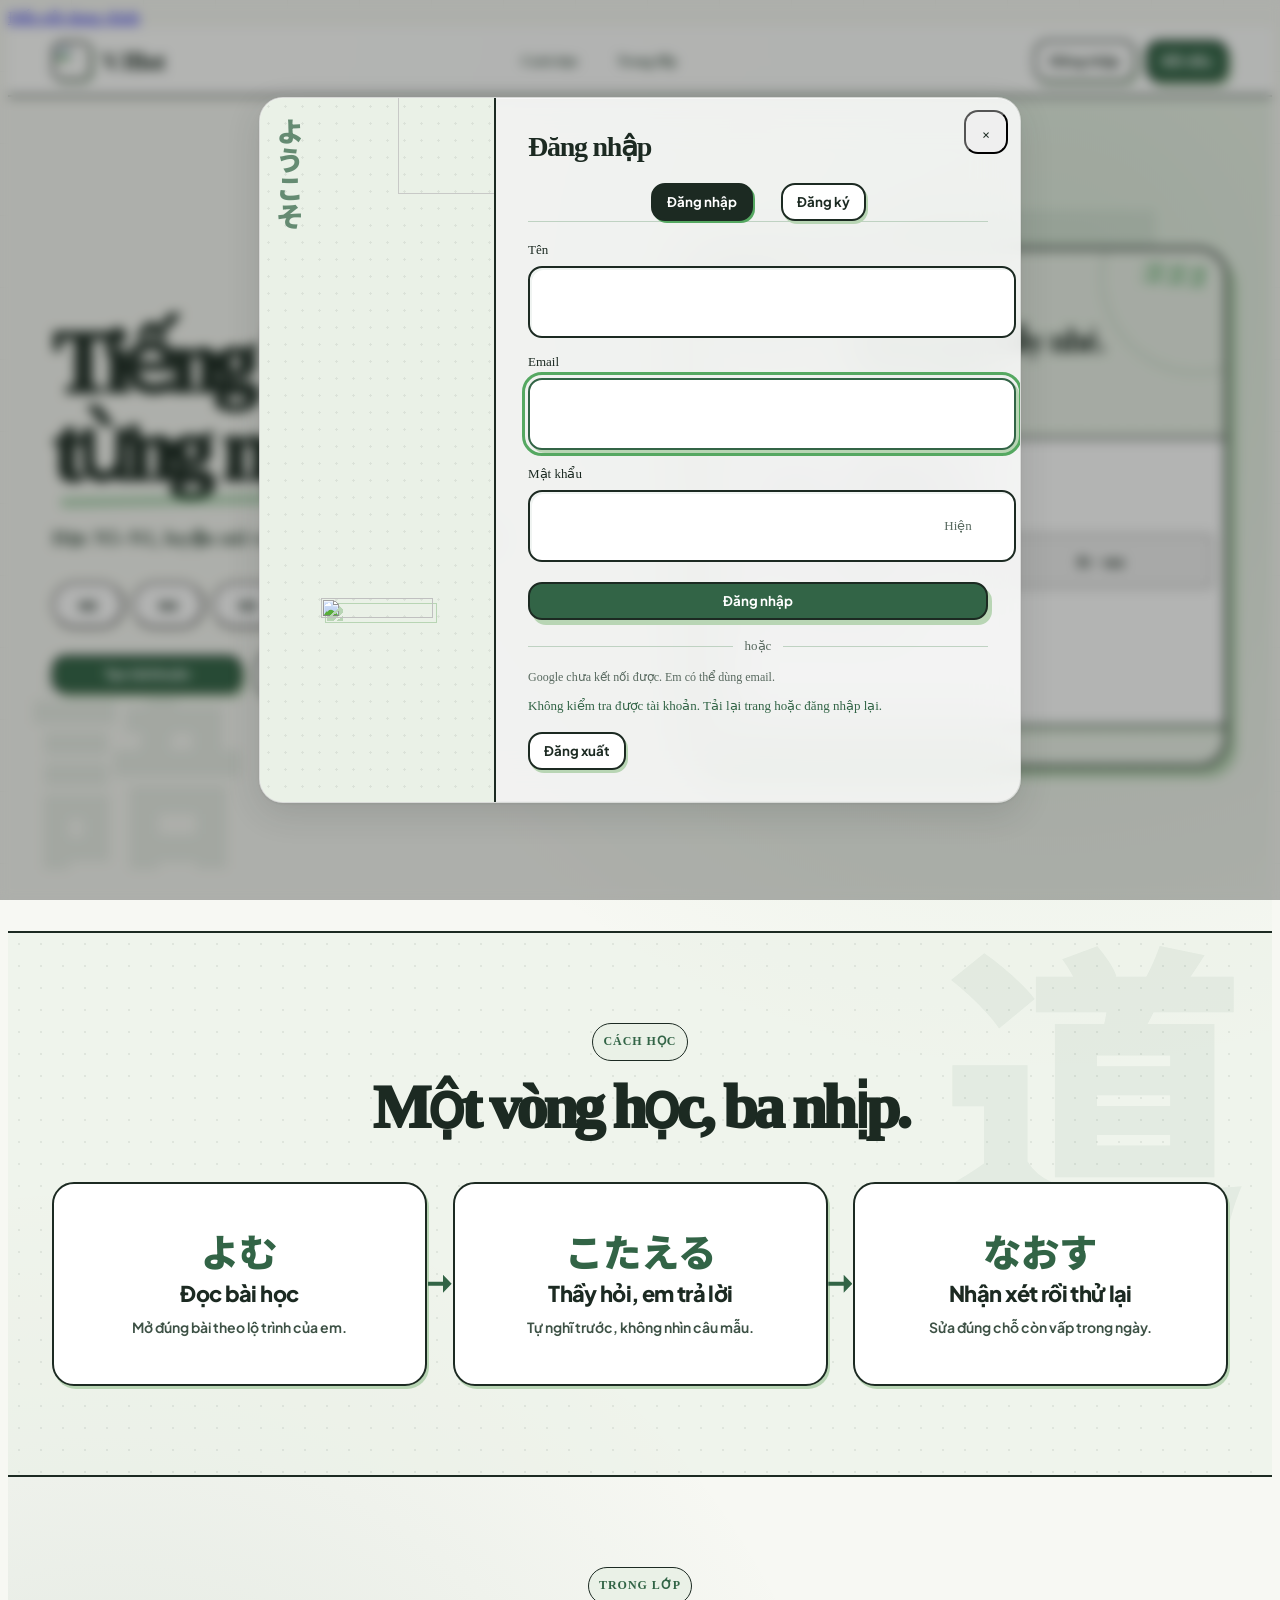
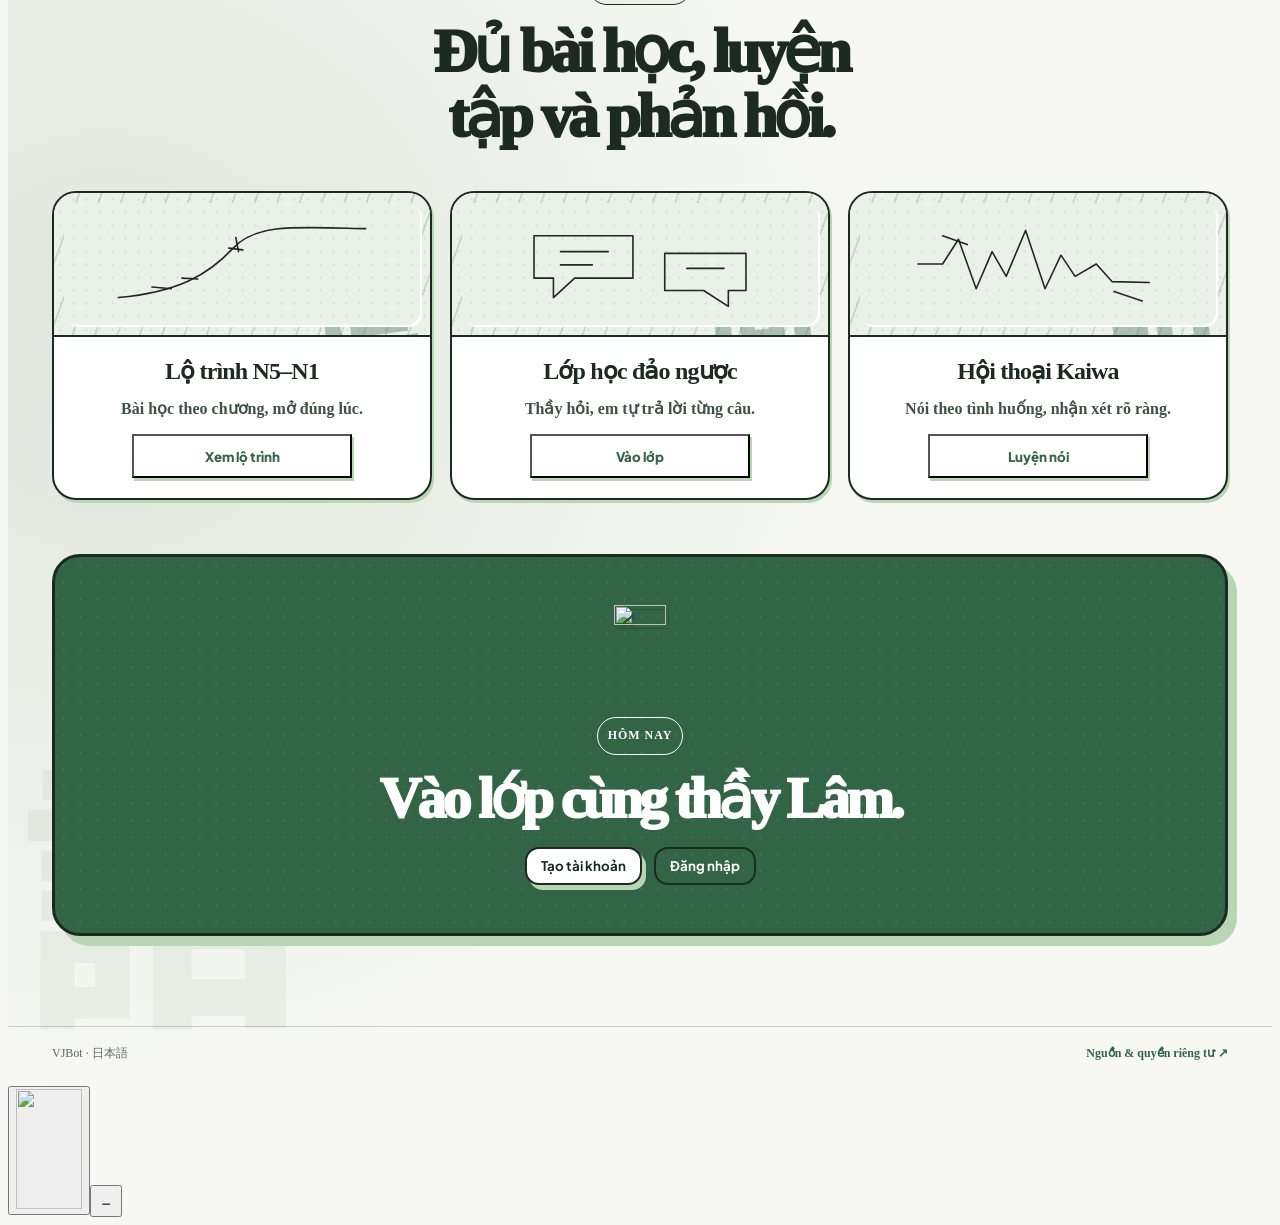
==== commit 68c61491: "fix: compact AI settings and default voice setup - Scope course CTA colors and quiet visual effects " ====
--- a/static/index.html
+++ b/static/index.html
@@ -329,7 +329,10 @@
                 <p class="ai-field-hint" id="live-privacy">Giọng thầy là giọng AI. Khi em bắt đầu, micro gửi âm thanh đến nhà cung cấp của kết nối trò chuyện đã chọn. Mỗi cuộc trò chuyện tối đa 10 phút.</p>
                 <details class="lesson-disclosure"><summary>Về bản chép lời</summary><p>Bản chép lời chỉ ở trang này, không lưu vào lịch sử hay tiến độ.</p></details>
                 <p id="live-status" role="status">Micro chỉ bật khi em bấm Bắt đầu nói.</p>
-                <div class="live-controls"><button type="button" class="public-cta" id="live-start" aria-describedby="live-privacy">Bắt đầu nói</button><button type="button" class="stage-btn" id="live-play-audio" hidden>Bật âm thanh</button><button type="button" class="stage-btn" id="live-mute" aria-pressed="false" hidden disabled>Tắt micro</button><button type="button" class="stage-btn" id="live-end" hidden disabled>Kết thúc</button></div>
+                <div class="live-controls"><button type="button" class="public-cta" id="live-start" aria-describedby="live-privacy">Bắt đầu nói</button><button type="button" class="stage-btn" id="live-play-audio" hidden>Bật âm thanh</button><button type="button" class="stage-btn" id="live-mute" aria-pressed="false" hidden disabled>Tắt micro</button><button type="button" class="stage-btn" id="live-end" hidden disabled>Kết thúc</button>
+                  <select id="live-turn-mode" aria-label="Cách thu micro trong phiên" hidden><option value="vad">Tự động nghe</option><option value="ptt">Bấm để nói</option></select>
+                  <button type="button" class="stage-btn" id="live-talk" aria-pressed="false" hidden>Bấm để nói</button>
+                </div>
               </section>
               <div id="classroom-text" class="classroom-text">
               <!-- Messages Scroll Stage -->
@@ -750,7 +753,7 @@
             <div class="settings-card admin-activity"><h2 class="card-title">Hoạt động 7 ngày</h2><div id="admin-top"></div></div>
           </div>
         </section>
-        <section class="tab-panel" id="panel-settings" hidden>
+        <section class="tab-panel" id="panel-settings" data-sakuga-off hidden>
           <div class="settings-container settings-layout"><h1>Cài đặt</h1>
             <nav class="settings-nav" aria-label="Mục cài đặt"><button type="button" data-settings="account" data-target="settings-account-card" aria-current="true">Tài khoản</button><button type="button" data-settings="api" data-target="ai-card" id="settings-api-nav">Kết nối AI</button><button type="button" data-settings="admin" data-target="settings-admin-ai" id="settings-admin-nav" hidden>Mô hình AI và giọng nói</button><button type="button" data-settings="sound" data-target="settings-sound-card">Âm thanh</button><button type="button" data-settings="data" data-target="settings-danger-card">Dữ liệu</button></nav>
             <div class="settings-stack">
@@ -779,12 +782,15 @@
                   <p class="ai-field-hint" id="ai-current-hint">Model trò chuyện đã lưu sẽ hiện ở đây.</p>
                   <button type="button" class="public-cta" id="ai-chat" hidden>Vào lớp với thầy Lâm <span aria-hidden="true">↗</span></button>
                 </section>
+                <div class="settings-connection-grid">
                 <div class="ai-saved-connections">
-                  <div class="ai-section-heading"><label for="ai-profile-list">Kết nối AI cá nhân</label><button type="button" class="stage-btn" id="ai-add-connection">+ Thêm kết nối</button></div>
+                  <div class="settings-control-head"><label for="ai-profile-list">Kết nối AI cá nhân</label></div>
                   <select id="ai-profile-list" aria-describedby="ai-profile-hint"><option value="">Chọn kết nối đã lưu</option></select>
+                  <div class="settings-inline-actions"><button type="button" class="settings-link" id="ai-add-connection" aria-haspopup="dialog">+ Thêm</button><button type="button" class="settings-link" id="ai-edit-connection" hidden>Sửa kết nối</button></div>
                   <p class="ai-field-hint" id="ai-profile-hint" hidden></p>
-                  <p id="ai-connection-status" role="status" aria-live="polite"></p>
-                </div>
+                  <p id="ai-connection-status" class="ai-field-hint" role="status"></p>
+                </div>
+                <div class="settings-chat-controls">
                 <section id="ai-oauth-panel" class="ai-form" aria-label="Tài khoản Antigravity" hidden>
                   <p id="ai-oauth-status" role="status" aria-live="polite"></p>
                   <div id="ai-oauth-pending" class="ai-form" hidden>
@@ -814,17 +820,36 @@
                   <button type="button" class="stage-btn" id="ai-oauth-back" hidden>Quay lại tài khoản đã lưu</button>
                 </section>
                 <form id="ai-form" class="ai-form" autocomplete="off">
-                  <fieldset class="ai-step">
-                    <legend>Model trò chuyện</legend>
-                    <label id="ai-models" hidden>Model đã kiểm tra trước đó<select id="ai-model-list" aria-describedby="ai-selection-hint" disabled></select></label>
+                  <div class="settings-chat-model">
+                    <h3>Model trò chuyện</h3>
+                    <p class="ai-field-hint settings-no-model">Chưa có model đã kiểm tra.</p>
+                    <label id="ai-models" hidden>Model đã kiểm tra<select id="ai-model-list" aria-describedby="ai-selection-hint" disabled></select></label>
                     <input id="ai-model" type="hidden" maxlength="100">
                     <p class="ai-field-hint" id="ai-selection-hint">Chỉ liệt kê model đã thử. Tình trạng có thể thay đổi.</p>
-                    <div class="ai-actions"><button type="submit" class="public-cta" id="ai-save" disabled>Lưu model cho tài khoản này</button></div>
-                    <p id="ai-status" role="status"></p>
-                  </fieldset>
-                  <details id="ai-api-manage" class="ai-disclosure"><summary>Cài đặt kết nối</summary>
+                    <div class="settings-inline-actions"><button type="button" class="settings-link" id="ai-fetch-models" aria-controls="ai-api-scan">Quét model</button><button type="submit" class="public-cta" id="ai-save" disabled hidden>Lưu model</button></div>
+                    <p id="ai-status" class="ai-field-hint" role="status"></p>
+                  </div>
+                  <details id="ai-api-scan" class="ai-disclosure">
+                    <summary>Tiến độ và tùy chọn quét</summary>
+                    <div class="settings-scan-body">
+                      <label class="ai-recheck"><input type="checkbox" id="ai-recheck-all"> Kiểm tra lại mọi model</label>
+                      <p class="ai-field-hint">Kiểm tra model tốn hạn mức và có thể tính phí.</p>
+                      <p class="ai-field-hint" id="ai-resume-hint" role="status"></p>
+                      <progress id="ai-load-progress" aria-label="Tiến độ kiểm tra model" hidden></progress>
+                      <p id="ai-model-status" class="ai-field-hint" role="status"></p>
+                      <button type="button" class="stage-btn" id="ai-stop-models" hidden>Dừng</button>
+                    </div>
+                  </details>
+                </form>
+                <p class="ai-field-hint settings-connect-empty">Chọn hoặc thêm kết nối để cài đặt model trò chuyện.</p>
+                </div>
+                </div>
+                  <dialog id="ai-edit-dialog" class="ai-add-dialog settings-dialog" aria-labelledby="ai-api-editor-title" aria-describedby="ai-edit-description">
+                  <div id="ai-api-manage">
+                  <header class="ai-add-heading"><h2 id="ai-api-editor-title">Thêm kết nối API</h2></header>
+                  <p class="ai-field-hint" id="ai-edit-description">Chọn loại API, địa chỉ và nơi lưu khóa.</p>
                   <fieldset class="ai-step ai-profile-step">
-                    <legend id="ai-api-editor-title">Kết nối bằng khóa API</legend>
+                    <legend>Thông tin kết nối</legend>
                     <div id="ai-profile-edit">
                     <div class="ai-profile-fields">
                       <label>Tên kết nối<input id="ai-profile-name" maxlength="80" autocomplete="off" placeholder="Gemini hoặc Groq của em"></label>
@@ -844,23 +869,11 @@
                     <p class="ai-field-hint" id="ai-key-hint">Khóa được lưu ở nơi em chọn. Đừng dán khóa vào khung trò chuyện.</p>
                     </div>
                   </fieldset>
-                  <div class="ai-actions"><button type="button" class="public-cta" id="ai-profile-save">Lưu kết nối</button><button type="button" class="stage-btn" id="ai-api-back" hidden>Hủy</button></div>
-                  <div class="ai-connection-footer"><span>Sửa thông tin đăng nhập sẽ xóa kết quả kiểm tra model.</span><button type="button" class="stage-btn" id="ai-remove" hidden>Xóa kết nối này</button></div>
-                  </details>
-                  <details id="ai-api-scan" class="ai-disclosure"><summary>Tìm model cho tài khoản này</summary>
-                  <fieldset class="ai-step">
-                    <legend>Model</legend>
-                    <p class="ai-step-description">Việc thử tốn hạn mức và có thể tốn phí.</p>
-                    <details><summary>Tùy chọn quét và tiếp tục</summary>
-                    <label class="ai-field-hint ai-recheck"><input type="checkbox" id="ai-recheck-all"> Kiểm tra lại mọi model (tốn hạn mức lần nữa)</label>
-                    <p class="ai-field-hint" id="ai-resume-hint" role="status">Chỉ tiếp tục các model chưa từng được gửi cho kết nối này. Yêu cầu bị gián đoạn không tự thử lại.</p>
-                    </details>
-                    <div class="ai-actions"><button type="button" class="stage-btn ai-load-button" id="ai-fetch-models">Tìm model dùng được</button><button type="button" class="stage-btn" id="ai-stop-models" hidden>Dừng</button></div>
-                    <progress id="ai-load-progress" aria-label="Tiến độ kiểm tra model" hidden></progress>
-                    <p id="ai-model-status" role="status" aria-live="polite"></p>
-                  </fieldset>
-                  </details>
-                </form>
+                  <p id="ai-edit-status" class="ai-field-hint" role="status"></p>
+                  <div class="settings-inline-actions"><button type="button" class="public-cta" id="ai-profile-save">Lưu kết nối</button><button type="button" class="stage-btn" id="ai-api-back">Hủy</button><button type="button" class="settings-link settings-danger-action" id="ai-remove" hidden>Xóa kết nối</button></div>
+                  <p id="ai-edit-invalidation" class="ai-field-hint" hidden>Đổi URL hoặc khóa sẽ xóa kết quả kiểm tra model của kết nối này.</p>
+                  </div>
+                  </dialog>
                 <dialog id="ai-confirm-dialog" class="ai-confirm-dialog" aria-labelledby="ai-confirm-title" aria-describedby="ai-confirm-description ai-confirm-warning">
                   <form method="dialog">
                     <header><p class="ai-confirm-eyebrow">Kết nối API</p><h2 id="ai-confirm-title">Tìm model em dùng được</h2></header>
@@ -882,50 +895,91 @@
 
               </section>
               <section class="settings-card ai-settings-card" id="settings-sound-card">
-                <header class="card-head"><h2 class="card-title">Âm thanh</h2></header>
-                <details class="ai-disclosure ai-voice-disclosure" open><summary>Giọng nói và đọc thành tiếng</summary><div class="ai-voice-controls">
+                <header class="card-head"><h2 class="card-title">Âm thanh</h2><div class="sound-toggle"><span id="sound-toggle-label">Âm báo khi học</span><button type="button" class="stage-btn" id="btn-toggle-sound-setting" aria-labelledby="sound-toggle-label btn-toggle-sound-setting" aria-pressed="true">Đang bật</button></div></header>
+                <details class="ai-disclosure" id="speech-legacy-settings" name="sound-voice-settings">
+                  <summary><span class="sound-heading">Giọng mặc định<small>Tài khoản, model và nghe thử</small></span></summary>
+                  <div class="ai-voice-controls sound-stack">
                   <p id="speech-managed-summary" class="ai-field-hint" hidden>OpenAI quản trị · gpt-4o-mini-tts · alloy · Tự động dùng cấu hình máy chủ. <a href="#settings/admin">Model văn bản &amp; GPT-Live ↗</a></p>
-                  <div class="ai-section-heading ai-voice-connect" id="speech-account-controls"><label for="speech-profile">Tài khoản giọng nói</label><button type="button" class="stage-btn" id="speech-key-add" aria-expanded="false" aria-controls="speech-key-form">+ Thêm khóa</button></div>
-                  <form id="speech-key-form" class="ai-voice-form" autocomplete="off" aria-label="Thêm tài khoản giọng nói" hidden>
-                    <label for="speech-key-provider">Nhà cung cấp giọng nói<select id="speech-key-provider"><option value="gemini">Google Gemini</option><option value="openai">OpenAI chính thức</option><option value="mistral">Mistral</option></select></label>
-                    <div class="ai-profile-fields"><label for="speech-key-name">Tên gọi tài khoản<input id="speech-key-name" maxlength="80" required autocomplete="off" placeholder="Tài khoản giọng nói của em"></label><label for="speech-key-storage">Nơi lưu<select id="speech-key-storage" aria-describedby="speech-key-privacy"><option value="local">Chỉ trên thiết bị này</option><option value="server" id="speech-key-server" disabled>Tài khoản của em trên máy chủ</option></select></label></div>
-                    <div class="ai-field"><label for="speech-key">Khóa API giọng nói</label><div class="auth-password-wrap"><input id="speech-key" type="password" required minlength="8" maxlength="512" autocomplete="off" spellcheck="false" aria-describedby="speech-key-privacy speech-key-status"><button type="button" id="speech-key-toggle" aria-pressed="false" aria-label="Hiện khóa API giọng nói">Hiện</button></div></div>
+                  <div class="sound-fields">
+                  <div class="sound-stack speech-account-field">
+                    <div id="speech-account-controls"><label for="speech-profile">Tài khoản giọng nói</label></div>
+                    <select id="speech-profile" aria-describedby="ai-oauth-voice-hint speech-model-status"><option value="">Chọn tài khoản giọng nói đã lưu</option></select>
+                    <button type="button" class="settings-link" id="speech-key-add" aria-haspopup="dialog" aria-expanded="false" aria-controls="speech-key-dialog">+ Thêm khóa</button>
+                  </div>
+                  <div class="sound-stack" id="speech-personal-setup">
+                    <label for="speech-model"><span id="speech-model-label">Model giọng nói</span><select id="speech-model" aria-describedby="speech-model-status" disabled><option value="">Chọn tài khoản giọng nói</option></select></label>
+                    <button type="button" class="settings-link" id="speech-model-refresh" disabled>Tải lại model</button>
+                  </div>
+                  </div>
+                  <p class="ai-field-hint" id="ai-oauth-voice-hint">Giọng nói dùng tài khoản đã lưu riêng, độc lập với chat.</p>
+                  <div class="settings-inline-actions speech-key-links"><span>Lấy khóa:</span><a class="settings-link" href="https://aistudio.google.com/api-keys" target="_blank" rel="noopener noreferrer">Gemini ↗</a><a class="settings-link" href="https://platform.openai.com/api-keys" target="_blank" rel="noopener noreferrer">OpenAI ↗</a><a class="settings-link" href="https://console.mistral.ai/api-keys" target="_blank" rel="noopener noreferrer">Mistral ↗</a></div>
+                  <p id="speech-model-status" class="ai-field-hint" role="status"></p>
+                  <div class="ai-voice-listen"><button type="button" class="stage-btn" id="speech-test" aria-describedby="speech-test-hint" disabled>Nghe thử</button><p id="speech-test-hint" class="ai-field-hint">Một yêu cầu âm thanh. Tốn hạn mức, có thể tính phí.</p></div>
+                  </div>
+                </details>
+                <dialog id="speech-key-dialog" class="ai-add-dialog settings-dialog" aria-labelledby="speech-key-title" aria-describedby="speech-key-privacy">
+                  <div class="ai-add-heading"><h2 id="speech-key-title">Thêm khóa giọng mặc định</h2></div>
+                  <form id="speech-key-form" class="sound-stack" autocomplete="off" hidden>
+                    <div class="sound-fields">
+                      <label for="speech-key-provider">Nhà cung cấp<select id="speech-key-provider"><option value="gemini">Google Gemini</option><option value="openai">OpenAI chính thức</option><option value="mistral">Mistral</option></select></label>
+                      <label for="speech-key-name">Tên gọi tài khoản<input id="speech-key-name" maxlength="80" required autocomplete="off"></label>
+                      <div class="ai-field"><label for="speech-key">Khóa API</label><div class="auth-password-wrap"><input id="speech-key" type="password" required minlength="8" maxlength="512" autocomplete="off" spellcheck="false" aria-describedby="speech-key-privacy speech-key-status"><button type="button" id="speech-key-toggle" aria-pressed="false" aria-label="Hiện khóa API giọng nói">Hiện</button></div></div>
+                      <label for="speech-key-storage">Nơi lưu<select id="speech-key-storage" aria-describedby="speech-key-privacy"><option value="local">Thiết bị này</option><option value="server" id="speech-key-server" disabled>Máy chủ</option></select></label>
+                    </div>
                     <p id="speech-key-privacy" class="ai-field-hint">Thiết bị: mã hóa trong trình duyệt này, không đồng bộ. Máy chủ: mã hóa theo tài khoản VJBot của em. Máy chủ nhận khóa khi gửi yêu cầu giọng nói.</p>
-                    <div class="ai-actions"><button type="submit" class="public-cta" id="speech-key-save">Lưu tài khoản giọng nói</button><button type="button" class="stage-btn" id="speech-key-cancel">Hủy</button></div>
-                    <p id="speech-key-status" class="ai-field-hint" role="status" aria-live="polite"></p>
+                    <div class="settings-inline-actions"><button type="submit" class="public-cta" id="speech-key-save">Lưu kết nối</button><button type="button" class="stage-btn" id="speech-key-cancel">Hủy</button></div>
+                    <p id="speech-key-status" class="ai-field-hint" role="status"></p>
                   </form>
-                  <select id="speech-profile" aria-describedby="ai-oauth-voice-hint speech-model-status"><option value="">Chọn tài khoản giọng nói đã lưu</option></select>
-                  <div class="ai-voice-listen"><button type="button" class="public-cta" id="speech-test" aria-describedby="speech-test-hint" disabled>Nghe thử</button><p id="speech-test-hint" class="ai-field-hint">Một yêu cầu âm thanh. Tốn hạn mức, có thể tính phí.</p></div>
-                  <p id="speech-model-status" class="ai-field-hint" role="status"></p>
-                  <details class="ai-voice-help" id="speech-personal-setup"><summary>Model giọng nói và cài đặt</summary><div class="ai-voice-options">
-                    <label for="speech-model"><span id="speech-model-label">Model giọng nói</span><select id="speech-model" aria-describedby="speech-model-status" disabled><option value="">Chọn tài khoản giọng nói</option></select></label>
-                    <div class="ai-actions"><button type="button" class="stage-btn" id="speech-model-refresh" disabled>Tải lại model</button><a class="stage-btn" href="https://aistudio.google.com/api-keys" target="_blank" rel="noopener noreferrer">Lấy khóa Gemini ↗</a><a class="stage-btn" href="https://platform.openai.com/api-keys" target="_blank" rel="noopener noreferrer">Lấy khóa OpenAI ↗</a><a class="stage-btn" href="https://console.mistral.ai/api-keys" target="_blank" rel="noopener noreferrer">Lấy khóa Mistral ↗</a></div>
-                    <p class="ai-field-hint" id="ai-oauth-voice-hint">Giọng nói dùng tài khoản đã lưu riêng, độc lập với chat.</p>
-                    <p class="ai-field-hint">Quyền truy cập được kiểm tra khi em nghe. Đăng nhập Antigravity dành cho chat, không dùng cho API giọng đọc này. <a href="https://ai.google.dev/gemini-api/docs/pricing" target="_blank" rel="noopener noreferrer">Bảng giá Gemini ↗</a> · <a href="https://openai.com/api/pricing/" target="_blank" rel="noopener noreferrer">Bảng giá OpenAI ↗</a></p>
-                  </div></details>
-                  <details class="ai-voice-help" id="voice-v2-settings"><summary>Giọng song ngữ Nhật–Việt</summary><div class="ai-voice-options">
-                    <label for="voice-v2-source">Nguồn giọng đọc<select id="voice-v2-source"><option value="legacy">Giữ cài đặt hiện tại</option><option value="personal">Cấu hình song ngữ riêng</option></select></label>
-                    <div id="voice-v2-personal" hidden>
-                      <form id="voice-v2-account" autocomplete="off">
-                        <label for="voice-v2-kind">Nhà cung cấp<select id="voice-v2-kind"><option value="elevenlabs">ElevenLabs</option><option value="mistral">Mistral</option><option value="openai_compatible">URL tùy chỉnh tương thích OpenAI</option><option value="openai">OpenAI</option><option value="gemini">Gemini</option></select></label>
-                        <label for="voice-v2-url">URL API<input id="voice-v2-url" type="url" maxlength="200" placeholder="https://api.elevenlabs.io"></label>
-                        <label for="voice-v2-name">Tên kết nối<input id="voice-v2-name" required maxlength="80"></label>
-                        <label for="voice-v2-key">Khóa API<input id="voice-v2-key" type="password" required minlength="8" maxlength="512" autocomplete="off" spellcheck="false"></label>
-                        <label for="voice-v2-storage">Nơi lưu<select id="voice-v2-storage"><option value="local">Thiết bị này · mã hóa</option><option value="server" disabled>Máy chủ · mã hóa</option></select></label>
-                        <button type="submit" class="stage-btn">Thêm kết nối giọng nói</button>
-                      </form>
-                      <p class="ai-field-hint">URL tùy chỉnh phải được người vận hành duyệt. Văn bản và khóa sẽ được gửi đến nhà cung cấp đã chọn. Chỉ chọn giọng clone mà bạn có quyền sử dụng.</p>
-                      <p class="ai-field-hint">Lưu trên thiết bị: mã hóa trong trình duyệt, không chống được mã độc chạy trên cùng trang hoặc trình duyệt bị xâm nhập.</p>
-                      <form id="voice-v2-routing">
-                        <label for="voice-v2-mode">Cách chia giọng<select id="voice-v2-mode"><option value="single">Một giọng cho hai ngôn ngữ</option><option value="dual_same_api">Hai giọng · một kết nối</option><option value="dual_split_api">Hai giọng · hai kết nối</option></select></label>
+                </dialog>
+                <details class="ai-disclosure" id="voice-v2-settings" name="sound-voice-settings">
+                  <summary><span class="sound-heading">Giọng song ngữ Nhật–Việt<small>Giọng cho từng ngôn ngữ và hội thoại trực tiếp</small></span></summary>
+                  <div class="sound-stack">
+                    <label for="voice-v2-source">Nguồn giọng đọc<select id="voice-v2-source" aria-describedby="voice-v2-source-hint"><option value="legacy">Giọng mặc định</option><option value="personal">Giọng song ngữ</option></select></label>
+                    <p class="ai-field-hint" id="voice-v2-source-hint">Chọn giọng mặc định sẽ bỏ cấu hình song ngữ đã lưu.</p>
+                    <div class="sound-stack" id="voice-v2-personal" hidden>
+                      <div class="sound-account">
+                        <details class="ai-voice-help">
+                          <summary>Thêm kết nối giọng nói</summary>
+                          <form class="sound-stack" id="voice-v2-account" autocomplete="off">
+                            <div class="sound-fields">
+                              <label for="voice-v2-kind">Nhà cung cấp<select id="voice-v2-kind"><option value="elevenlabs">ElevenLabs</option><option value="mistral">Mistral</option><option value="openai_compatible">OpenAI tùy chỉnh</option><option value="openai">OpenAI</option><option value="gemini">Gemini</option></select></label>
+                              <label for="voice-v2-name">Tên kết nối<input id="voice-v2-name" required maxlength="80"></label>
+                              <label for="voice-v2-key">Khóa API<input id="voice-v2-key" type="password" required minlength="8" maxlength="512" autocomplete="off" spellcheck="false" aria-describedby="voice-v2-key-hint"></label>
+                              <label for="voice-v2-storage">Nơi lưu<select id="voice-v2-storage" aria-describedby="voice-v2-key-hint"><option value="local">Thiết bị này</option><option value="server" disabled>Máy chủ</option></select></label>
+                              <label class="sound-full" for="voice-v2-url">URL API<input id="voice-v2-url" type="url" maxlength="200" placeholder="https://api.elevenlabs.io" aria-describedby="voice-v2-url-hint"></label>
+                            </div>
+                            <p class="ai-field-hint" id="voice-v2-url-hint">URL tùy chỉnh phải tương thích OpenAI và được người vận hành duyệt. Nhà cung cấp chính thức dùng URL mặc định nếu để trống.</p>
+                            <p class="ai-field-hint" id="voice-v2-key-hint">Văn bản và khóa được gửi đến nhà cung cấp đã chọn. Khóa được mã hóa ở nơi lưu; mã hóa không bảo vệ nếu trang hoặc trình duyệt bị xâm nhập. Chỉ dùng bản sao giọng nói mà em có quyền sử dụng.</p>
+                            <div class="ai-actions"><button type="submit" class="stage-btn">Lưu kết nối</button></div>
+                          </form>
+                        </details>
+                        <p class="ai-field-hint sound-status" id="voice-v2-account-status" role="status"></p>
+                      </div>
+                      <form class="sound-stack" id="voice-v2-routing">
+                        <label for="voice-v2-mode">Cách chia giọng<select id="voice-v2-mode"><option value="single">Một giọng</option><option value="dual_same_api">Hai giọng · 1 kết nối</option><option value="dual_split_api">Hai giọng · 2 kết nối</option></select></label>
+                        <p class="ai-field-hint">Có thể để trống ID model hoặc giọng nếu nhà cung cấp có mặc định.</p>
                         <div id="voice-v2-slots"></div>
-                        <div class="ai-actions"><button type="submit" class="public-cta">Lưu cấu hình song ngữ</button><button type="button" class="stage-btn" id="voice-v2-preview">Nghe thử song ngữ</button><button type="button" class="stage-btn" id="voice-v2-remove">Xóa kết nối chính</button></div>
-                        <p class="ai-field-hint">Nghe thử tạo âm thanh và có thể tính phí theo nhà cung cấp.</p>
+                        <details class="ai-voice-help" id="voice-v2-live-settings">
+                          <summary>Hội thoại trực tiếp</summary>
+                          <div class="sound-stack">
+                            <label for="voice-v2-live-engine">Kiểu hội thoại<select id="voice-v2-live-engine"><option value="cascaded">Giọng song ngữ</option><option value="native">Kết nối trực tiếp gốc</option></select></label>
+                            <div class="sound-fields" id="voice-v2-live-options">
+                              <label for="voice-v2-live-turn">Cách thu micro<select id="voice-v2-live-turn"><option value="vad">Tự động nghe</option><option value="ptt">Bấm để nói</option></select></label>
+                              <label for="voice-v2-live-stt">Nguồn chép lời<select id="voice-v2-live-stt"><option value="chat">Kết nối trò chuyện</option><option value="voice">Kết nối giọng nói</option><option value="browser">Nhận diện của trình duyệt</option></select></label>
+                              <label for="voice-v2-live-stt-slot" id="voice-v2-live-stt-slot-field" hidden>Kết nối chép lời<select id="voice-v2-live-stt-slot"><option value="primary">Kết nối chính</option><option value="ja">Tiếng Nhật</option><option value="vi">Tiếng Việt</option></select></label>
+                              <label class="sound-full" for="voice-v2-live-barge"><input id="voice-v2-live-barge" type="checkbox" checked> Cho phép ngắt lời thầy</label>
+                            </div>
+                          </div>
+                        </details>
+                        <div class="sound-footer">
+                          <div class="ai-actions"><button type="submit" class="public-cta">Lưu cấu hình song ngữ</button><button type="button" class="stage-btn" id="voice-v2-preview" aria-describedby="voice-v2-preview-hint">Nghe thử song ngữ</button><button type="button" class="stage-btn" id="voice-v2-remove">Xóa kết nối chính</button></div>
+                          <p class="ai-field-hint" id="voice-v2-preview-hint">Nghe thử tạo âm thanh và có thể tính phí theo nhà cung cấp.</p>
+                        </div>
                       </form>
                     </div>
-                    <p class="ai-field-hint" id="voice-v2-status" role="status" aria-live="polite"></p>
-                  </div></details>
-                </div></details>
+                    <p class="ai-field-hint sound-status" id="voice-v2-status" role="status"></p>
+                  </div>
+                </details>
                 <dialog id="voice-v2-confirm-dialog" class="ai-confirm-dialog" aria-labelledby="voice-v2-confirm-title" aria-describedby="voice-v2-confirm-description">
                   <form method="dialog">
                     <header><p class="ai-confirm-eyebrow">Âm thanh</p><h2 id="voice-v2-confirm-title">Xóa kết nối giọng nói</h2></header>
@@ -933,7 +987,6 @@
                     <footer><button type="submit" class="stage-btn" value="cancel" autofocus>Hủy</button><button type="submit" class="public-cta" id="voice-v2-confirm-delete" value="delete">Xóa kết nối</button></footer>
                   </form>
                 </dialog>
-                <div class="setting-toggle-row"><strong>Âm báo khi học</strong><button type="button" class="sketch-action-chip" id="btn-toggle-sound-setting" aria-label="Âm báo khi học" aria-pressed="true">Bật âm thanh</button></div>
               </section>
               <section class="settings-card danger-card" id="settings-danger-card">
                 <header class="card-head"><h2 class="card-title">Xóa dữ liệu</h2></header>
@@ -1122,6 +1175,7 @@
   <script src="chat-history.js"></script>
   <script src="account-menu.js"></script>
   <script src="live-transcript.js"></script>
+  <script src="voice/live-cascaded.js"></script>
   <script src="live.js"></script>
   <script src="classroom-vfx.js"></script>
   <script src="study-vfx.js"></script>
--- a/static/dark.css
+++ b/static/dark.css
@@ -0,0 +1,262 @@
+/* Dark theme: token overrides first, then the few surfaces that hard-code light colors. */
+:root[data-theme=dark] {
+  color-scheme: dark;
+  --paper: #121413; --whiteboard: #121413; --sheet: #1b1e1c; --paper-card: #1b1e1c; --surface: #1b1e1c; --surface-2: #242826; --raised: #2d322f;
+  --ink: #eceeeb; --pencil: #d2d6d2; --pencil-light: #9aa19b; --muted: #9aa19b; --study-muted: #9aa19b;
+  --line: #2f3431; --border-dark: #3c423e;
+  --accent: #7cc79a; --accent-hover: #9bd8b2; --study-accent: #7cc79a; --practice-green: #7cc79a; --practice-line: #2f3431;
+  --ok: #7cc79a; --ok-bg: #1d3326; --warn: #ff8a80; --warn-bg: #3a1f1d;
+  --glass: rgba(30, 33, 31, .66); --glass-strong: rgba(30, 33, 31, .9); --glass-hair: rgba(255, 255, 255, .13);
+  --glass-rim: inset 0 .5px 0 rgba(255, 255, 255, .12), inset 0 -.5px 0 rgba(0, 0, 0, .3);
+  --glass-lift: 0 10px 34px rgba(0, 0, 0, .55), 0 1px 3px rgba(0, 0, 0, .4);
+}
+:root[data-theme=dark] body { background: radial-gradient(52rem 34rem at 96% -8%, rgba(124, 199, 154, .07), transparent 62%), var(--paper); }
+:root[data-theme=dark] .app-shell, :root[data-theme=dark] .app-main, :root[data-theme=dark] .sketch-canvas { background: var(--paper) !important; }
+:root[data-theme=dark] input, :root[data-theme=dark] select, :root[data-theme=dark] textarea { background-color: var(--surface-2); color: var(--ink); border-color: var(--line); }
+:root[data-theme=dark] ::placeholder { color: var(--muted); }
+:root[data-theme=dark] .public-cta { background: var(--accent); color: #0e1511; }
+:root[data-theme=dark] .chat-send-btn { background: var(--accent) !important; color: #0e1511 !important; }
+:root[data-theme=dark] .mobile-bottom-item.active { background: rgba(124, 199, 154, .16) !important; }
+:root[data-theme=dark] .sidebar-nav-item.active, :root[data-theme=dark] #app-sidebar .sidebar-nav-item.active { background: rgba(124, 199, 154, .16) !important; }
+:root[data-theme=dark] .live-orb { background: radial-gradient(circle at 35% 30%, #3a403c, color-mix(in srgb, currentColor 22%, #1b1e1c) 70%); }
+:root[data-theme=dark] .segmented button[aria-pressed=true], :root[data-theme=dark] .curriculum-view-switch button[aria-pressed=true] { background: var(--raised) !important; color:var(--ink) !important; }
+:root[data-theme=dark] .account-menu-theme button[aria-checked=true] { background: var(--raised); }
+:root[data-theme=dark] img.pixel-sprite, :root[data-theme=dark] .topbar-logo-8bit { background: transparent; }
+:root[data-theme=dark] dialog, :root[data-theme=dark] .picker-card, :root[data-theme=dark] .lesson-detail-modal { color: var(--ink); }
+
+/* BEGIN generated colors */
+:root[data-theme=dark] {
+  --c-000000: #f5f5f5;
+  --c-0284c7: #7ecbf3;
+  --c-0369a1: #93d2f4;
+  --c-059669: #99f3d7;
+  --c-064e3b: #c2f5e8;
+  --c-065f46: #b8f5e4;
+  --c-06b6d4: #77def0;
+  --c-09090b: #ededf0;
+  --c-0f172a: #d9dfef;
+  --c-10b981: #86ebc9;
+  --c-111827: #dbe1ed;
+  --c-14532d: #c1ebd1;
+  --c-15803d: #a7eac0;
+  --c-166534: #b6eaca;
+  --c-16a34a: #93e8b2;
+  --c-18181b: #e4e4e7;
+  --c-1d1d1f: #e2e2e4;
+  --c-1d4ed8: #7591e2;
+  --c-1e1b4b: #c8c6e7;
+  --c-1e293b: #d0d8e4;
+  --c-1e3a8a: #a1b2e4;
+  --c-1e40af: #8ca0e2;
+  --c-1f2937: #d2dae4;
+  --c-22c55e: #80dfa3;
+  --c-24633e: #b8e0c9;
+  --c-2563eb: #245bd3;
+  --c-263f31: #cedfd5;
+  --c-2f4943: #c8d9d5;
+  --c-315334: #c2d8c4;
+  --c-333333: #d6d6d6;
+  --c-334155: #c1cad7;
+  --c-343b32: #d2d7d1;
+  --c-34d399: #39c492;
+  --c-355c46: #bdd6c8;
+  --c-374151: #c4cad4;
+  --c-38594c: #bfd4cc;
+  --c-3b463b: #cbd2cb;
+  --c-3b82f6: #195ac4;
+  --c-3d4e43: #c6d0ca;
+  --c-3f3f46: #cbcbcf;
+  --c-422006: #f6dcc9;
+  --c-475569: #b6beca;
+  --c-484c42: #cbcdc7;
+  --c-4b5563: #b9bfc8;
+  --c-4c473c: #d1cec7;
+  --c-4d463a: #d2cec6;
+  --c-4f473a: #d2cdc5;
+  --c-515154: #c2c2c4;
+  --c-537653: #aec3ae;
+  --c-55534c: #c7c6c2;
+  --c-557a60: #acc2b2;
+  --c-5b4a32: #d7cdbe;
+  --c-5c6b4e: #bdc6b5;
+  --c-60a5fa: #1357aa;
+  --c-615f57: #c1bfbb;
+  --c-61665a: #bcbfb8;
+  --c-625d52: #c4c1ba;
+  --c-645945: #ccc5b9;
+  --c-64748b: #a2abb8;
+  --c-65645c: #bebdb8;
+  --c-696152: #c4bfb6;
+  --c-696459: #bfbcb6;
+  --c-6b6b63: #b9b9b5;
+  --c-6b7b60: #b2bbab;
+  --c-6e7168: #b5b6b1;
+  --c-71382c: #dbb8b0;
+  --c-71644f: #c5beb1;
+  --c-716651: #c4beb1;
+  --c-716854: #c2bdb1;
+  --c-716957: #c1bcb1;
+  --c-72624a: #c8bfb0;
+  --c-736247: #cac0b0;
+  --c-746b5c: #beb8af;
+  --c-746b5d: #bdb8af;
+  --c-756b5b: #beb8af;
+  --c-777060: #bbb7ae;
+  --c-777268: #b6b3ad;
+  --c-78350f: #eec3ab;
+  --c-797263: #b9b5ac;
+  --c-7c3aed: #5d21c3;
+  --c-7d7464: #b9b3aa;
+  --c-7f1d1d: #e4a8a8;
+  --c-847962: #bab3a6;
+  --c-854d0e: #eecba3;
+  --c-857a65: #b8b2a5;
+  --c-86efac: #1d8b45;
+  --c-8a3025: #dfa8a2;
+  --c-8c8068: #b6afa1;
+  --c-8c9787: #737d6f;
+  --c-8f382d: #daa69f;
+  --c-923b2b: #dba79d;
+  --c-92400e: #eebb9c;
+  --c-93846c: #b4ab9d;
+  --c-93c5fd: #0d4686;
+  --c-94a3b8: #536175;
+  --c-991b1b: #e59999;
+  --c-999386: #7e796d;
+  --c-9c382c: #da9f97;
+  --c-9ca3af: #5b626d;
+  --c-9d174d: #e796b7;
+  --c-a13a2e: #d99c95;
+  --c-a39b8a: #7c7465;
+  --c-a44335: #d49b93;
+  --c-a4b59d: #5d6d56;
+  --c-a79a82: #827761;
+  --c-a8aea3: #62675d;
+  --c-aa5445: #cb9890;
+  --c-ad392e: #d9948e;
+  --c-b2a78e: #7a6f58;
+  --c-b42318: #e69089;
+  --c-b45309: #f0b589;
+  --c-b6a68a: #7d6e54;
+  --c-b6ae9c: #6e6755;
+  --c-b8b09d: #6e6653;
+  --c-b91c1c: #e38686;
+  --c-b9b09d: #6e6553;
+  --c-b9b19f: #6c6453;
+  --c-b9b3a3: #696353;
+  --c-b9bcb2: #595c52;
+  --c-b9d4c3: #3c5a47;
+  --c-bbb09d: #6e6351;
+  --c-bbf7d0: #146530;
+  --c-bcb3a0: #6c6350;
+  --c-bfdbfe: #0a3366;
+  --c-c2410c: #eda081;
+  --c-c2baa9: #655d4b;
+  --c-c4bba8: #665d49;
+  --c-c4cfc3: #435042;
+  --c-c5bca9: #655c48;
+  --c-ca8a04: #f2cc7c;
+  --c-cbd5e1: #303d4d;
+  --c-cbd8cc: #3a4a3b;
+  --c-cfc6b2: #5f5540;
+  --c-d1d2c9: #494b40;
+  --c-d1d5db: #383d45;
+  --c-d5d6ca: #494b3c;
+  --c-d6d3d1: #44403d;
+  --c-d7cebd: #574d39;
+  --c-d7d0c1: #534b39;
+  --c-d7ded3: #3b4435;
+  --c-d8d2c4: #514a39;
+  --c-d97706: #f0b674;
+  --c-d9a89c: #744134;
+  --c-dbeafe: #092851;
+  --c-dc2626: #ce3333;
+  --c-dcfce7: #0d4e23;
+  --c-ded7c7: #504733;
+  --c-dfe9df: #2c3c2c;
+  --c-e0f2fe: #09324d;
+  --c-e2e8f0: #232e3d;
+  --c-e3e3db: #3d3d32;
+  --c-e4dece: #4b432d;
+  --c-e4dfd2: #47402e;
+  --c-e4e5dc: #3c3d30;
+  --c-e4e9dc: #373f2b;
+  --c-e4e9dd: #363e2b;
+  --c-e5e7eb: #2b2f36;
+  --c-e5e9e5: #2e352e;
+  --c-e5ebdf: #333d29;
+  --c-e5ebe1: #303b2a;
+  --c-e6e9e0: #363b2c;
+  --c-e6e9ec: #2a3035;
+  --c-e7ede5: #2c3728;
+  --c-e8e3d8: #433b2b;
+  --c-e8ebe6: #2f352c;
+  --c-e8ecdf: #373d28;
+  --c-e8ece3: #323929;
+  --c-e9e6dd: #3e392b;
+  --c-e9ece5: #31372a;
+  --c-eae4dc: #403629;
+  --c-eae7df: #3c372a;
+  --c-eaece4: #343829;
+  --c-eaf0e6: #2c3824;
+  --c-ece6d5: #483f25;
+  --c-ece6d8: #453b26;
+  --c-ecefe7: #303626;
+  --c-ecfdf5: #0c4128;
+  --c-ede6d5: #483e24;
+  --c-edf2ec: #273224;
+  --c-edf4e8: #2a391f;
+  --c-eeeee5: #383827;
+  --c-eef0e8: #313625;
+  --c-eef0e9: #303426;
+  --c-ef4444: #bc1f1f;
+  --c-efb8b0: #6a271e;
+  --c-eff6ff: #062144;
+  --c-f0e9d6: #493e20;
+  --c-f0f3ed: #2a3123;
+  --c-f0fdf4: #0d3d1c;
+  --c-f1ebe1: #3f3321;
+  --c-f1ecdf: #413820;
+  --c-f1f5f9: #192633;
+  --c-f3dcd5: #4c271b;
+  --c-f3eedf: #42391d;
+  --c-f472b6: #9b195d;
+  --c-f59e0b: #e49b20;
+  --c-f6f0e4: #40331a;
+  --c-f6f1e6: #3d321a;
+  --c-f7f3e8: #3c3319;
+  --c-f7f4ec: #37301b;
+  --c-f8f3e6: #403416;
+  --c-f8fafc: #17222e;
+  --c-faf0dc: #4c3811;
+  --c-faf7f2: #342917;
+  --c-fafaf9: #262620;
+  --c-fafafc: #1b1b29;
+  --c-fbcfe8: #570e38;
+  --c-fca5a5: #780e0e;
+  --c-fcfaf3: #372f12;
+  --c-fde047: #bda211;
+  --c-fde68a: #8c730e;
+  --c-fee2e2: #4c0909;
+  --c-fef08a: #8d7d0d;
+  --c-fef2f2: #3e0a0a;
+  --c-fef3c7: #604f0a;
+  --c-fef9c3: #635c0a;
+  --c-fefce8: #474109;
+  --c-fefefe: #1f1f1f;
+  --c-fff0e8: #491d06;
+  --c-fff0e9: #481b06;
+  --c-fff5f5: #400505;
+  --c-fff7ed: #462906;
+  --c-fffbeb: #473a06;
+  --c-fffdf5: #403405;
+  --c-fffdf6: #3f3205;
+  --c-fffdf7: #3e3005;
+  --c-fffdf8: #3e2d05;
+  --c-fffdf9: #3d2a05;
+  --c-fffef9: #3d3405;
+  --c-fffefa: #3c3105;
+  --c-ffffff: #1f1f1f;
+}
+/* END generated colors */
+:root[data-theme=dark] { --on-accent: #0e1511; }
--- a/static/sakuga.css
+++ b/static/sakuga.css
@@ -84,7 +84,7 @@
 .fc-lvl-btn,.quiz-lvl-btn,.skill-tab-btn,.srs-btn,.fc-nav-btn,.picker-opt-btn,.delete-account-btn,.feature-back,
 .auth-tabs button,.curriculum-view-switch button,.segmented button,.room-controls button,.lesson-footer button,.practice-actions button,
 .practice-primary,.modal-practice-btn,.bookmark-review-btn,.rec-action-btn,.sketch-action-chip,.ai-form .stage-btn,.ai-form .public-cta,.ai-actions button,
-.ai-actions a,.ai-platform button,.ai-platform a,.settings-card .stage-btn,.settings-card .public-cta,.settings-card .delete-account-btn,.settings-nav button){
+.ai-actions a,.ai-platform button,.ai-platform a,.settings-card .stage-btn,.settings-card .public-cta,.settings-card .delete-account-btn){
   position:relative;display:inline-flex;align-items:center;justify-content:center;gap:8px;min-height:var(--control-height);padding:8px 14px;
   border:2px solid var(--border-dark)!important;border-radius:var(--radius-control);background:var(--sheet);color:var(--ink);
   box-shadow:var(--shadow-sketch-sm);font-weight:700;line-height:1.2;text-decoration:none;cursor:pointer;
--- a/static/course-vfx.css
+++ b/static/course-vfx.css
@@ -32,7 +32,8 @@
 .plan-overview{display:grid;grid-template-columns:minmax(0,1fr) auto;gap:14px 18px;align-items:center;border:2px solid var(--border-dark)!important;border-radius:var(--radius-card)!important;background:var(--sheet)!important;box-shadow:var(--shadow-sketch);padding:20px!important}
 .plan-overview h3{font-size:24px;letter-spacing:-.03em}.plan-overview p{margin:4px 0 0;color:var(--pencil)}
 .plan-overview progress{grid-column:1/-1;width:100%;height:12px;appearance:none}.plan-overview progress::-webkit-progress-bar{background:var(--surface-2);border-radius:99px}.plan-overview progress::-webkit-progress-value{background:var(--sk-acc);border-radius:99px}
-.plan-continue,.stage-btn,.practice-primary,.production-save{display:inline-flex!important;align-items:center!important;justify-content:center!important;text-align:center!important;min-height:42px;padding:10px 18px!important;border:2px solid var(--border-dark)!important;border-radius:var(--radius-control)!important;background:var(--accent)!important;color:var(--on-accent)!important;font-weight:900!important;box-shadow:var(--shadow-sketch-sm)!important;cursor:pointer}
+:is(.plan-continue,:is(#panel-curriculum,#panel-lesson) .stage-btn,.practice-primary,.production-save):not([hidden]){display:inline-flex!important}
+.plan-continue,:is(#panel-curriculum,#panel-lesson) .stage-btn,.practice-primary,.production-save{align-items:center!important;justify-content:center!important;text-align:center!important;min-height:42px;padding:10px 18px!important;border:2px solid var(--border-dark)!important;border-radius:var(--radius-control)!important;background:var(--accent)!important;color:var(--on-accent)!important;font-weight:900!important;box-shadow:var(--shadow-sketch-sm)!important;cursor:pointer}
 .lesson-toolbar{display:flex;justify-content:center;align-items:end;gap:14px;flex-wrap:wrap;margin:20px 0 10px}
 .lesson-toolbar label{display:grid;gap:6px;font-size:12px;font-weight:800;color:var(--muted)}
 .lesson-toolbar input,.lesson-toolbar select{min-height:42px;border:2px solid var(--border-dark);border-radius:var(--radius-control);background:var(--sheet);padding:8px 12px;box-shadow:2px 2px 0 var(--sk-soft)}
--- a/static/classroom-vfx.css
+++ b/static/classroom-vfx.css
@@ -188,6 +188,7 @@
 #panel-classroom .live-id p{color:var(--pencil);font-weight:700}
 #panel-classroom #live-wave{color:var(--accent)}
 #panel-classroom .live-controls{display:flex;flex-wrap:wrap;justify-content:center;gap:10px}
+#panel-classroom #live-turn-mode,#panel-classroom #live-talk{min-height:44px}
 #panel-classroom .live-commands{display:flex;flex-wrap:wrap;justify-content:center;gap:8px}
 #panel-classroom .live-commands button{border:2px solid var(--border-dark);border-radius:999px;background:var(--sheet);box-shadow:2px 2px 0 var(--sk-soft);font-weight:800}
 #live-status{color:var(--pencil);font-weight:700}
--- a/static/chrome-vfx.css
+++ b/static/chrome-vfx.css
@@ -61,22 +61,22 @@
 
 /* Settings: a real control room instead of flat rows. */
 #panel-settings .settings-layout{max-width:1100px;margin:0 auto;gap:26px 32px}
-#panel-settings .settings-container>h1,#panel-settings.settings-container>h1{font-size:clamp(28px,4vw,38px)!important;font-weight:950;letter-spacing:-.055em}
+#panel-settings .settings-container>h1{font-size:clamp(24px,3vw,32px)!important;font-weight:800;letter-spacing:-.025em}
 #panel-settings .settings-nav{
   position:sticky;top:82px;display:flex;flex-direction:column;align-items:stretch;gap:9px;padding:10px;
   border:2.5px solid var(--border-dark);border-radius:20px;background:var(--sheet);box-shadow:var(--shadow-sketch);
 }
 #panel-settings .settings-nav button{
-  min-height:44px;padding:10px 12px;border:2px solid transparent;border-radius:14px;background:transparent;color:var(--pencil);
-  font-size:14px;font-weight:850;text-align:center;box-shadow:none;
+  min-height:44px;padding:10px 12px;border:1px solid transparent;border-radius:12px;background:transparent;color:var(--pencil);
+  font-size:14px;font-weight:700;text-align:start;box-shadow:none;cursor:pointer;
 }
 #panel-settings .settings-nav button:hover{background:var(--surface-2);color:var(--ink)}
 #panel-settings .settings-nav button[aria-current=true]{
-  background:var(--ink);color:var(--sheet);border-color:var(--border-dark);box-shadow:3px 3px 0 var(--sk-acc);font-weight:900;
+  background:var(--surface-2);color:var(--ink);border-color:var(--line);font-weight:800;
 }
 #panel-settings .settings-stack{display:grid;gap:22px;min-width:0}
 #panel-settings .settings-card{
-  position:relative;padding:24px!important;border:2.5px solid var(--border-dark)!important;border-radius:22px!important;
+  position:relative;padding:24px!important;border:2px solid var(--border-dark)!important;border-radius:20px!important;
   background:
     radial-gradient(var(--screen-tone) 1px,transparent 1.2px) 0 0/22px 22px,
     linear-gradient(180deg,var(--sheet),var(--paper-card))!important;
@@ -84,9 +84,9 @@
 }
 #panel-settings .settings-card::after{content:"";position:absolute;inset:auto 18px 0;height:3px;background:repeating-linear-gradient(90deg,var(--sk-acc) 0 18px,transparent 18px 28px);opacity:.28;pointer-events:none}
 #panel-settings .settings-card>.card-head{
-  margin:0 0 20px;padding:0 0 15px;border-bottom:2px dashed var(--line);display:flex;align-items:center;justify-content:space-between;gap:16px;
-}
-#panel-settings .card-title{font-size:21px;font-weight:950;letter-spacing:-.035em;color:var(--ink)}
+  margin:0 0 16px;padding:0 0 12px;border-bottom:1px solid var(--line);display:flex;align-items:center;justify-content:space-between;gap:12px;flex-wrap:wrap;
+}
+#panel-settings .card-title{font-size:21px;font-weight:800;letter-spacing:-.025em;color:var(--ink)}
 #panel-settings .card-desc,#panel-settings .ai-field-hint,#panel-settings .ai-source,#panel-settings #admin-ai-message{color:var(--pencil);font-size:14px;line-height:1.65}
 #panel-settings .account-row{
   display:flex;align-items:center;gap:14px;padding:16px;border:2px solid var(--border-dark);border-radius:17px;background:var(--surface-2);box-shadow:3px 3px 0 var(--sk-soft);
@@ -105,20 +105,25 @@
 #panel-settings .card-actions>:is(button,a),#panel-settings .ai-actions>:is(button,a){
   min-width:150px;justify-content:center;text-align:center;
 }
-#panel-settings .public-cta,#panel-settings .stage-btn,#panel-settings .delete-account-btn{font-weight:850}
-#panel-settings :is(input,select,textarea){
-  min-height:46px;border:2px solid var(--border-dark);border-radius:14px;background:var(--sheet);color:var(--ink);box-shadow:inset 2px 2px 0 var(--screen-tone);
-}
-#panel-settings :is(input,select,textarea):focus{border-color:var(--accent);box-shadow:3px 3px 0 var(--sk-soft);outline:none}
-#panel-settings label,#panel-settings legend{color:var(--pencil);font-size:13px;font-weight:850}
+#panel-settings :is(.public-cta,.stage-btn,.delete-account-btn){min-height:44px;border-radius:12px;font-weight:800}
+#panel-settings :is(input:not([type=checkbox]),select,textarea){
+  min-height:44px;border:1.5px solid color-mix(in srgb,var(--line),var(--ink) 50%);border-radius:10px;background:var(--sheet);color:var(--ink);box-shadow:none;
+}
+:root[data-theme=dark] #panel-settings :is(input:not([type=checkbox]),select,textarea){
+  border-color:color-mix(in srgb,var(--line),var(--ink) 28%);
+}
+#panel-settings :is(input,select,textarea):focus,:root[data-theme=dark] #panel-settings :is(input,select,textarea):focus{border-color:var(--accent);box-shadow:none}
+#panel-settings :is(input,select,textarea,button,a,summary):focus-visible{outline:2px solid var(--accent);outline-offset:2px}
+#panel-settings label,#panel-settings legend{color:var(--pencil);font-size:13px;font-weight:700}
 #panel-settings .settings-field,#panel-settings .ai-field,#panel-settings .ai-form label{display:grid;gap:7px;margin-bottom:16px}
 #panel-settings .settings-field select,#panel-settings .ai-form select,#panel-settings .ai-form input{width:100%}
 #panel-settings .ai-current,#panel-settings .ai-saved-connections,#panel-settings .ai-form,#panel-settings .ai-voice-controls,#panel-settings .ai-voice-options{
   border:2px solid var(--line);border-radius:17px;background:color-mix(in srgb,var(--surface-2) 74%,var(--sheet));padding:16px;margin:14px 0;
 }
-#panel-settings .ai-current{border-color:var(--border-dark);box-shadow:3px 4px 0 var(--sk-soft);background:var(--sheet)}
-#panel-settings .ai-current-heading,#panel-settings .ai-section-heading{display:flex;align-items:center;justify-content:space-between;gap:12px;flex-wrap:wrap;margin-bottom:12px}
-#panel-settings .ai-current>strong{display:block;margin:6px 0;font-size:19px;font-weight:900;overflow-wrap:anywhere}
+#panel-settings .ai-current{border:1px solid var(--line);border-radius:14px;box-shadow:none;background:var(--surface-2)}
+#panel-settings .ai-current-heading,#panel-settings .ai-section-heading{display:flex;align-items:center;gap:8px;flex-wrap:wrap}
+#panel-settings .ai-section-heading{justify-content:space-between;margin-bottom:8px}
+#panel-settings .ai-current>strong{display:block;margin:0;font-size:18px;font-weight:800;overflow-wrap:anywhere}
 #panel-settings .ai-disclosure,#panel-settings .ai-voice-help{
   border:2px solid var(--line);border-radius:16px;background:var(--sheet);padding:0;margin:14px 0;overflow:hidden;
 }
@@ -135,12 +140,100 @@
 #panel-settings .ai-connect-icon{grid-row:1/3;display:grid;place-items:center;width:44px;height:44px;border:2px solid var(--border-dark);border-radius:14px;background:var(--surface-2);color:var(--accent);font-weight:950}
 #panel-settings .ai-connect-options strong{font-size:16px;color:var(--ink)}
 #panel-settings .ai-connect-options span:not(.ai-connect-icon){color:var(--pencil);font-size:13px;line-height:1.35}
+
+/* API and OAuth share the compact connection chooser. */
+#panel-settings .settings-connection-grid{
+  display:grid;grid-template-columns:repeat(auto-fit,minmax(min(100%,17rem),1fr));align-items:start;gap:16px;
+}
+#panel-settings .settings-connection-grid :is(.ai-saved-connections,.ai-form){margin:0;padding:0;border:0;background:none;min-width:0}
+#panel-settings .settings-connection-grid :is(.ai-step,#ai-oauth-panel .ai-form){border:0;margin:0;padding:0;min-width:0}
+#panel-settings .settings-connection-grid label{margin:0}
+#panel-settings #ai-card .settings-chat-model #ai-models{gap:5px}
+#panel-settings #ai-card .settings-chat-model{gap:8px}
+#panel-settings #ai-card .ai-add-dialog :is(p,small,#ai-key-toggle){color:var(--pencil)}
+#panel-settings #ai-edit-status{display:block}
+#panel-settings #ai-edit-dialog :is(.ai-step,.ai-field){border:0;margin:0;padding:0}
+#panel-settings #ai-edit-dialog label{display:grid;gap:6px;min-width:0}
+#panel-settings #speech-key-toggle{color:var(--pencil)}
+#panel-settings :is(.settings-chat-model,.settings-scan-body,#ai-api-manage){display:grid;gap:10px;min-width:0}
+#panel-settings .settings-chat-model h3{margin:0;font-size:15px;font-weight:800}
+#panel-settings .settings-chat-model:has(#ai-models:not([hidden])) .settings-no-model,
+#panel-settings .settings-chat-controls:has(> :is(#ai-form,#ai-oauth-panel):not([hidden])) .settings-connect-empty{display:none}
+#panel-settings .settings-inline-actions{display:flex;align-items:center;flex-wrap:wrap;gap:6px 12px}
+#panel-settings .settings-link{
+  min-height:44px;min-width:44px;border:0;border-radius:8px;background:transparent;color:var(--ink);
+  padding:6px 8px;font:inherit;font-size:14px;font-weight:700;text-decoration:underline;text-underline-offset:3px;cursor:pointer;
+}
+#panel-settings .settings-link:hover:not(:disabled){background:var(--surface-2)}
+#panel-settings #ai-card .ai-current{margin:0 0 16px;gap:6px 12px;padding:14px}
+#panel-settings #ai-card .ai-current .status-pill{border:0;padding:0;background:none;color:var(--ink);box-shadow:none;white-space:normal}
+#panel-settings #ai-api-scan{margin:0;border-width:1px;border-radius:12px}
+#panel-settings #ai-api-scan summary{min-height:44px;margin:0;padding:8px 12px}
+#panel-settings .settings-scan-body{padding:10px 12px;border-top:1px solid var(--line)}
+#panel-settings .settings-scan-body .ai-recheck{display:flex;align-items:center;gap:8px;min-height:44px}
+#panel-settings .settings-scan-body .ai-recheck input{width:18px;height:18px;margin:0;flex:none;accent-color:var(--accent)}
+#panel-settings .settings-dialog{width:min(620px,calc(100% - 24px));padding:18px;max-height:calc(100dvh - 24px);overscroll-behavior:contain}
+#panel-settings .settings-dialog .ai-field{margin:0}
+#panel-settings .settings-dialog #ai-remove{margin-inline-start:auto}
+#panel-settings #ai-card :is(.ai-field-hint,.ai-source,[role=status]){overflow-wrap:anywhere}
+
 #panel-settings .ai-connect-options small{grid-column:2;color:var(--muted);font-size:12px}
 #panel-settings .ai-connect-options b{grid-row:1/3;color:var(--accent);font-size:20px}
+#panel-settings .sound-toggle{display:flex;align-items:center;gap:8px;font-size:14px;color:var(--pencil)}
+#panel-settings #settings-sound-card .sound-fields .settings-link{justify-self:start}
+#panel-settings #settings-sound-card .speech-key-links{font-size:14px;color:var(--pencil)}
+#panel-settings #settings-sound-card .ai-voice-controls:has(#speech-managed-summary:not([hidden]))>:is(.sound-fields,#ai-oauth-voice-hint,.speech-key-links){display:none}
 #panel-settings .setting-toggle-row{
   display:flex;align-items:center;justify-content:space-between;gap:16px;margin-top:14px;padding:16px;border:2px solid var(--border-dark);border-radius:16px;background:var(--surface-2);
 }
 #panel-settings .setting-toggle-row strong{font-size:15px;font-weight:900}
+
+/* Sound settings: keep connection setup and live controls out of the main route. */
+#settings-sound-card .sound-heading{display:grid;gap:3px;font-size:16px;line-height:1.35}
+#settings-sound-card .sound-heading small{color:var(--pencil);font-size:13px;font-weight:500}
+#settings-sound-card details>summary{margin:0;min-height:48px}
+#settings-sound-card details>summary:focus-visible{outline-offset:-4px}
+#settings-sound-card .sound-stack{display:grid;gap:12px;min-width:0}
+#settings-sound-card :is(.sound-stack,.sound-fields,label,.ai-voice-connect)[hidden]{display:none}
+#settings-sound-card .ai-voice-controls{margin:0;border:0;border-radius:0;background:none}
+#settings-sound-card .ai-voice-controls .ai-section-heading{margin:0}
+#settings-sound-card .ai-voice-help{margin:0;border-width:1px;border-radius:12px}
+#settings-sound-card :is(.ai-disclosure,.ai-voice-help)>:is(div,form){border-top:1px solid var(--line)}
+#settings-sound-card #voice-v2-account{padding:14px 16px}
+#settings-sound-card .sound-fields{display:grid;grid-template-columns:repeat(auto-fit,minmax(min(100%,13rem),1fr));align-items:end;gap:10px 12px}
+#settings-sound-card .sound-full{grid-column:1/-1}
+#settings-sound-card label{display:grid;gap:5px;min-width:0;line-height:1.4}
+#settings-sound-card :is(input,select){font-weight:600}
+#settings-sound-card label:has(>input[type=checkbox]){display:flex;align-items:center;gap:9px;min-height:44px;cursor:pointer}
+#settings-sound-card input[type=checkbox]{width:18px;height:18px;min-height:0;margin:0;flex:none;accent-color:var(--accent)}
+#settings-sound-card :is(#voice-v2-source,#voice-v2-mode,#voice-v2-live-engine){max-width:24rem}
+#settings-sound-card #voice-v2-personal{container-type:inline-size}
+#settings-sound-card #voice-v2-slots{display:grid;grid-template-columns:minmax(0,1fr);gap:12px}
+@container (min-width:34rem){
+  #settings-sound-card #voice-v2-slots{grid-template-columns:repeat(2,minmax(0,1fr))}
+  #settings-sound-card #voice-v2-slots>fieldset:first-child{grid-column:1/-1}
+}
+#settings-sound-card #voice-v2-slots>fieldset{min-inline-size:0;margin:0;padding:10px 12px 12px;border:1px solid var(--line);border-radius:12px}
+#settings-sound-card #voice-v2-slots legend{padding:0 5px;color:var(--ink);font-size:14px}
+#settings-sound-card #voice-v2-slots>fieldset>.stage-btn{margin-top:10px}
+#panel-settings #settings-sound-card .ai-actions{justify-content:flex-start;margin:0;gap:8px}
+#panel-settings #settings-sound-card .ai-actions>*{min-width:0;white-space:normal}
+#settings-sound-card .sound-footer{display:grid;gap:8px;padding-top:12px;border-top:1px solid var(--line)}
+#panel-settings :is(#ai-remove,#voice-v2-remove){border-color:transparent!important;background:transparent;color:var(--warn);box-shadow:none}
+#panel-settings :is(#ai-remove,#voice-v2-remove):hover{background:var(--warn-bg)}
+:root[data-theme=dark] #panel-settings :is(#ai-remove,#voice-v2-remove){color:color-mix(in srgb,var(--warn) 45%,var(--ink))}
+#settings-sound-card .sound-status:empty{display:block;height:0}
+#settings-sound-card .sound-status:not(:empty){padding:8px 10px;border-left:2px solid var(--accent);background:var(--surface-2);overflow-wrap:anywhere}
+#settings-sound-card .sound-account .sound-status:not(:empty){margin-top:8px}
+@media(max-width:600px){
+  #settings-sound-card :is(.ai-disclosure,.ai-voice-help)>div,#settings-sound-card #voice-v2-account{padding-inline:12px}
+  #settings-sound-card select{padding-inline:8px}
+}
+@media (360px <= width <= 600px){
+  #settings-sound-card #voice-v2-slots .sound-fields{grid-template-columns:repeat(2,minmax(0,1fr))}
+  #settings-sound-card #voice-v2-slots label:has(>:is(select,input[type=number])){grid-column:1/-1}
+}
+
 #panel-settings .danger-card{border-color:var(--warn)!important;background:linear-gradient(180deg,var(--sheet),color-mix(in srgb,var(--warn) 7%,var(--sheet)))!important}
 #panel-settings .danger-card .card-title,#panel-settings .delete-account-btn{color:var(--warn)!important}
 #panel-settings .delete-account-btn{border-color:var(--warn)!important}
@@ -205,7 +298,6 @@
     radial-gradient(var(--screen-tone) 1px,transparent 1.2px) 0 0/22px 22px,
     linear-gradient(180deg,var(--sheet),var(--paper-card))!important;
 }
-:root[data-theme=dark] #panel-settings .settings-nav button[aria-current=true]{background:var(--sheet);color:var(--ink);box-shadow:3px 3px 0 var(--sk-soft)}
 :root[data-theme=dark] .mobile-bottom-item.active{background:var(--surface-2)!important}
 
 @media(max-width:900px){
@@ -213,7 +305,7 @@
   #panel-settings .settings-nav{
     position:static;display:grid;grid-template-columns:repeat(2,minmax(0,1fr));gap:8px;padding:8px;border-radius:18px;
   }
-  #panel-settings .settings-nav button{min-height:42px;padding:8px 6px;font-size:13px;white-space:normal;line-height:1.15}
+  #panel-settings .settings-nav button{min-height:44px;padding:8px;font-size:13px;white-space:normal;line-height:1.15}
   #panel-settings .settings-card,#panel-admin .settings-card{padding:18px!important;border-radius:19px!important}
   #panel-settings .ai-connect-options{grid-template-columns:1fr}
   #panel-settings .card-actions>:is(button,a),#panel-settings .ai-actions>:is(button,a){width:100%;min-width:0}
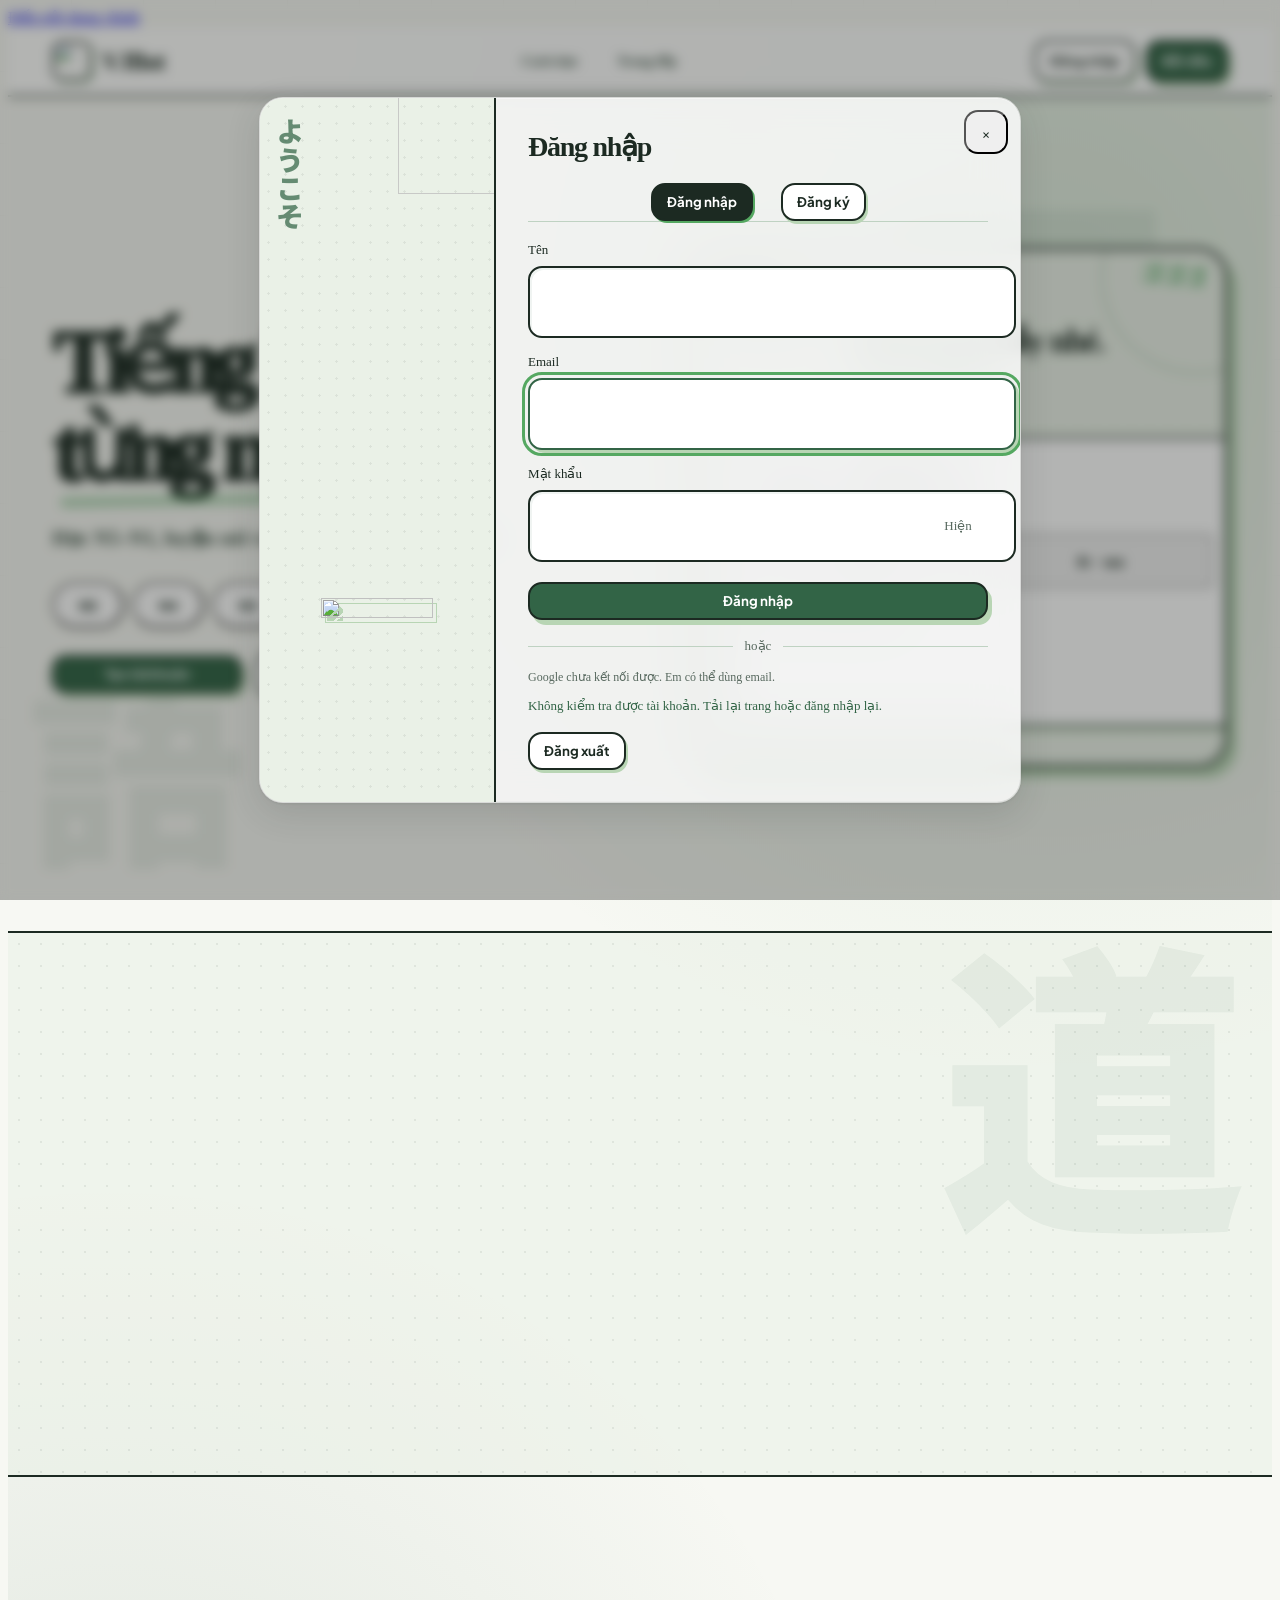
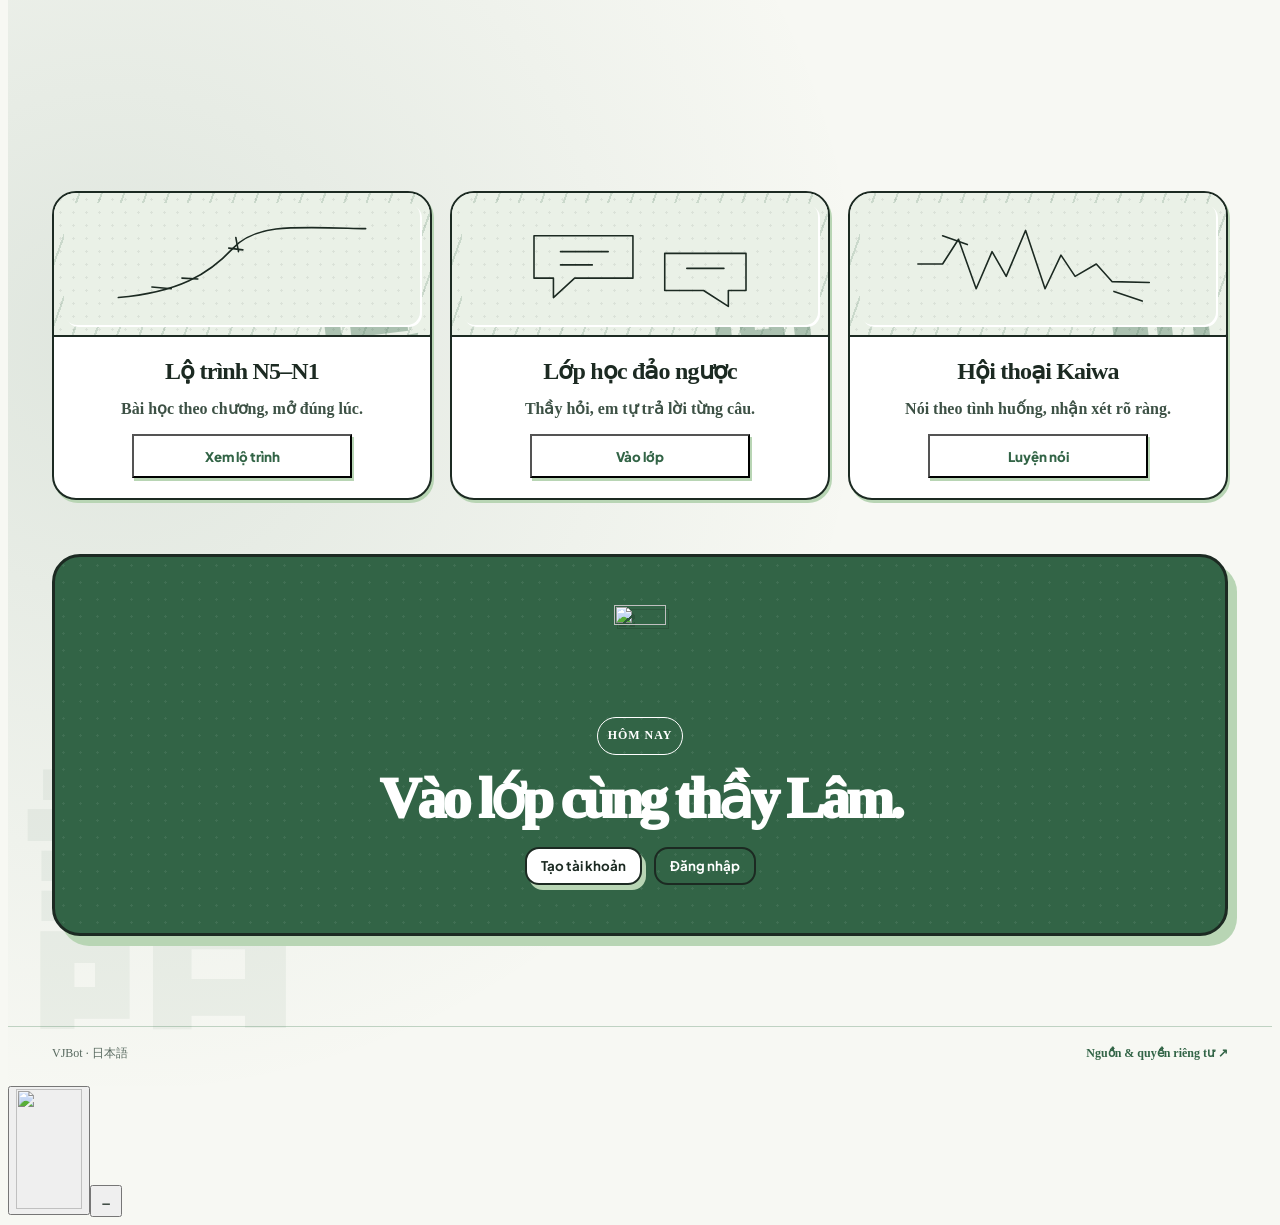
==== commit f67f6f65: "Compact bilingual voice settings and dialogs - Separate voice source, playback and Live editing with" ====
--- a/static/index.html
+++ b/static/index.html
@@ -895,10 +895,15 @@
 
               </section>
               <section class="settings-card ai-settings-card" id="settings-sound-card">
-                <header class="card-head"><h2 class="card-title">Âm thanh</h2><div class="sound-toggle"><span id="sound-toggle-label">Âm báo khi học</span><button type="button" class="stage-btn" id="btn-toggle-sound-setting" aria-labelledby="sound-toggle-label btn-toggle-sound-setting" aria-pressed="true">Đang bật</button></div></header>
-                <details class="ai-disclosure" id="speech-legacy-settings" name="sound-voice-settings">
-                  <summary><span class="sound-heading">Giọng mặc định<small>Tài khoản, model và nghe thử</small></span></summary>
-                  <div class="ai-voice-controls sound-stack">
+                <header class="card-head">
+                  <div class="sound-header"><h2 class="card-title">Âm thanh</h2><span class="status-pill" id="voice-v2-active" role="status">Đang dùng: Giọng mặc định</span></div>
+                  <div class="sound-toggle"><span id="sound-toggle-label">Âm báo khi học</span><button type="button" class="stage-btn" id="btn-toggle-sound-setting" aria-labelledby="sound-toggle-label btn-toggle-sound-setting" aria-pressed="true">Đang bật</button></div>
+                </header>
+                <div class="sound-tabs" role="tablist" aria-label="Nguồn giọng đọc">
+                  <button type="button" role="tab" id="voice-v2-bilingual-tab" aria-controls="voice-v2-settings" aria-selected="true">Giọng song ngữ &amp; Live</button>
+                  <button type="button" role="tab" id="voice-v2-default-tab" aria-controls="speech-legacy-settings" aria-selected="false" tabindex="-1">Giọng mặc định</button>
+                </div>
+                <div class="ai-voice-controls sound-stack sound-panel" id="speech-legacy-settings" role="tabpanel" aria-labelledby="voice-v2-default-tab" hidden>
                   <p id="speech-managed-summary" class="ai-field-hint" hidden>OpenAI quản trị · gpt-4o-mini-tts · alloy · Tự động dùng cấu hình máy chủ. <a href="#settings/admin">Model văn bản &amp; GPT-Live ↗</a></p>
                   <div class="sound-fields">
                   <div class="sound-stack speech-account-field">
@@ -915,8 +920,10 @@
                   <div class="settings-inline-actions speech-key-links"><span>Lấy khóa:</span><a class="settings-link" href="https://aistudio.google.com/api-keys" target="_blank" rel="noopener noreferrer">Gemini ↗</a><a class="settings-link" href="https://platform.openai.com/api-keys" target="_blank" rel="noopener noreferrer">OpenAI ↗</a><a class="settings-link" href="https://console.mistral.ai/api-keys" target="_blank" rel="noopener noreferrer">Mistral ↗</a></div>
                   <p id="speech-model-status" class="ai-field-hint" role="status"></p>
                   <div class="ai-voice-listen"><button type="button" class="stage-btn" id="speech-test" aria-describedby="speech-test-hint" disabled>Nghe thử</button><p id="speech-test-hint" class="ai-field-hint">Một yêu cầu âm thanh. Tốn hạn mức, có thể tính phí.</p></div>
-                  </div>
-                </details>
+                  <button type="button" class="stage-btn" id="voice-v2-use-default" aria-describedby="voice-v2-default-note" hidden>Dùng giọng mặc định</button>
+                  <p class="ai-field-hint" id="voice-v2-default-note" hidden>Thao tác này bỏ cấu hình song ngữ đã lưu nhưng không xóa kết nối.</p>
+                  <p class="ai-field-hint sound-status" id="voice-v2-default-status" role="status"></p>
+                </div>
                 <dialog id="speech-key-dialog" class="ai-add-dialog settings-dialog" aria-labelledby="speech-key-title" aria-describedby="speech-key-privacy">
                   <div class="ai-add-heading"><h2 id="speech-key-title">Thêm khóa giọng mặc định</h2></div>
                   <form id="speech-key-form" class="sound-stack" autocomplete="off" hidden>
@@ -931,55 +938,50 @@
                     <p id="speech-key-status" class="ai-field-hint" role="status"></p>
                   </form>
                 </dialog>
-                <details class="ai-disclosure" id="voice-v2-settings" name="sound-voice-settings">
-                  <summary><span class="sound-heading">Giọng song ngữ Nhật–Việt<small>Giọng cho từng ngôn ngữ và hội thoại trực tiếp</small></span></summary>
-                  <div class="sound-stack">
-                    <label for="voice-v2-source">Nguồn giọng đọc<select id="voice-v2-source" aria-describedby="voice-v2-source-hint"><option value="legacy">Giọng mặc định</option><option value="personal">Giọng song ngữ</option></select></label>
-                    <p class="ai-field-hint" id="voice-v2-source-hint">Chọn giọng mặc định sẽ bỏ cấu hình song ngữ đã lưu.</p>
-                    <div class="sound-stack" id="voice-v2-personal" hidden>
-                      <div class="sound-account">
-                        <details class="ai-voice-help">
-                          <summary>Thêm kết nối giọng nói</summary>
-                          <form class="sound-stack" id="voice-v2-account" autocomplete="off">
-                            <div class="sound-fields">
-                              <label for="voice-v2-kind">Nhà cung cấp<select id="voice-v2-kind"><option value="elevenlabs">ElevenLabs</option><option value="mistral">Mistral</option><option value="openai_compatible">OpenAI tùy chỉnh</option><option value="openai">OpenAI</option><option value="gemini">Gemini</option></select></label>
-                              <label for="voice-v2-name">Tên kết nối<input id="voice-v2-name" required maxlength="80"></label>
-                              <label for="voice-v2-key">Khóa API<input id="voice-v2-key" type="password" required minlength="8" maxlength="512" autocomplete="off" spellcheck="false" aria-describedby="voice-v2-key-hint"></label>
-                              <label for="voice-v2-storage">Nơi lưu<select id="voice-v2-storage" aria-describedby="voice-v2-key-hint"><option value="local">Thiết bị này</option><option value="server" disabled>Máy chủ</option></select></label>
-                              <label class="sound-full" for="voice-v2-url">URL API<input id="voice-v2-url" type="url" maxlength="200" placeholder="https://api.elevenlabs.io" aria-describedby="voice-v2-url-hint"></label>
-                            </div>
-                            <p class="ai-field-hint" id="voice-v2-url-hint">URL tùy chỉnh phải tương thích OpenAI và được người vận hành duyệt. Nhà cung cấp chính thức dùng URL mặc định nếu để trống.</p>
-                            <p class="ai-field-hint" id="voice-v2-key-hint">Văn bản và khóa được gửi đến nhà cung cấp đã chọn. Khóa được mã hóa ở nơi lưu; mã hóa không bảo vệ nếu trang hoặc trình duyệt bị xâm nhập. Chỉ dùng bản sao giọng nói mà em có quyền sử dụng.</p>
-                            <div class="ai-actions"><button type="submit" class="stage-btn">Lưu kết nối</button></div>
-                          </form>
-                        </details>
-                        <p class="ai-field-hint sound-status" id="voice-v2-account-status" role="status"></p>
+                <div class="sound-stack sound-panel" id="voice-v2-settings" role="tabpanel" aria-labelledby="voice-v2-bilingual-tab">
+                  <form class="sound-stack" id="voice-v2-routing">
+                    <div class="sound-tabs sound-tabs-secondary" role="tablist" aria-label="Cài đặt giọng song ngữ">
+                      <button type="button" role="tab" id="voice-v2-reading-tab" aria-controls="voice-v2-reading-settings" aria-selected="true">Giọng đọc</button>
+                      <button type="button" role="tab" id="voice-v2-live-tab" aria-controls="voice-v2-live-settings" aria-selected="false" tabindex="-1">Hội thoại trực tiếp</button>
+                    </div>
+                    <div class="sound-stack" id="voice-v2-reading-settings" role="tabpanel" aria-labelledby="voice-v2-reading-tab">
+                      <div class="sound-mode-row">
+                        <label for="voice-v2-mode">Cách chia giọng<select id="voice-v2-mode"><option value="single">Một giọng</option><option value="dual_same_api">Hai giọng · 1 kết nối</option><option value="dual_split_api">Hai giọng · 2 kết nối</option></select></label>
+                        <div class="settings-inline-actions"><button type="button" class="settings-link" id="voice-v2-add" aria-haspopup="dialog">+ Thêm kết nối</button><button type="button" class="settings-link settings-danger-action" id="voice-v2-remove" hidden>Xóa kết nối chính</button></div>
                       </div>
-                      <form class="sound-stack" id="voice-v2-routing">
-                        <label for="voice-v2-mode">Cách chia giọng<select id="voice-v2-mode"><option value="single">Một giọng</option><option value="dual_same_api">Hai giọng · 1 kết nối</option><option value="dual_split_api">Hai giọng · 2 kết nối</option></select></label>
-                        <p class="ai-field-hint">Có thể để trống ID model hoặc giọng nếu nhà cung cấp có mặc định.</p>
-                        <div id="voice-v2-slots"></div>
-                        <details class="ai-voice-help" id="voice-v2-live-settings">
-                          <summary>Hội thoại trực tiếp</summary>
-                          <div class="sound-stack">
-                            <label for="voice-v2-live-engine">Kiểu hội thoại<select id="voice-v2-live-engine"><option value="cascaded">Giọng song ngữ</option><option value="native">Kết nối trực tiếp gốc</option></select></label>
-                            <div class="sound-fields" id="voice-v2-live-options">
-                              <label for="voice-v2-live-turn">Cách thu micro<select id="voice-v2-live-turn"><option value="vad">Tự động nghe</option><option value="ptt">Bấm để nói</option></select></label>
-                              <label for="voice-v2-live-stt">Nguồn chép lời<select id="voice-v2-live-stt"><option value="chat">Kết nối trò chuyện</option><option value="voice">Kết nối giọng nói</option><option value="browser">Nhận diện của trình duyệt</option></select></label>
-                              <label for="voice-v2-live-stt-slot" id="voice-v2-live-stt-slot-field" hidden>Kết nối chép lời<select id="voice-v2-live-stt-slot"><option value="primary">Kết nối chính</option><option value="ja">Tiếng Nhật</option><option value="vi">Tiếng Việt</option></select></label>
-                              <label class="sound-full" for="voice-v2-live-barge"><input id="voice-v2-live-barge" type="checkbox" checked> Cho phép ngắt lời thầy</label>
-                            </div>
-                          </div>
-                        </details>
-                        <div class="sound-footer">
-                          <div class="ai-actions"><button type="submit" class="public-cta">Lưu cấu hình song ngữ</button><button type="button" class="stage-btn" id="voice-v2-preview" aria-describedby="voice-v2-preview-hint">Nghe thử song ngữ</button><button type="button" class="stage-btn" id="voice-v2-remove">Xóa kết nối chính</button></div>
-                          <p class="ai-field-hint" id="voice-v2-preview-hint">Nghe thử tạo âm thanh và có thể tính phí theo nhà cung cấp.</p>
-                        </div>
-                      </form>
-                    </div>
-                    <p class="ai-field-hint sound-status" id="voice-v2-status" role="status"></p>
-                  </div>
-                </details>
+                      <div id="voice-v2-slots"></div>
+                    </div>
+                    <div class="sound-fields" id="voice-v2-live-settings" role="tabpanel" aria-labelledby="voice-v2-live-tab" hidden>
+                      <label for="voice-v2-live-engine">Kiểu hội thoại<select id="voice-v2-live-engine"><option value="cascaded">Giọng song ngữ</option><option value="native">Kết nối trực tiếp gốc</option></select></label>
+                      <div class="sound-live-options" id="voice-v2-live-options">
+                        <label for="voice-v2-live-turn">Cách thu micro<select id="voice-v2-live-turn"><option value="vad">Tự động nghe</option><option value="ptt">Bấm để nói</option></select></label>
+                        <label for="voice-v2-live-stt">Nguồn chép lời<select id="voice-v2-live-stt"><option value="chat">Kết nối trò chuyện</option><option value="voice">Kết nối giọng nói</option><option value="browser">Nhận diện của trình duyệt</option></select></label>
+                        <label for="voice-v2-live-stt-slot" id="voice-v2-live-stt-slot-field" hidden>Kết nối chép lời<select id="voice-v2-live-stt-slot"><option value="primary">Kết nối chính</option><option value="ja">Tiếng Nhật</option><option value="vi">Tiếng Việt</option></select></label>
+                        <label class="sound-full" for="voice-v2-live-barge"><input id="voice-v2-live-barge" type="checkbox" checked> Cho phép ngắt lời thầy</label>
+                      </div>
+                    </div>
+                    <div class="sound-footer">
+                      <div class="settings-inline-actions"><button type="submit" class="public-cta">Lưu cấu hình</button><button type="button" class="stage-btn" id="voice-v2-preview" aria-describedby="voice-v2-preview-hint">Nghe thử</button></div>
+                      <p class="ai-field-hint" id="voice-v2-preview-hint">Nghe thử có thể tốn hạn mức hoặc tính phí.</p>
+                      <p class="ai-field-hint sound-status" id="voice-v2-status" role="status"></p>
+                    </div>
+                  </form>
+                </div>
+                <dialog id="voice-v2-account-dialog" class="ai-add-dialog settings-dialog" aria-labelledby="voice-v2-account-title" aria-describedby="voice-v2-key-hint">
+                  <div class="ai-add-heading"><h2 id="voice-v2-account-title">Thêm kết nối giọng nói</h2></div>
+                  <form class="sound-stack" id="voice-v2-account" autocomplete="off">
+                    <div class="sound-fields">
+                      <label for="voice-v2-kind">Nhà cung cấp<select id="voice-v2-kind"><option value="elevenlabs">ElevenLabs</option><option value="mistral">Mistral</option><option value="openai_compatible">OpenAI tùy chỉnh</option><option value="openai">OpenAI</option><option value="gemini">Gemini</option></select></label>
+                      <label for="voice-v2-name">Tên kết nối<input id="voice-v2-name" required maxlength="80"></label>
+                      <div class="ai-field"><label for="voice-v2-key">Khóa API</label><div class="auth-password-wrap"><input id="voice-v2-key" type="password" required minlength="8" maxlength="512" autocomplete="off" spellcheck="false" aria-describedby="voice-v2-key-hint"><button type="button" id="voice-v2-key-toggle" aria-pressed="false" aria-label="Hiện khóa API">Hiện</button></div></div>
+                      <label for="voice-v2-storage">Nơi lưu<select id="voice-v2-storage" aria-describedby="voice-v2-key-hint"><option value="local">Thiết bị này</option><option value="server" disabled>Máy chủ</option></select></label>
+                      <label class="sound-full" for="voice-v2-url" id="voice-v2-url-field" hidden>URL API đã được duyệt<input id="voice-v2-url" type="url" maxlength="200" placeholder="https://tts.example.com/v1" disabled></label>
+                    </div>
+                    <p class="ai-field-hint" id="voice-v2-key-hint">Văn bản và khóa được gửi đến nhà cung cấp. Khóa được mã hóa ở nơi lưu, nhưng vẫn có thể bị đọc nếu trang hoặc trình duyệt bị xâm nhập. Chỉ dùng bản sao giọng mà em có quyền sử dụng.</p>
+                    <div class="settings-inline-actions"><button type="submit" class="public-cta">Lưu kết nối</button><button type="button" class="stage-btn" id="voice-v2-account-cancel">Hủy</button></div>
+                    <p class="ai-field-hint sound-status" id="voice-v2-account-status" role="status"></p>
+                  </form>
+                </dialog>
                 <dialog id="voice-v2-confirm-dialog" class="ai-confirm-dialog" aria-labelledby="voice-v2-confirm-title" aria-describedby="voice-v2-confirm-description">
                   <form method="dialog">
                     <header><p class="ai-confirm-eyebrow">Âm thanh</p><h2 id="voice-v2-confirm-title">Xóa kết nối giọng nói</h2></header>
--- a/static/chrome-vfx.css
+++ b/static/chrome-vfx.css
@@ -112,6 +112,7 @@
 :root[data-theme=dark] #panel-settings :is(input:not([type=checkbox]),select,textarea){
   border-color:color-mix(in srgb,var(--line),var(--ink) 28%);
 }
+#panel-settings :is(input,textarea)::placeholder{color:var(--pencil);opacity:1}
 #panel-settings :is(input,select,textarea):focus,:root[data-theme=dark] #panel-settings :is(input,select,textarea):focus{border-color:var(--accent);box-shadow:none}
 #panel-settings :is(input,select,textarea,button,a,summary):focus-visible{outline:2px solid var(--accent);outline-offset:2px}
 #panel-settings label,#panel-settings legend{color:var(--pencil);font-size:13px;font-weight:700}
@@ -183,14 +184,34 @@
 #panel-settings #settings-sound-card .sound-fields .settings-link{justify-self:start}
 #panel-settings #settings-sound-card .speech-key-links{font-size:14px;color:var(--pencil)}
 #panel-settings #settings-sound-card .ai-voice-controls:has(#speech-managed-summary:not([hidden]))>:is(.sound-fields,#ai-oauth-voice-hint,.speech-key-links){display:none}
-#panel-settings .setting-toggle-row{
-  display:flex;align-items:center;justify-content:space-between;gap:16px;margin-top:14px;padding:16px;border:2px solid var(--border-dark);border-radius:16px;background:var(--surface-2);
-}
-#panel-settings .setting-toggle-row strong{font-size:15px;font-weight:900}
-
-/* Sound settings: keep connection setup and live controls out of the main route. */
-#settings-sound-card .sound-heading{display:grid;gap:3px;font-size:16px;line-height:1.35}
-#settings-sound-card .sound-heading small{color:var(--pencil);font-size:13px;font-weight:500}
+
+/* Sound switches view without changing the active voice route. */
+#settings-sound-card :is(.sound-header,.sound-mode-row){display:flex;flex-wrap:wrap;align-items:center;gap:8px 12px}
+#settings-sound-card .sound-mode-row{align-items:end;justify-content:space-between}
+#settings-sound-card .sound-mode-row>label{flex:1 1 11rem;max-width:18rem}
+#settings-sound-card .sound-header .status-pill{border:0;box-shadow:none;color:var(--ink);font-weight:700;white-space:normal}
+#settings-sound-card .sound-tabs{display:grid;grid-template-columns:repeat(2,minmax(0,1fr));gap:4px;margin-bottom:12px;padding:4px;border-radius:12px;background:var(--surface-2)}
+#settings-sound-card .sound-tabs-secondary{margin:0;background:none;border-bottom:1px solid var(--line);border-radius:0;padding:0 0 4px}
+#settings-sound-card [role=tab]{min-height:44px;border:1px solid transparent;border-radius:9px;background:none;color:var(--pencil);padding:6px;font:inherit;font-size:14px;font-weight:700;cursor:pointer}
+#settings-sound-card [role=tab][aria-selected=true]{border-color:var(--accent);background:var(--sheet);color:var(--ink)}
+#settings-sound-card #voice-v2-account-dialog :is(.ai-field,.ai-add-heading){margin:0}
+#settings-sound-card #voice-v2-key-toggle{color:var(--pencil)}
+#settings-sound-card #voice-v2-use-default{justify-self:start}
+#settings-sound-card .sound-panel{padding-block:4px}
+#settings-sound-card .sound-mode-row [hidden],#settings-sound-card [role=tabpanel][hidden]{display:none}
+#settings-sound-card .sound-ids,#settings-sound-card .sound-slot-header{display:grid;grid-template-columns:repeat(2,minmax(0,1fr));gap:10px;align-items:end}
+#settings-sound-card .sound-slot-header{grid-template-columns:minmax(0,1fr);margin-bottom:8px}
+#settings-sound-card .sound-slot-header:has(>button:not([hidden])){grid-template-columns:minmax(0,1fr) auto}
+#settings-sound-card .sound-slot-header:has(>button:not([hidden])+button:not([hidden])){grid-template-columns:minmax(0,1fr) auto auto}
+#settings-sound-card .sound-tuning{margin-top:4px}
+#settings-sound-card .sound-tuning>summary{color:var(--pencil);font-size:13px;padding:0;min-height:44px}
+#settings-sound-card .sound-tuning>div{padding-block:4px 8px}
+#settings-sound-card #voice-v2-slots>[data-compact=true]{border:0;padding:0}
+#settings-sound-card #voice-v2-slots>[data-compact=true]>legend{position:absolute;width:1px;height:1px;padding:0;overflow:hidden;clip-path:inset(50%)}
+#settings-sound-card #voice-v2-slots>[data-compact=true] .sound-slot-header{margin:0}
+#settings-sound-card #voice-v2-live-settings{grid-template-columns:repeat(auto-fit,minmax(min(100%,19rem),1fr));align-items:end}
+#settings-sound-card .sound-live-options:not([hidden]){display:contents}
+#settings-sound-card :is(.sound-ids,.sound-slot-header,.sound-tuning)[hidden]{display:none}
 #settings-sound-card details>summary{margin:0;min-height:48px}
 #settings-sound-card details>summary:focus-visible{outline-offset:-4px}
 #settings-sound-card .sound-stack{display:grid;gap:12px;min-width:0}
@@ -199,23 +220,20 @@
 #settings-sound-card .ai-voice-controls .ai-section-heading{margin:0}
 #settings-sound-card .ai-voice-help{margin:0;border-width:1px;border-radius:12px}
 #settings-sound-card :is(.ai-disclosure,.ai-voice-help)>:is(div,form){border-top:1px solid var(--line)}
-#settings-sound-card #voice-v2-account{padding:14px 16px}
 #settings-sound-card .sound-fields{display:grid;grid-template-columns:repeat(auto-fit,minmax(min(100%,13rem),1fr));align-items:end;gap:10px 12px}
 #settings-sound-card .sound-full{grid-column:1/-1}
 #settings-sound-card label{display:grid;gap:5px;min-width:0;line-height:1.4}
 #settings-sound-card :is(input,select){font-weight:600}
 #settings-sound-card label:has(>input[type=checkbox]){display:flex;align-items:center;gap:9px;min-height:44px;cursor:pointer}
 #settings-sound-card input[type=checkbox]{width:18px;height:18px;min-height:0;margin:0;flex:none;accent-color:var(--accent)}
-#settings-sound-card :is(#voice-v2-source,#voice-v2-mode,#voice-v2-live-engine){max-width:24rem}
-#settings-sound-card #voice-v2-personal{container-type:inline-size}
 #settings-sound-card #voice-v2-slots{display:grid;grid-template-columns:minmax(0,1fr);gap:12px}
+#settings-sound-card #voice-v2-reading-settings{container-type:inline-size}
 @container (min-width:34rem){
   #settings-sound-card #voice-v2-slots{grid-template-columns:repeat(2,minmax(0,1fr))}
   #settings-sound-card #voice-v2-slots>fieldset:first-child{grid-column:1/-1}
 }
-#settings-sound-card #voice-v2-slots>fieldset{min-inline-size:0;margin:0;padding:10px 12px 12px;border:1px solid var(--line);border-radius:12px}
+#settings-sound-card #voice-v2-slots>fieldset{align-self:start;min-inline-size:0;margin:0;padding:8px 12px 4px;border:1px solid var(--line);border-radius:12px}
 #settings-sound-card #voice-v2-slots legend{padding:0 5px;color:var(--ink);font-size:14px}
-#settings-sound-card #voice-v2-slots>fieldset>.stage-btn{margin-top:10px}
 #panel-settings #settings-sound-card .ai-actions{justify-content:flex-start;margin:0;gap:8px}
 #panel-settings #settings-sound-card .ai-actions>*{min-width:0;white-space:normal}
 #settings-sound-card .sound-footer{display:grid;gap:8px;padding-top:12px;border-top:1px solid var(--line)}
@@ -224,15 +242,13 @@
 :root[data-theme=dark] #panel-settings :is(#ai-remove,#voice-v2-remove){color:color-mix(in srgb,var(--warn) 45%,var(--ink))}
 #settings-sound-card .sound-status:empty{display:block;height:0}
 #settings-sound-card .sound-status:not(:empty){padding:8px 10px;border-left:2px solid var(--accent);background:var(--surface-2);overflow-wrap:anywhere}
-#settings-sound-card .sound-account .sound-status:not(:empty){margin-top:8px}
+#settings-sound-card #voice-v2-account-status:empty{margin-top:-12px}
 @media(max-width:600px){
-  #settings-sound-card :is(.ai-disclosure,.ai-voice-help)>div,#settings-sound-card #voice-v2-account{padding-inline:12px}
+  #settings-sound-card .sound-slot-header{gap:6px}
+  #settings-sound-card .sound-slot-header button{font-size:12px}
   #settings-sound-card select{padding-inline:8px}
 }
-@media (360px <= width <= 600px){
-  #settings-sound-card #voice-v2-slots .sound-fields{grid-template-columns:repeat(2,minmax(0,1fr))}
-  #settings-sound-card #voice-v2-slots label:has(>:is(select,input[type=number])){grid-column:1/-1}
-}
+@media(max-width:359px){#settings-sound-card .sound-ids{grid-template-columns:1fr}}
 
 #panel-settings .danger-card{border-color:var(--warn)!important;background:linear-gradient(180deg,var(--sheet),color-mix(in srgb,var(--warn) 7%,var(--sheet)))!important}
 #panel-settings .danger-card .card-title,#panel-settings .delete-account-btn{color:var(--warn)!important}
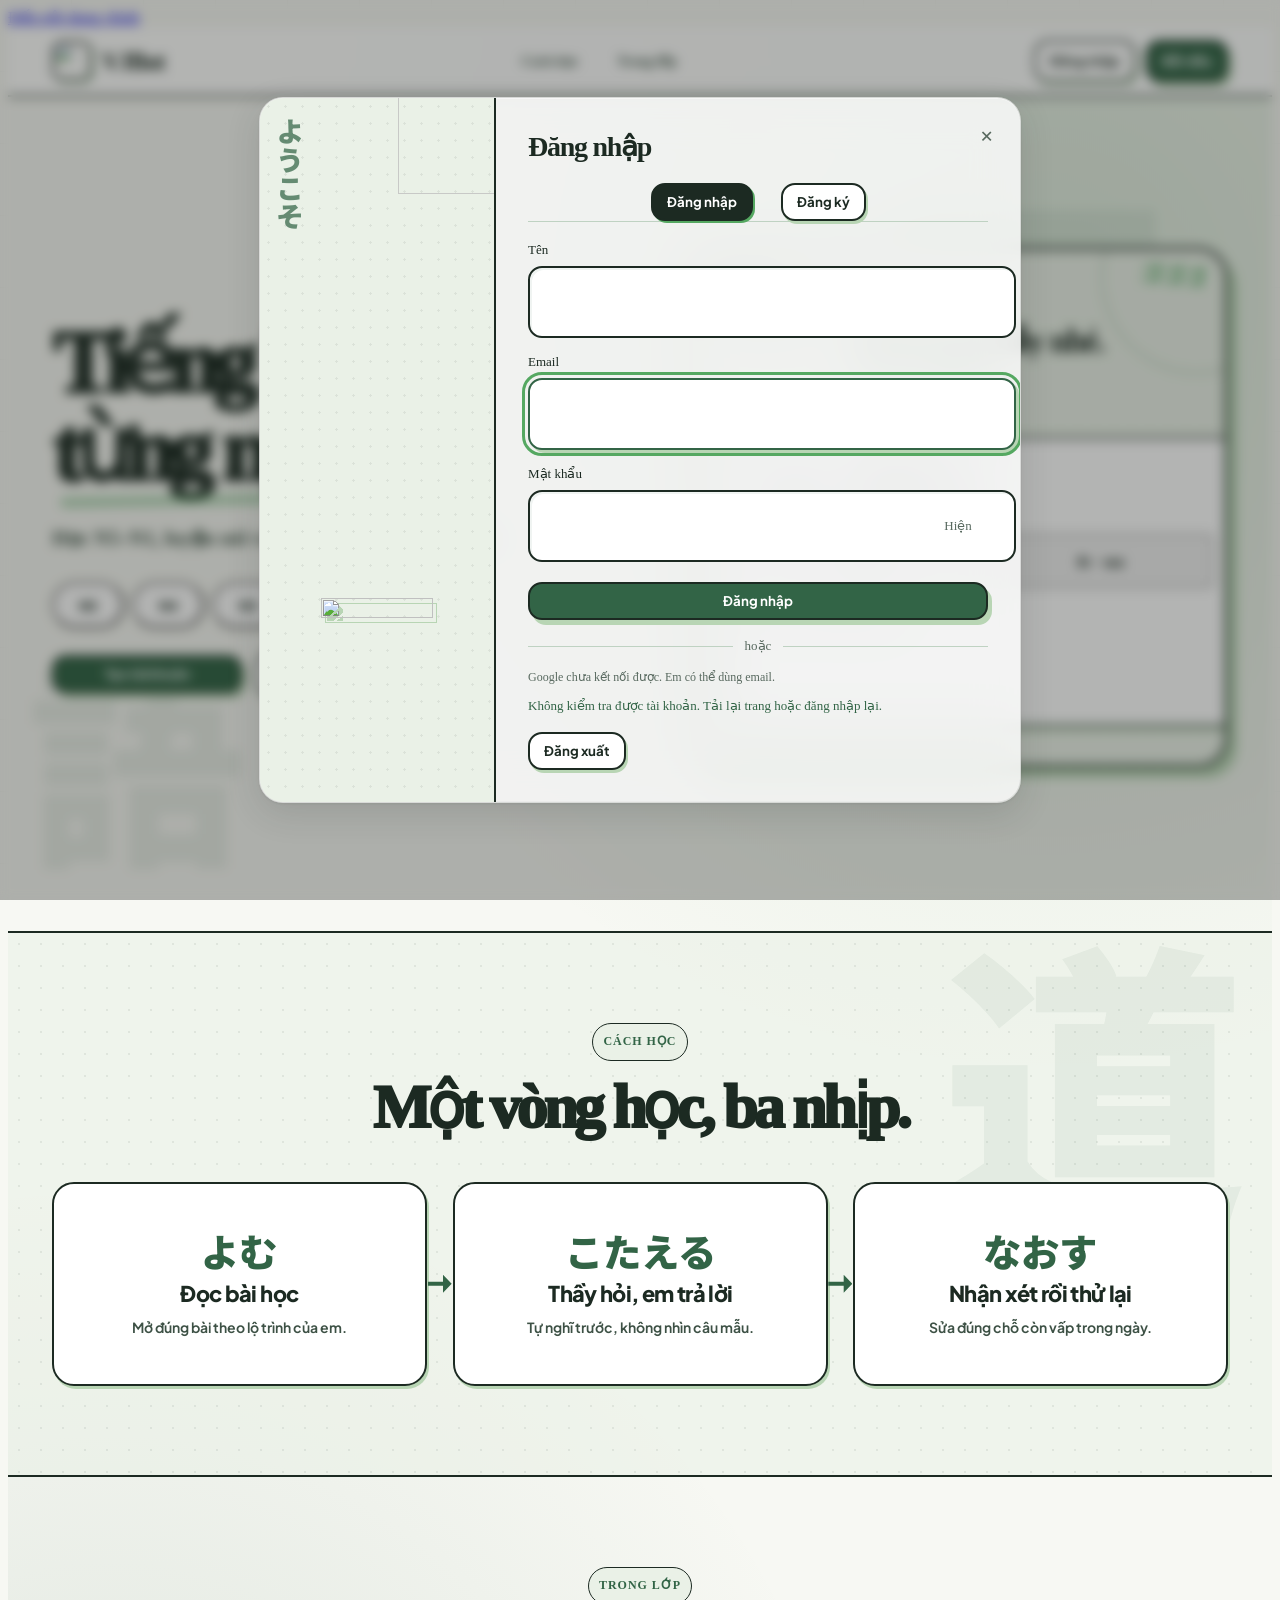
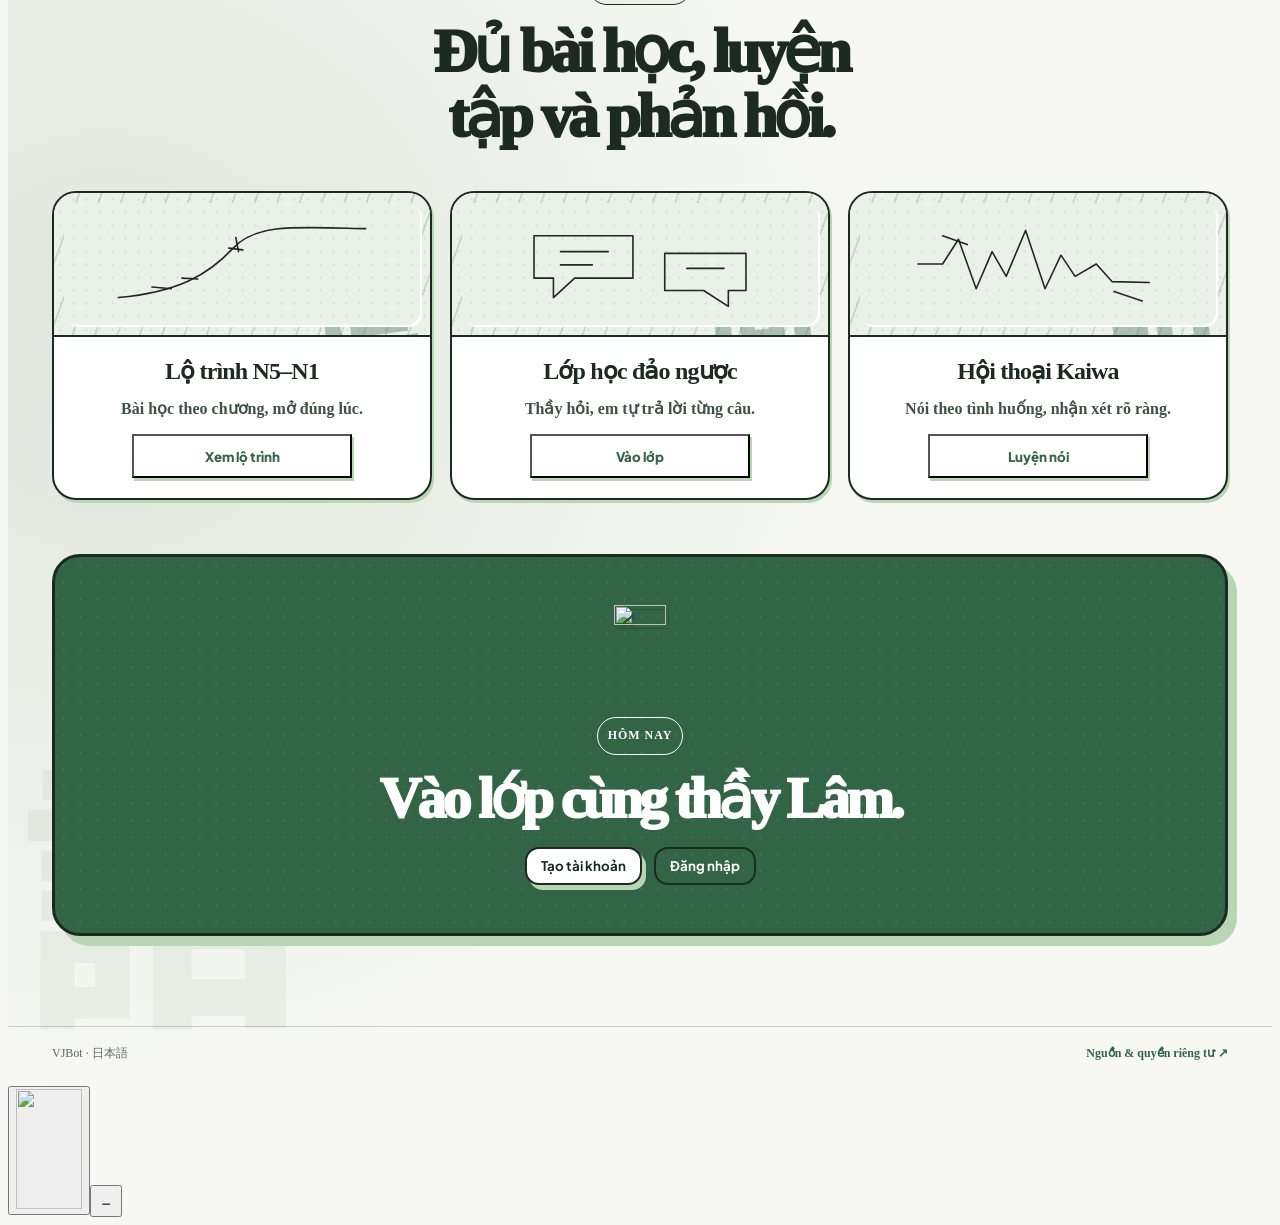
==== commit 250d124b: "fix(settings): preserve scanned models on edit cancel and address PR review" ====
--- a/static/index.html
+++ b/static/index.html
@@ -775,7 +775,7 @@
               </section>
               <section class="settings-card ai-settings-card" id="ai-card">
                 <header class="card-head"><h2 class="card-title">Kết nối AI</h2></header>
-                <p id="ai-source" class="ai-source" role="status"></p>
+                <p id="ai-source" class="ai-source" role="status" hidden></p>
                 <section class="ai-current" aria-label="Kết nối trò chuyện hiện tại">
                   <div class="ai-current-heading"><span class="ai-current-dot" aria-hidden="true"></span><span class="status-pill" id="ai-pill" data-state="none">Chưa chọn kết nối</span></div>
                   <strong id="ai-current-model">Chọn một kết nối để bắt đầu</strong>
@@ -784,8 +784,10 @@
                 </section>
                 <div class="settings-connection-grid">
                 <div class="ai-saved-connections">
-                  <div class="settings-control-head"><label for="ai-profile-list">Kết nối AI cá nhân</label></div>
-                  <select id="ai-profile-list" aria-describedby="ai-profile-hint"><option value="">Chọn kết nối đã lưu</option></select>
+                  <div class="settings-control-head">
+                    <label for="ai-profile-list">Kết nối AI cá nhân</label>
+                    <select id="ai-profile-list" aria-describedby="ai-profile-hint"><option value="">Chọn kết nối đã lưu</option></select>
+                  </div>
                   <div class="settings-inline-actions"><button type="button" class="settings-link" id="ai-add-connection" aria-haspopup="dialog">+ Thêm</button><button type="button" class="settings-link" id="ai-edit-connection" hidden>Sửa kết nối</button></div>
                   <p class="ai-field-hint" id="ai-profile-hint" hidden></p>
                   <p id="ai-connection-status" class="ai-field-hint" role="status"></p>
@@ -821,9 +823,8 @@
                 </section>
                 <form id="ai-form" class="ai-form" autocomplete="off">
                   <div class="settings-chat-model">
-                    <h3>Model trò chuyện</h3>
-                    <p class="ai-field-hint settings-no-model">Chưa có model đã kiểm tra.</p>
-                    <label id="ai-models" hidden>Model đã kiểm tra<select id="ai-model-list" aria-describedby="ai-selection-hint" disabled></select></label>
+                    <label id="ai-models" hidden>Model trò chuyện<select id="ai-model-list" aria-describedby="ai-selection-hint" disabled></select></label>
+                    <div class="settings-model-empty"><span>Model trò chuyện</span><p class="ai-field-hint settings-no-model">Chưa có model đã kiểm tra.</p></div>
                     <input id="ai-model" type="hidden" maxlength="100">
                     <p class="ai-field-hint" id="ai-selection-hint">Chỉ liệt kê model đã thử. Tình trạng có thể thay đổi.</p>
                     <div class="settings-inline-actions"><button type="button" class="settings-link" id="ai-fetch-models" aria-controls="ai-api-scan">Quét model</button><button type="submit" class="public-cta" id="ai-save" disabled hidden>Lưu model</button></div>
@@ -841,7 +842,7 @@
                     </div>
                   </details>
                 </form>
-                <p class="ai-field-hint settings-connect-empty">Chọn hoặc thêm kết nối để cài đặt model trò chuyện.</p>
+                <div class="settings-model-empty settings-connect-empty"><span>Model trò chuyện</span><p class="ai-field-hint settings-no-model">Chưa có kết nối để chọn model.</p></div>
                 </div>
                 </div>
                   <dialog id="ai-edit-dialog" class="ai-add-dialog settings-dialog" aria-labelledby="ai-api-editor-title" aria-describedby="ai-edit-description">
@@ -900,15 +901,17 @@
                   <div class="sound-toggle"><span id="sound-toggle-label">Âm báo khi học</span><button type="button" class="stage-btn" id="btn-toggle-sound-setting" aria-labelledby="sound-toggle-label btn-toggle-sound-setting" aria-pressed="true">Đang bật</button></div>
                 </header>
                 <div class="sound-tabs" role="tablist" aria-label="Nguồn giọng đọc">
-                  <button type="button" role="tab" id="voice-v2-bilingual-tab" aria-controls="voice-v2-settings" aria-selected="true">Giọng song ngữ &amp; Live</button>
+                  <button type="button" role="tab" id="voice-v2-bilingual-tab" aria-controls="voice-v2-settings" aria-selected="true">Giọng song ngữ</button>
                   <button type="button" role="tab" id="voice-v2-default-tab" aria-controls="speech-legacy-settings" aria-selected="false" tabindex="-1">Giọng mặc định</button>
                 </div>
                 <div class="ai-voice-controls sound-stack sound-panel" id="speech-legacy-settings" role="tabpanel" aria-labelledby="voice-v2-default-tab" hidden>
                   <p id="speech-managed-summary" class="ai-field-hint" hidden>OpenAI quản trị · gpt-4o-mini-tts · alloy · Tự động dùng cấu hình máy chủ. <a href="#settings/admin">Model văn bản &amp; GPT-Live ↗</a></p>
                   <div class="sound-fields">
                   <div class="sound-stack speech-account-field">
-                    <div id="speech-account-controls"><label for="speech-profile">Tài khoản giọng nói</label></div>
-                    <select id="speech-profile" aria-describedby="ai-oauth-voice-hint speech-model-status"><option value="">Chọn tài khoản giọng nói đã lưu</option></select>
+                    <div class="sound-control-stack">
+                      <div id="speech-account-controls"><label for="speech-profile">Tài khoản giọng nói</label></div>
+                      <select id="speech-profile" aria-describedby="ai-oauth-voice-hint speech-model-status"><option value="">Chọn tài khoản giọng nói đã lưu</option></select>
+                    </div>
                     <button type="button" class="settings-link" id="speech-key-add" aria-haspopup="dialog" aria-expanded="false" aria-controls="speech-key-dialog">+ Thêm khóa</button>
                   </div>
                   <div class="sound-stack" id="speech-personal-setup">
--- a/static/surfaces.css
+++ b/static/surfaces.css
@@ -0,0 +1,247 @@
+/* Surfaces: one set of cards, dialogs, pills and lesson blocks shared by every screen. Loaded after the older layers. */
+:root{
+  --r-1:6px;--r-2:12px;
+  --surface:var(--paper-card,#fffdf7);--surface-2:#f3efe4;
+  --ok:#2f6b4f;--ok-bg:#e3eee6;--warn:#b42318;--warn-bg:#fbe9e6;
+  --muted:var(--study-muted,#716e63);
+}
+
+/* Settings */
+.settings-layout{max-width:980px;margin:0 auto;padding:0;display:grid;grid-template-columns:200px minmax(0,1fr);column-gap:32px;align-items:start}
+.settings-layout>h1{grid-column:1/-1;margin:0 0 20px}
+.settings-nav{position:sticky;top:76px;display:grid;gap:2px}
+.settings-nav button{min-height:44px;padding:0 14px;border:0;border-radius:var(--r-1);background:none;color:var(--muted);font:inherit;font-size:14px;text-align:left;cursor:pointer}
+.settings-nav button[aria-current=true]{background:var(--surface-2);color:var(--ink);font-weight:600}
+.settings-stack{display:grid;gap:16px;min-width:0}
+.settings-card{margin:0;padding:24px;background:var(--surface);border:1px solid var(--line);border-radius:var(--r-2);scroll-margin-top:76px}
+.card-head{display:flex;align-items:center;justify-content:space-between;gap:12px;margin:0 0 16px}
+.card-title{margin:0;font-size:16px;font-weight:600;letter-spacing:-.01em}
+.card-desc{margin:0 0 16px;font-size:14px;color:var(--muted)}
+.card-actions{display:flex;flex-wrap:wrap;gap:8px}.card-actions .stage-btn,.card-actions .delete-account-btn{min-height:44px}
+.status-pill{display:inline-flex;align-items:center;gap:6px;padding:3px 10px;border:1px solid var(--line);border-radius:99px;background:var(--surface-2);color:var(--muted);font-size:12px;white-space:nowrap}
+.status-pill[data-state=ok]{background:var(--ok-bg);border-color:var(--c-b9d4c3,#b9d4c3);color:var(--ok)}
+.status-pill[data-state=ok]::before{content:"";width:6px;height:6px;border-radius:50%;background:currentColor}
+.status-pill[data-state=error]{background:var(--warn-bg);border-color:var(--c-efb8b0,#efb8b0);color:var(--warn)}
+.account-row{display:flex;align-items:center;gap:14px;margin-bottom:16px}
+.account-initial{flex:none;width:44px;height:44px;display:grid;place-items:center;border-radius:50%;background:var(--study-accent,var(--c-38594c,#38594c));color:var(--c-ffffff,#fff);font-weight:700;font-size:18px}
+.account-who{display:grid;min-width:0;flex:1}.account-who strong{font-size:15px}.account-who span{font-size:13px;color:var(--muted);overflow:hidden;text-overflow:ellipsis;white-space:nowrap}
+.segmented{display:inline-grid;grid-auto-flow:column;gap:4px;padding:4px;background:var(--surface-2);border:1px solid var(--line);border-radius:10px;justify-self:start;max-width:100%}
+.segmented button{min-height:40px;padding:0 14px;border:0;border-radius:var(--r-1);background:none;color:var(--muted);font:inherit;font-size:13px;cursor:pointer;white-space:nowrap}
+.segmented button[aria-pressed=true]{background:var(--surface);color:var(--ink);font-weight:600;box-shadow:var(--elev-1,0 1px 2px rgba(41,40,35,.08))}
+.model-chips{display:flex;flex-wrap:wrap;gap:6px;margin-top:-6px}.model-chips:empty{display:none}
+.model-chips button{min-height:32px;padding:0 10px;border:1px solid var(--line);border-radius:99px;background:var(--surface);color:var(--muted);font:12px var(--font-mono,monospace);cursor:pointer}
+.ai-form{max-width:none;gap:24px}
+.ai-settings-card .card-head{align-items:flex-start;margin-bottom:20px}
+.ai-settings-card .card-title{font-size:28px;font-weight:650;letter-spacing:-.035em}
+.ai-settings-card .status-pill{max-width:100%;white-space:normal;overflow-wrap:anywhere;background:none;border:0;padding:0;font-size:14px;color:var(--ink)}
+.ai-intro{max-width:42ch;margin:6px 0 0;color:var(--muted);font-size:14px;line-height:1.6}
+.ai-source{margin:0 0 12px;font-size:13px;color:var(--muted)}.ai-source:empty{display:none}
+.ai-step{display:grid;gap:14px;min-width:0;margin:0;padding:24px 0 0;border:0;border-top:1px solid var(--line)}
+.ai-step legend{padding:0 12px 0 0;color:var(--ink);font-size:15px;font-weight:600;line-height:1.5}
+.ai-step-number{display:inline-grid;place-items:center;width:28px;height:28px;margin-right:8px;border:1px solid var(--line);border-radius:50%;background:var(--surface-2);color:var(--muted);font-size:11px;font-variant-numeric:tabular-nums}
+.ai-field{display:grid;gap:6px}
+.ai-step-description,.ai-field-hint{margin:0;font-size:14px;line-height:1.6;color:var(--muted)}
+.ai-field-hint:empty{display:none}
+#voice-v2-slots .ai-field-hint[role="status"]:empty{display:block;position:absolute;width:1px;height:1px;overflow:hidden;clip-path:inset(50%)}
+.ai-step label{font-weight:500}
+.ai-step input,.ai-step select{border-radius:var(--r-1)}
+.ai-settings-card .segmented{width:100%;justify-self:stretch}
+.ai-settings-card .segmented button{min-height:44px}
+.ai-settings-card :is(button,summary){min-height:48px}
+.ai-settings-card :is(input,select,button,summary):focus-visible{outline:3px solid var(--study-accent,var(--c-38594c,#38594c));outline-offset:3px}
+.ai-settings-card .ai-load-button{border-color:var(--study-accent,var(--c-38594c,#38594c));color:var(--study-accent,var(--c-38594c,#38594c));font-weight:600}
+.ai-settings-card .auth-password-wrap>button{top:0;bottom:0;min-height:44px}
+body[data-page=settings] #lam-walker{display:none}
+#ai-model-status{margin:0;font-size:13px;line-height:1.65;overflow-wrap:anywhere}#ai-model-status:empty,#ai-status:empty{display:none}
+#ai-load-progress{width:100%;height:6px;accent-color:var(--study-accent,#38594c)}
+.ai-step .ai-recheck{display:flex;align-items:center;gap:10px;min-height:44px;margin:0;cursor:pointer}
+.ai-step .ai-recheck input{width:20px;height:20px;min-height:20px;flex:none;margin:0;padding:0;accent-color:var(--study-accent,#38594c)}
+.ai-connection-footer{display:flex;align-items:center;justify-content:space-between;gap:14px;padding-top:16px;border-top:1px solid var(--line);font-size:12px;line-height:1.6;color:var(--muted)}
+.ai-connection-footer .stage-btn{flex-shrink:0;color:var(--warn)}
+#ai-status:not(:empty),#admin-status:not(:empty){padding:10px 12px;border-radius:var(--r-1);background:var(--surface-2);color:var(--ink)}
+.ai-saved-connections{display:grid;gap:12px;margin:24px 0 20px}.ai-section-title{margin:0 0 4px;font-size:20px;font-weight:650}.ai-section-heading{display:flex;align-items:center;justify-content:space-between;gap:16px}.ai-section-heading>label{font-weight:600;font-size:16px}.ai-saved-connections select{width:100%;min-width:0;min-height:48px;background:var(--surface);font-size:16px}.ai-saved-connections button,.ai-settings-card .ai-actions button{min-height:48px}.ai-saved-connections [role=status]{margin:0;font-size:14px}.ai-saved-connections [role=status]:empty{display:none}
+.ai-profile-fields{display:grid;grid-template-columns:1fr 1fr;gap:14px}.ai-profile-fields label{display:grid;gap:6px;min-width:0}
+@media(max-width:600px){.ai-profile-fields{grid-template-columns:1fr}.ai-saved-connections .ai-actions>*{flex:1}.ai-settings-card .ai-actions{flex-wrap:wrap}.ai-usage-models li{gap:6px}}
+.ai-settings-card .ai-step{padding-top:16px;gap:12px}.ai-settings-card details>summary{cursor:pointer;display:flex;align-items:center;font-weight:600;gap:12px}.ai-settings-card details[open]>summary{margin-bottom:16px}.ai-settings-card details .ai-profile-fields{margin-bottom:12px}.ai-settings-card :is(input:not([type=checkbox]),select){width:100%;min-width:0;min-height:48px;padding:10px 12px;border:1px solid var(--ai-control-line);border-radius:8px;background:var(--surface);font:inherit;font-size:16px;color:var(--ink)}.ai-settings-card details .ai-field{margin-top:12px}
+.ai-voice-controls{display:grid;gap:16px;padding-top:8px}.ai-voice-controls label{display:grid;gap:8px;min-width:0;font-size:15px;font-weight:600}.ai-voice-controls .ai-voice-connect{display:flex}.ai-voice-connect>label{font-size:16px}.ai-voice-listen{display:flex;align-items:center;flex-wrap:wrap;gap:12px 16px}.ai-voice-listen p{flex:1 1 200px;max-width:34ch}
+.ai-voice-controls .ai-actions{gap:8px;flex-wrap:wrap}.ai-voice-controls .ai-actions>*{min-height:44px}.ai-voice-controls a.stage-btn{display:inline-flex;align-items:center;text-decoration:none}.ai-voice-form{display:grid;gap:16px;padding:20px;border:1px solid var(--line);border-radius:12px;background:var(--surface-2)}.ai-voice-form[hidden]{display:none}.ai-voice-form p{margin:0}.ai-voice-options{display:grid;gap:16px;padding:16px;background:var(--surface-2);border-radius:10px}.ai-voice-help>summary{min-height:44px;font-size:15px;color:var(--study-accent,var(--c-38594c,#38594c))}.ai-voice-controls>p[role=status]:not(:empty){padding:12px 16px;border-left:3px solid var(--study-accent,var(--c-38594c,#38594c));background:var(--surface-2)}
+#ai-oauth-panel[hidden],#ai-form[hidden]{display:none}#ai-oauth-panel code{display:block;overflow-wrap:anywhere;font-size:12px}
+.ai-usage{padding:16px 20px;border:1px solid var(--line);border-radius:12px;background:var(--surface-2);min-width:0}.ai-usage[hidden]{display:none}.ai-usage h3{font-size:15px;font-weight:600;margin:0}.ai-usage .ai-actions{justify-content:space-between;align-items:center;gap:8px}.ai-usage-models{display:grid;gap:16px;list-style:none;padding:0 8px 0 0;margin:16px 0;max-height:260px;overflow-y:auto;overscroll-behavior:contain}.ai-usage-models li{display:grid;gap:6px;overflow-wrap:anywhere;border-top:1px solid var(--line);padding-top:12px}.ai-usage-models span{font-size:14px;color:var(--ink)}.ai-usage-models:focus-visible{outline:2px solid var(--ink);outline-offset:3px}
+#ai-oauth-usage-overview{font-size:28px;font-weight:650;letter-spacing:-.035em;line-height:1.2;margin:8px 0 12px;font-variant-numeric:tabular-nums}.ai-quota-details>summary{font-size:14px;color:var(--study-accent,var(--c-38594c,#38594c))}.ai-section-label{display:block;margin-bottom:10px;font-size:16px;font-weight:600}
+.ai-settings-card :is(#ai-form,#ai-oauth-panel){display:grid;gap:16px}.ai-settings-card #ai-form>.ai-step:first-child{border:0;padding-top:0}.ai-settings-card .ai-disclosure{padding:0;border:0;border-top:1px solid var(--line);border-radius:0;background:none}.ai-settings-card .ai-disclosure>summary{min-height:52px;font-size:15px;color:var(--ink)}.ai-settings-card .ai-voice-disclosure{margin-top:24px;padding-top:12px}.ai-settings-card .ai-voice-disclosure>summary{font-size:20px;font-weight:650}
+#ai-oauth-status{font-size:14px;color:var(--muted);margin:0;overflow-wrap:anywhere}#ai-oauth-status:empty{display:none}#ai-oauth-selection{padding:0}#ai-oauth-voice-hint{margin:0}#ai-oauth-disconnect{color:var(--warn)}#ai-oauth-manage .ai-actions{margin-top:12px}
+.ai-settings-card :is(#ai-form,#ai-oauth-panel)[hidden]{display:none}
+.ai-settings-card #ai-oauth-selection{gap:12px}.ai-settings-card #ai-oauth-selection>.ai-actions{display:flex;gap:8px;flex-wrap:wrap}.ai-usage>.ai-actions{flex-wrap:nowrap}.ai-settings-card .ai-quiet-button{border-color:transparent;background:transparent;color:var(--study-accent,var(--c-38594c,#38594c));padding:8px 0;text-decoration:underline;text-underline-offset:4px}
+.ai-settings-card{--muted:#625f55;--ai-control-line:#7a8277}.ai-settings-card :is(button,a.stage-btn){font-size:14px;line-height:1.4;border-radius:8px}.ai-settings-card .public-cta{min-height:48px;padding:12px 20px;font-size:15px;font-weight:600}.ai-settings-card .stage-btn:hover:not(:disabled){border-color:var(--study-accent,var(--c-38594c,#38594c));background:var(--surface-2)}.ai-settings-card .public-cta:disabled{opacity:.5;cursor:not-allowed}
+#ai-card{scroll-margin-top:88px}.ai-settings-card .auth-password-wrap input{padding-right:72px}.ai-model-apply:has(#ai-oauth-use[hidden]){display:none}
+.ai-quota-meter{display:block;width:100%;height:12px;margin:2px 0 8px;appearance:none;border:0;border-radius:99px;background:var(--c-d7ded3,#d7ded3);overflow:hidden}.ai-quota-meter[hidden]{display:none}.ai-quota-meter::-webkit-meter-bar{background:var(--c-d7ded3,#d7ded3);border:0;border-radius:99px;box-shadow:none}.ai-quota-meter::-webkit-meter-optimum-value{background:var(--study-accent,var(--c-38594c,#38594c));border-radius:99px}.ai-quota-meter::-moz-meter-bar{background:var(--study-accent,var(--c-38594c,#38594c));border-radius:99px}.ai-usage-models .ai-quota-meter{height:8px;margin:6px 0 0}
+.ai-settings-card .ai-field-hint{font-size:14px;line-height:1.6}.ai-settings-card #ai-profile-hint{margin:0}.ai-settings-card #ai-oauth-usage-status{margin:12px 0;font-size:14px;font-variant-numeric:tabular-nums}.ai-settings-card .ai-quota-scope{margin:0}.ai-settings-card details.ai-storage-note>summary{font-size:14px;font-weight:400;justify-content:flex-start;gap:8px;color:var(--study-accent,var(--c-38594c,#38594c))}.ai-settings-card details.ai-storage-note>summary::after{content:'↗';font-size:14px}.ai-settings-card details.ai-storage-note[open]>summary::after{content:'−'}.ai-settings-card details.ai-storage-note .ai-field-hint{padding:12px;border-left:2px solid var(--line);background:var(--surface-2);border-radius:0 var(--r-1) var(--r-1) 0}
+.ai-eyebrow{margin:0 0 8px;font-size:12px;font-weight:650;letter-spacing:.08em;text-transform:uppercase;color:var(--study-accent,var(--c-38594c,#38594c))}
+.ai-current{margin-top:20px;padding:20px;border:1px solid var(--line);border-radius:12px;background:var(--surface-2);display:grid;grid-template-columns:minmax(0,1fr) auto;align-items:center;gap:6px 20px}.ai-settings-card[data-connected=true] .ai-current{background:var(--c-edf2ec,#edf2ec);border-color:var(--c-cbd8cc,#cbd8cc)}.ai-current-heading{display:flex;align-items:center;gap:8px;grid-column:1}.ai-current-dot{width:8px;height:8px;background:var(--muted);border-radius:50%;flex:none}.ai-settings-card[data-connected=true] .ai-current-dot{background:var(--study-accent,var(--c-38594c,#38594c))}#ai-current-model{grid-column:1;font-size:16px;font-weight:600;line-height:1.5;overflow-wrap:anywhere}.ai-current .ai-field-hint{margin:0}#ai-chat{grid-column:2;grid-row:1/4;display:flex;align-items:center;justify-content:space-between;gap:16px;min-height:48px;white-space:nowrap}#ai-chat[hidden]{display:none}
+.ai-add-dialog{width:min(560px,calc(100vw - 32px));max-height:calc(100dvh - 48px);overflow:auto;padding:24px;border:1px solid var(--line);border-radius:18px;background:var(--surface);color:var(--ink);box-shadow:0 24px 80px #18271e26}.ai-add-dialog::backdrop{background:#18271e66;backdrop-filter:blur(3px)}.ai-add-heading{display:flex;align-items:flex-start;justify-content:space-between;gap:16px}.ai-add-heading h2{font-size:23px;line-height:1.3;letter-spacing:-.03em;margin:0}.ai-add-dialog>p{font-size:14px;color:var(--muted);line-height:1.6;margin:14px 0 20px}.ai-connect-options{display:grid;gap:12px}.ai-connect-options>button{position:relative;display:grid;grid-template-columns:40px 1fr;column-gap:14px;row-gap:5px;text-align:left;padding:18px 42px 18px 16px;min-height:116px;border:1px solid var(--line);border-radius:12px;background:var(--surface);color:var(--ink);font:inherit;cursor:pointer}.ai-connect-options>button:hover{background:var(--surface-2);border-color:var(--study-accent,var(--c-38594c,#38594c))}.ai-connect-options strong{font-size:16px}.ai-connect-options>button>span:not(.ai-connect-icon){grid-column:2;font-size:13px;line-height:1.5;color:var(--muted)}.ai-connect-options small{grid-column:2;font-size:12px;color:var(--muted)}.ai-connect-icon{grid-row:1/4;display:grid;place-items:center;align-self:start;width:40px;height:40px;background:var(--c-edf2ec,#edf2ec);color:var(--study-accent,var(--c-38594c,#38594c));border-radius:10px;font-size:20px;font-weight:650}.ai-connect-options b{position:absolute;right:16px;top:22px;font-weight:400}
+.ai-settings-card #ai-form[data-draft=true]>fieldset:has(#ai-models[hidden]){display:none}.ai-settings-card #ai-form[data-draft=true] #ai-api-manage>summary{display:none}.ai-settings-card #ai-form[data-draft=true] #ai-api-manage{border:0}.ai-settings-card #ai-form[data-draft=true] .ai-profile-step{padding-top:0;border:0}#ai-profile-edit,#ai-credentials{display:grid;gap:12px}.ai-settings-card #ai-oauth-panel[data-adding=true]>:is(#ai-oauth-selection,#ai-oauth-usage){display:none}.ai-settings-card #ai-oauth-panel[data-adding=true] #ai-oauth-manage{border:0}.ai-settings-card #ai-oauth-panel[data-adding=true] #ai-oauth-manage>summary,.ai-settings-card #ai-oauth-panel[data-adding=true] :is(#ai-oauth-status-refresh,#ai-oauth-disconnect){display:none}.ai-settings-card #ai-oauth-panel:not([data-adding=true]) #ai-oauth-connect{display:none}.ai-settings-card #ai-oauth-add-fields label{display:grid;gap:8px;margin-top:12px}
+.speech-notice{position:fixed;inset:auto 16px 16px auto;z-index:1000;max-width:min(480px,calc(100vw - 32px));padding:16px;display:flex;gap:16px;align-items:center;border:1px solid var(--line);border-radius:var(--r-1);background:var(--surface);box-shadow:0 8px 30px #0002}.speech-notice[hidden]{display:none}.speech-notice p{margin:0;min-width:0;overflow-wrap:anywhere}.speech-notice button{min-height:48px;min-width:72px;flex:none}
+@media(max-width:768px){.speech-notice{inset:auto 16px calc(76px + env(safe-area-inset-bottom,0px));max-width:none}}
+@media(max-width:600px){.ai-settings-card .ai-section-heading{gap:12px}.ai-section-heading>.stage-btn{padding:10px 12px;flex:none}.ai-voice-listen>.public-cta{width:100%}.ai-voice-listen p{max-width:none}.ai-current{grid-template-columns:minmax(0,1fr);padding:16px}#ai-chat{grid-column:1;grid-row:auto;justify-content:center;margin-top:8px;white-space:normal}.ai-voice-form{padding:16px}.ai-usage{padding:16px}.ai-settings-card .ai-voice-options .ai-actions>*{flex:1 1 160px}}
+.ai-settings-card details>summary{justify-content:space-between;gap:12px}.ai-settings-card details>summary::after{content:'+';font-size:18px}.ai-settings-card details[open]>summary::after{content:'−'}
+.setting-toggle-row{display:flex;align-items:center;justify-content:space-between;gap:12px}
+.danger-card{border-color:var(--c-efb8b0,#efb8b0);background:linear-gradient(var(--warn-bg),var(--warn-bg)) padding-box}
+.danger-card .card-title{color:var(--warn)!important}
+.delete-account-btn{border:1px solid var(--warn);background:var(--surface);color:var(--warn);border-radius:var(--r-1);padding:0 16px;font:inherit;font-size:14px;cursor:pointer}
+
+/* Progress separates answer history from legacy comparisons. */
+.mastery-legacy{margin:20px 0;border-top:1px solid var(--line);padding-top:8px}.mastery-legacy>summary{min-height:44px;align-content:center;cursor:pointer}.mastery-legacy p{font-size:15px;line-height:1.7}
+.review-task-card{display:grid;gap:12px;margin:16px 0;padding:20px;border:1px solid var(--line);border-radius:var(--r-2);background:var(--surface);min-width:0}.review-task-card h4{margin:0;font-size:17px;line-height:1.5}.review-task-card p{margin:0;font-size:16px;line-height:1.7;overflow-wrap:anywhere}.review-task-card button{justify-self:start}.review-task-status:empty{display:none}
+
+/* Lesson page */
+.lesson-layout{display:grid;grid-template-columns:minmax(0,1fr);gap:24px;max-width:1080px;margin:0 auto}
+@media(min-width:1100px){.lesson-layout{grid-template-columns:minmax(0,740px) 280px;justify-content:center}}
+.lesson-outline{position:sticky;top:76px;align-self:start;padding:18px;background:var(--surface);border:1px solid var(--line);border-radius:var(--r-2)}
+@media(max-width:1099px){.lesson-outline{display:none}}
+.lesson-outline header{display:flex;justify-content:space-between;gap:12px;margin-bottom:10px;font-size:14px}.lesson-outline header span{color:var(--muted);font-size:12px}
+.lesson-outline progress{width:100%;height:6px;margin-bottom:12px;accent-color:var(--study-accent,#38594c)}
+.lesson-outline ol{list-style:none;margin:0;padding:0;display:grid;gap:2px}
+.lesson-outline button{display:grid;grid-template-columns:18px minmax(0,1fr);column-gap:8px;align-items:center;width:100%;min-height:48px;padding:8px;border:0;border-left:2px solid transparent;border-radius:var(--r-1);background:none;color:var(--ink);font:inherit;font-size:14px;line-height:1.6;text-align:left;cursor:pointer}
+.lesson-outline button::before{content:"";width:12px;height:12px;border:1.5px solid var(--c-b9b3a3,#b9b3a3);border-radius:50%}
+.lesson-outline button[data-done=true]::before{background:var(--ok) url("data:image/svg+xml,%3Csvg xmlns='http://www.w3.org/2000/svg' viewBox='0 0 12 12'%3E%3Cpath d='m3 6.2 2 2L9 4' fill='none' stroke='white' stroke-width='1.6' stroke-linecap='round' stroke-linejoin='round'/%3E%3C/svg%3E") center/100% no-repeat;border-color:var(--ok)}
+.lesson-outline button[aria-current=step]{background:var(--surface-2);border-left-color:var(--accent);font-weight:600}
+.lesson-outline-more{margin-top:12px;border-top:1px solid var(--line)}.lesson-outline-more>summary{min-height:44px;align-content:center;font-size:14px;cursor:pointer}.lesson-outline-more ol{max-height:45vh;overflow-y:auto;overscroll-behavior:contain}.lesson-outline-more>summary:focus-visible{outline:3px solid var(--study-accent,#38594c);outline-offset:3px}
+.lesson-intro{display:grid;gap:12px;margin-bottom:24px}
+.lesson-source{font-size:11px;font-weight:700;letter-spacing:.06em;text-transform:uppercase;color:var(--study-accent,var(--c-38594c,#38594c))}
+.lesson-meaning{margin:0;font-size:19px;font-weight:600;line-height:1.4;letter-spacing:-.01em}
+.lesson-explain{margin:0;font-size:15px;line-height:1.75;color:var(--pencil,var(--c-55534c,#55534c))}
+.lesson-section{margin-top:24px}
+.lesson-section-title{margin:0 0 12px;font-size:12px;font-weight:700;letter-spacing:.06em;text-transform:uppercase;color:var(--muted)}
+.lesson-study-hint{margin:-4px 0 16px;color:var(--muted);font-size:14px;line-height:1.65;text-wrap:pretty}
+.example-list{list-style:none;margin:0;padding:0;display:grid;gap:12px}
+.example-card{display:grid;grid-template-columns:28px minmax(0,1fr) auto;gap:12px;align-items:start;padding:20px;background:var(--surface);border:1px solid var(--line);border-radius:var(--r-2)}
+.example-index{display:grid;place-items:center;width:28px;height:28px;margin-top:4px;border:1px solid var(--line);border-radius:50%;background:var(--surface-2);font-size:12px;font-variant-numeric:tabular-nums;color:var(--muted)}
+.example-text{min-width:0}.example-text p{margin:0}
+.example-jp{font-family:var(--font-jp);font-size:20px;font-weight:500;line-height:1.85;overflow-wrap:anywhere}
+.example-ro{font:13px/1.7 var(--font-mono,monospace);color:var(--pencil,var(--c-55534c,#55534c));overflow-wrap:anywhere}
+.example-vi{font-size:15px;line-height:1.75;color:var(--pencil,var(--c-55534c,#55534c))}
+.example-source{display:inline-block;margin-top:10px;font-size:12px;color:var(--muted)}
+.example-card .card-audio-btn{min-width:60px;min-height:44px;padding:0 14px;border:1px solid var(--line);border-radius:99px;background:var(--surface-2);color:var(--ink);font:inherit;font-size:13px;font-weight:600;text-decoration:none;cursor:pointer}
+.lesson-aids{display:flex;flex-wrap:wrap;align-items:flex-start;gap:8px;margin-top:12px}
+.lesson-aids:empty{display:none}
+.lesson-disclosure{min-width:0;border:1px solid var(--line);border-radius:var(--r-1);background:var(--surface)}
+.lesson-aids>.lesson-disclosure{flex:1 1 140px}
+.lesson-disclosure>summary{display:flex;align-items:center;justify-content:space-between;gap:16px;min-height:44px;padding:8px 12px;color:var(--study-accent,var(--c-38594c,#38594c));font-size:13px;font-weight:600;line-height:1.5;list-style:none;cursor:pointer;border-radius:var(--r-1);transition:background-color 150ms ease}
+.lesson-disclosure>summary::-webkit-details-marker{display:none}
+.lesson-disclosure>summary::after{content:"+";font-size:18px;font-weight:400;line-height:1}
+.lesson-disclosure[open]>summary::after{content:"−"}
+.lesson-disclosure>summary:hover,.lesson-disclosure[open]>summary{background:var(--surface-2)}
+.lesson-disclosure .lesson-aid-content,.lesson-disclosure>.example-jp{margin:0!important;padding:12px;border-top:1px solid var(--line)}
+.lesson-aid-content{font-size:15px;line-height:1.75;overflow-wrap:anywhere}
+.lesson-aid-content p+p{margin-top:8px}
+.lesson-aid-content ruby{line-height:2.5}
+.lesson-reading>.lesson-disclosure{margin-top:12px}
+#lesson-reference .word-detail>summary{grid-template-columns:minmax(0,1fr) auto auto;gap:12px;min-height:64px;padding:16px 4px}
+#lesson-reference .word-detail>summary::after{grid-column:3}
+.word-reveal-label{font-size:13px;color:var(--study-accent,var(--c-38594c,#38594c))}
+.word-answer{padding:14px 16px;margin-bottom:12px;border-left:3px solid var(--study-accent,var(--c-38594c,#38594c));background:var(--surface-2);font-size:15px;line-height:1.75}
+.word-answer p{margin:0}.word-answer p+p{margin-top:4px}
+.word-detail-body .example-card{margin-top:12px}
+#lesson-reference :is(summary,.card-audio-btn):focus-visible{outline:3px solid var(--study-accent,var(--c-38594c,#38594c));outline-offset:3px}
+@media(prefers-reduced-motion:reduce){.lesson-disclosure>summary{transition:none}}
+.study-teacher{display:grid;gap:10px;min-width:0;margin:18px 0;padding:18px;background:var(--surface-2);border:1px solid var(--line);border-left:3px solid var(--study-accent,var(--c-38594c,#38594c));border-radius:var(--r-2);text-align:left}
+.study-teacher[hidden]{display:none}
+.flashcard-teaching{width:100%}.flashcard-reading{margin-bottom:auto;width:min(280px,100%)}
+.kaiwa-prompt-card>.lesson-disclosure{margin-top:12px}
+.study-teacher-title{margin:0;font-size:15px;font-weight:600;color:var(--ink)}
+.study-teacher-status{margin:0;color:var(--muted);font-size:14px;line-height:1.65;overflow-wrap:anywhere}
+.study-teacher-status:empty{display:none}
+:is(.study-teacher,.study-teacher-chat) .study-teacher-button{justify-self:start;min-height:44px;max-width:100%;padding:10px 16px;border:1px solid var(--study-accent,var(--c-38594c,#38594c));border-radius:var(--r-1);background:var(--surface);color:var(--study-accent,var(--c-38594c,#38594c));font:inherit;font-size:14px;font-weight:600;cursor:pointer}
+.study-teacher-button:hover{background:var(--surface-2)}
+.study-teacher-button:disabled{cursor:wait;opacity:.65}
+.study-teacher-button:focus-visible{outline:3px solid var(--study-accent,var(--c-38594c,#38594c));outline-offset:3px}
+.study-teacher-reply{margin:0;padding-top:12px;border-top:1px solid var(--line);color:var(--ink);font-size:15px;line-height:1.8;white-space:pre-wrap;overflow-wrap:anywhere;text-wrap:pretty}
+.study-teacher-chat{display:grid;gap:14px;width:100%;min-width:0;padding-top:16px;border-top:1px solid var(--line);text-align:left}
+.study-teacher-chat[hidden]{display:none}
+.study-teacher-chat>strong{font-size:15px;color:var(--ink)}
+.study-teacher-messages{display:grid;gap:10px;max-height:320px;overflow-y:auto;overscroll-behavior:contain}
+.study-teacher-messages:empty{display:none}
+.study-teacher-message{display:grid;gap:4px;margin:0;padding:12px 14px;border:1px solid var(--line);border-radius:var(--r-1);font-size:15px;line-height:1.75;white-space:pre-wrap;overflow-wrap:anywhere}
+.study-teacher-message strong{font-size:13px;font-weight:600}
+.study-teacher-message.is-learner{margin-left:20px;background:var(--surface-2)}
+.study-teacher-message.is-teacher{margin-right:20px;background:var(--surface)}
+.study-teacher-compose,.study-teacher-compose label{display:grid;gap:8px;min-width:0;margin:0}
+.study-teacher-compose label{font-size:14px;color:var(--ink)}
+.study-teacher-compose textarea{box-sizing:border-box;width:100%;min-height:84px;resize:vertical;padding:12px 14px;border:1px solid var(--line);border-radius:var(--r-1);background:var(--surface);color:var(--ink);font:inherit;font-size:16px;line-height:1.6}
+.study-teacher-compose textarea:focus-visible{outline:3px solid var(--study-accent,var(--c-38594c,#38594c));outline-offset:2px}
+.study-teacher-chat-actions{display:flex;flex-wrap:wrap;gap:8px}
+.study-teacher-chat-actions button[hidden]{display:none}
+@media(max-width:600px){.study-teacher{padding:14px}.study-teacher-button{width:100%;justify-self:stretch}}
+.lesson-footer{display:flex;flex-wrap:nowrap;align-items:stretch;gap:10px}
+.lesson-footer>*{min-height:48px;margin:0}
+.lesson-footer .modal-practice-btn{flex:2}.lesson-footer .stage-btn{flex:1;padding:0 16px}
+
+/* Dialogs, popovers and overlays share one frame. */
+dialog,.sensei-floating-popover,.picker-card{border:1px solid var(--line);border-radius:var(--r-2);background:var(--surface);color:var(--ink);box-shadow:var(--elev-3,0 20px 56px rgba(41,40,35,.18))}
+.ai-confirm-dialog{width:min(480px,calc(100vw - 32px));max-height:calc(100dvh - 32px);padding:28px;overflow:auto}
+.ai-confirm-dialog form{display:grid;gap:20px}
+.ai-confirm-dialog p{margin:0;font-size:14px;line-height:1.65}
+.ai-confirm-dialog .ai-confirm-eyebrow{color:var(--muted);font-size:11px;font-weight:600;letter-spacing:.08em;text-transform:uppercase;margin-bottom:8px}
+.ai-confirm-dialog h2{margin:0;font-size:24px;line-height:1.25;letter-spacing:-.025em}
+.ai-confirm-dialog .ai-confirm-count{display:flex;align-items:baseline;gap:10px;padding:16px 18px;background:var(--surface-2);border:1px solid var(--line);border-radius:var(--r-1)}
+.ai-confirm-count strong{font-size:32px;font-weight:600;font-variant-numeric:tabular-nums;line-height:1}
+.ai-confirm-count span{color:var(--muted)}
+.ai-confirm-dialog .ai-confirm-warning{padding-left:12px;border-left:2px solid var(--warn);color:var(--ink)}
+.ai-confirm-dialog footer{display:flex;justify-content:flex-end;flex-wrap:wrap;gap:10px;border-top:1px solid var(--line);padding-top:20px}
+.ai-confirm-dialog footer button{min-height:44px;padding:10px 16px}
+.ai-confirm-dialog button:focus-visible{outline:3px solid var(--study-accent,var(--c-38594c,#38594c));outline-offset:3px}
+.sensei-floating-popover{width:min(420px,calc(100vw - 32px));bottom:96px}
+.popover-header{background:var(--surface-2);border-bottom:1px solid var(--line);padding:10px 12px 10px 16px;color:var(--ink)}
+.popover-header h4{margin:0;font-size:15px;font-weight:600}
+.popover-icon{display:none}
+.popover-close-btn,.picker-close-btn,.modal-close-btn{min-width:44px;min-height:44px;border:0;border-radius:var(--r-1);background:none;color:var(--muted);font-size:22px;line-height:1;cursor:pointer}
+.popover-body{padding:14px 16px 16px;display:grid;gap:12px}
+.popover-sensei-box{display:grid;grid-template-columns:44px 1fr;gap:12px;align-items:center;padding:12px;background:var(--surface-2);border:1px solid var(--line);border-radius:var(--r-2)}
+.popover-sensei-box img{width:44px;height:44px;border-radius:50%;background:var(--surface);object-fit:cover}
+.popover-speech{font-size:13px;line-height:1.55}
+.popover-quick-chips{display:flex;flex-wrap:wrap;gap:6px}
+.quick-chip-btn{min-height:36px;padding:0 12px;border:1px solid var(--line);border-radius:99px;background:var(--surface);color:var(--ink);font:inherit;font-size:13px;cursor:pointer}
+.popover-input-row{display:flex;gap:8px}
+.popover-input{flex:1;min-width:0;min-height:44px;padding:0 12px;border:1px solid var(--c-a8aea3,#a8aea3);border-radius:var(--r-1);background:var(--surface);color:var(--ink);font:inherit;font-size:16px}
+.popover-send-btn{min-height:44px;padding:0 18px;border:0;border-radius:var(--r-1);background:var(--ink);color:var(--c-ffffff,#fff);font:inherit;font-size:14px;cursor:pointer}
+.popover-actions-row{display:flex;justify-content:flex-end}
+.popover-tts-btn{min-height:36px;padding:0 12px;border:1px solid var(--line);border-radius:99px;background:none;color:var(--muted);font:inherit;font-size:12px;cursor:pointer}
+.picker-overlay{background:rgba(23,41,27,.4);backdrop-filter:blur(3px)}
+.picker-card{padding:24px;width:min(520px,calc(100vw - 32px))}
+.picker-header{display:flex;align-items:center;gap:14px;margin-bottom:16px}.picker-header h2{margin:0;font-size:20px;letter-spacing:-.02em}
+.picker-opt-btn{display:grid;gap:2px;width:100%;min-height:56px;padding:10px 14px;margin-bottom:8px;border:1px solid var(--line);border-radius:var(--r-2);background:var(--surface);color:var(--ink);font:inherit;text-align:left;cursor:pointer}
+.picker-opt-btn strong{font-size:14px}.picker-opt-btn span{font-size:12px;color:var(--muted)}
+
+/* Sign-in: password rule, field errors, busy state. */
+.auth-meter{height:4px;margin-top:6px;border-radius:2px;background:var(--surface-2);overflow:hidden}
+.auth-meter i{display:block;height:100%;width:0;background:var(--warn);transition:width var(--dur-2,200ms) var(--ease-out,ease),background-color var(--dur-2,200ms)}
+.auth-meter[data-ok=true] i{background:var(--ok)}
+#auth-form input[aria-invalid=true]{border-color:var(--warn);box-shadow:0 0 0 3px color-mix(in srgb,var(--warn) 16%,transparent)}
+#auth-submit:disabled{position:relative;color:transparent}
+#auth-submit:disabled::after{content:"";position:absolute;inset:0;margin:auto;width:18px;height:18px;border:2px solid rgba(255,255,255,.45);border-top-color:var(--c-ffffff,#fff);border-radius:50%;animation:spin .7s linear infinite}
+@keyframes spin{to{transform:rotate(360deg)}}
+
+/* The sticky lesson bar sits at the bottom, so the walking mascot stands above it. */
+body[data-page=lesson] #lam-walker{bottom:86px}
+
+@media(max-width:860px){
+  .settings-layout{grid-template-columns:minmax(0,1fr)}
+  .settings-nav{position:static;display:flex;overflow-x:auto;margin-bottom:16px;gap:6px;padding-bottom:2px}
+  .settings-nav button{flex:none;border:1px solid var(--line);border-radius:99px;min-height:40px}
+  .settings-card{padding:18px}
+  .segmented{width:100%;grid-auto-flow:row;grid-template-columns:1fr}
+  .ai-settings-card .card-head{flex-wrap:wrap;gap:12px}
+  .ai-settings-card .status-pill{max-width:100%}
+  .ai-settings-card .segmented{grid-template-columns:repeat(2,minmax(0,1fr))}
+  .ai-settings-card .segmented button:first-child{grid-column:1/-1}
+  .ai-step{gap:12px;padding-top:18px}
+  .ai-step .ai-actions{display:grid;grid-template-columns:minmax(0,1fr);gap:10px}
+  .ai-step .ai-actions button{width:100%;justify-content:center}
+  .ai-connection-footer{align-items:flex-start;flex-direction:column}
+  .example-card{grid-template-columns:24px minmax(0,1fr);gap:10px;padding:16px}.example-index{width:24px;height:24px}
+  .example-card>.card-audio-btn{grid-column:2;justify-self:start}
+  .example-jp{font-size:19px}.lesson-aids>.lesson-disclosure{flex-basis:100%}
+}
+.auth-password-wrap{position:relative;display:block}.auth-password-wrap input{padding-right:64px}
+.auth-password-wrap>button{position:absolute;right:4px;top:4px;bottom:4px;min-width:52px;min-height:0;border:0;border-radius:4px;background:none;color:var(--muted);font:inherit;font-size:13px;cursor:pointer}
+@media(max-width:860px){.example-card .card-audio-btn,.segmented button,.settings-nav button,.auth-password-wrap>button,.model-chips button{min-height:44px}.auth-password-wrap>button{top:0;bottom:0}}
--- a/static/chrome-vfx.css
+++ b/static/chrome-vfx.css
@@ -112,7 +112,7 @@
 :root[data-theme=dark] #panel-settings :is(input:not([type=checkbox]),select,textarea){
   border-color:color-mix(in srgb,var(--line),var(--ink) 28%);
 }
-#panel-settings :is(input,textarea)::placeholder{color:var(--pencil);opacity:1}
+#panel-settings :is(input,textarea)::placeholder{color:var(--pencil-light);font-weight:400;opacity:1}
 #panel-settings :is(input,select,textarea):focus,:root[data-theme=dark] #panel-settings :is(input,select,textarea):focus{border-color:var(--accent);box-shadow:none}
 #panel-settings :is(input,select,textarea,button,a,summary):focus-visible{outline:2px solid var(--accent);outline-offset:2px}
 #panel-settings label,#panel-settings legend{color:var(--pencil);font-size:13px;font-weight:700}
@@ -149,7 +149,11 @@
 #panel-settings .settings-connection-grid :is(.ai-saved-connections,.ai-form){margin:0;padding:0;border:0;background:none;min-width:0}
 #panel-settings .settings-connection-grid :is(.ai-step,#ai-oauth-panel .ai-form){border:0;margin:0;padding:0;min-width:0}
 #panel-settings .settings-connection-grid label{margin:0}
-#panel-settings #ai-card .settings-chat-model #ai-models{gap:5px}
+#panel-settings #ai-card :is(.settings-control-head,.settings-model-empty),
+#panel-settings #ai-models:not([hidden]){display:grid;gap:5px}
+#panel-settings #ai-card .settings-model-empty>span{color:var(--pencil);font-size:13px;font-weight:700}
+#panel-settings #ai-card :is(#ai-profile-list,#ai-model-list,.settings-no-model){min-height:48px}
+#panel-settings #ai-card .settings-no-model{display:flex;align-items:center;margin:0;padding:6px 12px;border:1px solid var(--line);border-radius:10px}
 #panel-settings #ai-card .settings-chat-model{gap:8px}
 #panel-settings #ai-card .ai-add-dialog :is(p,small,#ai-key-toggle){color:var(--pencil)}
 #panel-settings #ai-edit-status{display:block}
@@ -157,16 +161,18 @@
 #panel-settings #ai-edit-dialog label{display:grid;gap:6px;min-width:0}
 #panel-settings #speech-key-toggle{color:var(--pencil)}
 #panel-settings :is(.settings-chat-model,.settings-scan-body,#ai-api-manage){display:grid;gap:10px;min-width:0}
-#panel-settings .settings-chat-model h3{margin:0;font-size:15px;font-weight:800}
-#panel-settings .settings-chat-model:has(#ai-models:not([hidden])) .settings-no-model,
+#panel-settings .settings-chat-model:has(#ai-models:not([hidden])) .settings-model-empty,
 #panel-settings .settings-chat-controls:has(> :is(#ai-form,#ai-oauth-panel):not([hidden])) .settings-connect-empty{display:none}
 #panel-settings .settings-inline-actions{display:flex;align-items:center;flex-wrap:wrap;gap:6px 12px}
 #panel-settings .settings-link{
-  min-height:44px;min-width:44px;border:0;border-radius:8px;background:transparent;color:var(--ink);
-  padding:6px 8px;font:inherit;font-size:14px;font-weight:700;text-decoration:underline;text-underline-offset:3px;cursor:pointer;
-}
-#panel-settings .settings-link:hover:not(:disabled){background:var(--surface-2)}
+  min-height:44px;min-width:44px;border:0;border-radius:8px;background:transparent;color:var(--accent);
+  padding:6px 8px;font:inherit;font-size:14px;font-weight:700;text-decoration:none;text-underline-offset:3px;cursor:pointer;
+}
+#panel-settings .settings-link:is(:hover,:focus-visible):not(:disabled){background:var(--surface-2);text-decoration:underline}
+#panel-settings .settings-inline-actions>.settings-link:first-child,
+#panel-settings #speech-legacy-settings .sound-stack>.settings-link{padding-inline-start:0}
 #panel-settings #ai-card .ai-current{margin:0 0 16px;gap:6px 12px;padding:14px}
+#panel-settings #ai-card .ai-current .ai-field-hint{grid-column:1}
 #panel-settings #ai-card .ai-current .status-pill{border:0;padding:0;background:none;color:var(--ink);box-shadow:none;white-space:normal}
 #panel-settings #ai-api-scan{margin:0;border-width:1px;border-radius:12px}
 #panel-settings #ai-api-scan summary{min-height:44px;margin:0;padding:8px 12px}
@@ -191,9 +197,11 @@
 #settings-sound-card .sound-mode-row>label{flex:1 1 11rem;max-width:18rem}
 #settings-sound-card .sound-header .status-pill{border:0;box-shadow:none;color:var(--ink);font-weight:700;white-space:normal}
 #settings-sound-card .sound-tabs{display:grid;grid-template-columns:repeat(2,minmax(0,1fr));gap:4px;margin-bottom:12px;padding:4px;border-radius:12px;background:var(--surface-2)}
-#settings-sound-card .sound-tabs-secondary{margin:0;background:none;border-bottom:1px solid var(--line);border-radius:0;padding:0 0 4px}
 #settings-sound-card [role=tab]{min-height:44px;border:1px solid transparent;border-radius:9px;background:none;color:var(--pencil);padding:6px;font:inherit;font-size:14px;font-weight:700;cursor:pointer}
 #settings-sound-card [role=tab][aria-selected=true]{border-color:var(--accent);background:var(--sheet);color:var(--ink)}
+#settings-sound-card .sound-tabs-secondary{display:flex;flex-wrap:wrap;gap:0 16px;margin:0;padding:0;background:none;border-bottom:1px solid var(--line);border-radius:0}
+#settings-sound-card .sound-tabs-secondary [role=tab]{flex:0 0 auto;margin-bottom:-1px;padding:8px 4px;border:0;border-bottom:2px solid transparent;border-radius:0;background:none}
+#settings-sound-card .sound-tabs-secondary [role=tab][aria-selected=true]{border-bottom-color:var(--accent);background:none;color:var(--ink)}
 #settings-sound-card #voice-v2-account-dialog :is(.ai-field,.ai-add-heading){margin:0}
 #settings-sound-card #voice-v2-key-toggle{color:var(--pencil)}
 #settings-sound-card #voice-v2-use-default{justify-self:start}
@@ -223,6 +231,8 @@
 #settings-sound-card .sound-fields{display:grid;grid-template-columns:repeat(auto-fit,minmax(min(100%,13rem),1fr));align-items:end;gap:10px 12px}
 #settings-sound-card .sound-full{grid-column:1/-1}
 #settings-sound-card label{display:grid;gap:5px;min-width:0;line-height:1.4}
+#settings-sound-card .sound-control-stack{display:grid;gap:5px}
+#settings-sound-card #speech-legacy-settings :is(#speech-model,#speech-profile){min-height:48px}
 #settings-sound-card :is(input,select){font-weight:600}
 #settings-sound-card label:has(>input[type=checkbox]){display:flex;align-items:center;gap:9px;min-height:44px;cursor:pointer}
 #settings-sound-card input[type=checkbox]{width:18px;height:18px;min-height:0;margin:0;flex:none;accent-color:var(--accent)}
@@ -237,17 +247,20 @@
 #panel-settings #settings-sound-card .ai-actions{justify-content:flex-start;margin:0;gap:8px}
 #panel-settings #settings-sound-card .ai-actions>*{min-width:0;white-space:normal}
 #settings-sound-card .sound-footer{display:grid;gap:8px;padding-top:12px;border-top:1px solid var(--line)}
-#panel-settings :is(#ai-remove,#voice-v2-remove){border-color:transparent!important;background:transparent;color:var(--warn);box-shadow:none}
+#panel-settings :is(#ai-remove,#voice-v2-remove){border-color:transparent;background:transparent;color:var(--warn);box-shadow:none}
 #panel-settings :is(#ai-remove,#voice-v2-remove):hover{background:var(--warn-bg)}
 :root[data-theme=dark] #panel-settings :is(#ai-remove,#voice-v2-remove){color:color-mix(in srgb,var(--warn) 45%,var(--ink))}
 #settings-sound-card .sound-status:empty{display:block;height:0}
 #settings-sound-card .sound-status:not(:empty){padding:8px 10px;border-left:2px solid var(--accent);background:var(--surface-2);overflow-wrap:anywhere}
 #settings-sound-card #voice-v2-account-status:empty{margin-top:-12px}
 @media(max-width:600px){
-  #settings-sound-card .sound-slot-header{gap:6px}
+  #settings-sound-card .sound-slot-header:not([hidden]){display:flex;flex-wrap:wrap;align-items:center;gap:4px 12px}
+  #settings-sound-card .sound-slot-header>label{flex:1 0 100%}
   #settings-sound-card .sound-slot-header button{font-size:12px}
+  #settings-sound-card .sound-slot-header>label+button{padding-inline-start:0}
   #settings-sound-card select{padding-inline:8px}
 }
+@media(max-width:419px){#settings-sound-card .sound-tabs:not(.sound-tabs-secondary) [role=tab]{font-size:13px;padding:6px 4px}}
 @media(max-width:359px){#settings-sound-card .sound-ids{grid-template-columns:1fr}}
 
 #panel-settings .danger-card{border-color:var(--warn)!important;background:linear-gradient(180deg,var(--sheet),color-mix(in srgb,var(--warn) 7%,var(--sheet)))!important}
